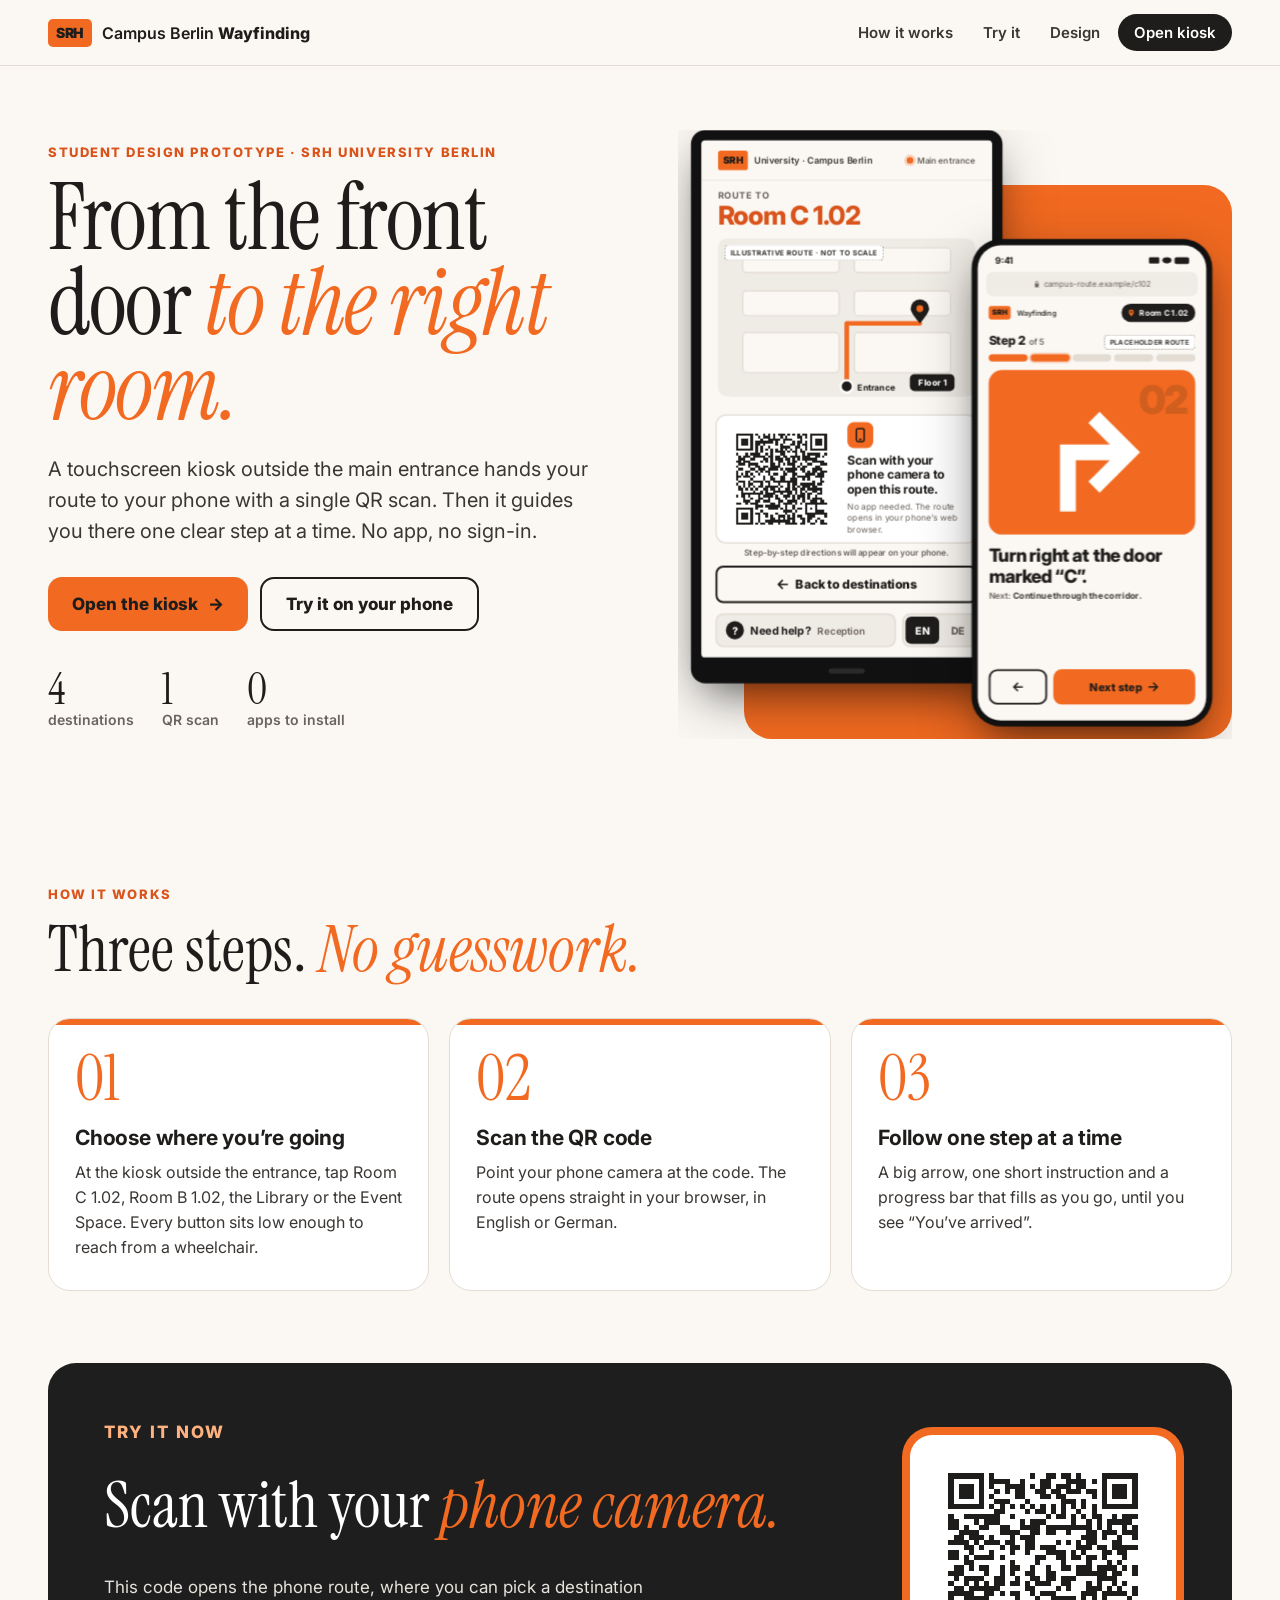
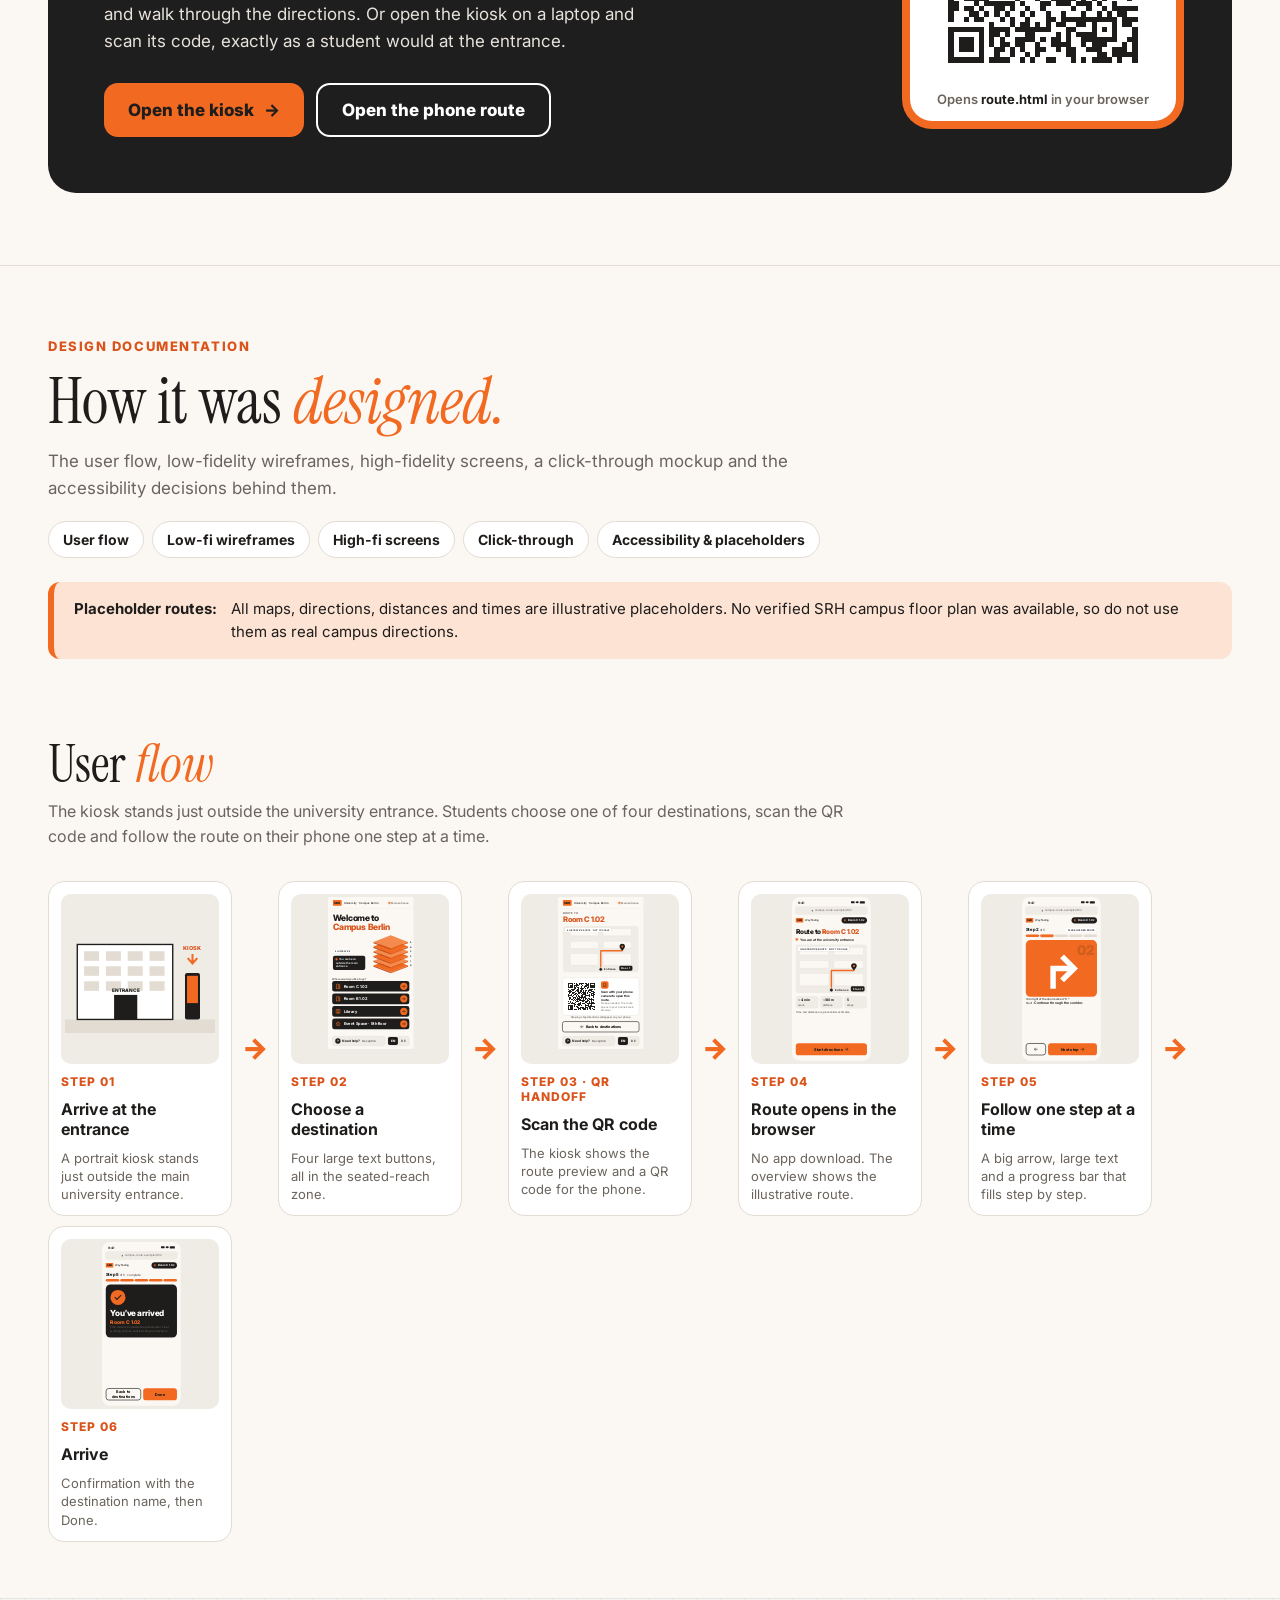
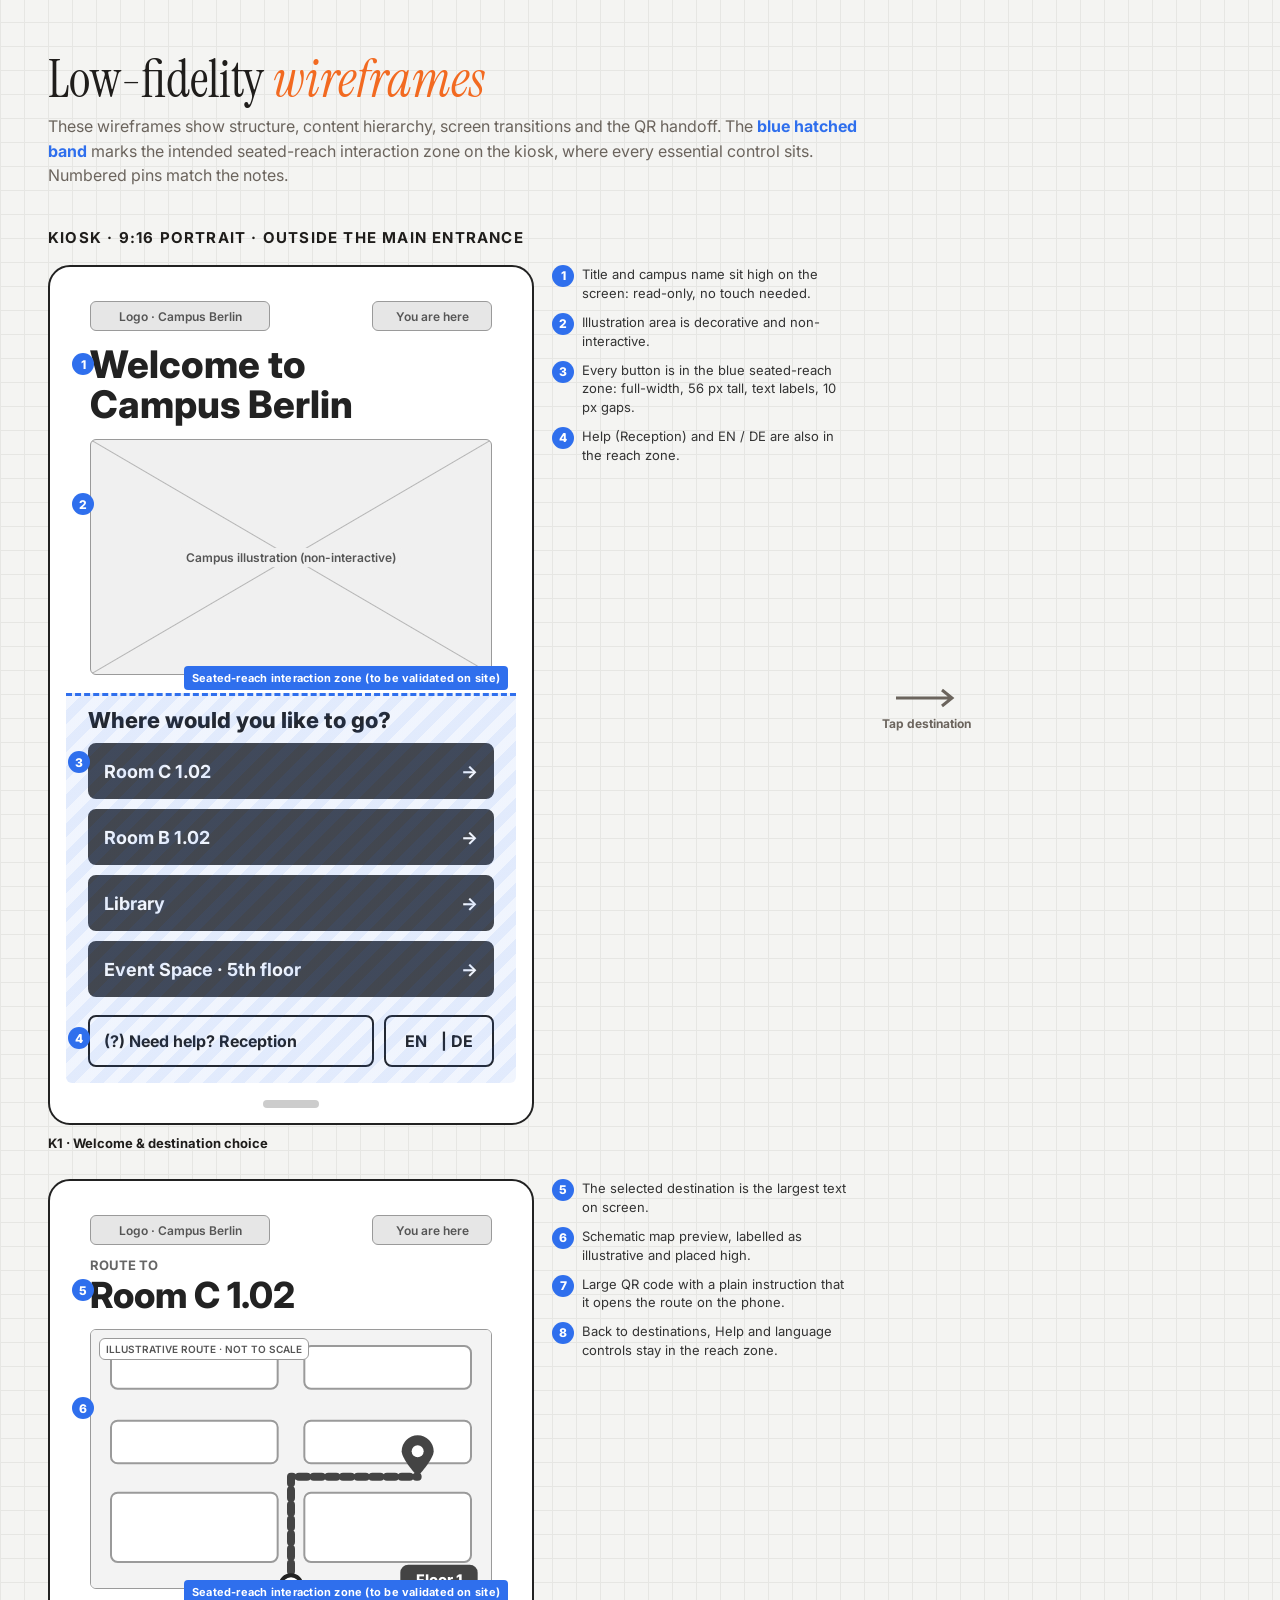
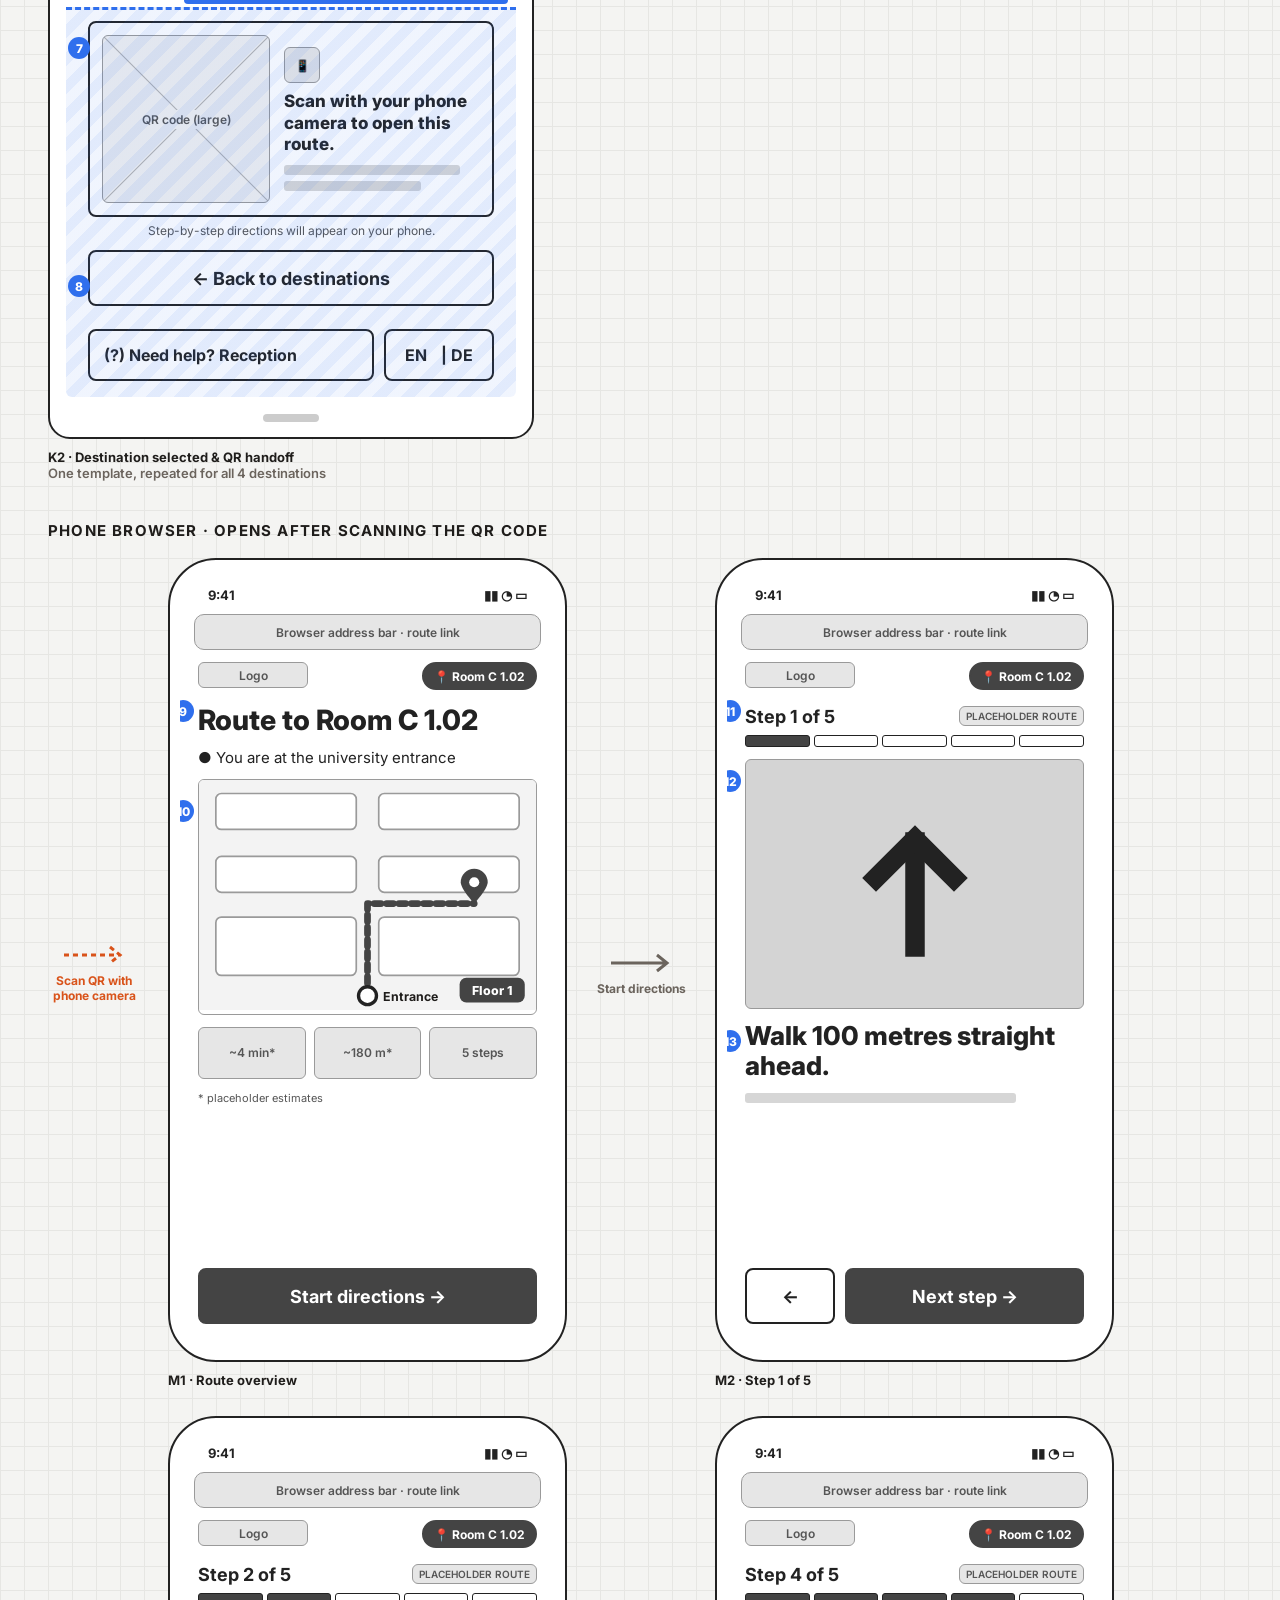
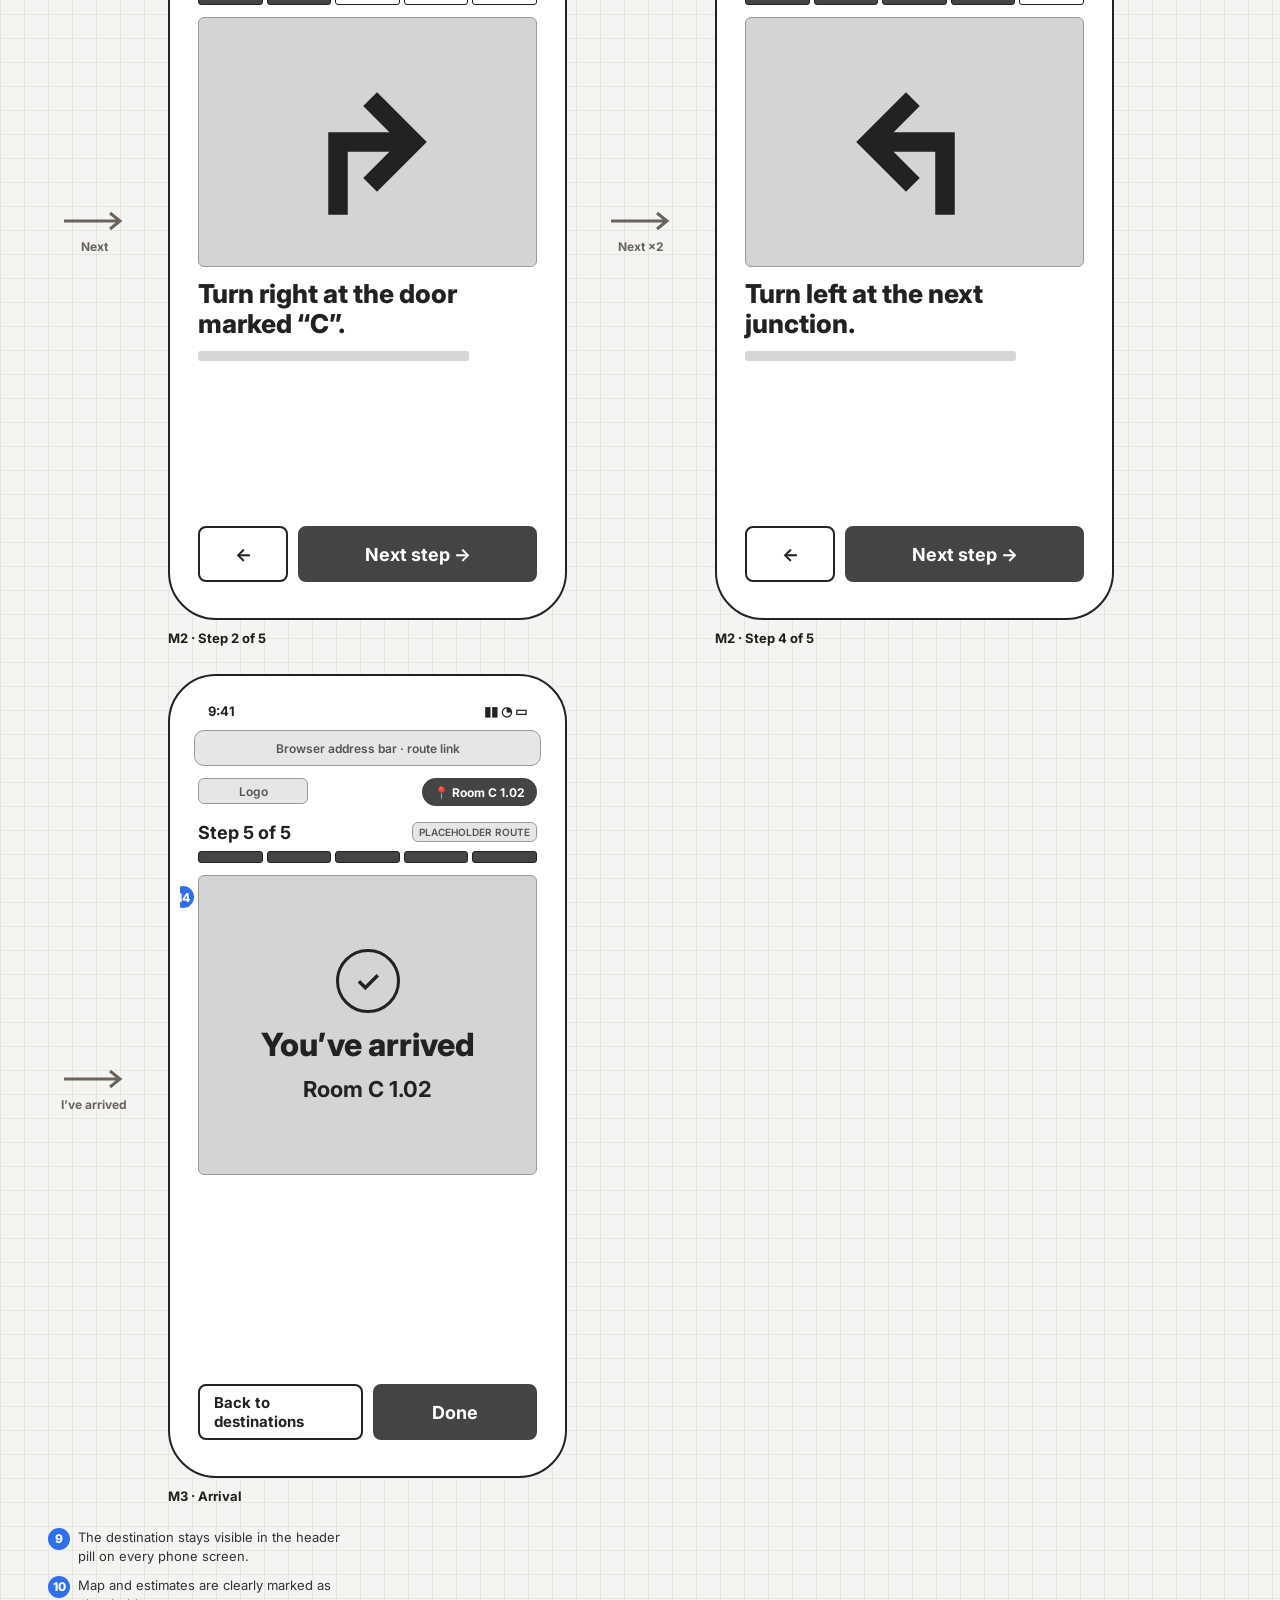
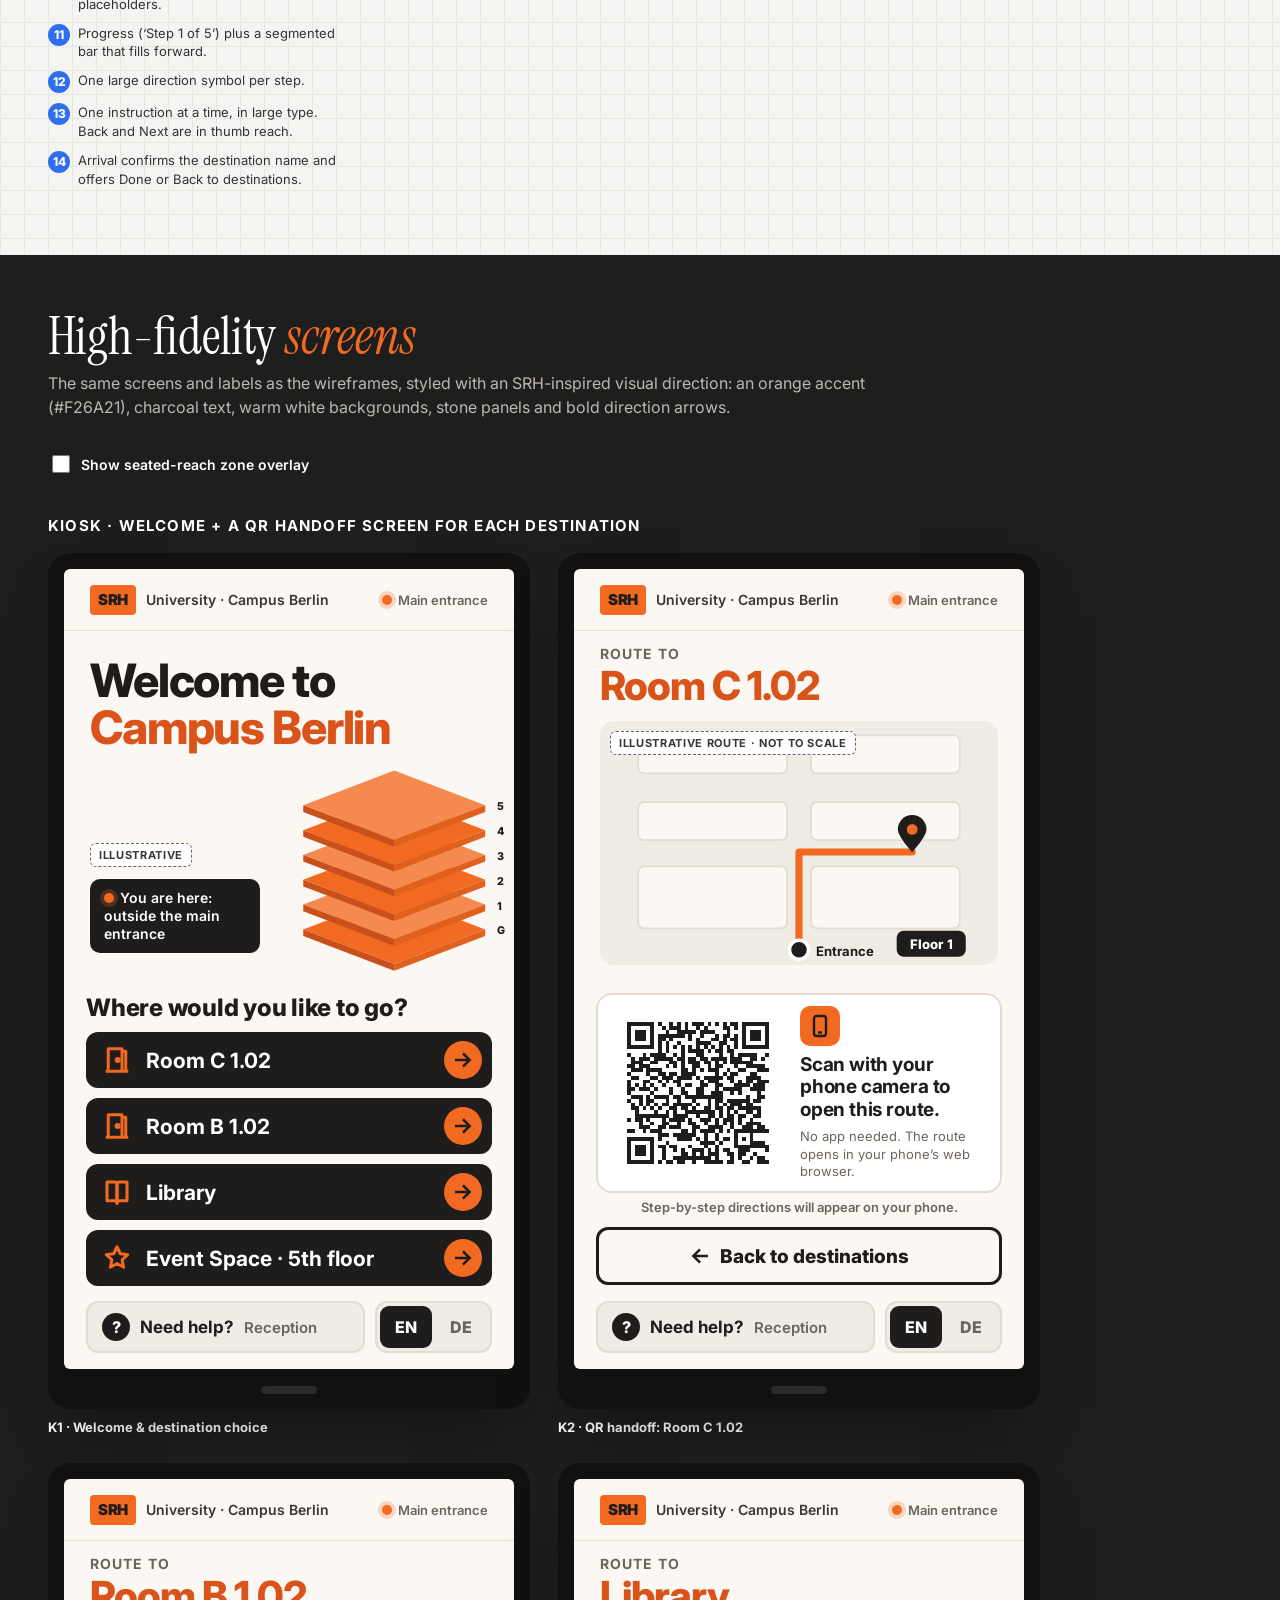
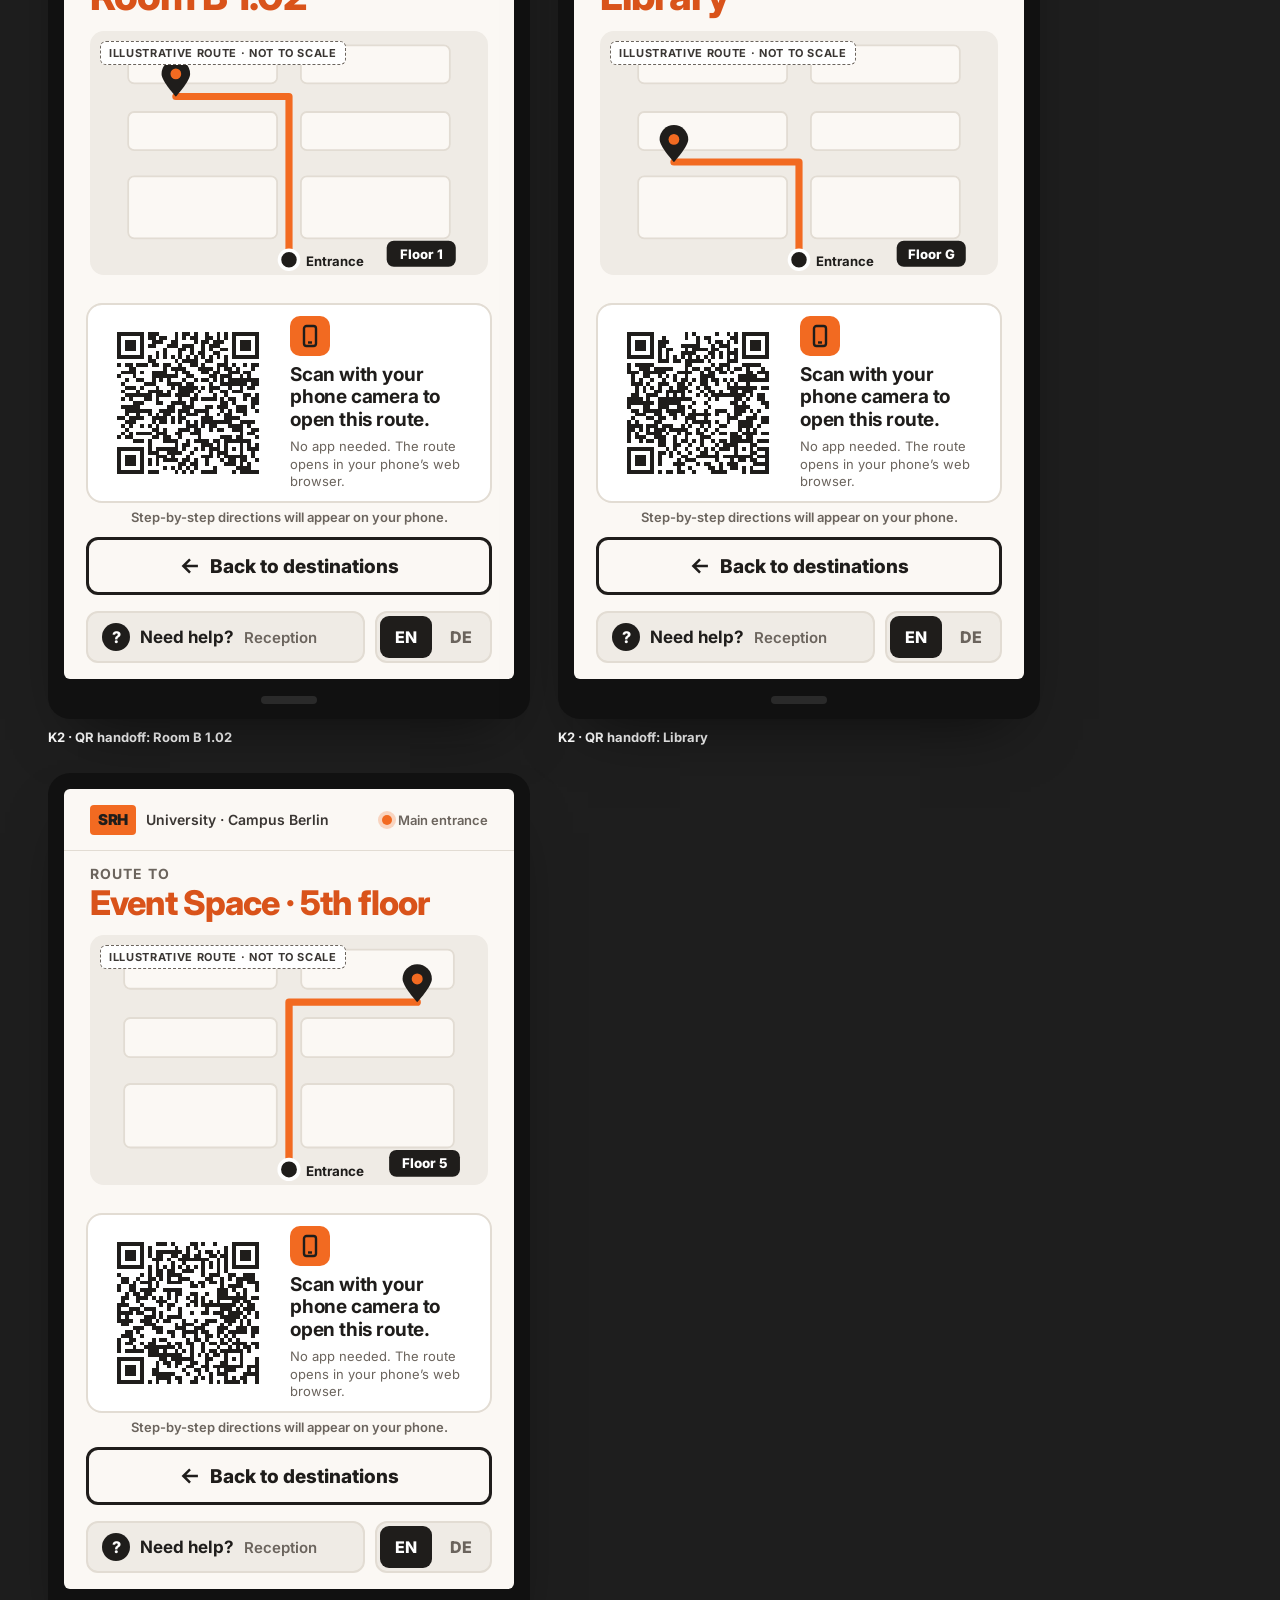
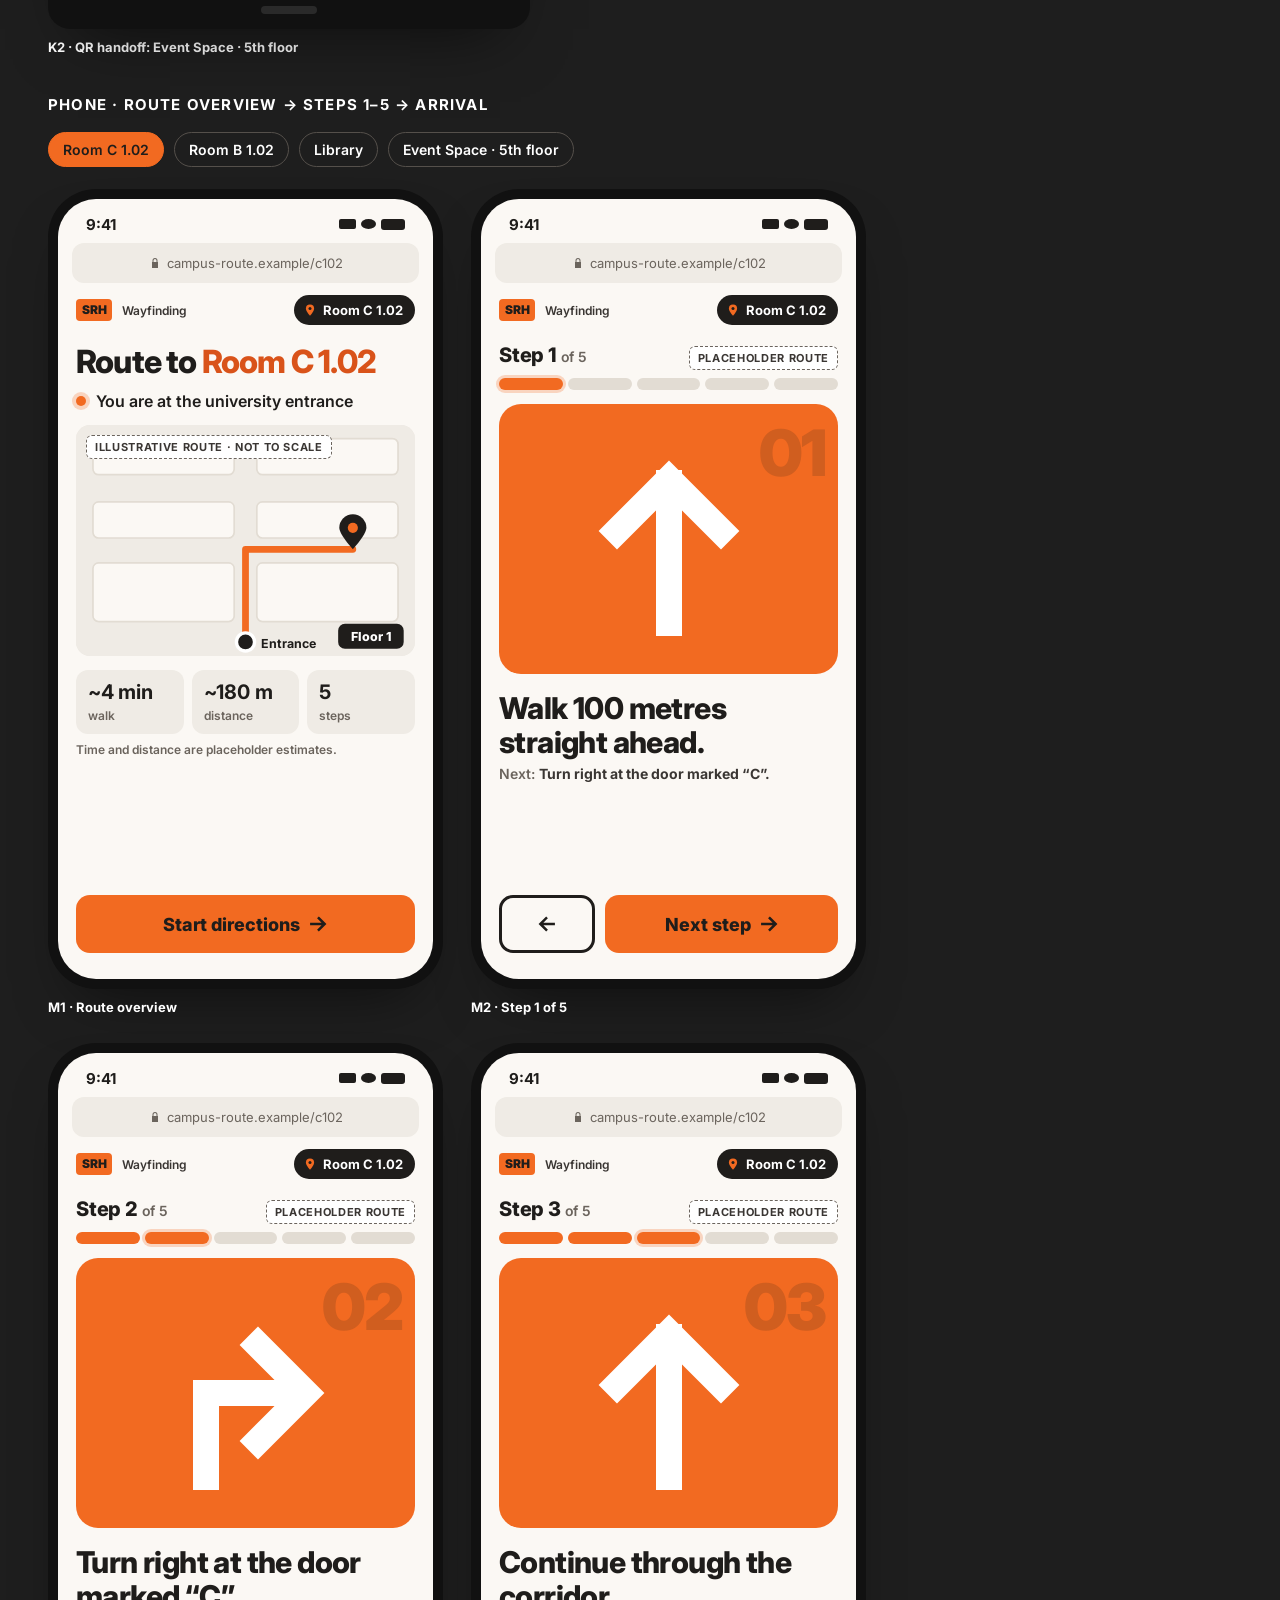
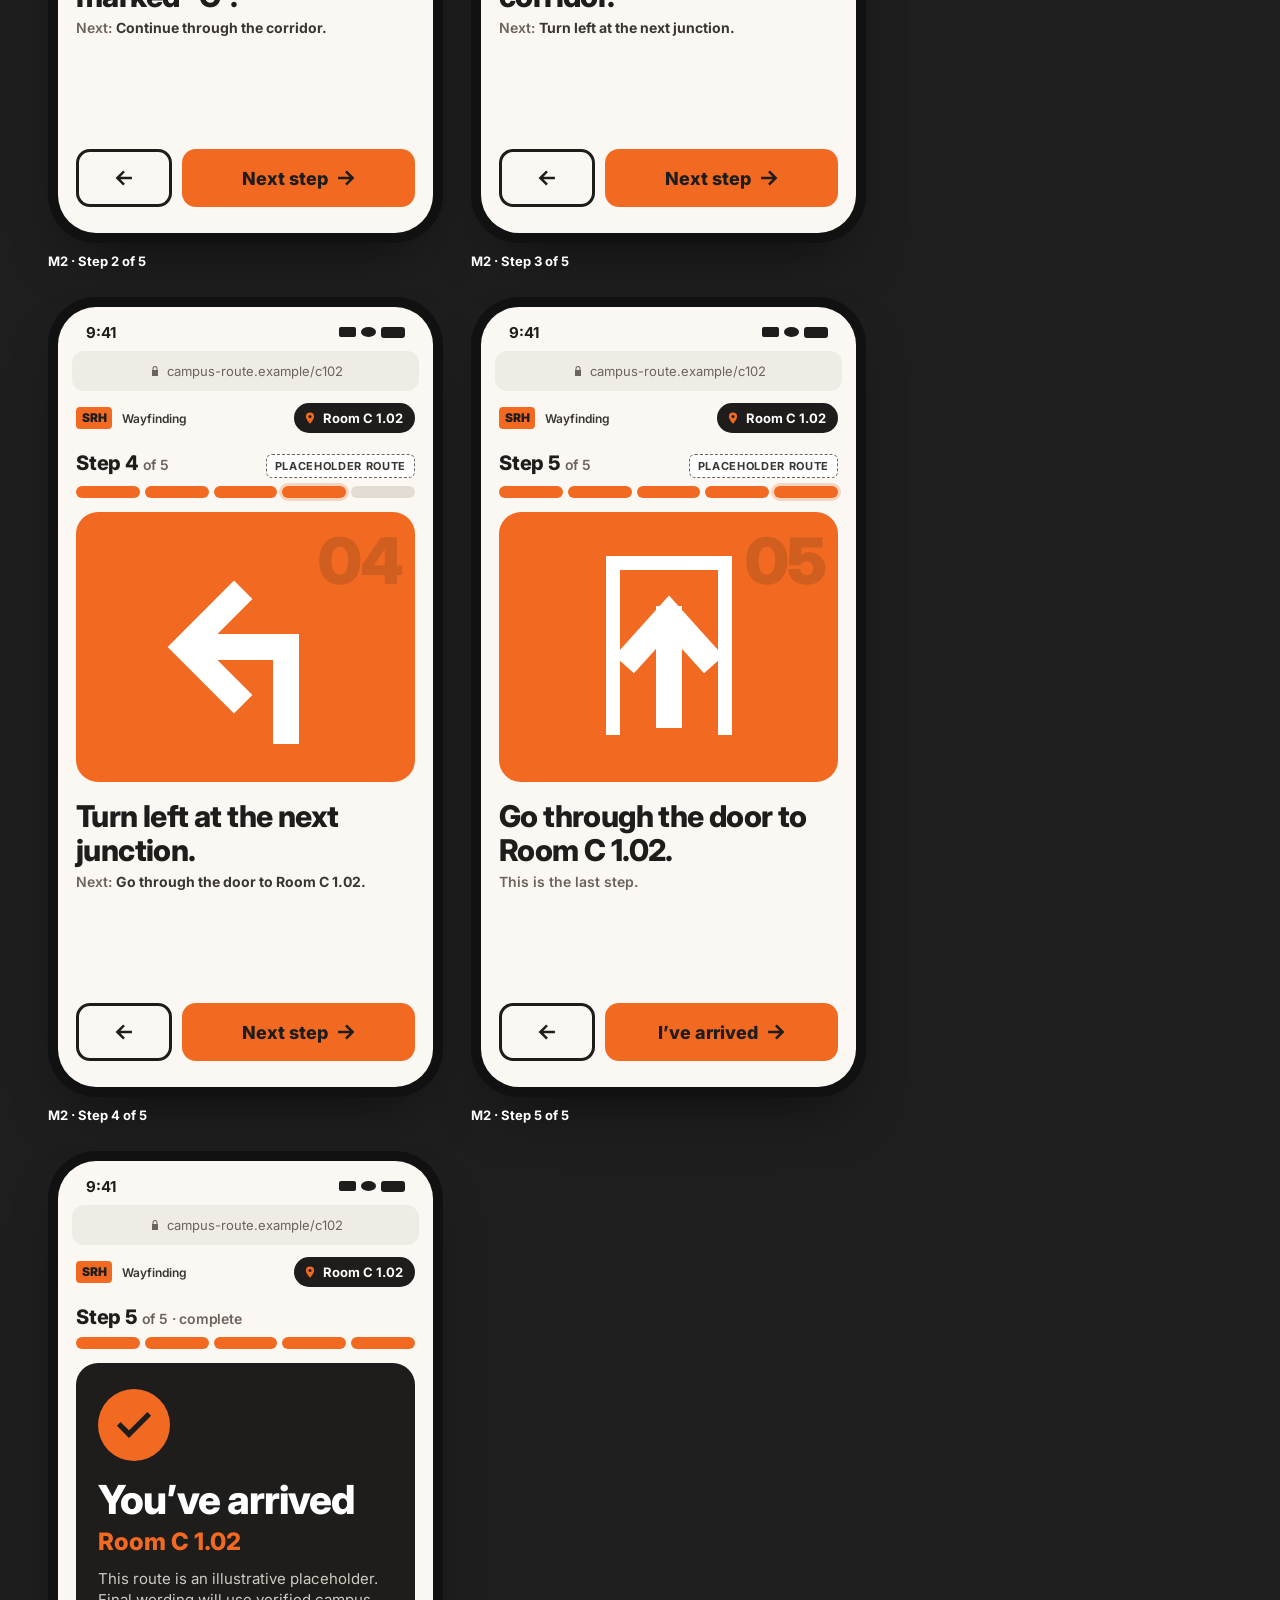
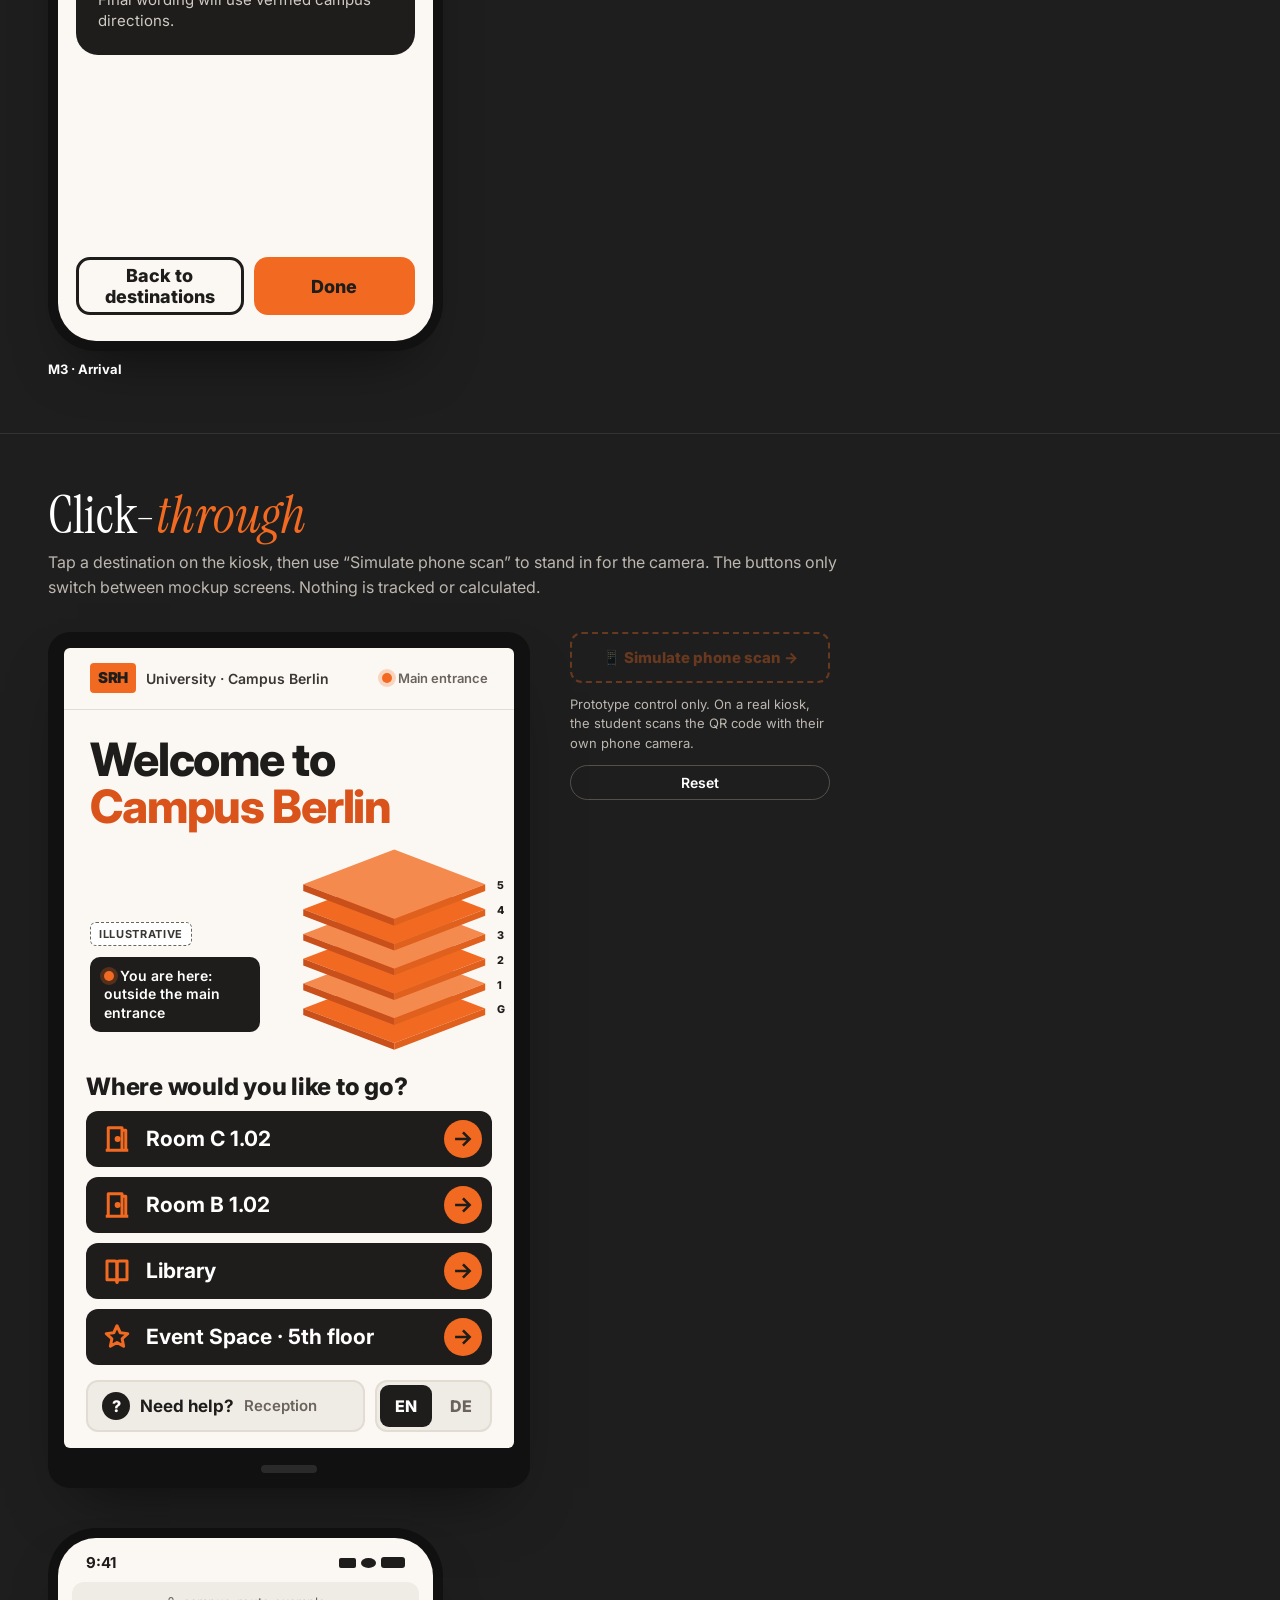
==== index.html @ 875d016d "Bump asset versions Co-Authored-By: Claude Opus 5.5 <noreply@anthropic.com>" ====
<!doctype html>
<html lang="en">
<head>
  <meta charset="utf-8">
  <meta name="viewport" content="width=device-width, initial-scale=1">
  <title>Campus Berlin Wayfinding</title>
  <link rel="preconnect" href="https://fonts.googleapis.com">
  <link rel="preconnect" href="https://fonts.gstatic.com" crossorigin>
  <link href="https://fonts.googleapis.com/css2?family=Inter:wght@400;600;700;800;900&family=Instrument+Serif:ital@0;1&display=swap" rel="stylesheet">
  <link rel="stylesheet" href="styles.css?v=2107972">
</head>
<body>

<header class="topbar">
  <a class="brand" href="./"><span class="mark">SRH</span><span><span class="brand-long">Campus Berlin </span><b>Wayfinding</b></span></a>
  <nav class="topnav" aria-label="Main">
    <a href="#how">How it works</a>
    <a href="#try">Try it</a>
    <a href="#design">Design</a>
    <a class="topnav-cta" href="kiosk.html">Open kiosk</a>
  </nav>
</header>

<section class="hero">
  <div class="hero-copy">
    <span class="kicker">Student design prototype · SRH University Berlin</span>
    <h1>From the front door <em>to the right room.</em></h1>
    <p class="hero-lede">A touchscreen kiosk outside the main entrance hands your route to your phone with a single QR scan. Then it guides you there one clear step at a time. No app, no sign-in.</p>
    <div class="cta-row">
      <a class="cta cta-primary" href="kiosk.html">Open the kiosk <span aria-hidden="true">→</span></a>
      <a class="cta cta-ghost" href="#try">Try it on your phone</a>
    </div>
    <ul class="hero-facts">
      <li><b>4</b> destinations</li>
      <li><b>1</b> QR scan</li>
      <li><b>0</b> apps to install</li>
    </ul>
  </div>
  <div class="hero-visual" aria-hidden="true">
    <div class="hero-block"></div>
    <div class="hero-stage" id="heroStage"></div>
  </div>
</section>

<section class="how" id="how">
  <p class="section-kicker">How it works</p>
  <h2 class="section-title">Three steps. <em>No guesswork.</em></h2>
  <ol class="how-steps">
    <li>
      <span class="how-num">01</span>
      <h3>Choose where you’re going</h3>
      <p>At the kiosk outside the entrance, tap Room C 1.02, Room B 1.02, the Library or the Event Space. Every button sits low enough to reach from a wheelchair.</p>
    </li>
    <li>
      <span class="how-num">02</span>
      <h3>Scan the QR code</h3>
      <p>Point your phone camera at the code. The route opens straight in your browser, in English or German.</p>
    </li>
    <li>
      <span class="how-num">03</span>
      <h3>Follow one step at a time</h3>
      <p>A big arrow, one short instruction and a progress bar that fills as you go, until you see “You’ve arrived”.</p>
    </li>
  </ol>
</section>

<section class="try" id="try">
  <div class="try-copy">
    <p class="section-kicker on-dark">Try it now</p>
    <h2 class="section-title on-dark">Scan with your <em>phone camera.</em></h2>
    <p>This code opens the phone route, where you can pick a destination and walk through the directions. Or open the kiosk on a laptop and scan its code, exactly as a student would at the entrance.</p>
    <div class="cta-row">
      <a class="cta cta-primary" href="kiosk.html">Open the kiosk <span aria-hidden="true">→</span></a>
      <a class="cta cta-ghost on-dark" href="route.html">Open the phone route</a>
    </div>
  </div>
  <figure class="try-qr">
    <div class="try-qr-box" id="homeQR"></div>
    <figcaption>Opens <b>route.html</b> in your browser</figcaption>
  </figure>
</section>

<section class="design-intro" id="design">
  <p class="section-kicker">Design documentation</p>
  <h2 class="section-title">How it was <em>designed.</em></h2>
  <p class="lede">The user flow, low-fidelity wireframes, high-fidelity screens, a click-through mockup and the accessibility decisions behind them.</p>
  <nav class="doc-nav" aria-label="Design sections">
    <a href="#flow-sec">User flow</a>
    <a href="#wireframes">Low-fi wireframes</a>
    <a href="#hifi">High-fi screens</a>
    <a href="#clickthrough">Click-through</a>
    <a href="#notes">Accessibility &amp; placeholders</a>
  </nav>
  <p class="disclaimer"><strong>Placeholder routes:</strong> <span>All maps, directions, distances and times are illustrative placeholders. No verified SRH campus floor plan was available, so do not use them as real campus directions.</span></p>
</section>

<section class="block" id="flow-sec">
  <h2>User <em>flow</em></h2>
  <p class="lede">The kiosk stands just outside the university entrance. Students choose one of four destinations, scan the QR code and follow the route on their phone one step at a time.</p>
  <div class="flow" id="flow"></div>
</section>

<section class="block grid-paper wf" id="wireframes">
  <h2>Low-fidelity <em>wireframes</em></h2>
  <p class="lede">These wireframes show structure, content hierarchy, screen transitions and the QR handoff. The <b style="color:#2F6FED">blue hatched band</b> marks the intended seated-reach interaction zone on the kiosk, where every essential control sits. Numbered pins match the notes.</p>
  <h3>Kiosk · 9:16 portrait · outside the main entrance</h3>
  <div class="row" id="wf-kiosk"></div>
  <h3>Phone browser · opens after scanning the QR code</h3>
  <div class="row" id="wf-phone"></div>
  <div style="margin-top:24px" id="wf-phone-notes"></div>
</section>

<section class="block dark" id="hifi">
  <h2>High-fidelity <em>screens</em></h2>
  <p class="lede">The same screens and labels as the wireframes, styled with an SRH-inspired visual direction: an orange accent (#F26A21), charcoal text, warm white backgrounds, stone panels and bold direction arrows.</p>
  <div class="toolbar">
    <label class="toggle"><input type="checkbox" id="reach-toggle"> Show seated-reach zone overlay</label>
  </div>
  <h3>Kiosk · welcome + a QR handoff screen for each destination</h3>
  <div class="row gallery" id="hf-kiosk"></div>
  <h3>Phone · route overview → steps 1–5 → arrival</h3>
  <div class="toolbar">
    <button class="chip-btn" data-hfdest="c102">Room C 1.02</button>
    <button class="chip-btn" data-hfdest="b102">Room B 1.02</button>
    <button class="chip-btn" data-hfdest="lib">Library</button>
    <button class="chip-btn" data-hfdest="event">Event Space · 5th floor</button>
  </div>
  <div class="row gallery" id="hf-phone"></div>
</section>

<section class="block dark" id="clickthrough" style="border-top:1px solid #333">
  <h2>Click-<em>through</em></h2>
  <p class="lede">Tap a destination on the kiosk, then use “Simulate phone scan” to stand in for the camera. The buttons only switch between mockup screens. Nothing is tracked or calculated.</p>
  <div class="demo" id="demo">
    <div id="demo-kiosk"></div>
    <div class="demo-ctrl">
      <button class="sim" id="sim-scan">📱 Simulate phone scan →</button>
      <p>Prototype control only. On a real kiosk, the student scans the QR code with their own phone camera.</p>
      <button class="chip-btn" id="demo-reset">Reset</button>
    </div>
    <div id="demo-phone"></div>
  </div>
</section>

<section class="block" id="notes">
  <h2>Accessibility <em>&amp;</em> placeholders</h2>
  <p class="lede">Design decisions and open items to check before this moves to build.</p>
  <div class="cards">
    <div class="note-card warn">
      <h4>Must be validated on site</h4>
      <p>The final kiosk mounting height and the reachable touch area must be checked on site with wheelchair users. The seated-reach zone shown here is a design intent (roughly the lower half of the screen), not a measured specification.</p>
    </div>
    <div class="note-card">
      <h4>Kiosk reach & touch</h4>
      <ul>
        <li>All essential controls (the 4 destinations, Back, Help and EN/DE) sit in the lower seated-reach zone.</li>
        <li>The title, illustration and map preview are placed higher because they are read-only.</li>
        <li>Buttons are full width and 56–58 px tall with 10 px gaps. Every button has a text label, never an icon alone.</li>
        <li>The QR code sits at mid-height so it can be scanned standing or seated.</li>
      </ul>
    </div>
    <div class="note-card">
      <h4>Readability</h4>
      <ul>
        <li>Charcoal on warm white for body text. Charcoal text on orange buttons, for higher contrast than white on orange.</li>
        <li>Large type: 46 px kiosk title, 21 px buttons, 30 px phone instructions.</li>
        <li>One instruction per phone screen, written in plain language.</li>
        <li>English is the default, with German available on the kiosk.</li>
      </ul>
    </div>
    <div class="note-card">
      <h4>Placeholder content</h4>
      <ul>
        <li>Maps are schematic blocks and corridors, labelled “Illustrative route · not to scale”.</li>
        <li>Step texts, times and distances are invented examples, including the lift and stair wording.</li>
        <li>The QR codes are real: each opens <code>route.html#&lt;destination&gt;</code> in the phone’s browser. They are generated by <code>tools/make-qr.swift</code>.</li>
        <li>All route content lives in <code>routes.js</code>, so it can be replaced once verified directions exist.</li>
      </ul>
    </div>
  </div>
</section>

<footer class="site-foot">
  <div class="brand"><span class="mark">SRH</span><span>Campus Berlin <b>Wayfinding</b></span></div>
  <nav aria-label="Footer">
    <a href="kiosk.html">Kiosk</a>
    <a href="route.html">Phone route</a>
    <a href="#design">Design</a>
    <a href="https://github.com/Yashkumar024/srh-wayfinding-prototype">Source on GitHub</a>
  </nav>
  <p>Student design prototype with SRH-inspired styling. Routes are illustrative placeholders. This is not an official SRH service.</p>
</footer>

<script src="routes.js?v=2107972"></script>
<script src="qr-codes.js?v=2107972"></script>
<script src="screens.js?v=2107972"></script>
<script src="app.js?v=2107972"></script>
</body>
</html>
---- styles.css ----
/* SRH Campus Berlin — wayfinding UX prototype (visual mockups only) */
:root {
  --orange: #F26A21;
  --orange-deep: #D9531A;
  --orange-soft: #FCE3D4;
  --char: #1F1D1B;
  --char-2: #3A3633;
  --warm: #FBF8F4;
  --stone: #EFEBE5;
  --stone-2: #E2DCD3;
  --muted: #6B645D;
  --board: #1E1E1E;
  --wf-ink: #222;
  --wf-line: #9a9a9a;
  --wf-fill: #e6e6e6;
  --wf-note: #2F6FED;
  --sans: "Inter", "Helvetica Neue", Arial, sans-serif;
  --serif: "Instrument Serif", Georgia, serif;
}

* { box-sizing: border-box; }
html, body { margin: 0; }
body {
  font-family: var(--sans);
  color: var(--char);
  background: var(--warm);
  -webkit-font-smoothing: antialiased;
}
button { font-family: inherit; }

/* ---------- Presentation page ---------- */
.page-head {
  background: var(--board);
  color: #fff;
  padding: 56px 48px 40px;
}
.page-head h1 {
  font-family: var(--serif);
  font-weight: 400;
  font-size: clamp(44px, 7vw, 96px);
  line-height: .95;
  margin: 0 0 18px;
  letter-spacing: -0.01em;
}
.page-head h1 em { color: var(--orange); }
.page-head p { max-width: 760px; color: #cfcac4; font-size: 17px; line-height: 1.55; margin: 0 0 10px; }
.nav { display: flex; flex-wrap: wrap; gap: 8px; margin-top: 22px; }
.nav a {
  color: #fff; text-decoration: none; font-size: 14px; font-weight: 600;
  border: 1px solid #4a4642; border-radius: 999px; padding: 8px 14px;
}
.nav a:hover { border-color: var(--orange); color: var(--orange); }

.disclaimer {
  display: flex; gap: 14px; align-items: flex-start;
  background: var(--orange-soft); color: var(--char);
  border-left: 6px solid var(--orange);
  padding: 16px 20px; margin: 0; font-size: 15px; line-height: 1.5;
}
.disclaimer strong { white-space: nowrap; }

section.block { padding: 56px 48px; }
section.block.dark { background: var(--board); color: #fff; }
section.block.grid-paper {
  background-color: #f4f4f2;
  background-image: linear-gradient(#e6e6e3 1px, transparent 1px), linear-gradient(90deg, #e6e6e3 1px, transparent 1px);
  background-size: 24px 24px;
}
.block h2 {
  font-family: var(--serif); font-weight: 400; font-size: 52px; line-height: 1; margin: 0 0 8px;
}
.block h2 em { color: var(--orange); }
.block .lede { max-width: 820px; font-size: 16px; line-height: 1.55; color: var(--muted); margin: 0 0 32px; }
.block.dark .lede { color: #bdb7b0; }
.block h3 { font-size: 15px; letter-spacing: .08em; text-transform: uppercase; margin: 40px 0 18px; }
.block.dark h3 { color: #fff; }

.row { display: flex; flex-wrap: wrap; gap: 28px; align-items: flex-start; }
.screen-col { display: flex; flex-direction: column; gap: 10px; }
.caption { font-size: 13px; font-weight: 600; color: var(--muted); max-width: 480px; }
.block.dark .caption { color: #bdb7b0; }
.caption b { color: var(--char); }
.block.dark .caption b { color: #fff; }

.connector {
  align-self: center; display: flex; flex-direction: column; align-items: center; gap: 6px;
  font-size: 12px; font-weight: 700; color: var(--muted); text-align: center; width: 92px;
}
.connector svg { width: 64px; height: 24px; }
.connector.handoff { color: var(--orange-deep); }

.toolbar { display: flex; flex-wrap: wrap; gap: 10px; align-items: center; margin-bottom: 22px; }
.chip-btn {
  border: 1px solid #55504b; background: transparent; color: #fff;
  border-radius: 999px; padding: 8px 14px; font-size: 14px; font-weight: 600; cursor: pointer;
}
.chip-btn[aria-pressed="true"] { background: var(--orange); border-color: var(--orange); color: var(--char); }
.toggle { display: inline-flex; align-items: center; gap: 8px; font-size: 14px; font-weight: 600; cursor: pointer; }
.toggle input { width: 18px; height: 18px; accent-color: var(--orange); }

/* ---------- Device frames ---------- */
.kiosk-device {
  background: #111; padding: 16px 16px 40px; border-radius: 22px; position: relative;
  box-shadow: 0 30px 60px -30px rgba(0,0,0,.6);
}
.kiosk-device::after {
  content: ""; position: absolute; left: 50%; bottom: 15px; width: 56px; height: 8px;
  transform: translateX(-50%); background: #2a2a2a; border-radius: 4px;
}
.phone-device {
  background: #111; padding: 10px; border-radius: 48px;
  box-shadow: 0 30px 60px -30px rgba(0,0,0,.6);
}
.wf .kiosk-device, .kiosk-device.wf-frame { background: #fff; border: 2px solid var(--wf-ink); box-shadow: none; }
.kiosk-device.wf-frame::after { background: #ccc; }
.phone-device.wf-frame { background: #fff; border: 2px solid var(--wf-ink); box-shadow: none; }

/* ---------- Kiosk screen (9:16, 450 × 800) ---------- */
.kiosk {
  width: 450px; height: 800px; position: relative; overflow: hidden;
  background: var(--warm); color: var(--char); border-radius: 6px; display: flex; flex-direction: column;
}
.k-top { height: 410px; position: relative; padding: 0 26px; flex: none; }
.k-reach { height: 390px; padding: 14px 22px 16px; display: flex; flex-direction: column; flex: none; position: relative; }
.k-bar {
  height: 62px; display: flex; align-items: center; justify-content: space-between;
  border-bottom: 1px solid var(--stone-2); margin: 0 -26px; padding: 0 26px;
}
.wordmark { display: flex; align-items: center; gap: 10px; font-size: 14px; font-weight: 600; color: var(--char-2); }
.wordmark .mark {
  background: var(--orange); color: var(--char); font-weight: 900; font-size: 15px;
  padding: 5px 8px 6px; border-radius: 4px; letter-spacing: -0.02em;
}
.k-bar .loc { font-size: 13px; font-weight: 600; color: var(--muted); display: flex; align-items: center; gap: 6px; }
.dot { width: 10px; height: 10px; border-radius: 50%; background: var(--orange); box-shadow: 0 0 0 4px rgba(242,106,33,.25); display: inline-block; }

.k-hero h1 { font-size: 46px; line-height: 1.02; letter-spacing: -0.025em; margin: 26px 0 0; font-weight: 800; }
.k-hero h1 span { color: var(--orange-deep); }
.k-hero .floors { position: absolute; right: 4px; bottom: 0; width: 215px; }
.k-hero .here {
  position: absolute; left: 26px; bottom: 26px; background: var(--char); color: #fff;
  font-size: 14px; font-weight: 600; padding: 10px 14px; border-radius: 10px; max-width: 170px; line-height: 1.3;
}
.k-hero .here .dot { margin-right: 6px; }
.illus-tag {
  display: inline-flex; align-items: center; gap: 6px;
  font-size: 11px; font-weight: 700; letter-spacing: .06em; text-transform: uppercase;
  background: #fff; color: var(--char-2); border: 1px dashed var(--muted); border-radius: 6px; padding: 4px 8px;
}
.k-hero .illus-tag { position: absolute; left: 26px; bottom: 112px; }

.k-prompt { font-size: 24px; font-weight: 800; margin: 0 0 10px; letter-spacing: -0.01em; }
.dest-list { display: flex; flex-direction: column; gap: 10px; }
.dest-btn {
  height: 56px; width: 100%; display: flex; align-items: center; gap: 14px;
  background: var(--char); color: #fff; border: 0; border-radius: 12px; padding: 0 10px 0 16px;
  font-size: 21px; font-weight: 700; text-align: left; cursor: pointer;
}
.dest-btn .ic { width: 30px; height: 30px; flex: none; color: var(--orange); }
.dest-btn .lbl { flex: 1; }
.dest-btn .go {
  width: 38px; height: 38px; border-radius: 50%; background: var(--orange); color: var(--char);
  display: grid; place-items: center; flex: none;
}
.dest-btn:active, .dest-btn.pressed { background: var(--orange); color: var(--char); }
.dest-btn.pressed .ic { color: var(--char); }
.dest-btn.pressed .go { background: var(--char); color: var(--orange); }

.k-bottom { margin-top: auto; display: flex; gap: 10px; height: 52px; }
.help-btn {
  flex: 1; display: flex; align-items: center; gap: 10px; border-radius: 12px; cursor: pointer;
  background: var(--stone); border: 2px solid var(--stone-2); color: var(--char); font-size: 17px; font-weight: 700; padding: 0 14px;
}
.help-btn .q {
  width: 28px; height: 28px; border-radius: 50%; background: var(--char); color: #fff;
  display: grid; place-items: center; font-size: 16px; font-weight: 800; flex: none;
}
.help-btn small { font-weight: 600; color: var(--muted); font-size: 15px; }
.lang {
  display: flex; background: var(--stone); border: 2px solid var(--stone-2); border-radius: 12px; padding: 3px; gap: 3px;
}
.lang button {
  width: 52px; border: 0; border-radius: 9px; background: transparent; font-size: 16px; font-weight: 800; color: var(--muted); cursor: pointer;
}
.lang button[aria-pressed="true"] { background: var(--char); color: #fff; }

/* Kiosk QR screen */
.k-route { padding-top: 16px; }
.k-route .eyebrow { font-size: 14px; font-weight: 700; color: var(--muted); text-transform: uppercase; letter-spacing: .08em; }
.k-route h1 { font-size: 40px; line-height: 1.02; margin: 4px 0 14px; letter-spacing: -0.025em; font-weight: 800; }
.k-route h1 .accent { color: var(--orange-deep); }
.map-wrap { position: relative; border-radius: 14px; overflow: hidden; background: var(--stone); }
.map-wrap svg { display: block; width: 100%; height: auto; }
.map-wrap .illus-tag { position: absolute; left: 10px; top: 10px; }
.qr-card {
  height: 200px; flex: none; display: flex; gap: 16px; align-items: center;
  background: #fff; border: 2px solid var(--stone-2); border-radius: 16px; padding: 14px;
}
.qr-box { width: 172px; height: 172px; flex: none; position: relative; }
.qr-box svg { width: 100%; height: 100%; display: block; }
.qr-box .mock { position: absolute; bottom: -2px; left: 50%; transform: translate(-50%, 100%); font-size: 9px; color: var(--muted); white-space: nowrap; }
.qr-text .scan-ic { width: 40px; height: 40px; border-radius: 10px; background: var(--orange); color: var(--char); display: grid; place-items: center; margin-bottom: 8px; }
.qr-text b { display: block; font-size: 19px; line-height: 1.2; letter-spacing: -0.01em; }
.qr-text p { font-size: 13px; line-height: 1.35; color: var(--muted); margin: 6px 0 0; }
.back-btn {
  margin-top: 12px; height: 58px; flex: none; width: 100%; display: flex; align-items: center; justify-content: center; gap: 10px;
  border-radius: 12px; border: 3px solid var(--char); background: transparent; font-size: 19px; font-weight: 800; color: var(--char); cursor: pointer;
}
.phone-note { font-size: 13px; color: var(--muted); font-weight: 600; text-align: center; margin: 6px 0 0; }
.k-route .k-bottom { margin-top: 10px; }

/* Help overlay (click-through only) */
.help-sheet {
  position: absolute; left: 0; right: 0; bottom: 0; height: 390px; background: var(--char); color: #fff;
  padding: 24px 22px; display: flex; flex-direction: column; gap: 12px; border-radius: 20px 20px 0 0;
}
.help-sheet h2 { margin: 0; font-size: 28px; }
.help-sheet p { margin: 0; font-size: 18px; line-height: 1.4; color: #ddd; }
.help-sheet .back-btn { margin-top: auto; border-color: #fff; color: #fff; }

/* Seated-reach zone overlay */
.reach-overlay {
  position: absolute; left: 0; right: 0; bottom: 0; height: 390px; pointer-events: none; display: none;
  border-top: 3px dashed var(--wf-note);
  background: repeating-linear-gradient(135deg, rgba(47,111,237,.07) 0 10px, rgba(47,111,237,.14) 10px 20px);
}
.reach-overlay span {
  position: absolute; right: 8px; top: -30px; background: var(--wf-note); color: #fff; font-size: 11px; font-weight: 700;
  padding: 5px 8px; border-radius: 4px; letter-spacing: .02em;
}
.show-reach .reach-overlay, .wf .reach-overlay { display: block; }

/* ---------- Phone screen (375 × 780) ---------- */
.phone {
  width: 375px; height: 780px; border-radius: 38px; overflow: hidden; position: relative;
  background: var(--warm); color: var(--char); display: flex; flex-direction: column;
}
.p-status { height: 44px; flex: none; display: flex; align-items: center; justify-content: space-between; padding: 6px 28px 0; font-size: 15px; font-weight: 700; }
.p-status .icons { display: flex; gap: 5px; align-items: center; }
.p-status .icons i { display: block; background: var(--char); border-radius: 2px; }
.p-url {
  height: 40px; flex: none; margin: 0 14px; border-radius: 12px; background: var(--stone);
  display: flex; align-items: center; justify-content: center; gap: 6px; font-size: 13px; color: var(--muted);
}
.p-head {
  flex: none; display: flex; align-items: center; justify-content: space-between; padding: 12px 18px 10px;
}
.p-head .wordmark { font-size: 12px; }
.p-head .wordmark .mark { font-size: 12px; padding: 3px 6px 4px; }
.dest-pill {
  display: inline-flex; align-items: center; gap: 6px; max-width: 200px;
  background: var(--char); color: #fff; font-size: 13px; font-weight: 700; border-radius: 999px; padding: 7px 12px 7px 9px;
  white-space: nowrap; overflow: hidden; text-overflow: ellipsis;
}
.dest-pill svg { flex: none; color: var(--orange); }
.p-body { flex: 1; padding: 6px 18px 0; display: flex; flex-direction: column; min-height: 0; }
.p-foot { flex: none; padding: 12px 18px 26px; display: flex; gap: 10px; }
.p-btn {
  height: 58px; flex: 1; border-radius: 14px; border: 0; font-size: 18px; font-weight: 800; cursor: pointer;
  display: flex; align-items: center; justify-content: center; gap: 8px;
}
.p-btn.primary { background: var(--orange); color: var(--char); }
.p-btn.dark { background: var(--char); color: #fff; }
.p-btn.ghost { background: transparent; border: 3px solid var(--char); color: var(--char); flex: 0 0 96px; }
.p-btn.ghost.wide { flex: 1; }

.p-body h1 { font-size: 32px; line-height: 1.05; letter-spacing: -0.025em; margin: 4px 0 12px; font-weight: 800; }
.p-body h1 .accent { color: var(--orange-deep); }
.start-row { display: flex; align-items: center; gap: 10px; font-size: 16px; font-weight: 600; margin-bottom: 14px; }
.stats { display: flex; gap: 8px; margin-top: 14px; }
.stat { flex: 1; background: var(--stone); border-radius: 12px; padding: 10px 12px; }
.stat b { display: block; font-size: 20px; letter-spacing: -0.01em; }
.stat span { font-size: 12px; color: var(--muted); font-weight: 600; }
.placeholder-note { font-size: 12px; color: var(--muted); margin-top: 8px; font-weight: 600; }

.progress { margin: 2px 0 14px; }
.progress .top { display: flex; justify-content: space-between; align-items: baseline; margin-bottom: 8px; }
.progress .count { font-size: 20px; font-weight: 800; letter-spacing: -0.01em; }
.progress .count small { font-size: 14px; color: var(--muted); font-weight: 600; }
.bar { display: flex; gap: 5px; }
.bar i { flex: 1; height: 12px; border-radius: 6px; background: var(--stone-2); position: relative; overflow: hidden; }
.bar i.done { background: var(--orange); }
.bar i.now { background: var(--orange); box-shadow: 0 0 0 3px rgba(242,106,33,.25); }

.arrow-card {
  height: 270px; flex: none; border-radius: 22px; background: var(--orange); position: relative;
  display: grid; place-items: center; overflow: hidden;
}
.arrow-card svg.big { width: 200px; height: 200px; color: #fff; }
.arrow-card .illus-tag { position: absolute; left: 12px; bottom: 12px; }
.arrow-card .stepno {
  position: absolute; right: 14px; top: 10px; font-size: 64px; font-weight: 900; color: rgba(31,29,27,.16); letter-spacing: -0.04em;
}
.instruction { font-size: 30px; line-height: 1.12; font-weight: 800; letter-spacing: -0.02em; margin: 18px 0 6px; }
.next-hint { font-size: 14px; color: var(--muted); font-weight: 600; }
.next-hint b { color: var(--char-2); }

.arrive-hero {
  border-radius: 22px; background: var(--char); color: #fff; padding: 26px 22px 24px; position: relative; overflow: hidden;
}
.arrive-hero .check {
  width: 72px; height: 72px; border-radius: 50%; background: var(--orange); color: var(--char);
  display: grid; place-items: center; margin-bottom: 18px;
}
.arrive-hero h1 { font-size: 40px; margin: 0 0 6px; color: #fff; }
.arrive-hero .dname { font-size: 24px; font-weight: 800; color: var(--orange); }
.arrive-hero p { color: #cfcac4; font-size: 15px; margin: 12px 0 0; line-height: 1.4; }

.waiting { flex: 1; display: flex; flex-direction: column; align-items: center; justify-content: center; text-align: center; padding: 30px; gap: 16px; color: var(--muted); }
.waiting .cam { width: 120px; height: 120px; border-radius: 28px; border: 4px dashed var(--stone-2); display: grid; place-items: center; color: var(--muted); }
.waiting b { color: var(--char); font-size: 20px; }

/* ---------- Wireframe style ---------- */
.wf .kiosk, .wf .phone { background: #fff; color: var(--wf-ink); font-family: var(--sans); }
.wf * { box-shadow: none !important; }
.wfbox {
  border: 1.5px solid var(--wf-line); background: var(--wf-fill); border-radius: 6px; position: relative;
  display: flex; align-items: center; justify-content: center; text-align: center;
  font-size: 12px; font-weight: 600; color: #555; padding: 6px;
}
.wfbox.x {
  background:
    linear-gradient(to top right, transparent calc(50% - 1px), #b5b5b5, transparent calc(50% + 1px)),
    linear-gradient(to bottom right, transparent calc(50% - 1px), #b5b5b5, transparent calc(50% + 1px)),
    #f0f0f0;
}
.wfbox.x span { background: #f0f0f0; padding: 2px 6px; border-radius: 3px; }
.wfbtn {
  border: 2px solid var(--wf-ink); border-radius: 8px; background: #fff; display: flex; align-items: center;
  padding: 0 14px; font-size: 18px; font-weight: 700; color: var(--wf-ink); gap: 10px;
}
.wfbtn.fill { background: #444; color: #fff; border-color: #444; }
.wfline { height: 10px; background: #d6d6d6; border-radius: 3px; }
.wftext { font-weight: 800; color: var(--wf-ink); }
.pin {
  position: absolute; width: 22px; height: 22px; border-radius: 50%; background: var(--wf-note); color: #fff;
  font-size: 12px; font-weight: 800; display: grid; place-items: center; z-index: 5;
}
.notes { max-width: 300px; font-size: 13px; line-height: 1.45; color: #333; margin: 0; padding: 0; list-style: none; }
.notes li { display: flex; gap: 8px; margin-bottom: 10px; }
.notes li .pin { position: static; flex: none; }
.wf-pair { display: flex; gap: 18px; align-items: flex-start; }
.wf-bar { display: flex; gap: 4px; }
.wf-bar i { flex: 1; height: 12px; border: 1.5px solid var(--wf-ink); border-radius: 3px; background: #fff; }
.wf-bar i.on { background: #444; }

/* ---------- Flow strip ---------- */
.flow { display: flex; flex-wrap: wrap; gap: 10px; align-items: stretch; }
.flow-card {
  width: 184px; background: #fff; border: 1px solid var(--stone-2); border-radius: 16px; padding: 12px;
  display: flex; flex-direction: column; gap: 10px;
}
.flow-card .n { font-size: 12px; font-weight: 800; color: var(--orange-deep); letter-spacing: .08em; }
.flow-card b { font-size: 16px; line-height: 1.25; }
.flow-card p { font-size: 13px; color: var(--muted); margin: 0; line-height: 1.4; }
.flow-card .thumb { height: 170px; border-radius: 10px; background: var(--stone); display: grid; place-items: center; overflow: hidden; position: relative; }
.mini { transform-origin: top left; position: absolute; pointer-events: none; }
.mini .reach-overlay { display: none; }
.flow-arrow { align-self: center; color: var(--orange); font-size: 28px; font-weight: 900; }

/* Click-through */
.demo { display: flex; flex-wrap: wrap; gap: 40px; align-items: flex-start; }
.demo-ctrl { display: flex; flex-direction: column; gap: 12px; max-width: 260px; }
.demo-ctrl .sim {
  background: transparent; border: 2px dashed var(--orange); color: var(--orange); font-weight: 800; font-size: 15px;
  border-radius: 12px; padding: 14px; cursor: pointer;
}
.demo-ctrl .sim:disabled { opacity: .35; cursor: not-allowed; }
.demo-ctrl p { font-size: 13px; color: #bdb7b0; line-height: 1.5; margin: 0; }
#demo .dest-btn, #demo .help-btn, #demo .lang button, #demo .back-btn, #demo .p-btn { cursor: pointer; }
.gallery button { cursor: default; }

/* Notes */
.cards { display: grid; grid-template-columns: repeat(auto-fit, minmax(280px, 1fr)); gap: 18px; }
.note-card { background: #fff; border: 1px solid var(--stone-2); border-radius: 16px; padding: 20px 22px; }
.note-card h4 { margin: 0 0 8px; font-size: 17px; }
.note-card p, .note-card li { font-size: 14px; line-height: 1.55; color: var(--char-2); }
.note-card ul { padding-left: 18px; margin: 0; }
.note-card.warn { border: 2px solid var(--orange); }
code { background: var(--stone); padding: 1px 6px; border-radius: 4px; font-size: 13px; }

footer { padding: 28px 48px 48px; font-size: 13px; color: var(--muted); }

@media (max-width: 700px) {
  section.block, .page-head { padding-left: 16px; padding-right: 16px; }
  .block h2 { font-size: 40px; }
}

/* Keep the kiosk map inside the top zone when the destination name wraps */
.k-route { display: flex; flex-direction: column; }
.k-route .map-wrap { flex: 1; min-height: 0; margin-bottom: 14px; }
.k-route .map-wrap svg { height: 100%; }
.k-route h1.long { font-size: 34px; }

/* ---------- Live kiosk app (kiosk.html) ---------- */
.kiosk-page { background: #111; min-height: 100vh; margin: 0; display: flex; flex-direction: column; align-items: center; justify-content: center; overflow: hidden; }
.kiosk-page #stage { position: relative; }
.kiosk-page #stage .kiosk { position: absolute; left: 0; top: 0; transform-origin: top left; border-radius: 0; }
.kiosk-page .dest-btn:focus-visible, .kiosk-page button:focus-visible { outline: 4px solid #FFD24D; outline-offset: 2px; }
.kiosk-foot { margin: 6px 0 0; font: 600 11px/1.4 var(--sans); color: #9a948d; text-align: center; }
.kiosk-foot a { color: #c9c3bc; }

/* ---------- Live phone route (route.html) ---------- */
.route-page { background: var(--warm); margin: 0; }
.phone.real { width: 100%; max-width: 520px; height: auto; min-height: 100vh; min-height: 100dvh; margin: 0 auto; border-radius: 0; padding-top: env(safe-area-inset-top); }
.phone.real .p-head { padding-top: 16px; }
.phone.real .p-body { flex: 1 0 auto; padding-bottom: 8px; }
.phone.real .p-foot { position: sticky; bottom: 0; background: var(--warm); padding-bottom: calc(18px + env(safe-area-inset-bottom)); box-shadow: 0 -8px 16px -12px rgba(0,0,0,.25); }
.phone.real .arrow-card { height: min(270px, 34vh); }
.phone.real .arrow-card svg.big { width: min(200px, 26vh); height: min(200px, 26vh); }
.phone.real .p-btn:focus-visible, .phone.real a:focus-visible { outline: 3px solid var(--char); outline-offset: 2px; }
.phone-dest-list { display: flex; flex-direction: column; gap: 10px; margin-top: 6px; }
a.dest-btn { text-decoration: none; }
.real-note { margin-top: 18px; }
.nav a.nav-live { background: var(--orange); border-color: var(--orange); color: var(--char); }
.nav a.nav-live:hover { color: var(--char); filter: brightness(1.05); }
.p-head { gap: 10px; }
.p-head .wordmark { flex: none; }
.dest-pill { min-width: 0; }
.dest-pill .pill-txt { overflow: hidden; text-overflow: ellipsis; white-space: nowrap; min-width: 0; }

/* =========================================================
   Home page (landing) — hero, how it works, try it
   ========================================================= */
html { scroll-behavior: smooth; }
.topbar {
  position: sticky; top: 0; z-index: 50; display: flex; align-items: center; justify-content: space-between; gap: 16px;
  padding: 14px 48px; background: rgba(251,248,244,.88); backdrop-filter: saturate(1.4) blur(10px); -webkit-backdrop-filter: saturate(1.4) blur(10px);
  border-bottom: 1px solid var(--stone-2);
}
.brand { display: inline-flex; align-items: center; gap: 10px; color: var(--char); text-decoration: none; font-size: 16px; font-weight: 600; white-space: nowrap; }
.brand .mark { background: var(--orange); color: var(--char); font-weight: 900; font-size: 14px; padding: 5px 8px 6px; border-radius: 5px; letter-spacing: -0.02em; }
.brand b { font-weight: 800; }
.topnav { display: flex; align-items: center; gap: 6px; }
.topnav a { color: var(--char-2); text-decoration: none; font-size: 15px; font-weight: 600; padding: 8px 12px; border-radius: 999px; }
.topnav a:hover { background: var(--stone); }
.topnav a.topnav-cta { background: var(--char); color: #fff; padding: 9px 16px; }
.topnav a.topnav-cta:hover { background: #000; }

.hero {
  display: grid; grid-template-columns: minmax(0, 1.05fr) minmax(0, 1fr); gap: 48px; align-items: center;
  padding: 64px 48px 72px; max-width: 1320px; margin: 0 auto;
}
.kicker, .section-kicker {
  display: inline-block; font-size: 13px; font-weight: 800; letter-spacing: .12em; text-transform: uppercase; color: var(--orange-deep); margin: 0 0 16px;
}
.hero-copy h1 {
  font-family: var(--serif); font-weight: 400; font-size: clamp(52px, 7.2vw, 104px); line-height: .92; letter-spacing: -0.015em; margin: 0 0 24px; color: var(--char);
}
.hero-copy h1 em, .section-title em { color: var(--orange); }
.hero-lede { font-size: clamp(17px, 1.6vw, 20px); line-height: 1.55; color: var(--char-2); max-width: 560px; margin: 0 0 30px; }
.cta-row { display: flex; flex-wrap: wrap; gap: 12px; }
.cta {
  display: inline-flex; align-items: center; gap: 10px; min-height: 54px; padding: 0 24px; border-radius: 14px;
  font-size: 17px; font-weight: 800; text-decoration: none; transition: transform .15s ease, background .15s ease;
}
.cta:hover { transform: translateY(-1px); }
.cta-primary { background: var(--orange); color: var(--char); }
.cta-primary:hover { background: #F57D3A; }
.cta-ghost { border: 2.5px solid var(--char); color: var(--char); }
.cta-ghost:hover { background: var(--char); color: #fff; }
.cta-ghost.on-dark { border-color: #fff; color: #fff; }
.cta-ghost.on-dark:hover { background: #fff; color: var(--char); }
.cta:focus-visible, .topnav a:focus-visible, .doc-nav a:focus-visible { outline: 3px solid var(--orange-deep); outline-offset: 3px; }
.hero-facts { list-style: none; display: flex; gap: 28px; padding: 0; margin: 36px 0 0; color: var(--muted); font-size: 14px; font-weight: 600; }
.hero-facts b { display: block; font-family: var(--serif); font-weight: 400; font-size: 44px; line-height: 1; color: var(--char); }

.hero-visual { position: relative; width: 100%; max-width: 600px; justify-self: end; }
.hero-block { position: absolute; left: 12%; right: 0; top: 9%; bottom: 0; background: var(--orange); border-radius: 28px; }
.hero-stage { position: absolute; left: 0; top: 0; width: 600px; height: 660px; transform-origin: top left; }
.hero-kiosk { position: absolute; left: 14px; top: 0; transform: scale(.7); transform-origin: top left; filter: drop-shadow(0 24px 40px rgba(0,0,0,.25)); }
.hero-phone { position: absolute; left: 318px; top: 118px; transform: scale(.66); transform-origin: top left; filter: drop-shadow(0 28px 44px rgba(0,0,0,.3)); }
.hero-stage button, .hero-stage a { pointer-events: none; }

.how { padding: 72px 48px; max-width: 1320px; margin: 0 auto; }
.section-title { font-family: var(--serif); font-weight: 400; font-size: clamp(40px, 5vw, 64px); line-height: 1; margin: 0 0 36px; color: var(--char); }
.section-title.on-dark, .section-kicker.on-dark { color: #fff; }
.section-kicker.on-dark { color: #FFB27F; }
.how-steps { list-style: none; padding: 0; margin: 0; display: grid; grid-template-columns: repeat(3, minmax(0, 1fr)); gap: 20px; }
.how-steps li { background: #fff; border: 1px solid var(--stone-2); border-radius: 22px; padding: 28px 26px 30px; position: relative; overflow: hidden; }
.how-steps li::after { content: ""; position: absolute; left: 0; top: 0; height: 6px; width: 100%; background: var(--orange); }
.how-num { display: block; font-family: var(--serif); font-size: 64px; line-height: 1; color: var(--orange); margin-bottom: 14px; }
.how-steps h3 { font-size: 21px; margin: 0 0 10px; letter-spacing: -0.01em; text-transform: none; }
.how-steps p { margin: 0; font-size: 16px; line-height: 1.55; color: var(--char-2); }

.try {
  display: grid; grid-template-columns: minmax(0, 1.2fr) auto; gap: 48px; align-items: center;
  margin: 0 48px 72px; padding: 56px; border-radius: 28px; background: var(--board); color: #e7e2dc;
  max-width: 1224px;
}
@media (min-width: 1321px) { .try { margin-left: auto; margin-right: auto; } }
.try p { font-size: 17px; line-height: 1.6; max-width: 560px; margin: 0 0 28px; }
.try-qr { margin: 0; background: #fff; border-radius: 22px; padding: 18px 18px 14px; text-align: center; box-shadow: 0 0 0 8px var(--orange); }
.try-qr-box { width: 230px; height: 230px; }
.try-qr-box svg { width: 100%; height: 100%; display: block; }
.try-qr figcaption { color: var(--muted); font-size: 13px; font-weight: 600; margin-top: 8px; }
.try-qr figcaption b { color: var(--char); }

.design-intro { padding: 24px 48px 8px; max-width: 1320px; margin: 0 auto; border-top: 1px solid var(--stone-2); }
.design-intro .section-kicker { margin-top: 48px; }
.design-intro .section-title { margin-bottom: 14px; }
.design-intro .lede { color: var(--muted); font-size: 17px; line-height: 1.55; max-width: 760px; margin: 0 0 20px; }
.doc-nav { display: flex; flex-wrap: wrap; gap: 8px; margin-bottom: 24px; }
.doc-nav a { text-decoration: none; color: var(--char); font-weight: 700; font-size: 14px; padding: 9px 14px; border-radius: 999px; background: #fff; border: 1px solid var(--stone-2); }
.doc-nav a:hover { border-color: var(--orange); color: var(--orange-deep); }
.design-intro .disclaimer { border-radius: 12px; margin-bottom: 16px; }
section.block { scroll-margin-top: 72px; }
.how, .try, .design-intro { scroll-margin-top: 72px; }

.site-foot { display: grid; gap: 14px; padding: 40px 48px 48px; background: var(--board); color: #bdb7b0; font-size: 14px; }
.site-foot .brand { color: #fff; }
.site-foot nav { display: flex; flex-wrap: wrap; gap: 18px; }
.site-foot nav a { color: #fff; font-weight: 600; text-decoration: none; }
.site-foot nav a:hover { color: var(--orange); }
.site-foot p { margin: 0; max-width: 720px; line-height: 1.5; }

@media (max-width: 960px) {
  .hero { grid-template-columns: 1fr; padding: 40px 24px 56px; gap: 36px; }
  .hero-visual { justify-self: center; }
  .how { padding: 56px 24px; }
  .how-steps { grid-template-columns: 1fr; }
  .try { grid-template-columns: 1fr; margin: 0 16px 56px; padding: 36px 24px; justify-items: start; }
  .design-intro { padding: 8px 24px 0; }
}
@media (max-width: 620px) {
  .topbar { padding: 10px 16px; }
  .topnav a:not(.topnav-cta) { display: none; }
  .brand { font-size: 15px; }
  .hero { padding: 28px 16px 44px; }
  .hero-facts { gap: 20px; }
  .hero-facts b { font-size: 36px; }
  .how { padding: 44px 16px; }
  .try { margin: 0 12px 44px; padding: 28px 18px; }
  .try-qr-box { width: 200px; height: 200px; }
  .cta { width: 100%; justify-content: center; }
  .design-intro { padding: 0 16px; }
  .site-foot { padding: 32px 16px 40px; }
}
.hero-visual { overflow: hidden; padding-bottom: 4px; }
.topnav a { white-space: nowrap; }
@media (max-width: 620px) { .topnav a.topnav-cta { padding: 8px 14px; font-size: 14px; } .brand { gap: 8px; } }
@media (max-width: 360px) { .brand span:last-child { font-size: 14px; } }
/* Phones: wide design galleries scroll sideways inside their section instead of widening the page */
@media (max-width: 620px) {
  section.block .row, .demo { flex-wrap: nowrap; overflow-x: auto; -webkit-overflow-scrolling: touch; padding-bottom: 14px; scroll-snap-type: x proximity; }
  section.block .row > *, .demo > * { flex: none; scroll-snap-align: start; }
  .wf-pair { flex-wrap: nowrap; }
  .notes { min-width: 260px; }
  .block h2 { font-size: 38px; }
}
@media (max-width: 420px) {
  .topbar { gap: 10px; }
  .topbar .brand { font-size: 14px; min-width: 0; }
  .topbar .brand .mark { font-size: 12px; padding: 4px 6px 5px; }
  .topnav a.topnav-cta { padding: 8px 12px; font-size: 13.5px; }
}
.topbar .brand { min-width: 0; }
.topbar .brand > span:last-child { overflow: hidden; text-overflow: ellipsis; white-space: nowrap; min-width: 0; }
.topnav { flex: none; }
@media (max-width: 860px) { .topnav a:not(.topnav-cta) { display: none; } .topbar { padding-left: 20px; padding-right: 20px; } }
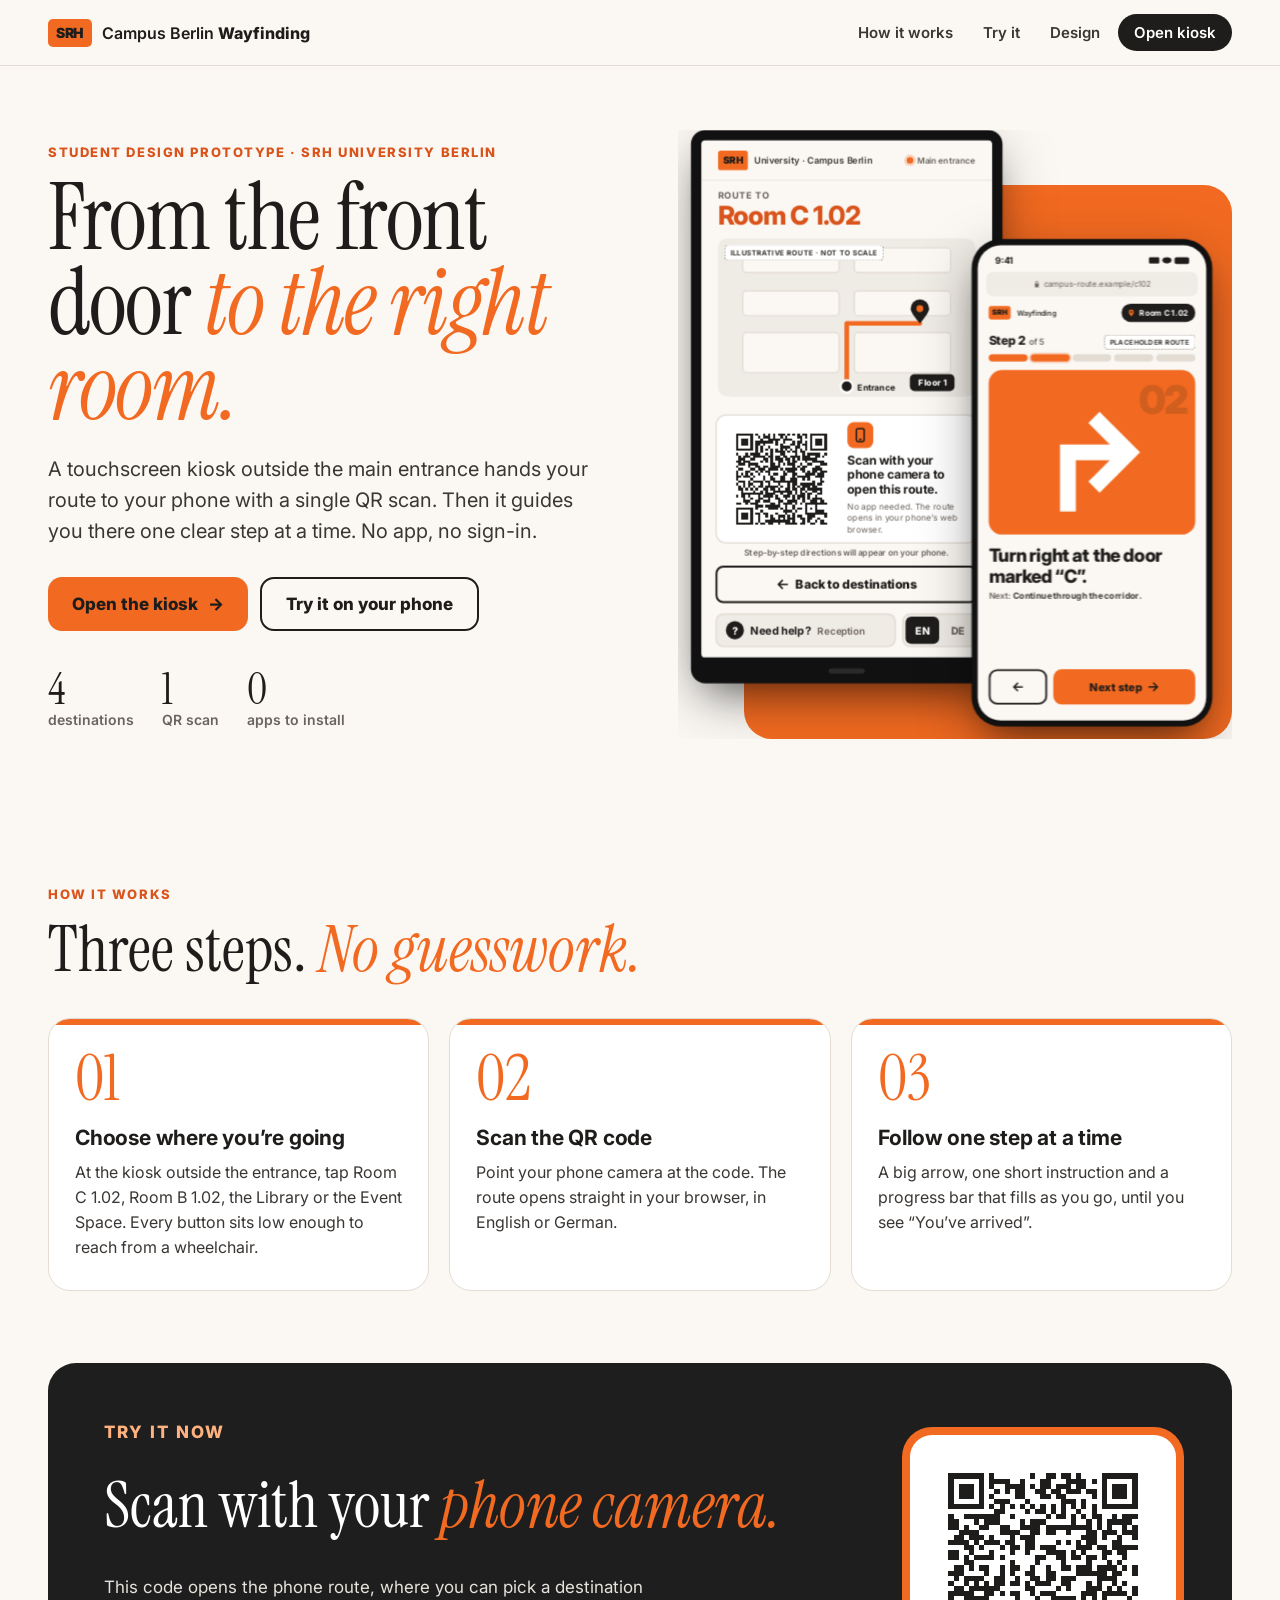
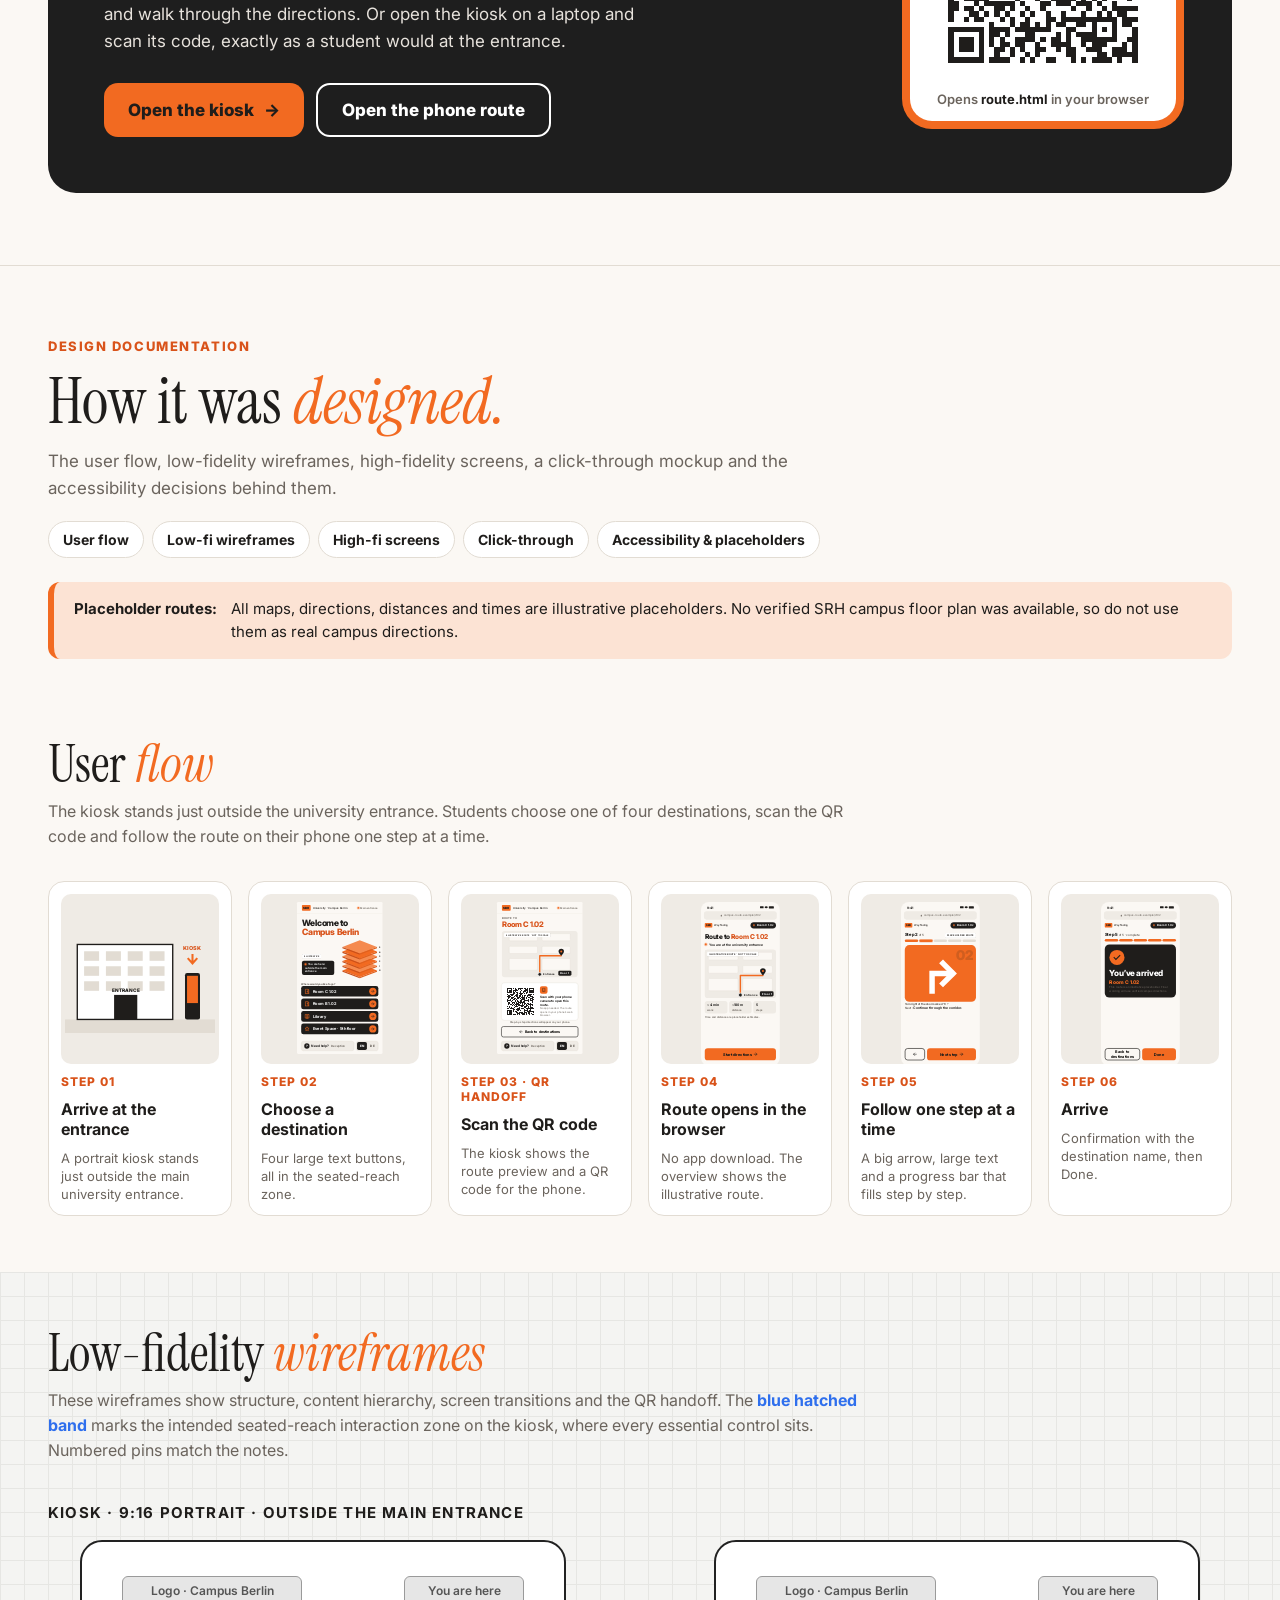
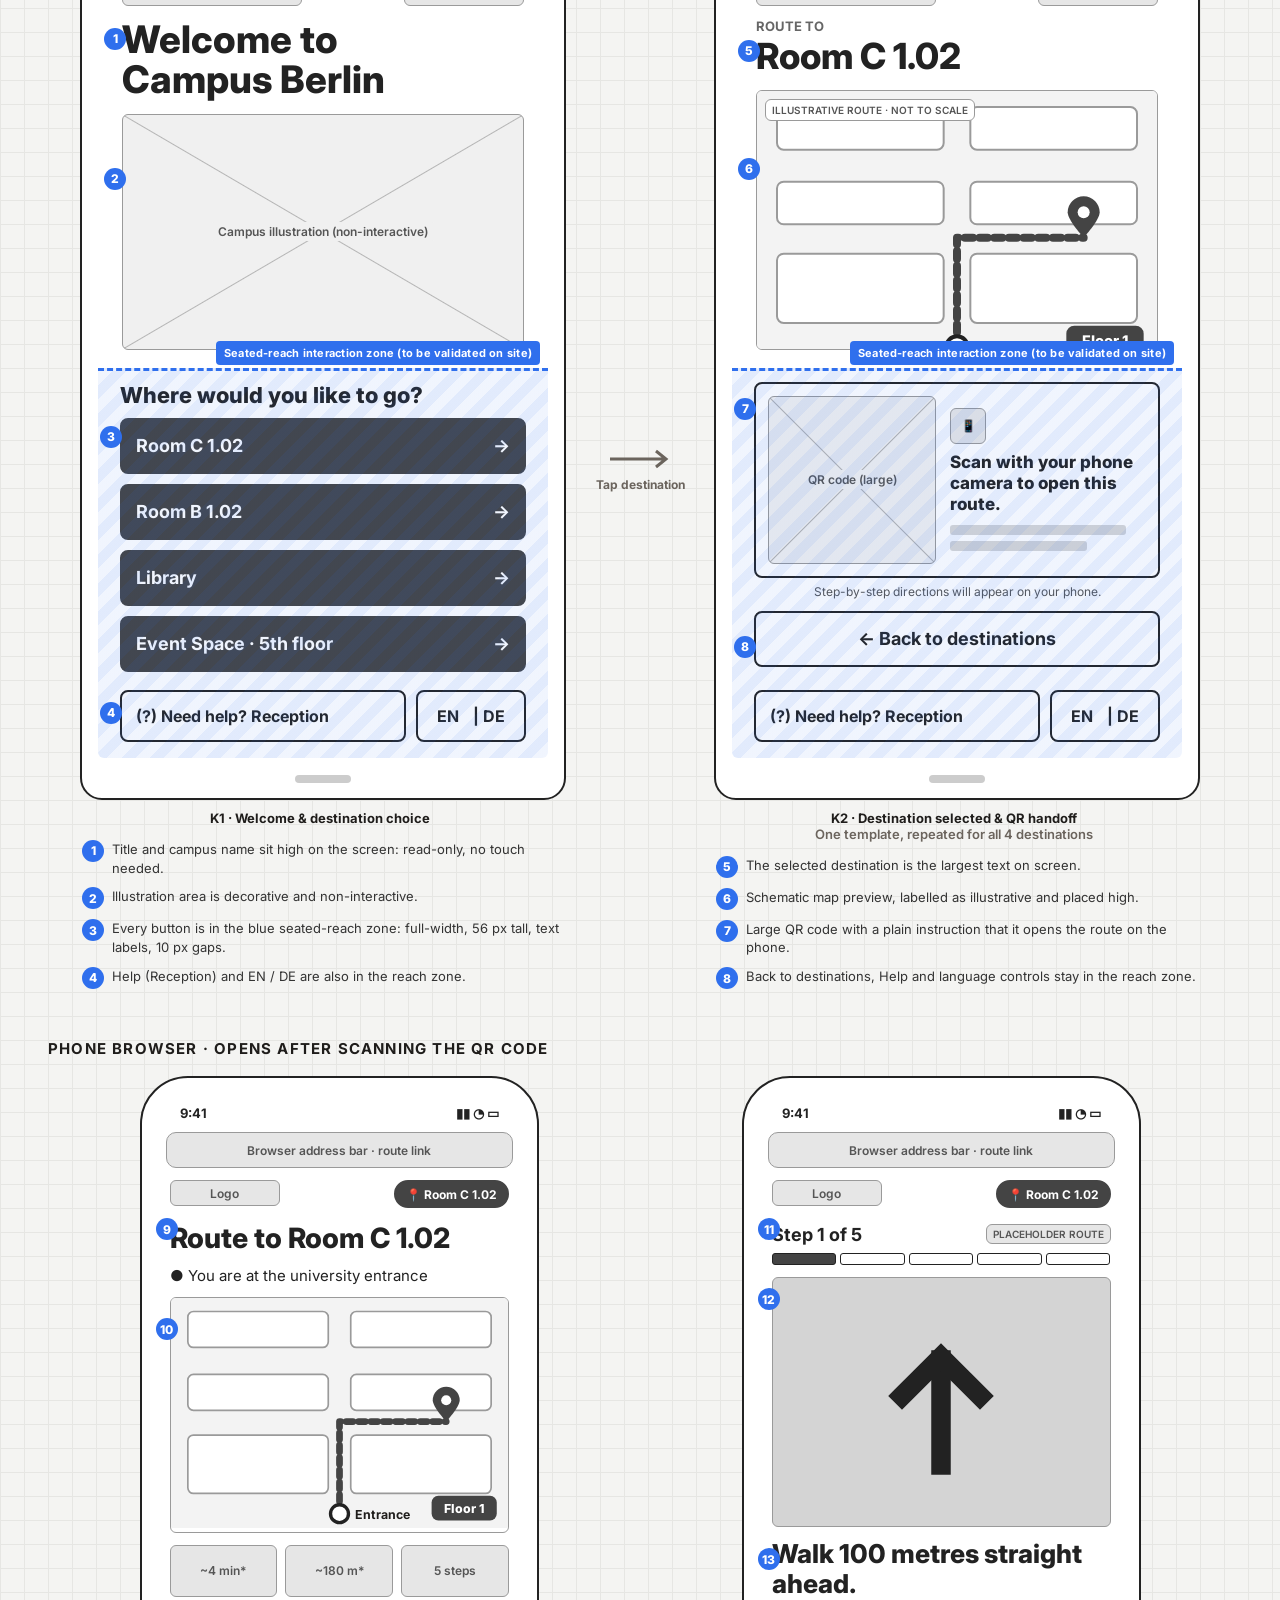
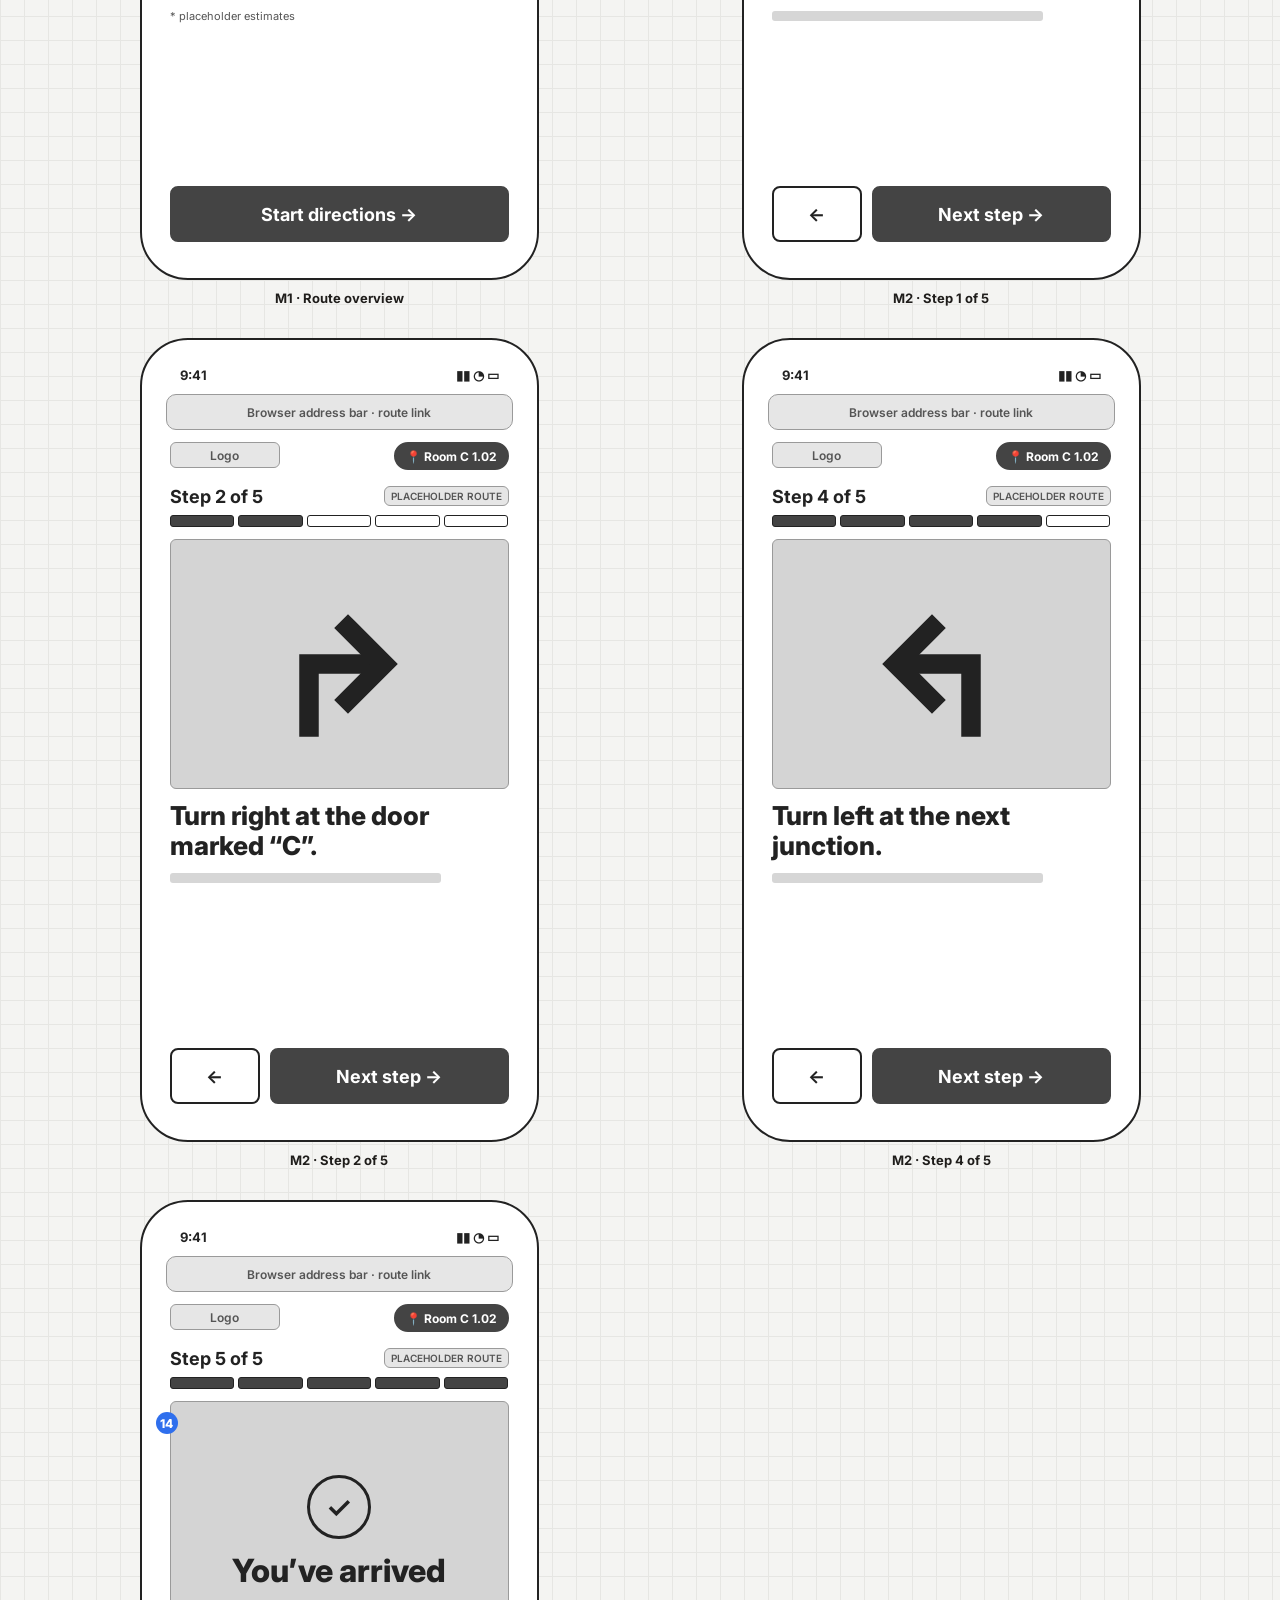
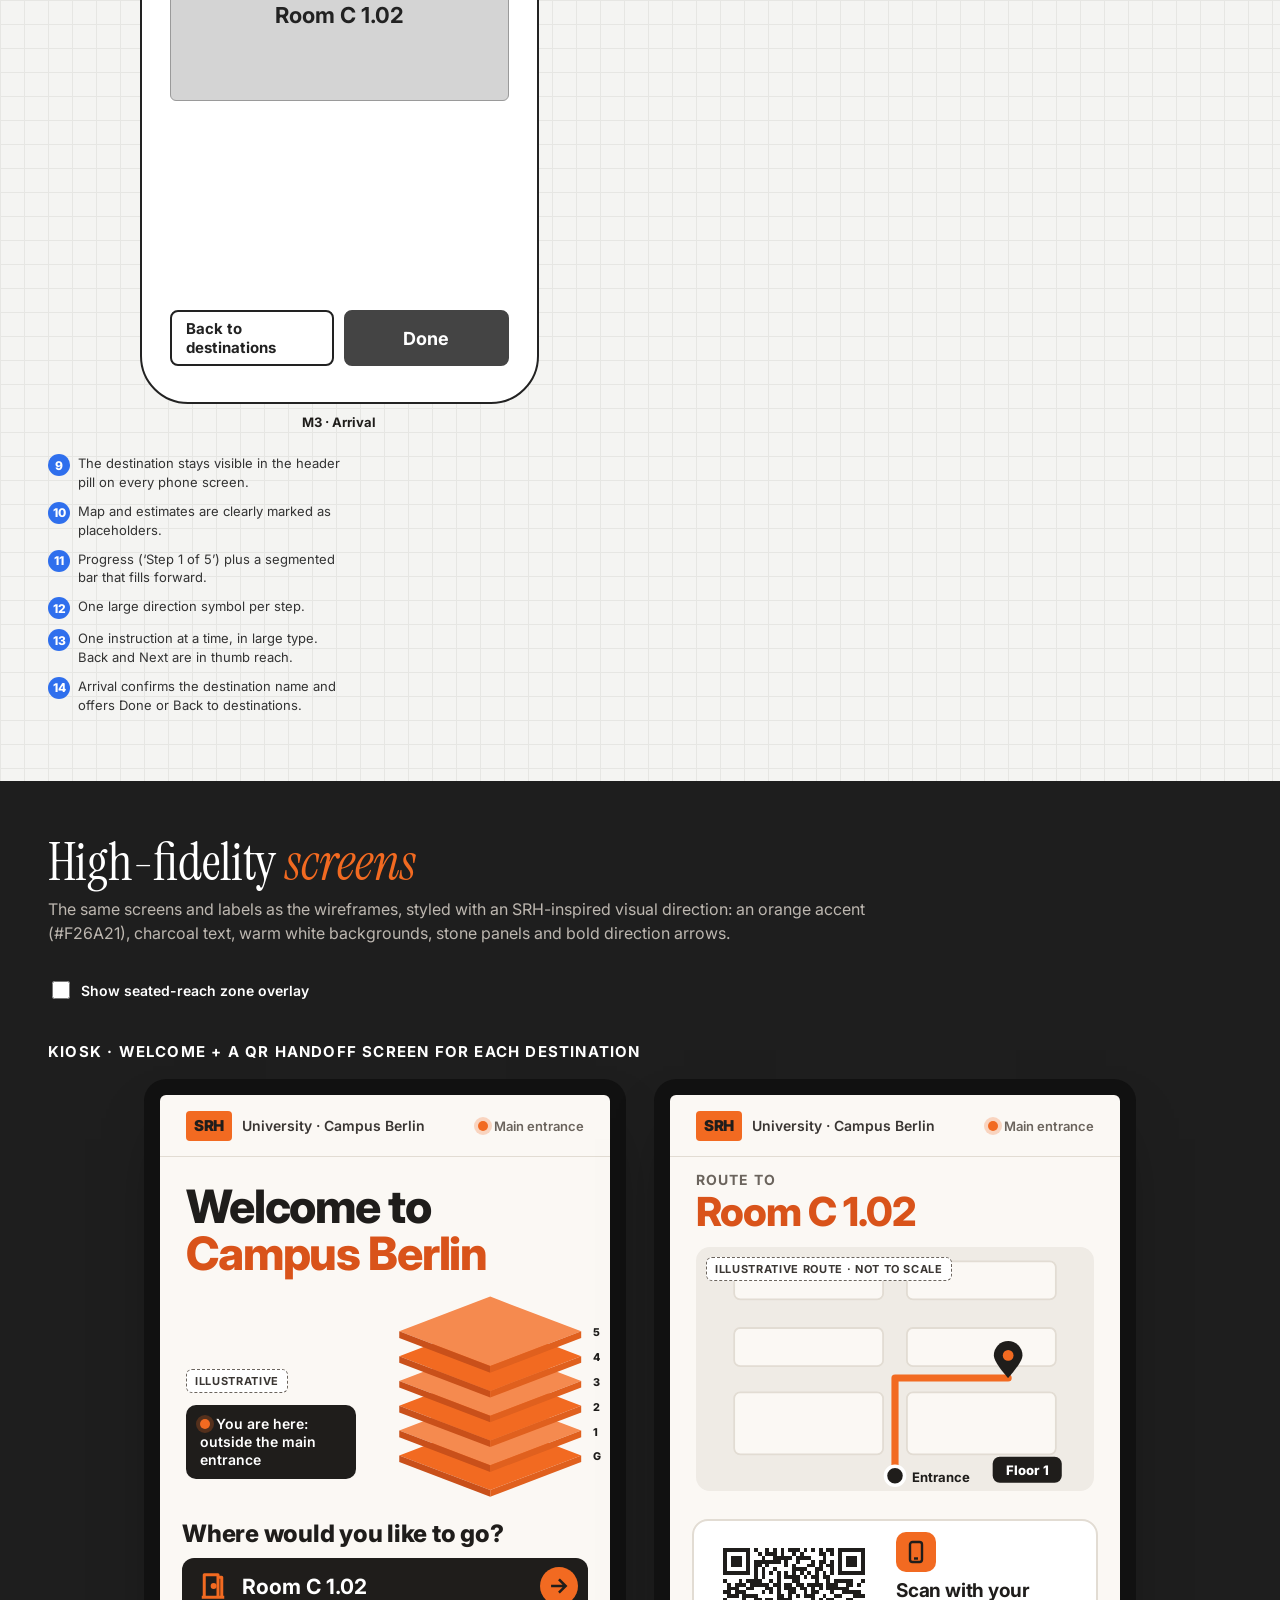
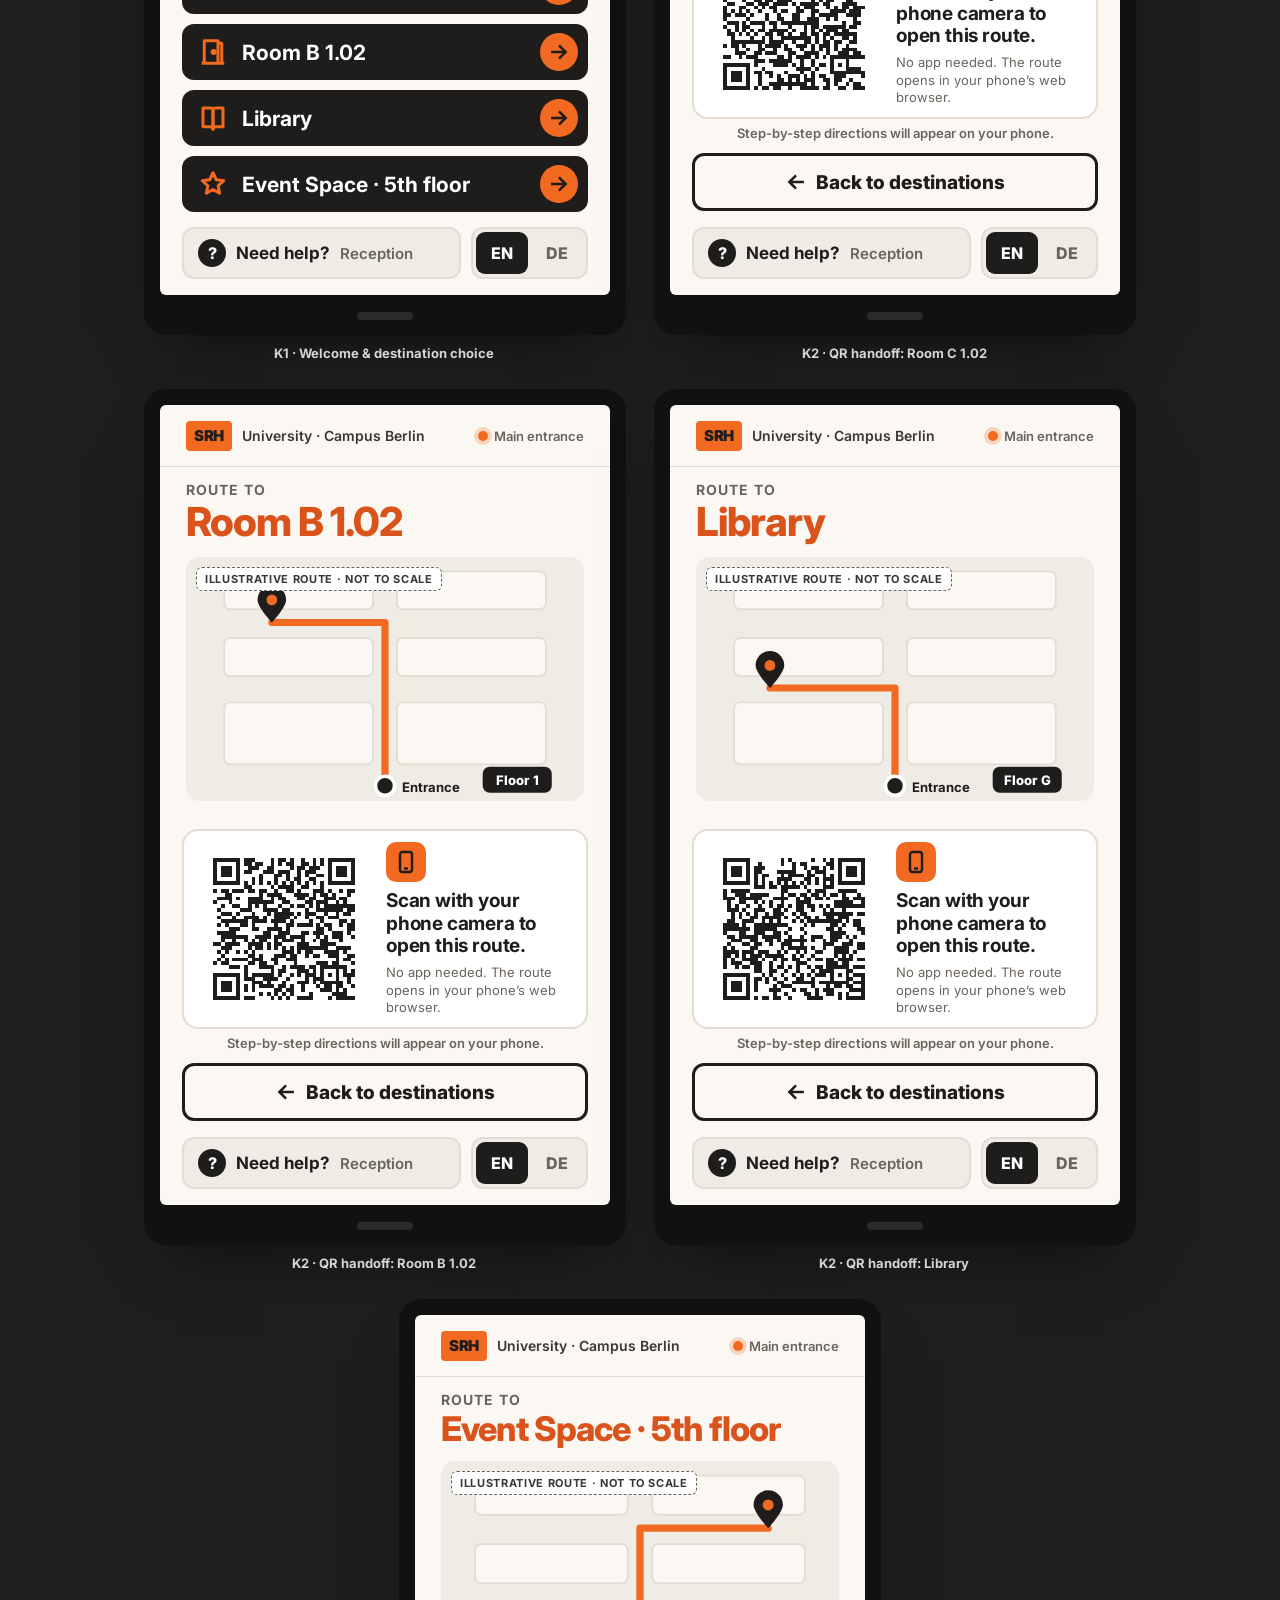
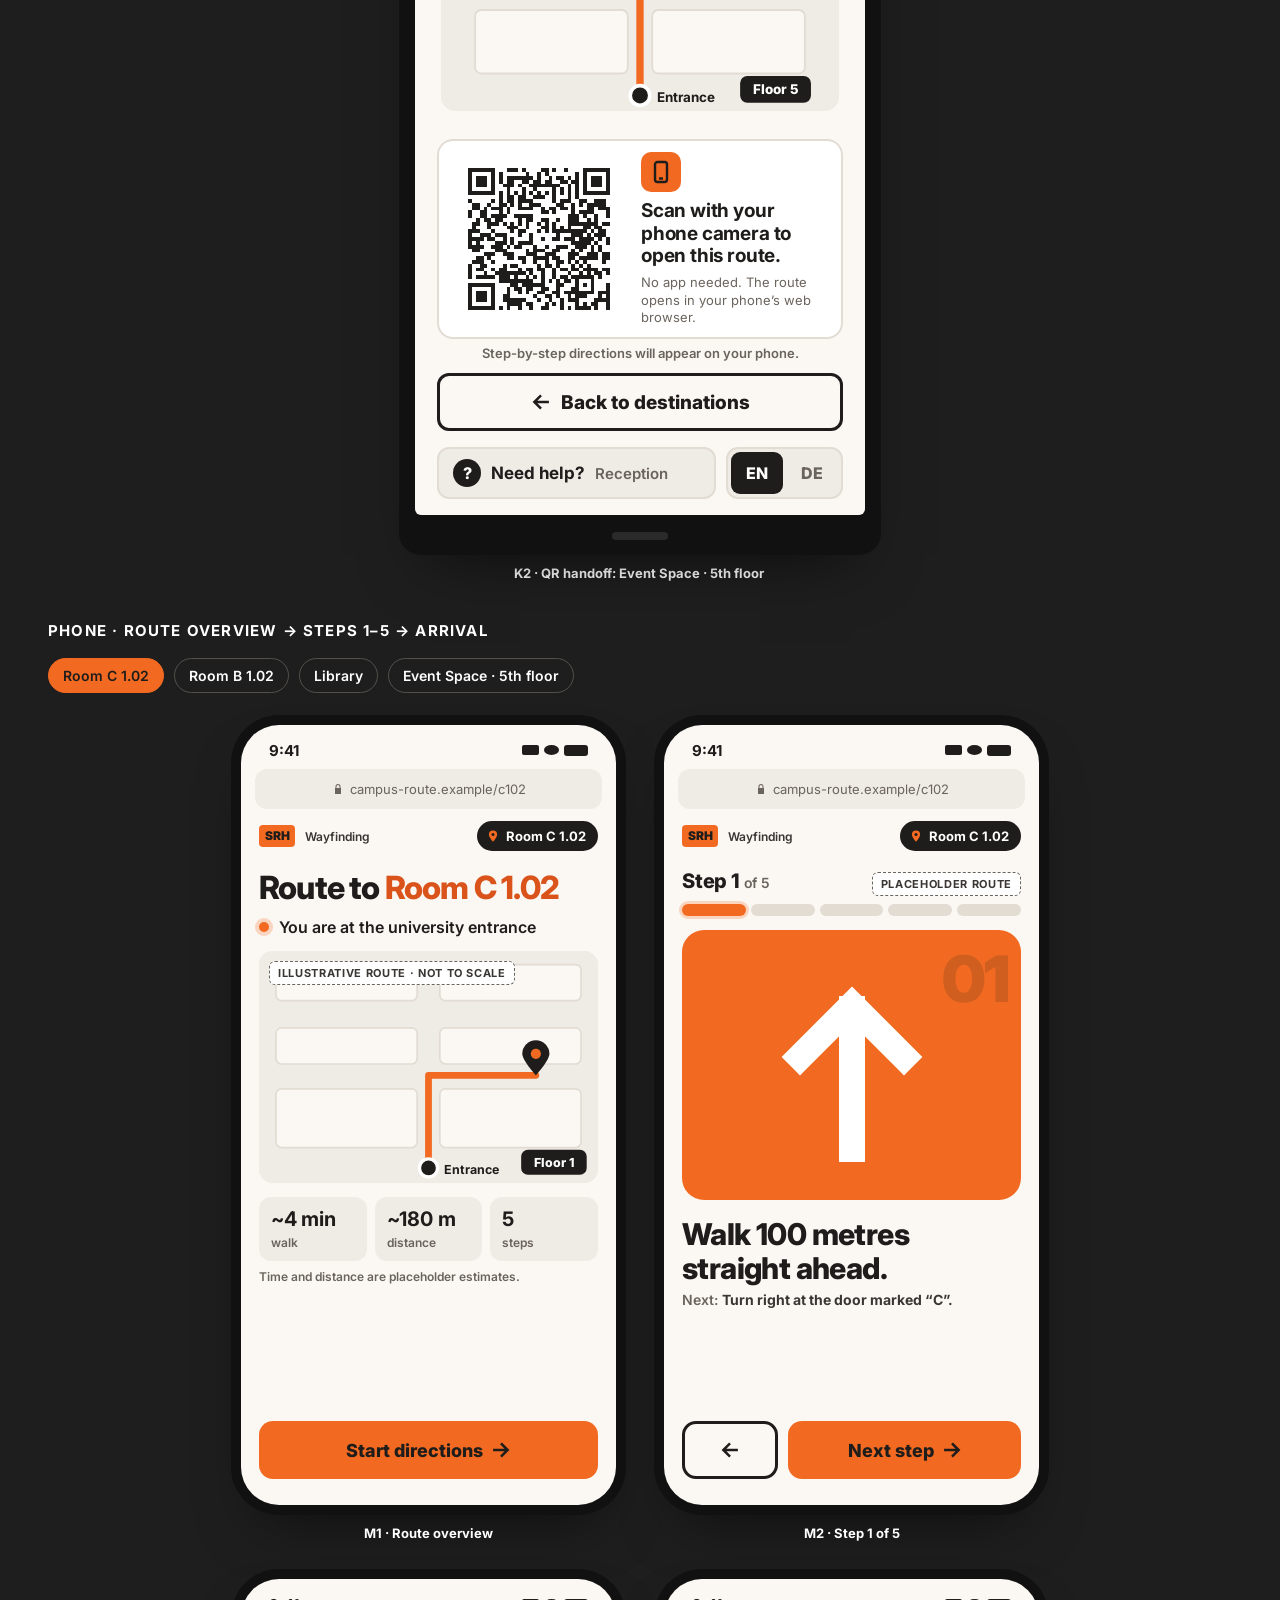
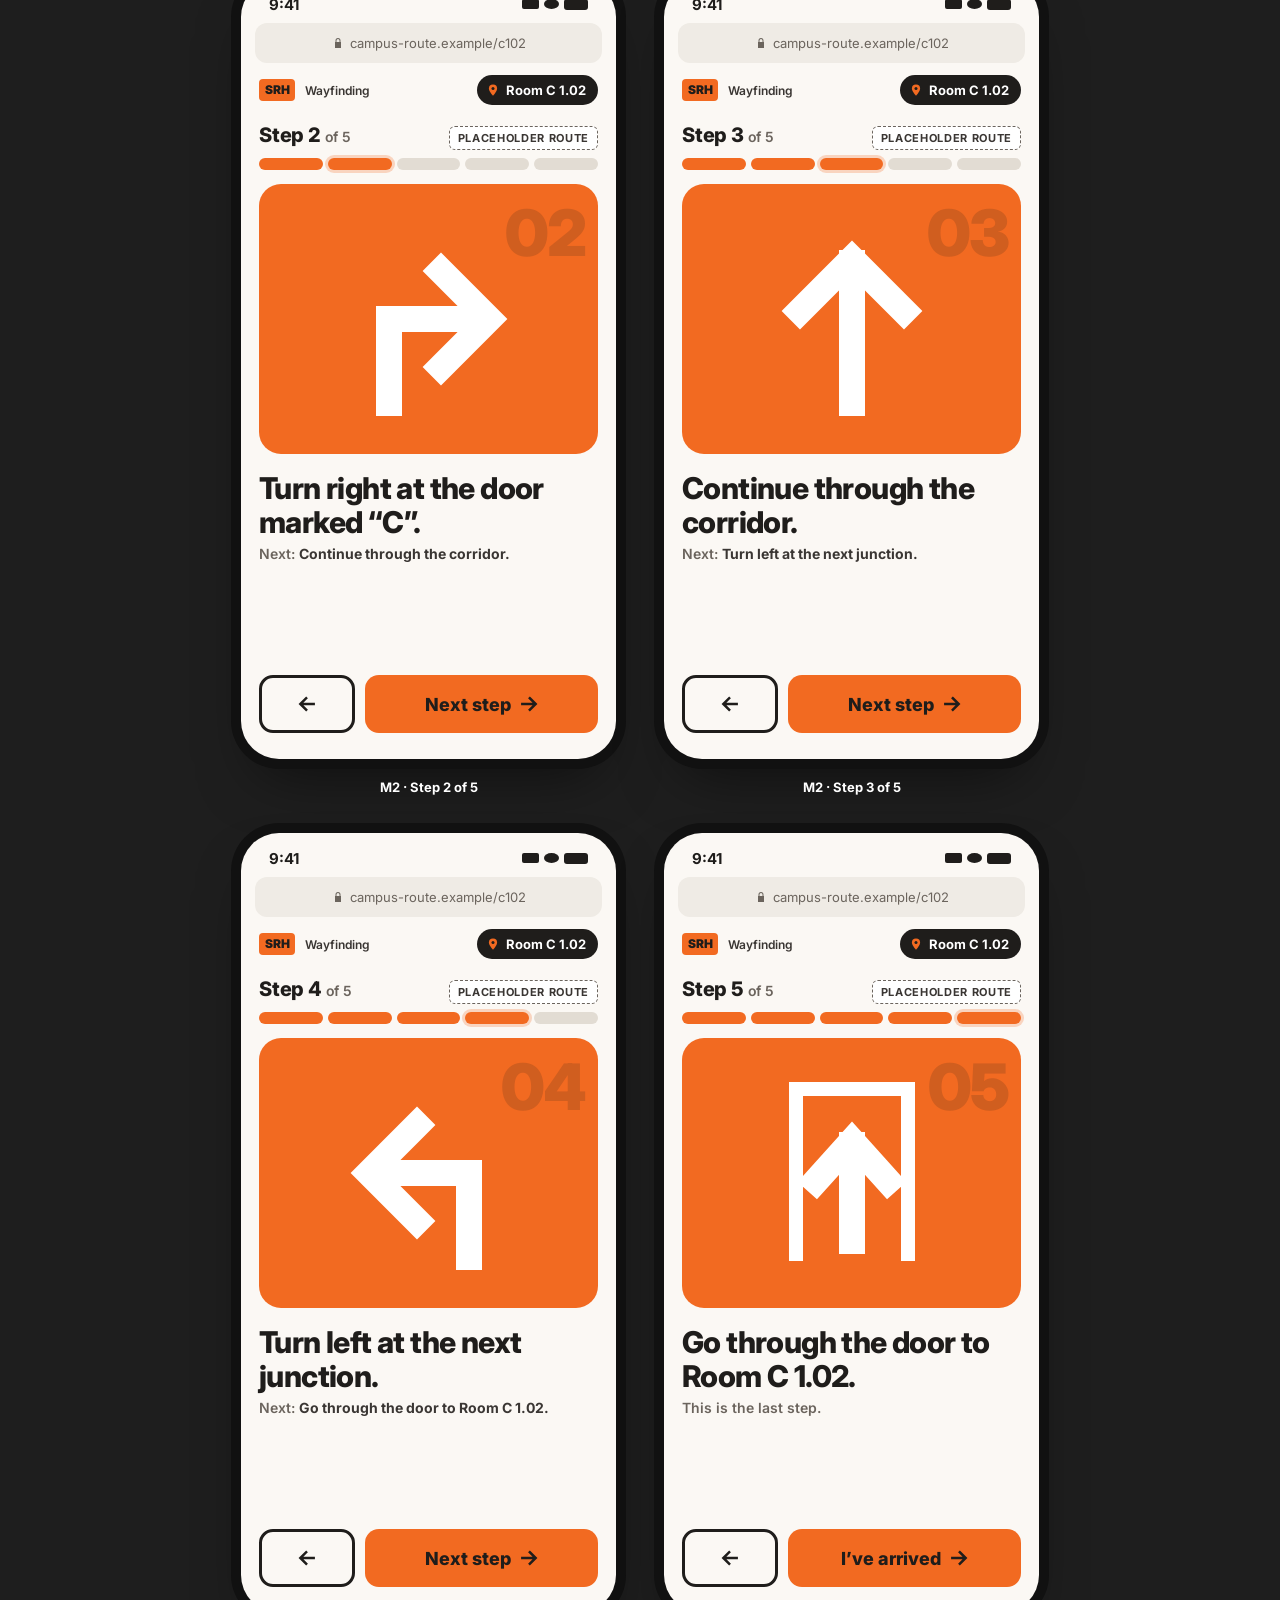
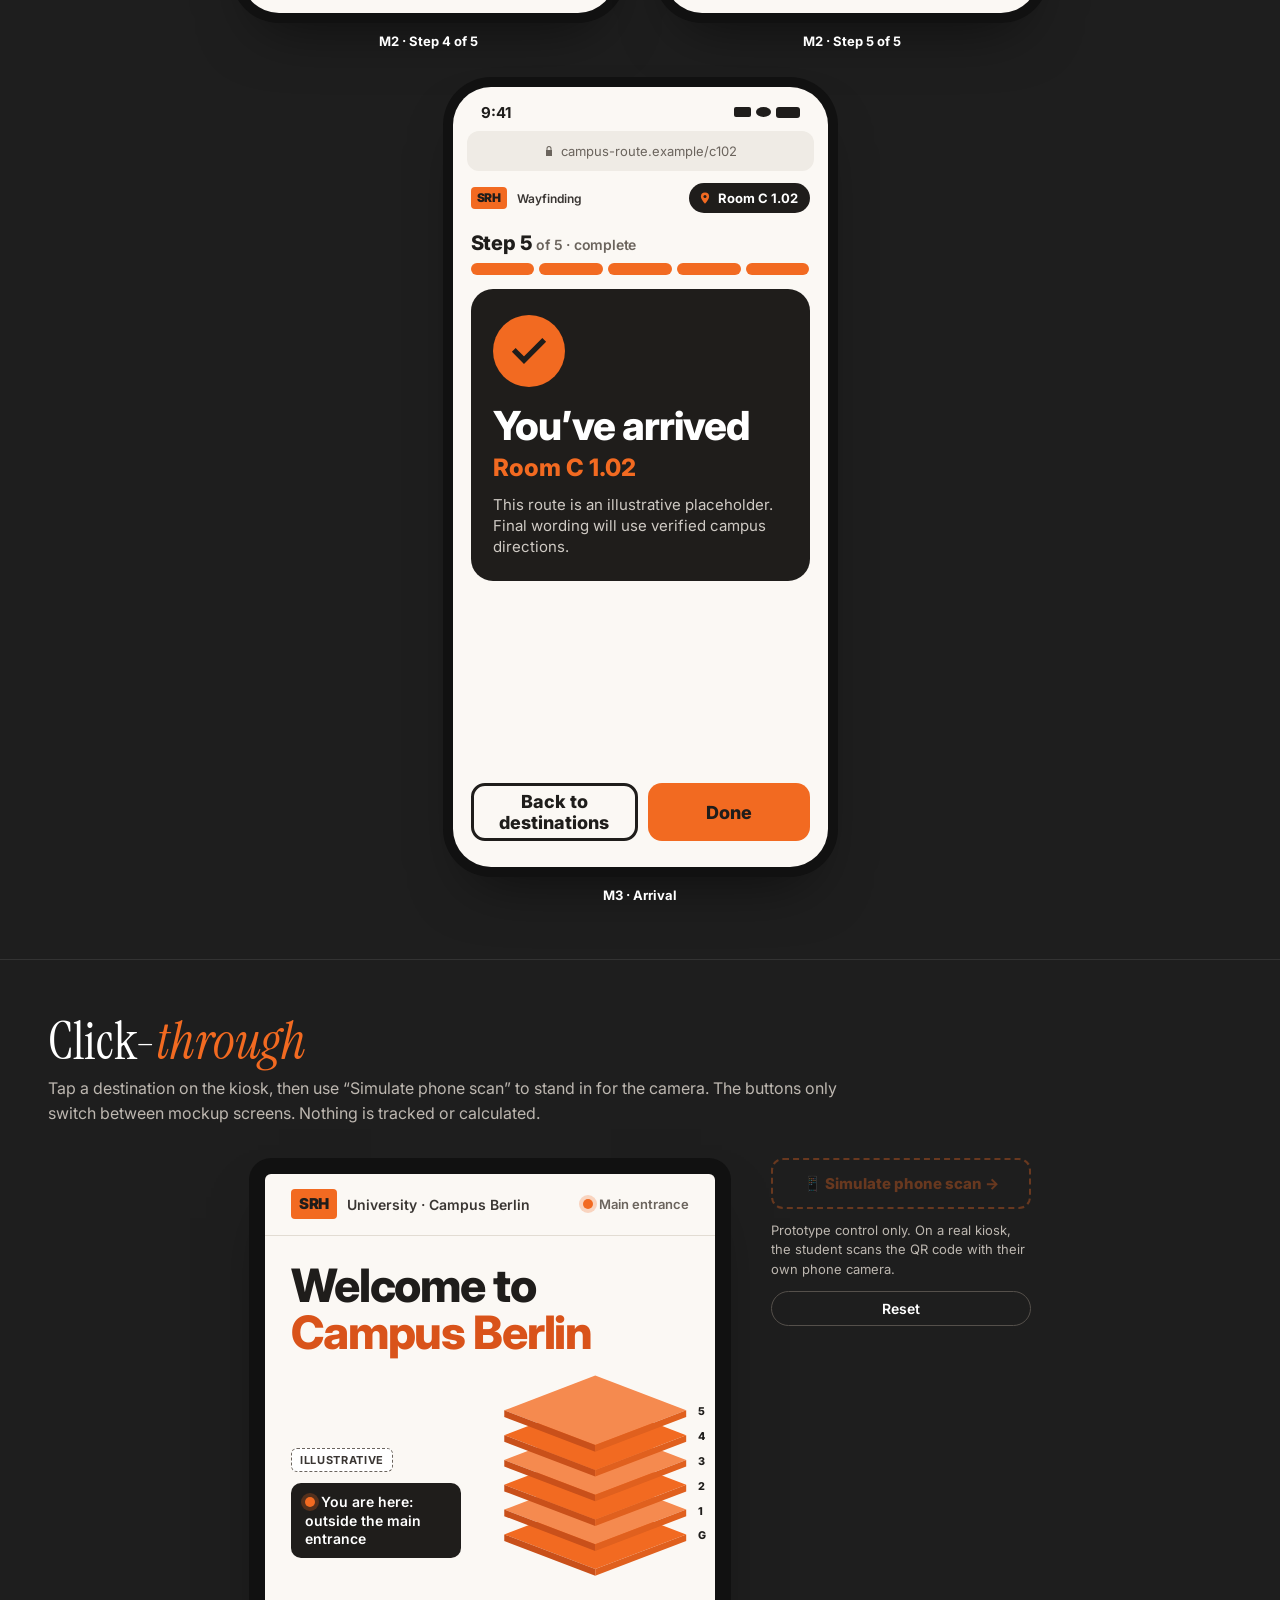
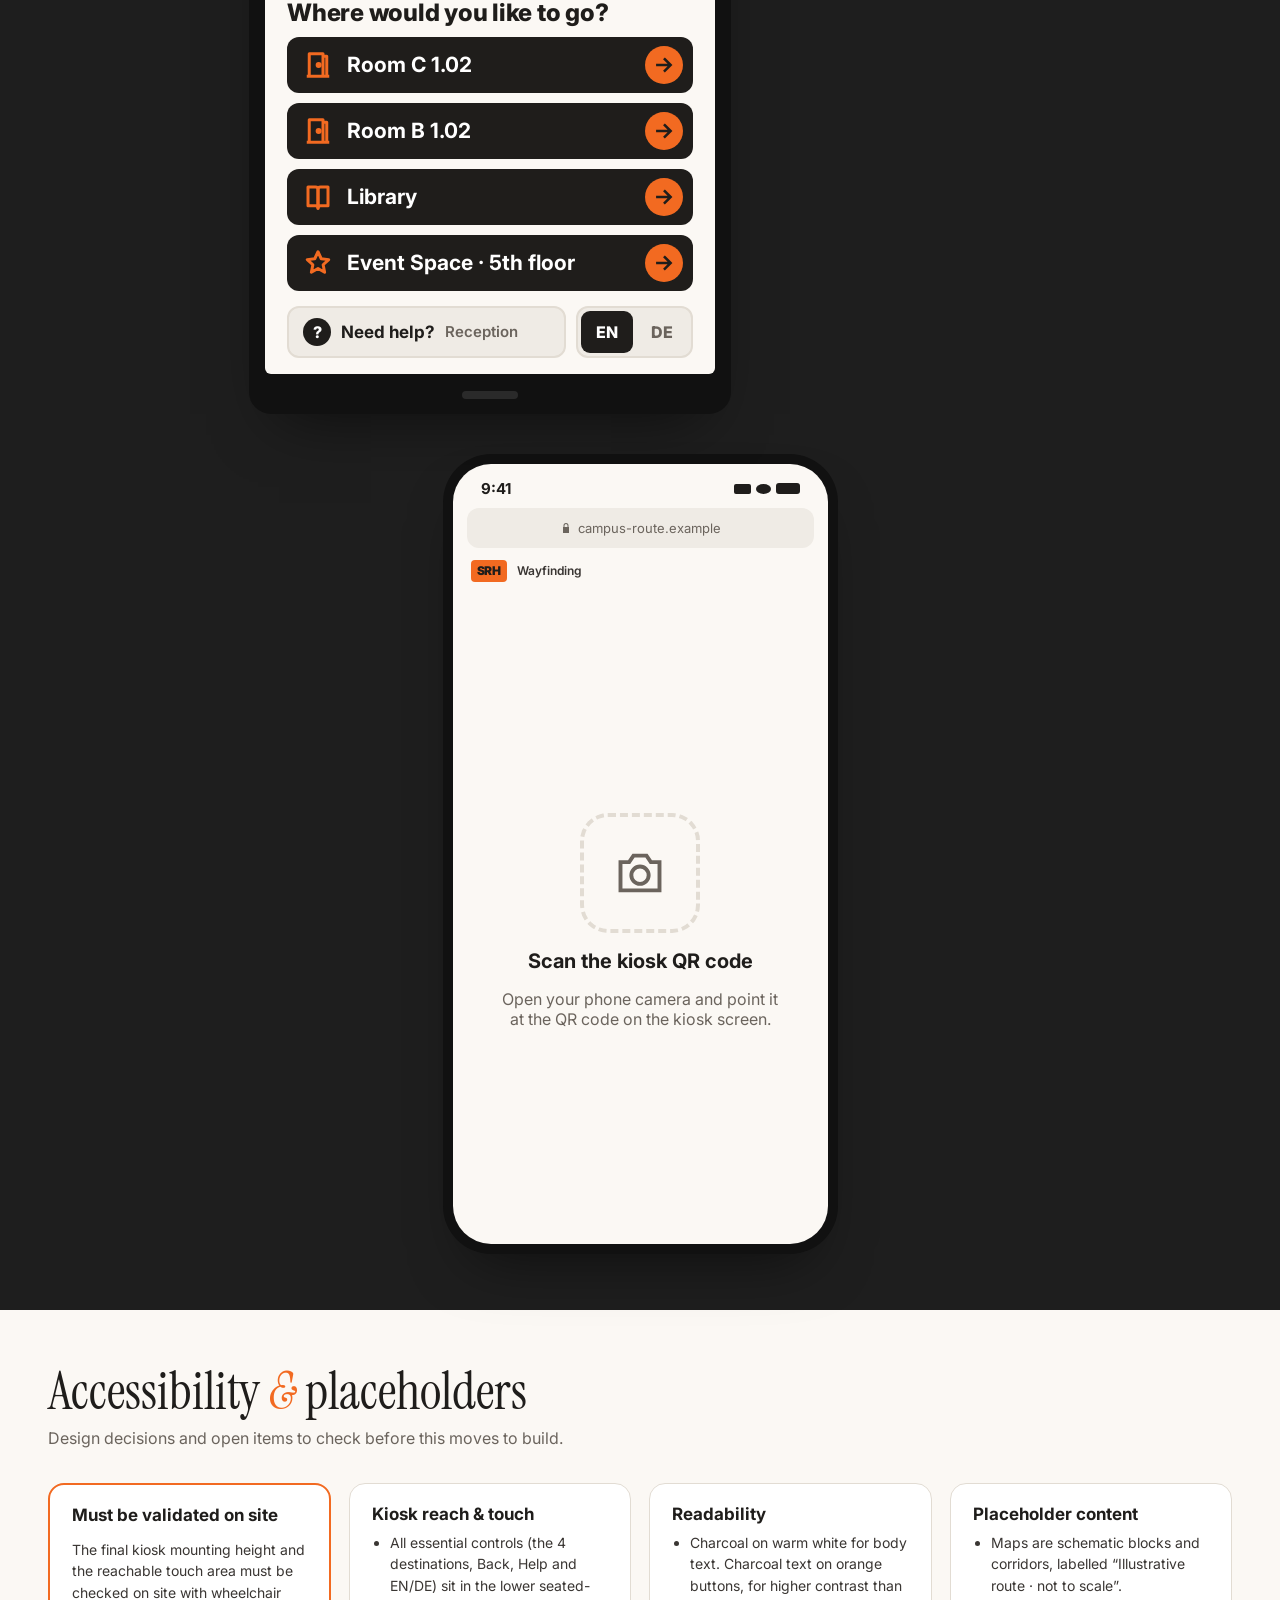
==== commit 21079720: "Fix home page alignment on phones and tablets - Phones: design screens scale down to fit and sit in " ====
--- a/index.html
+++ b/index.html
@@ -7,7 +7,7 @@
   <link rel="preconnect" href="https://fonts.googleapis.com">
   <link rel="preconnect" href="https://fonts.gstatic.com" crossorigin>
   <link href="https://fonts.googleapis.com/css2?family=Inter:wght@400;600;700;800;900&family=Instrument+Serif:ital@0;1&display=swap" rel="stylesheet">
-  <link rel="stylesheet" href="styles.css?v=2107972">
+  <link rel="stylesheet" href="styles.css?v=ae79c67">
 </head>
 <body>
 
@@ -191,9 +191,9 @@
   <p>Student design prototype with SRH-inspired styling. Routes are illustrative placeholders. This is not an official SRH service.</p>
 </footer>
 
-<script src="routes.js?v=2107972"></script>
-<script src="qr-codes.js?v=2107972"></script>
-<script src="screens.js?v=2107972"></script>
-<script src="app.js?v=2107972"></script>
+<script src="routes.js?v=ae79c67"></script>
+<script src="qr-codes.js?v=ae79c67"></script>
+<script src="screens.js?v=ae79c67"></script>
+<script src="app.js?v=ae79c67"></script>
 </body>
 </html>
--- a/styles.css
+++ b/styles.css
@@ -540,12 +540,22 @@
 .topnav a { white-space: nowrap; }
 @media (max-width: 620px) { .topnav a.topnav-cta { padding: 8px 14px; font-size: 14px; } .brand { gap: 8px; } }
 @media (max-width: 360px) { .brand span:last-child { font-size: 14px; } }
-/* Phones: wide design galleries scroll sideways inside their section instead of widening the page */
-@media (max-width: 620px) {
-  section.block .row, .demo { flex-wrap: nowrap; overflow-x: auto; -webkit-overflow-scrolling: touch; padding-bottom: 14px; scroll-snap-type: x proximity; }
-  section.block .row > *, .demo > * { flex: none; scroll-snap-align: start; }
-  .wf-pair { flex-wrap: nowrap; }
-  .notes { min-width: 260px; }
+/* Phones & small tablets: one centred column; screens are scaled to fit (see fitScreens in app.js) */
+@media (max-width: 700px) {
+  section.block .row, .demo { flex-direction: column; align-items: center; flex-wrap: nowrap; gap: 18px; }
+  .wf-pair { flex-direction: column; align-items: center; gap: 14px; width: 100%; }
+  .screen-col { align-items: center; max-width: 100%; }
+  .screen-col .caption { text-align: center; }
+  .notes { max-width: 420px; width: 100%; }
+  .connector { width: auto; flex-direction: row; gap: 10px; }
+  .connector svg { transform: rotate(90deg); width: 40px; height: 24px; }
+  .toolbar { justify-content: center; }
+  .demo-ctrl { max-width: 420px; width: 100%; align-items: stretch; text-align: center; }
+  #wf-phone-notes { display: flex; justify-content: center; }
+  .flow { flex-direction: column; align-items: center; gap: 8px; }
+  .flow-card { width: min(100%, 340px); }
+  .flow-card .thumb { height: 190px; }
+  .flow-arrow { transform: rotate(90deg); line-height: 1; }
   .block h2 { font-size: 38px; }
 }
 @media (max-width: 420px) {
@@ -558,3 +568,29 @@
 .topbar .brand > span:last-child { overflow: hidden; text-overflow: ellipsis; white-space: nowrap; min-width: 0; }
 .topnav { flex: none; }
 @media (max-width: 860px) { .topnav a:not(.topnav-cta) { display: none; } .topbar { padding-left: 20px; padding-right: 20px; } }
+@media (max-width: 400px) { .topbar .brand-long { display: none; } .topbar .brand { font-size: 16px; } }
+/* Centre design galleries and the flow at every width */
+section.block .row, .flow, .demo { justify-content: center; }
+section.block .row .caption { text-align: center; }
+/* User flow: tidy grid above phone size (step numbers show the order), column with down-arrows on phones */
+@media (min-width: 701px) {
+  .flow { display: grid; grid-template-columns: repeat(3, minmax(0, 1fr)); gap: 16px; max-width: 900px; margin: 0 auto; }
+  .flow .flow-arrow { display: none; }
+  .flow-card { width: auto; }
+}
+@media (min-width: 1200px) {
+  .flow { grid-template-columns: repeat(6, minmax(0, 1fr)); max-width: none; }
+}
+/* Wireframe rows: notes under each screen; no dangling connectors when rows wrap */
+.wf-pair { flex-direction: column; align-items: center; gap: 14px; }
+.wf-pair .notes { max-width: 482px; width: 100%; }
+@media (min-width: 701px) {
+  #wf-phone { display: grid; grid-template-columns: repeat(auto-fit, minmax(400px, 1fr)); justify-items: center; gap: 32px 20px; }
+  #wf-phone .connector { display: none; }
+  #wf-kiosk { align-items: center; }
+}
+@media (min-width: 701px) and (max-width: 1199px) {
+  #wf-kiosk { flex-direction: column; }
+  #wf-kiosk .connector { flex-direction: row; gap: 10px; width: auto; }
+  #wf-kiosk .connector svg { transform: rotate(90deg); width: 40px; }
+}
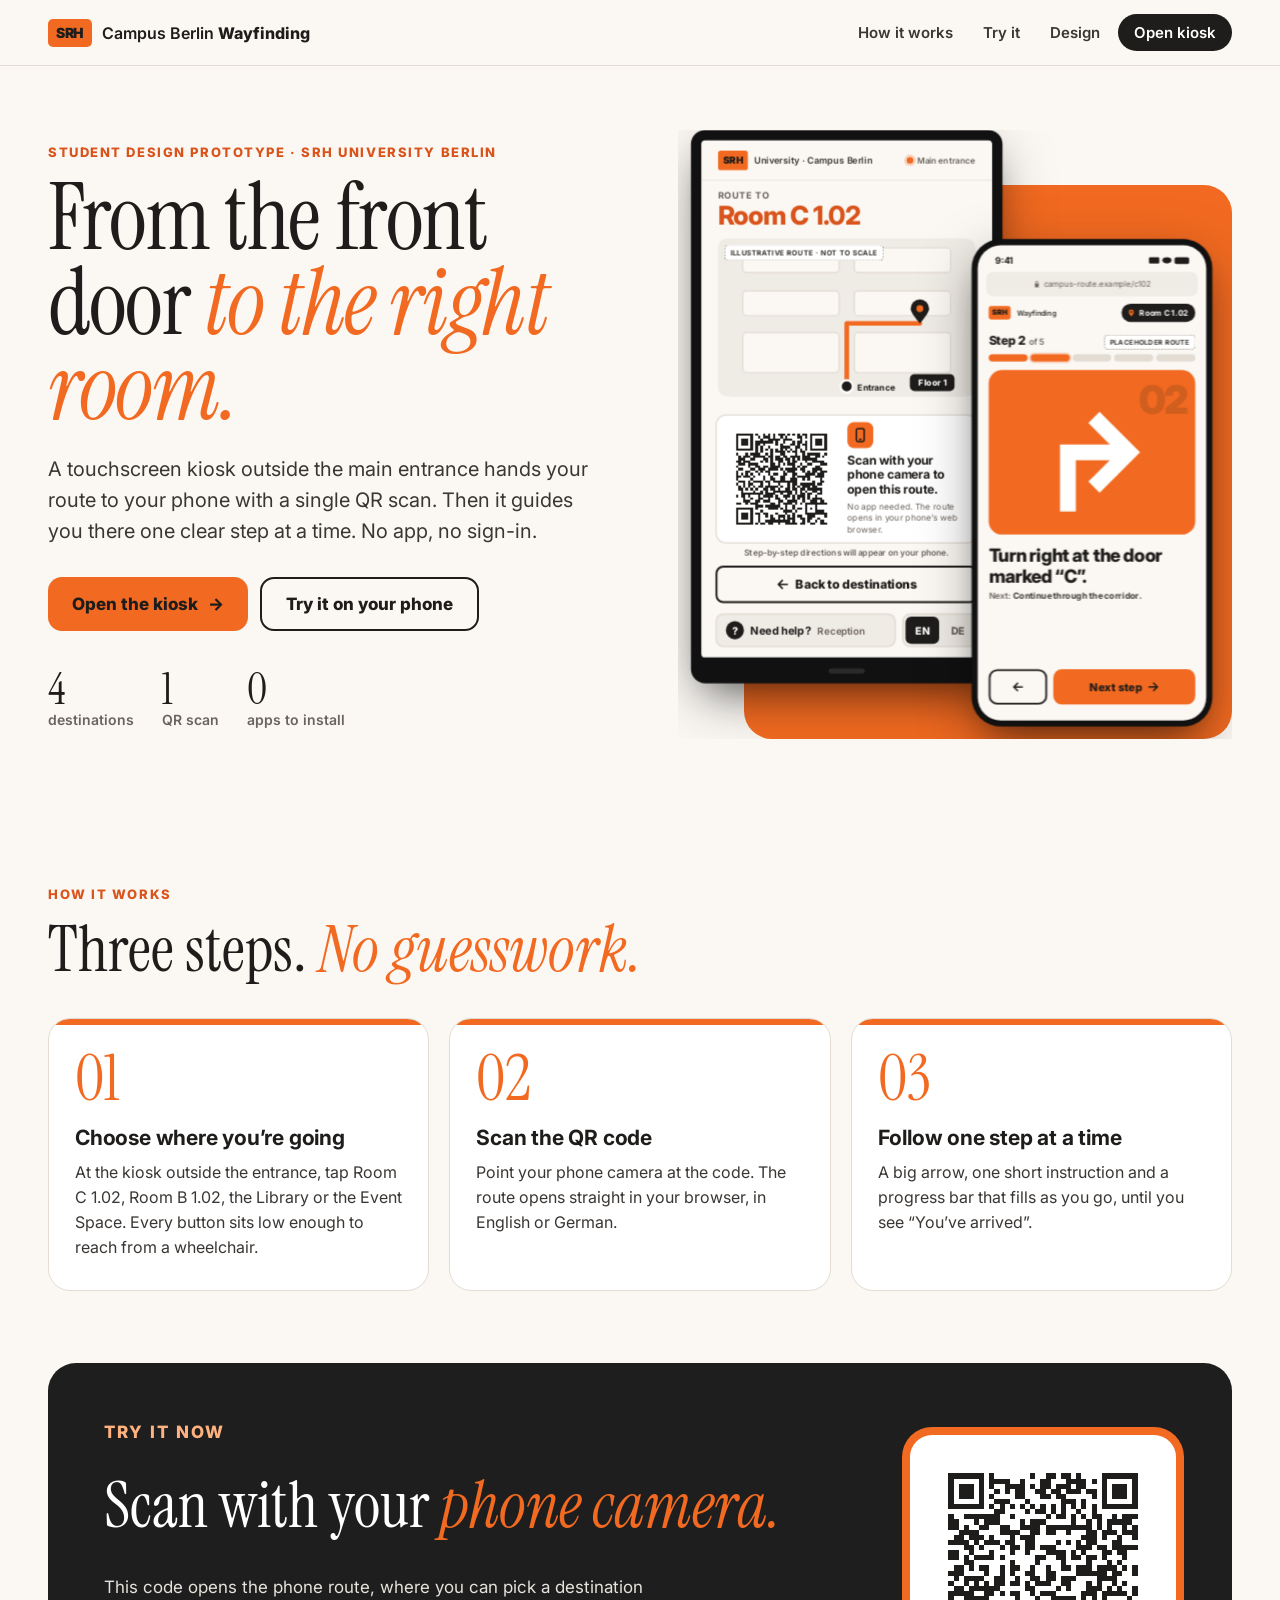
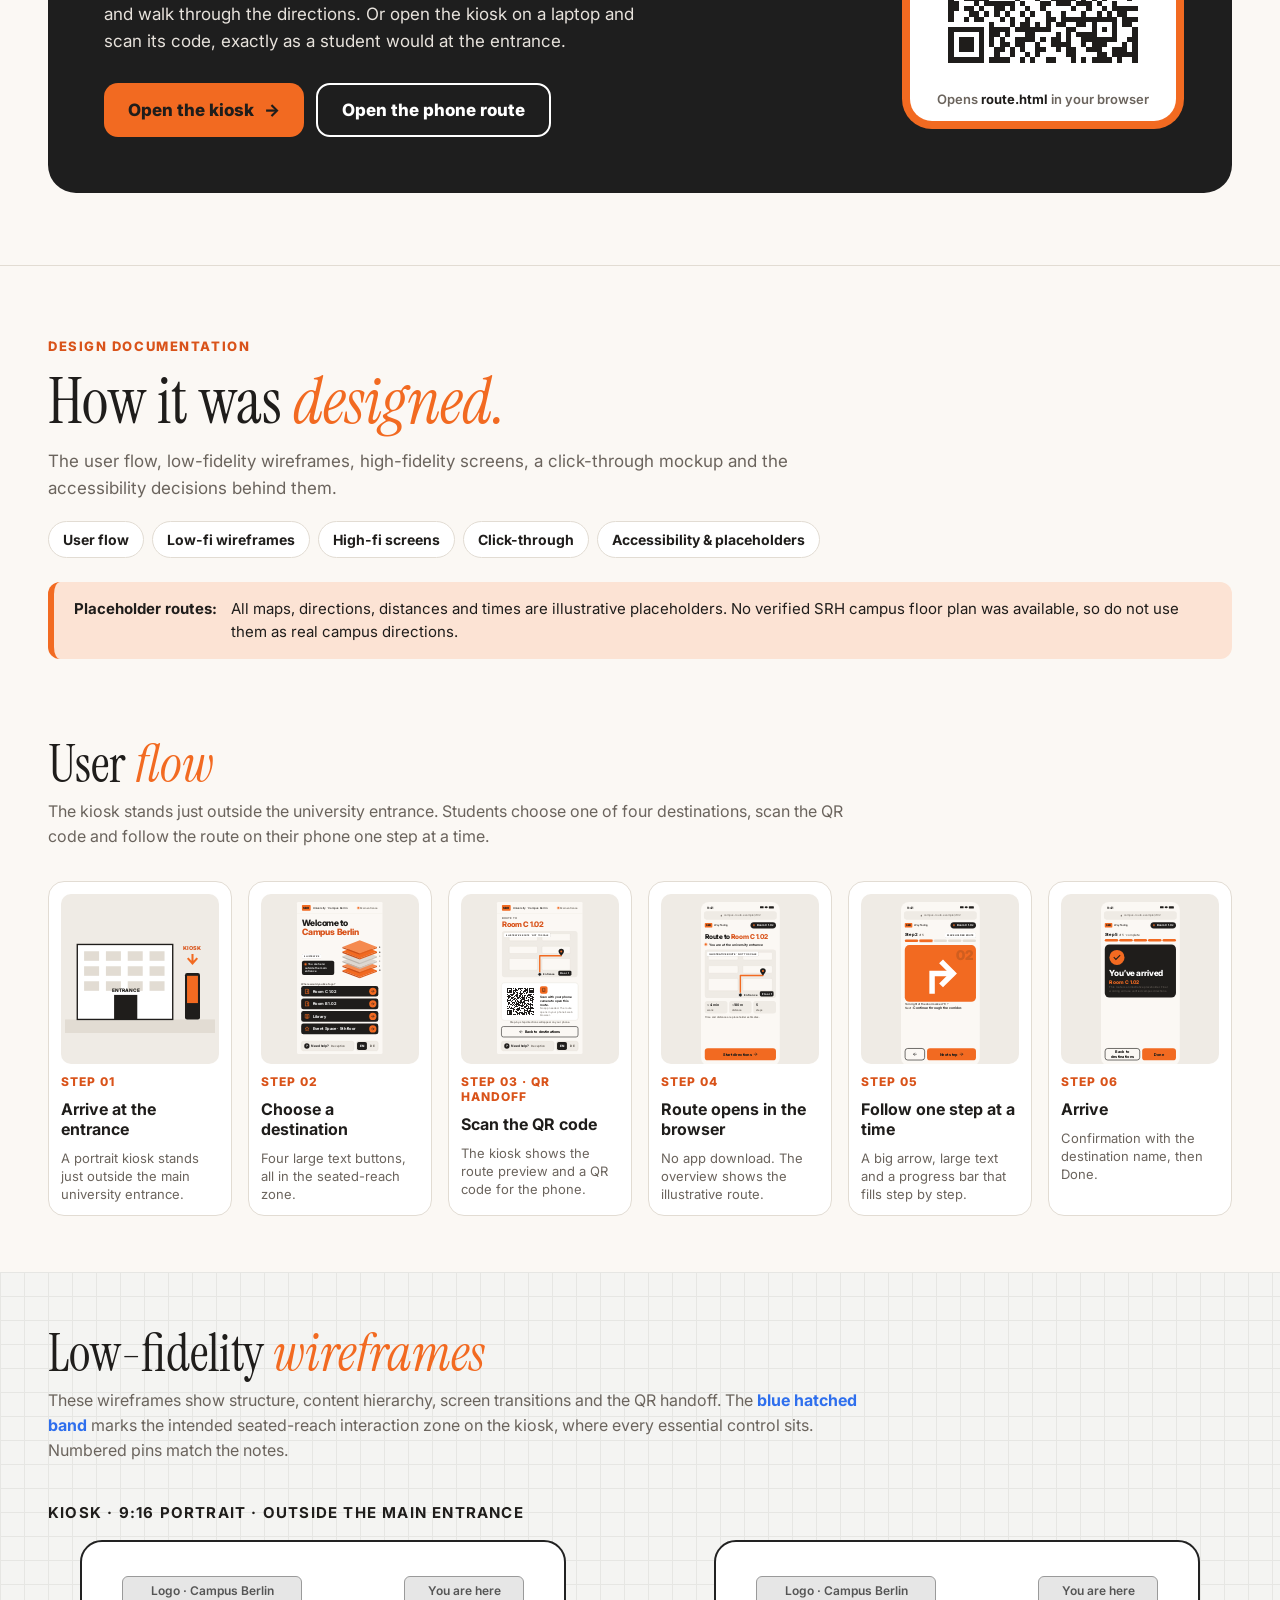
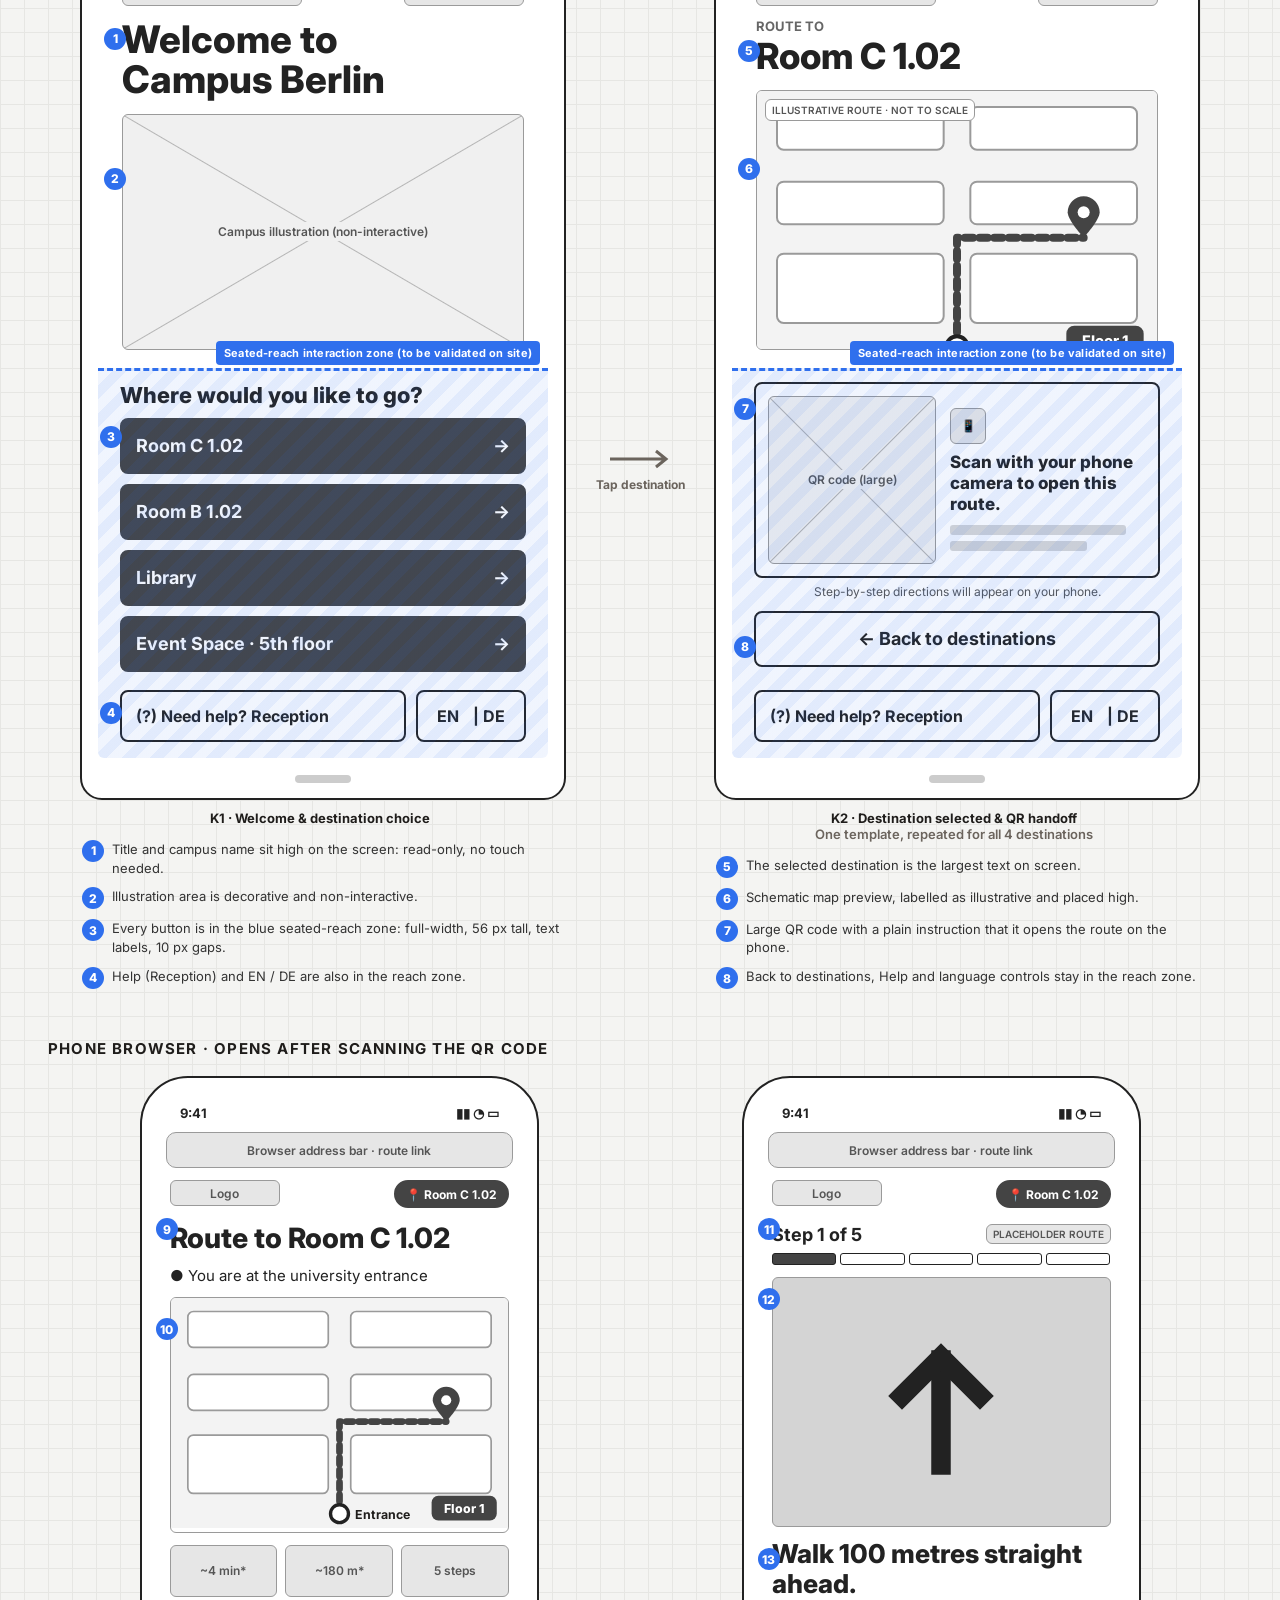
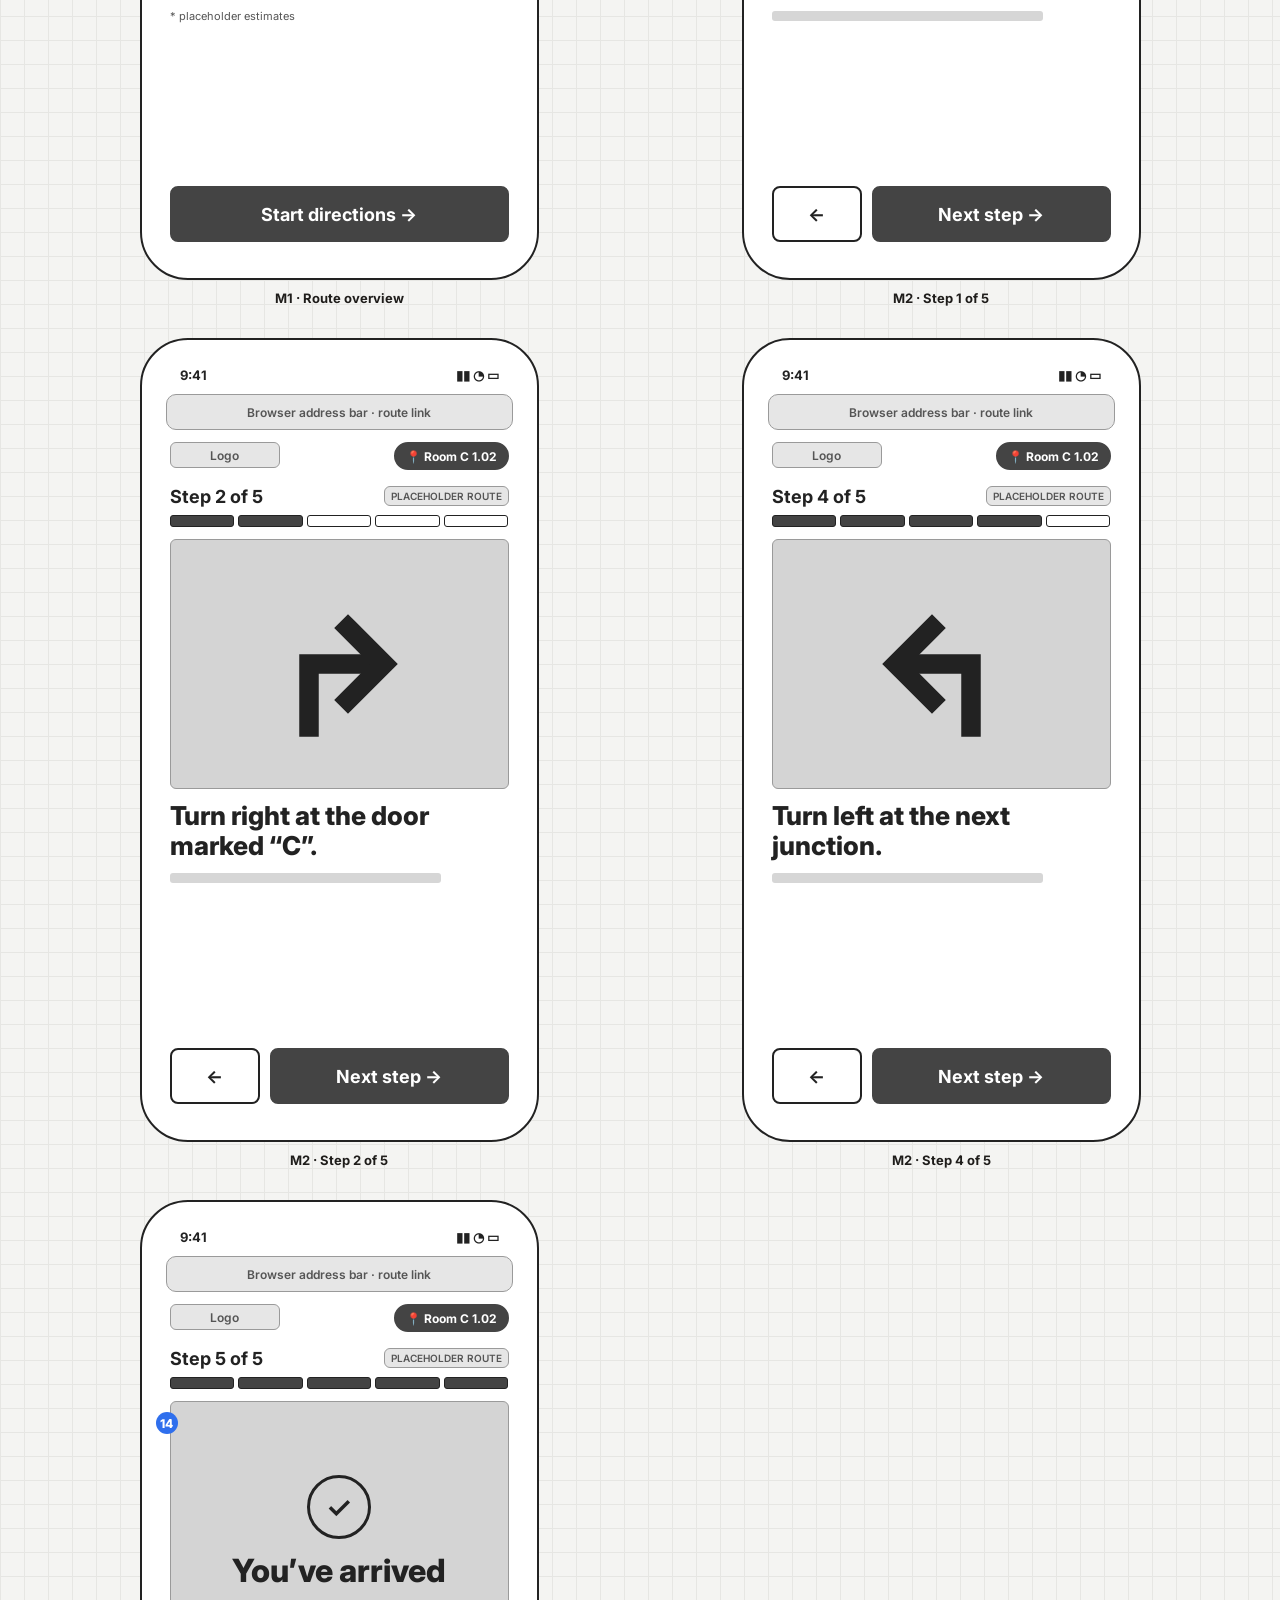
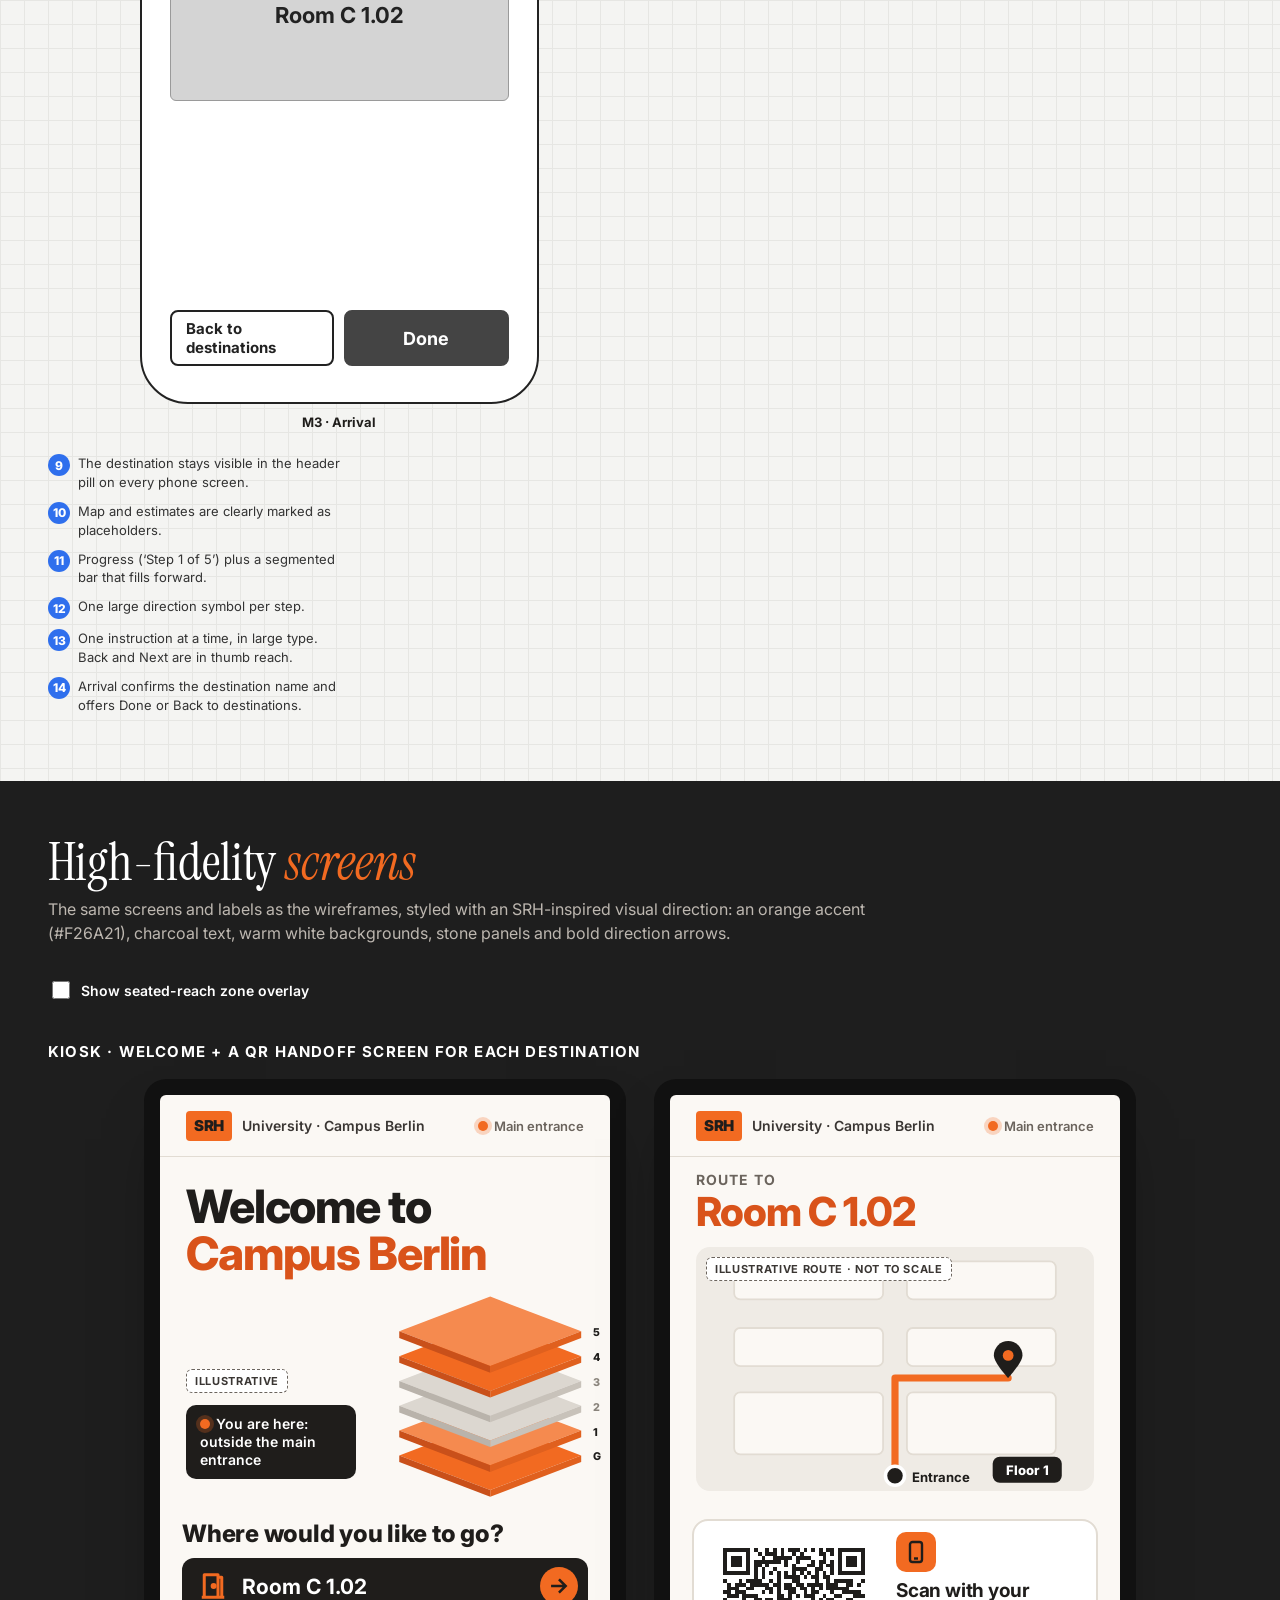
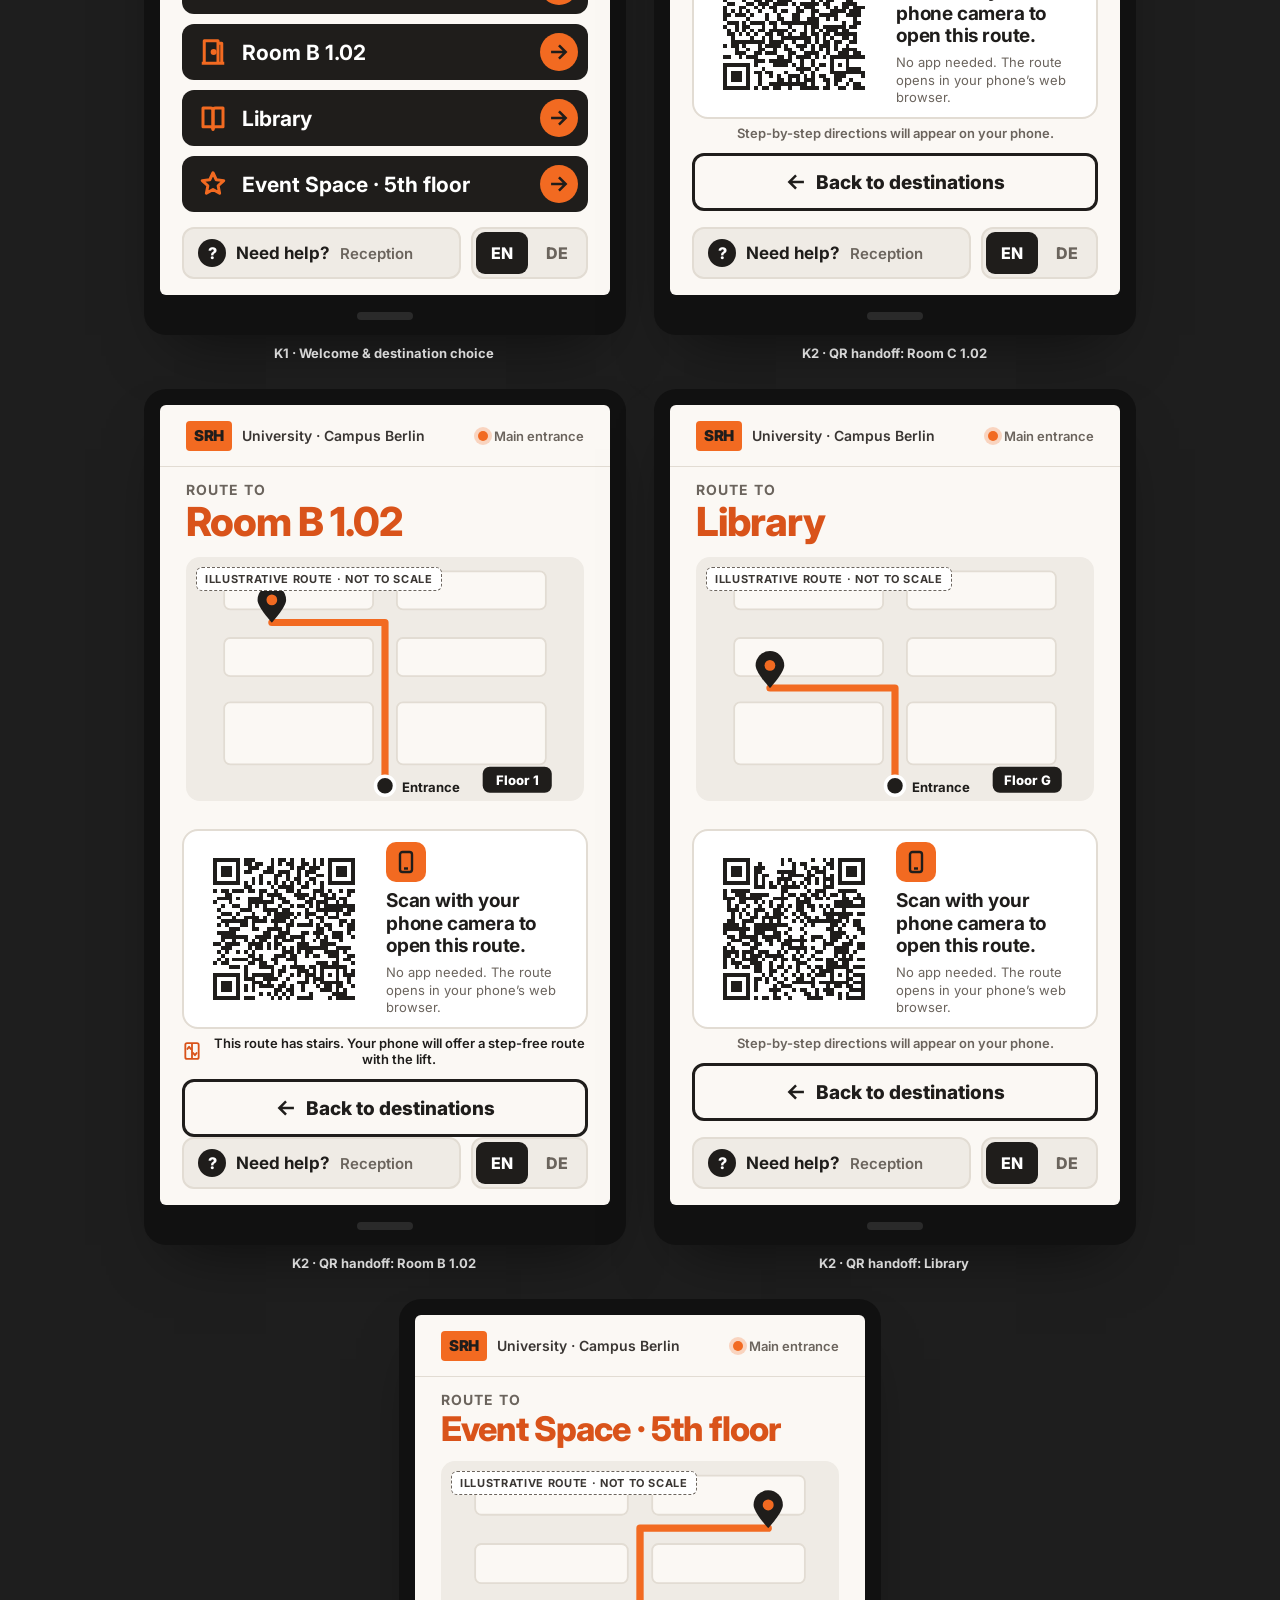
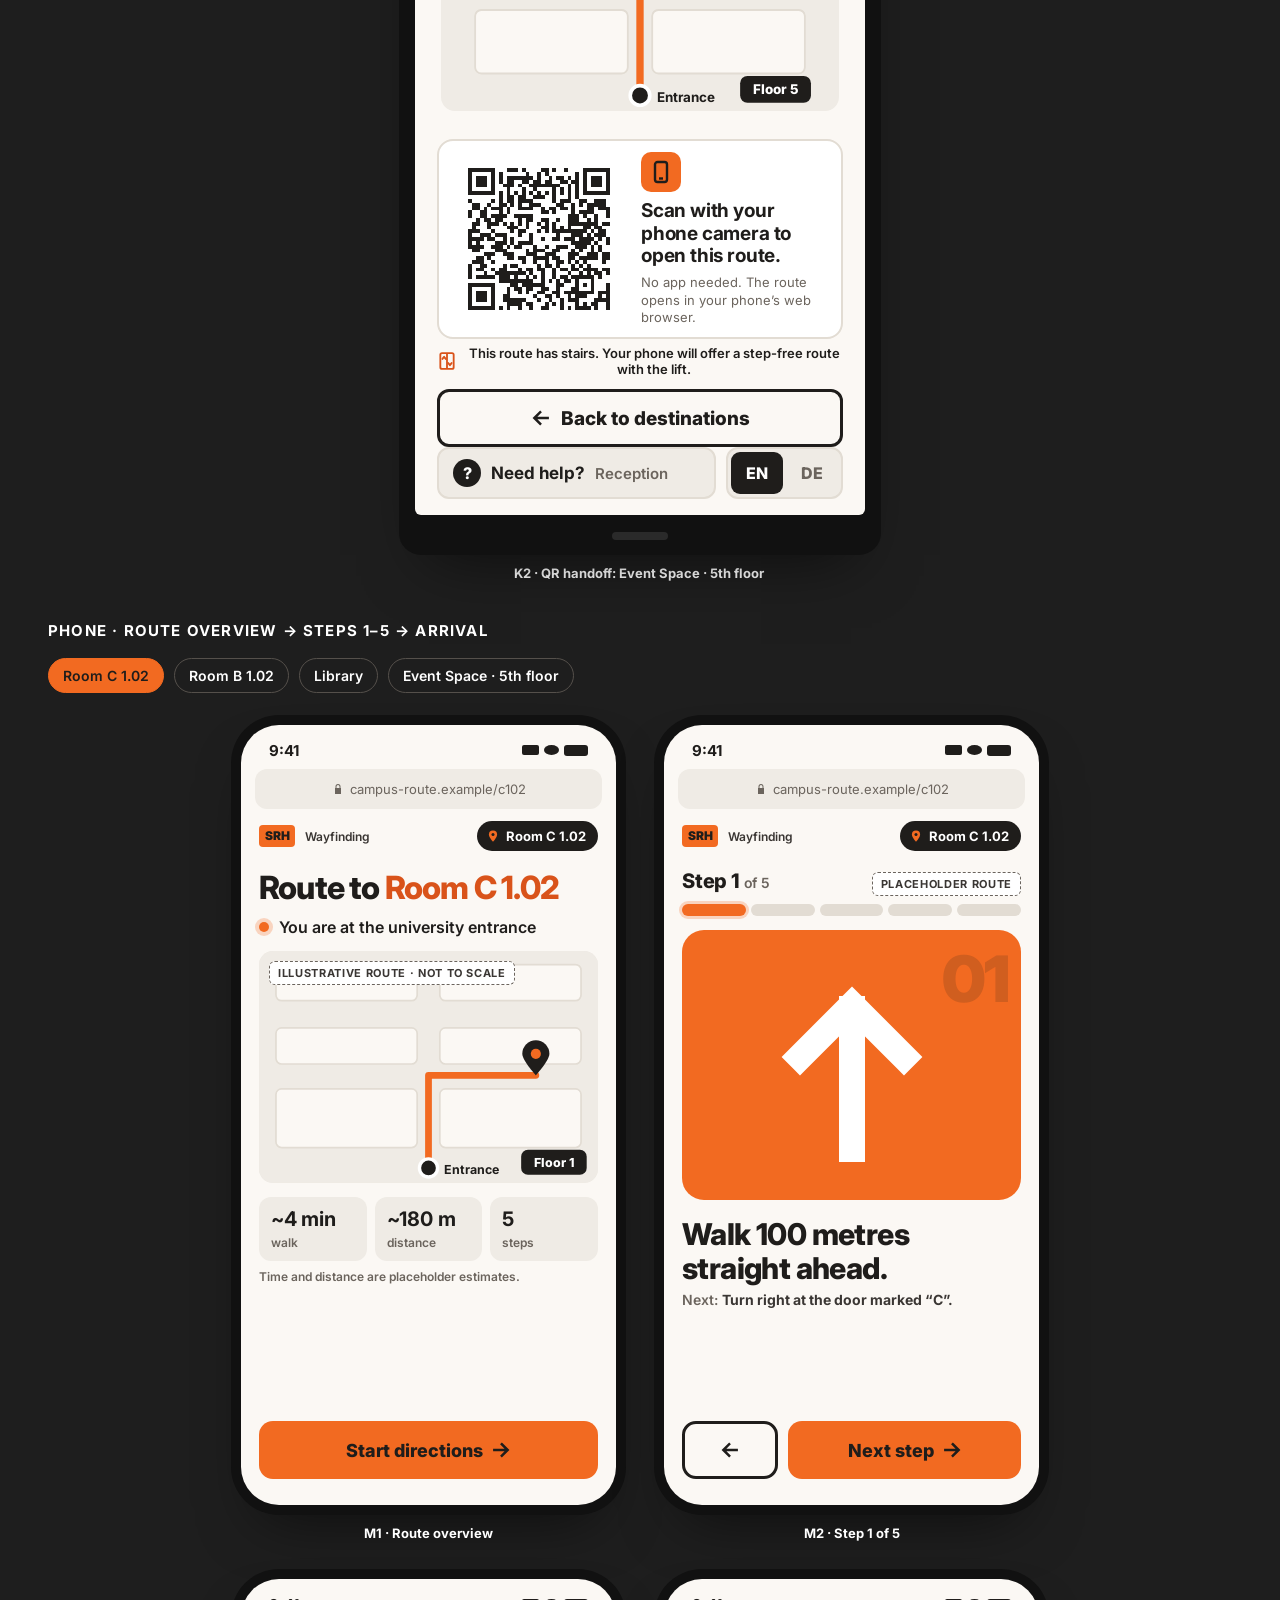
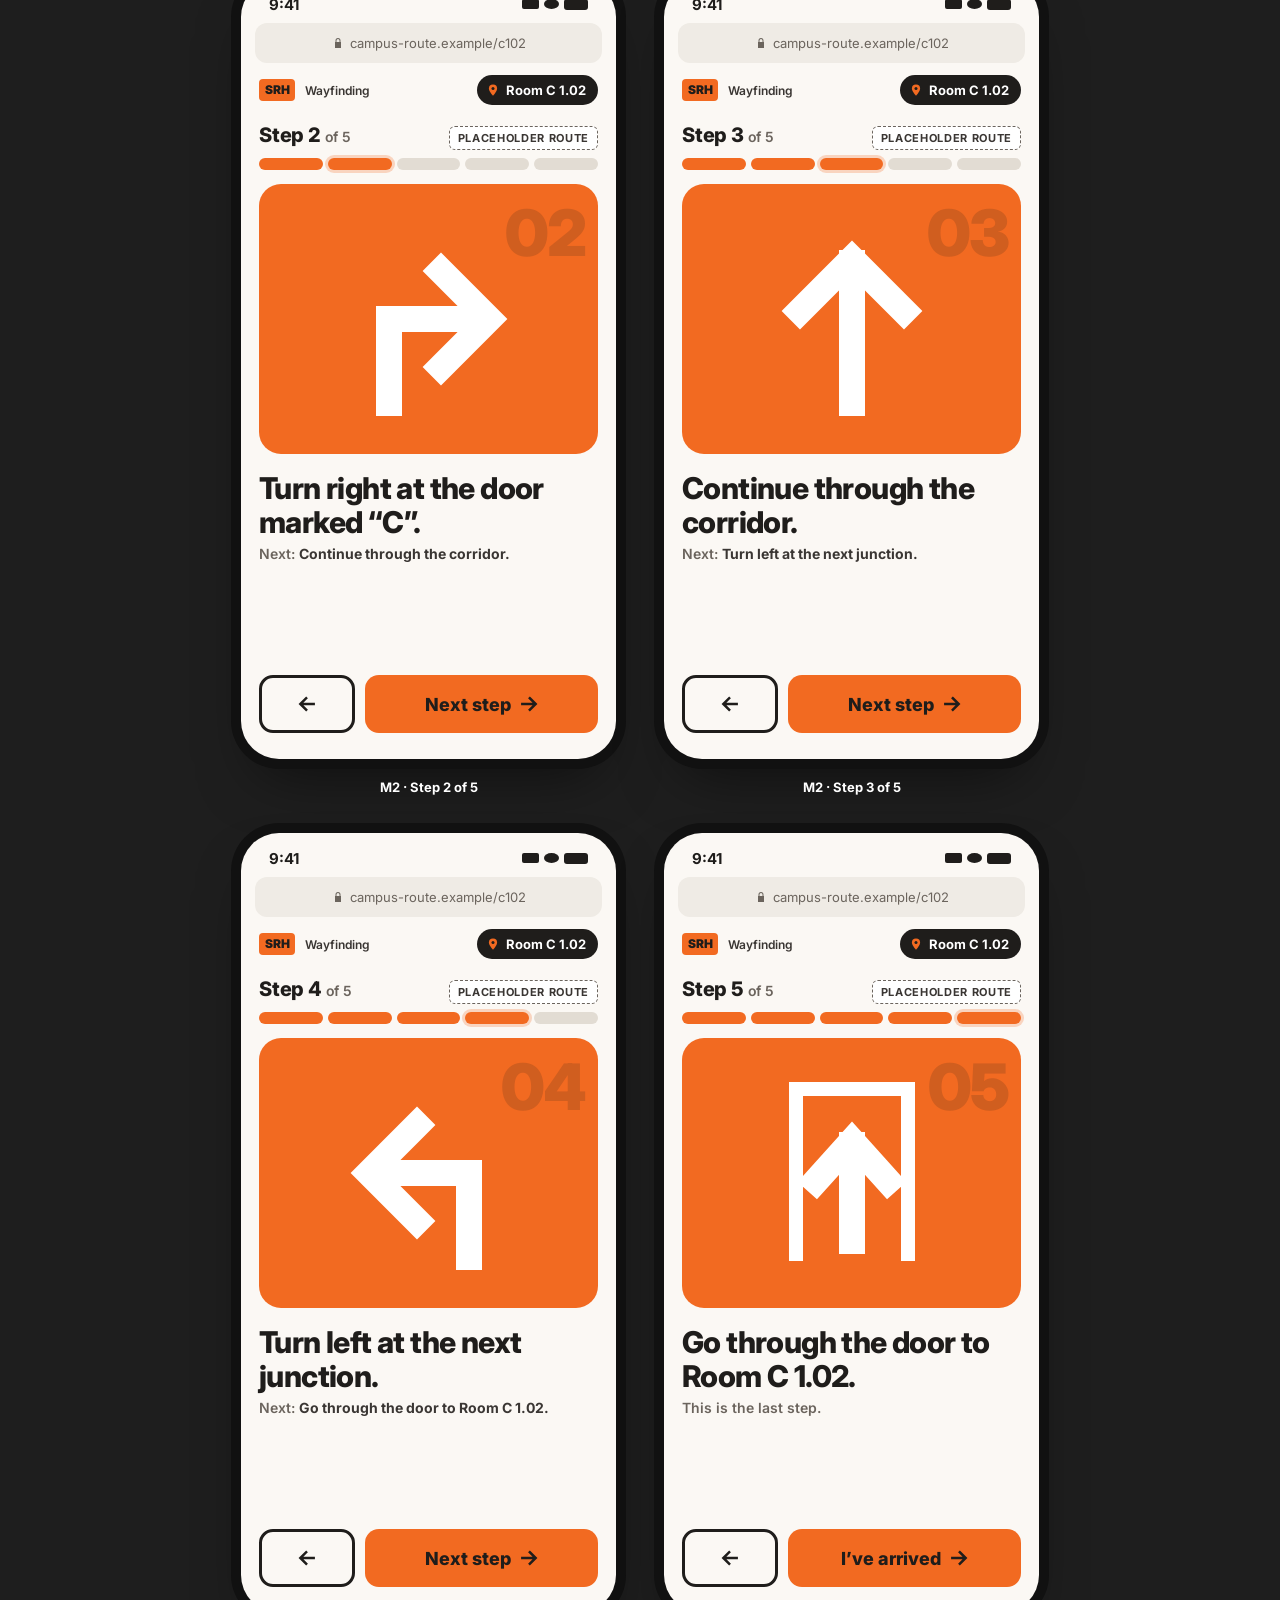
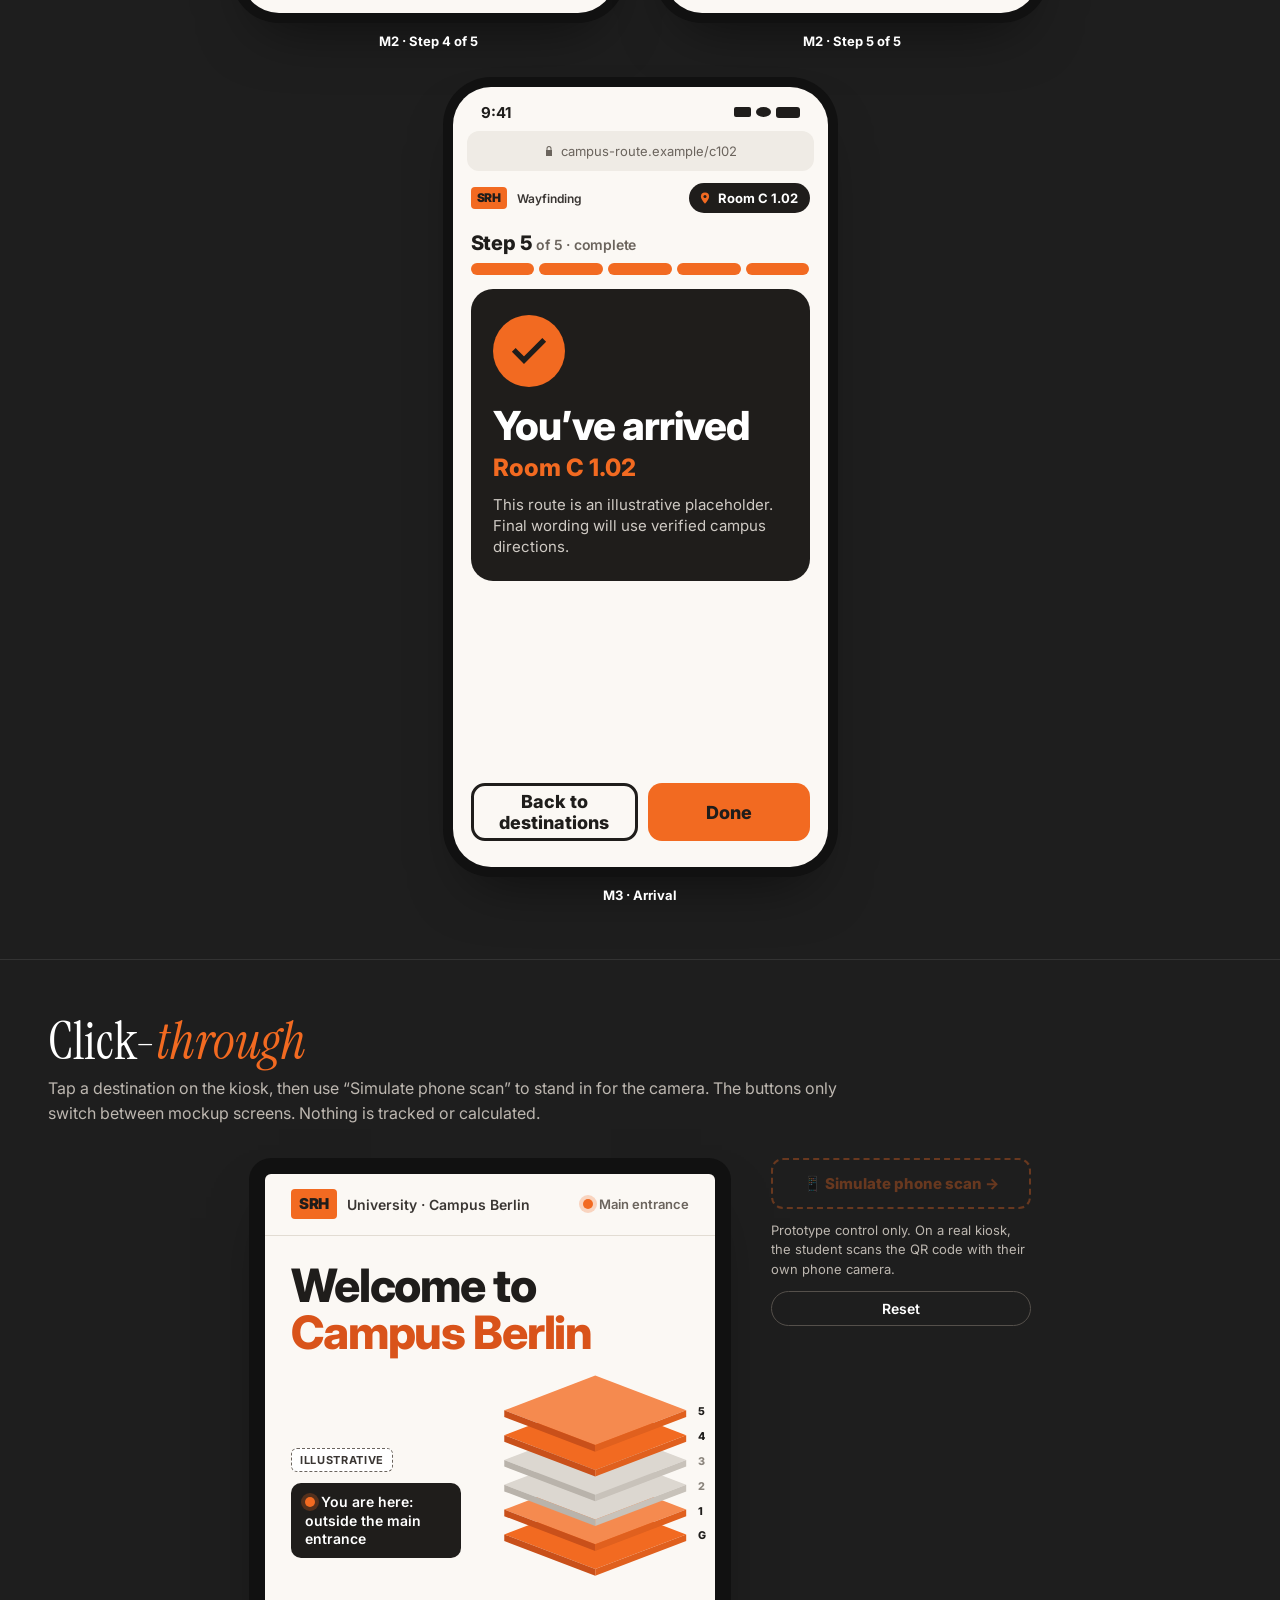
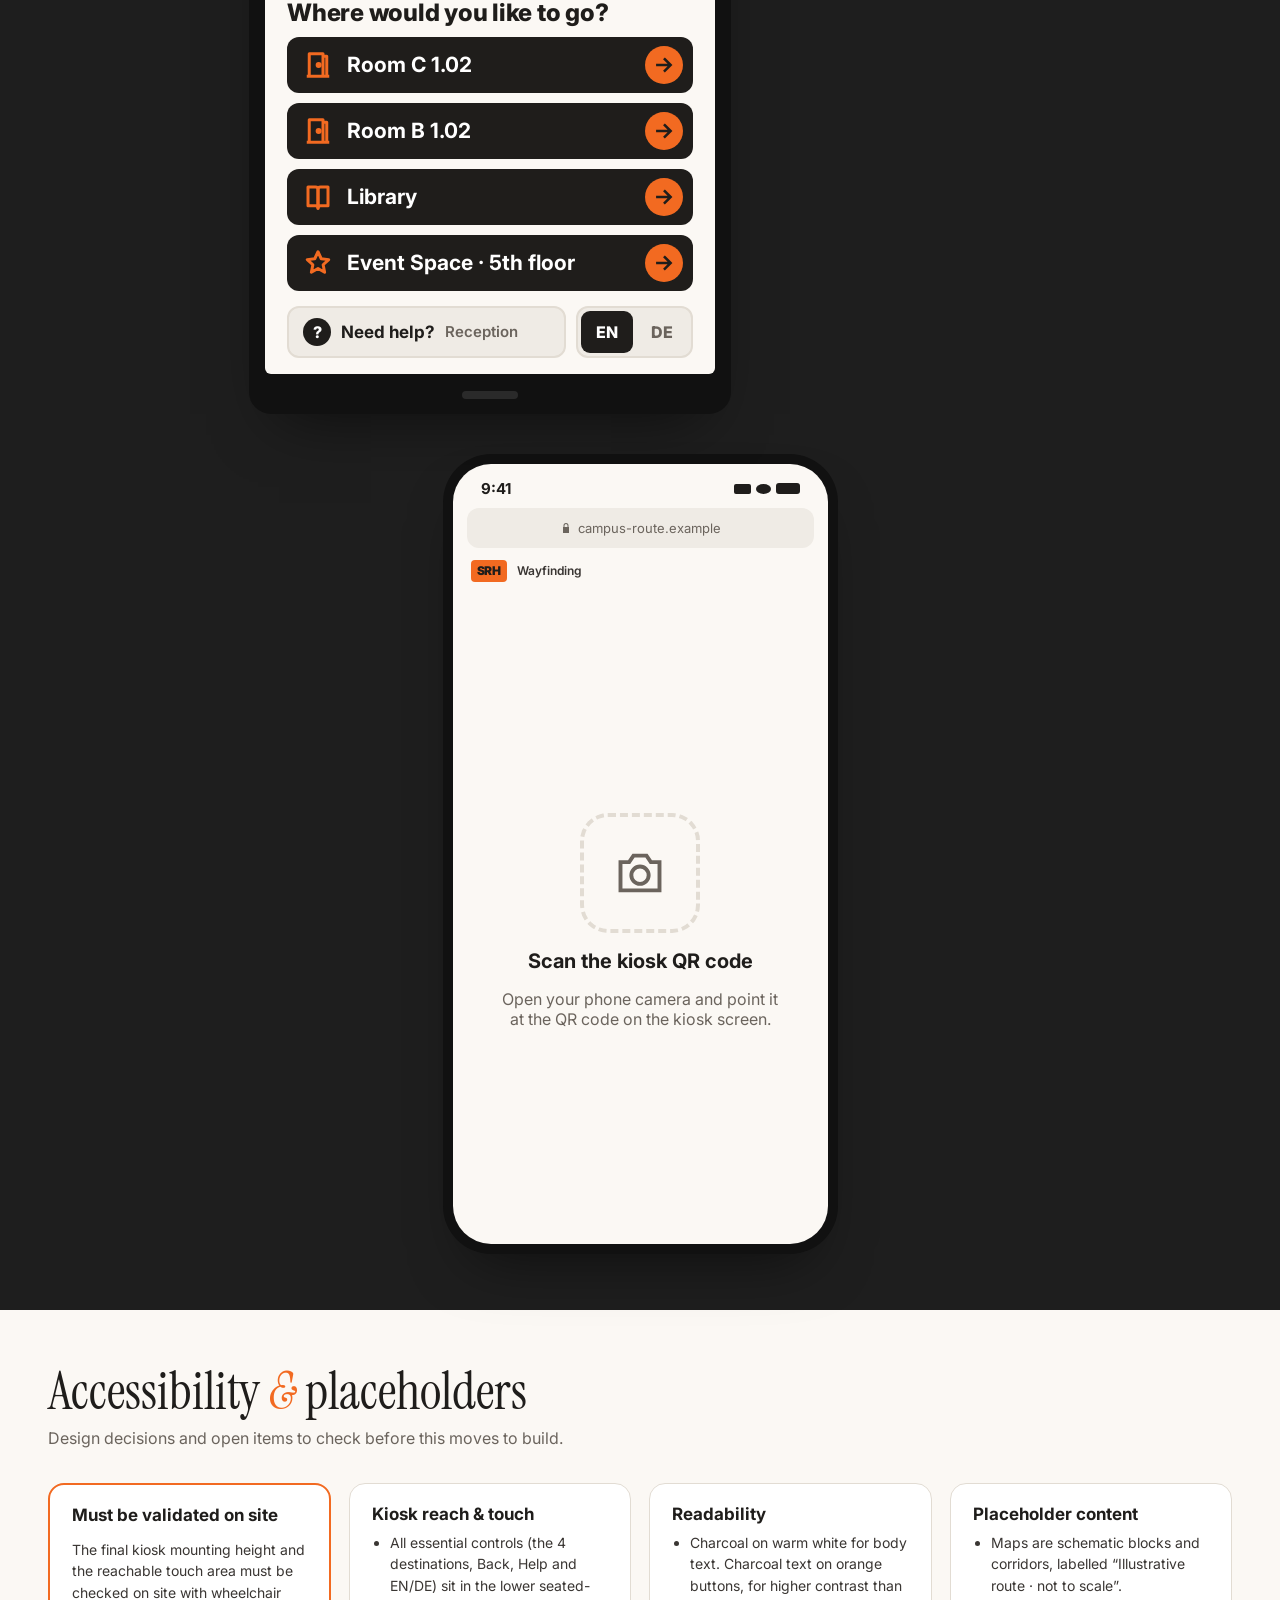
==== commit 3624c4cb: "Ask for a step-free route on routes with stairs; grey out floors 2-3 Routes for Room B 1.02 and the " ====
--- a/index.html
+++ b/index.html
@@ -7,7 +7,7 @@
   <link rel="preconnect" href="https://fonts.googleapis.com">
   <link rel="preconnect" href="https://fonts.gstatic.com" crossorigin>
   <link href="https://fonts.googleapis.com/css2?family=Inter:wght@400;600;700;800;900&family=Instrument+Serif:ital@0;1&display=swap" rel="stylesheet">
-  <link rel="stylesheet" href="styles.css?v=ae79c67">
+  <link rel="stylesheet" href="styles.css?v=20261126a">
 </head>
 <body>
 
@@ -125,6 +125,11 @@
     <button class="chip-btn" data-hfdest="lib">Library</button>
     <button class="chip-btn" data-hfdest="event">Event Space · 5th floor</button>
   </div>
+  <div class="toolbar" id="hf-mode" hidden>
+    <span class="toolbar-label">This route has stairs. Show:</span>
+    <button class="chip-btn" data-hfmode="lift">Step-free route (lift)</button>
+    <button class="chip-btn" data-hfmode="stairs">Route with stairs</button>
+  </div>
   <div class="row gallery" id="hf-phone"></div>
 </section>
 
@@ -156,6 +161,7 @@
         <li>All essential controls (the 4 destinations, Back, Help and EN/DE) sit in the lower seated-reach zone.</li>
         <li>The title, illustration and map preview are placed higher because they are read-only.</li>
         <li>Buttons are full width and 56–58 px tall with 10 px gaps. Every button has a text label, never an icon alone.</li>
+        <li>Routes that use stairs (Room B 1.02, Event Space) first ask on the phone: step-free route with the lift, or the route with stairs. The choice can be changed from the route overview.</li>
         <li>The QR code sits at mid-height so it can be scanned standing or seated.</li>
       </ul>
     </div>
@@ -172,6 +178,7 @@
       <h4>Placeholder content</h4>
       <ul>
         <li>Maps are schematic blocks and corridors, labelled “Illustrative route · not to scale”.</li>
+        <li>Floors 2 and 3 are not used by the university, so they are greyed out in the building illustration.</li>
         <li>Step texts, times and distances are invented examples, including the lift and stair wording.</li>
         <li>The QR codes are real: each opens <code>route.html#&lt;destination&gt;</code> in the phone’s browser. They are generated by <code>tools/make-qr.swift</code>.</li>
         <li>All route content lives in <code>routes.js</code>, so it can be replaced once verified directions exist.</li>
@@ -191,9 +198,9 @@
   <p>Student design prototype with SRH-inspired styling. Routes are illustrative placeholders. This is not an official SRH service.</p>
 </footer>
 
-<script src="routes.js?v=ae79c67"></script>
-<script src="qr-codes.js?v=ae79c67"></script>
-<script src="screens.js?v=ae79c67"></script>
-<script src="app.js?v=ae79c67"></script>
+<script src="routes.js?v=20261126a"></script>
+<script src="qr-codes.js?v=20261126a"></script>
+<script src="screens.js?v=20261126a"></script>
+<script src="app.js?v=20261126a"></script>
 </body>
 </html>
--- a/styles.css
+++ b/styles.css
@@ -594,3 +594,34 @@
   #wf-kiosk .connector { flex-direction: row; gap: 10px; width: auto; }
   #wf-kiosk .connector svg { transform: rotate(90deg); width: 40px; }
 }
+
+/* ---------- Step-free route choice (routes with stairs) ---------- */
+.choice-lede { font-size: 16px; line-height: 1.45; color: var(--muted); font-weight: 600; margin: 0 0 16px; }
+.choice-list { display: flex; flex-direction: column; gap: 12px; }
+.choice-btn {
+  display: flex; align-items: center; gap: 14px; width: 100%; min-height: 76px; padding: 12px 12px 12px 16px;
+  background: var(--char); color: #fff; border: 0; border-radius: 14px; text-align: left; cursor: pointer; font: inherit;
+}
+.choice-btn .ic { width: 34px; height: 34px; flex: none; color: var(--orange); }
+.choice-btn .ic svg { width: 100%; height: 100%; }
+.choice-btn .lbl { flex: 1; display: flex; flex-direction: column; gap: 3px; }
+.choice-btn .lbl b { font-size: 20px; font-weight: 800; }
+.choice-btn .lbl small { font-size: 14px; font-weight: 600; color: #D8D2CA; }
+.choice-btn .go { width: 40px; height: 40px; border-radius: 10px; display: grid; place-items: center; background: var(--orange); color: var(--char); flex: none; }
+.choice-btn:active { background: var(--orange); color: var(--char); }
+.choice-btn:active .ic { color: var(--char); }
+.choice-btn:active small { color: var(--char); }
+.mode-badge { display: flex; align-items: center; gap: 10px; background: #fff; border: 2px solid var(--char); border-radius: 12px; padding: 8px 8px 8px 12px; font-size: 15px; margin-bottom: 12px; }
+.mode-badge .ic { width: 24px; height: 24px; flex: none; color: var(--orange-deep); }
+.mode-badge .ic svg { width: 100%; height: 100%; }
+.mode-badge > span:nth-child(2) { flex: 1; }
+.mode-change { border: 0; background: var(--stone, #EFEBE5); color: var(--char); font: inherit; font-weight: 700; font-size: 14px; padding: 8px 12px; border-radius: 8px; cursor: pointer; text-decoration: underline; }
+.phone-note .sf-note { display: inline-flex; align-items: center; gap: 8px; color: var(--char); }
+.phone-note .sf-note svg { width: 20px; height: 20px; flex: none; color: var(--orange-deep); }
+.building-card { display: flex; align-items: center; gap: 14px; margin-top: 18px; padding: 14px; background: #fff; border: 1px solid #E2DCD3; border-radius: 14px; }
+.building-card .floors { width: 150px; flex: none; }
+.building-card p { margin: 0; font-size: 14px; line-height: 1.45; color: var(--muted); font-weight: 600; }
+.building-card p b { display: block; color: var(--char); font-size: 16px; margin-bottom: 4px; }
+.phone.real .choice-btn:focus-visible, .phone.real .mode-change:focus-visible { outline: 3px solid var(--char); outline-offset: 2px; }
+.toolbar[hidden] { display: none; }
+.toolbar-label { font-size: 14px; font-weight: 700; opacity: .8; }
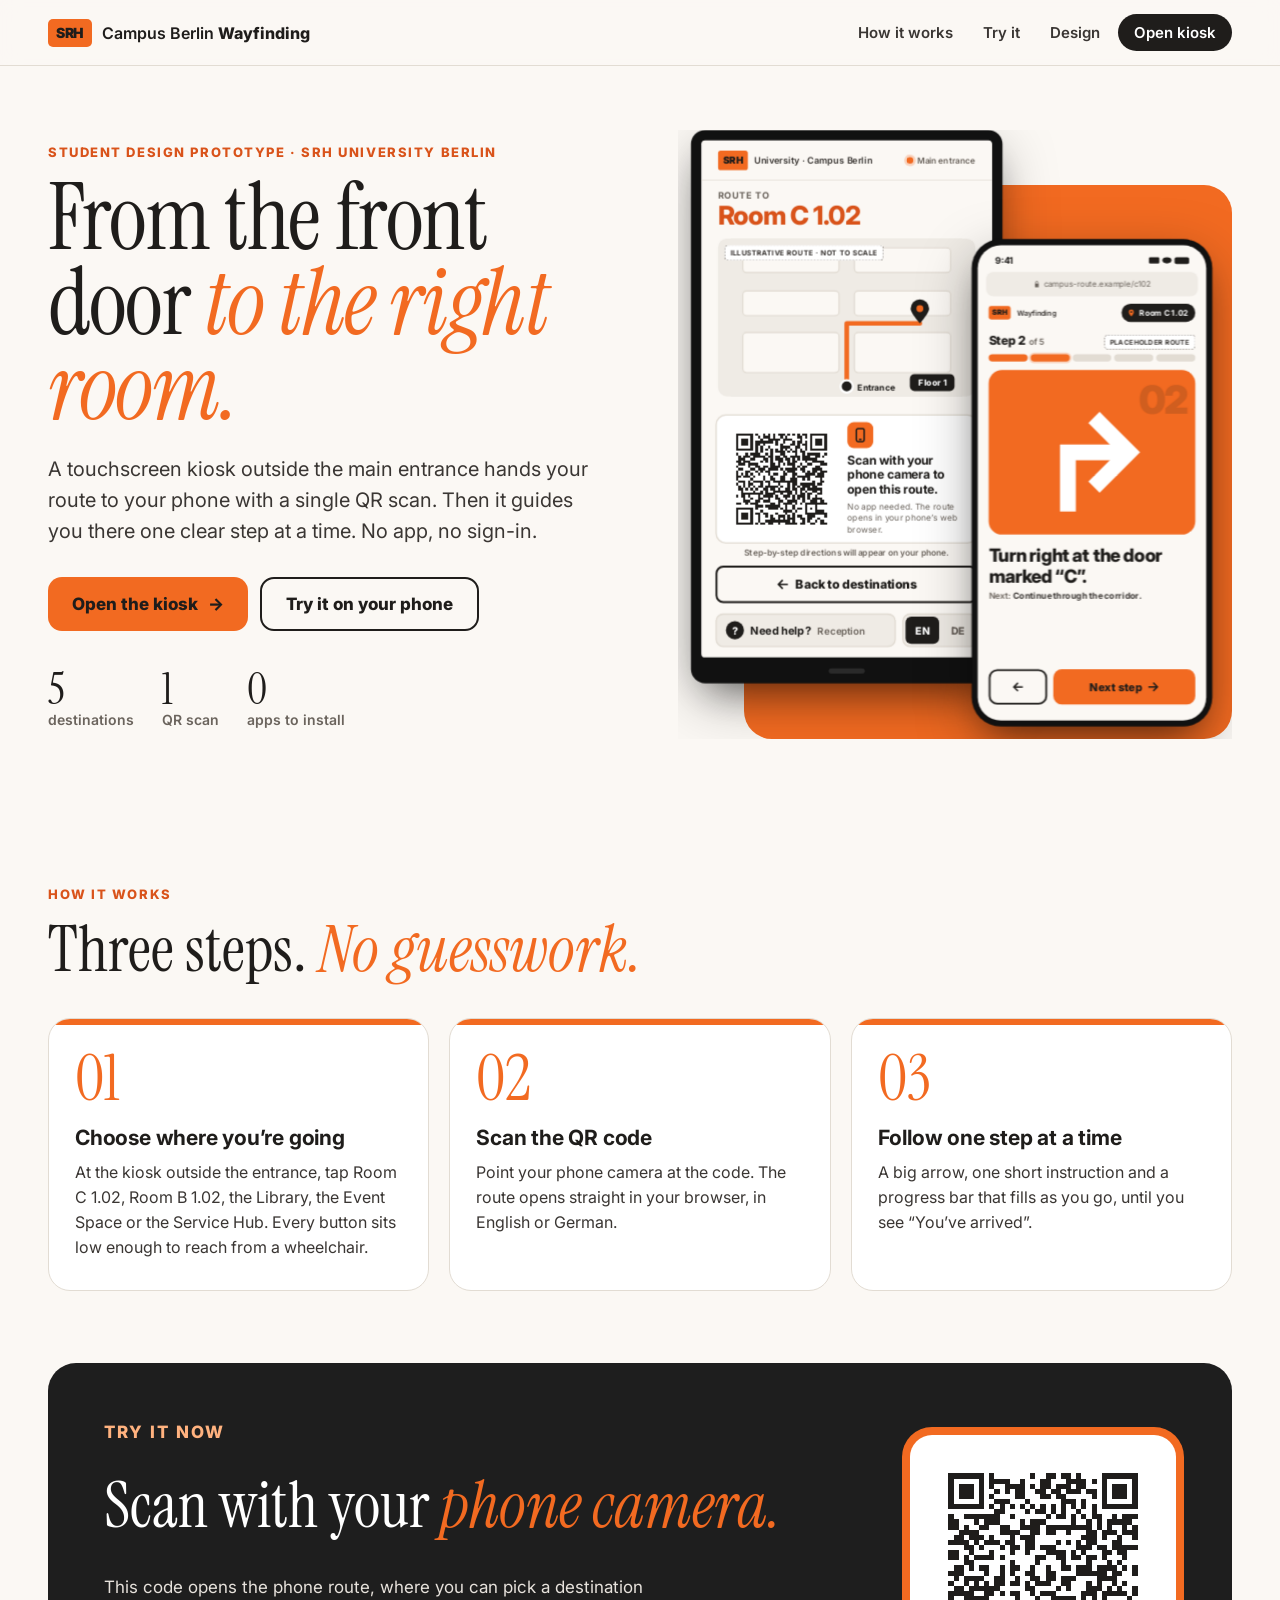
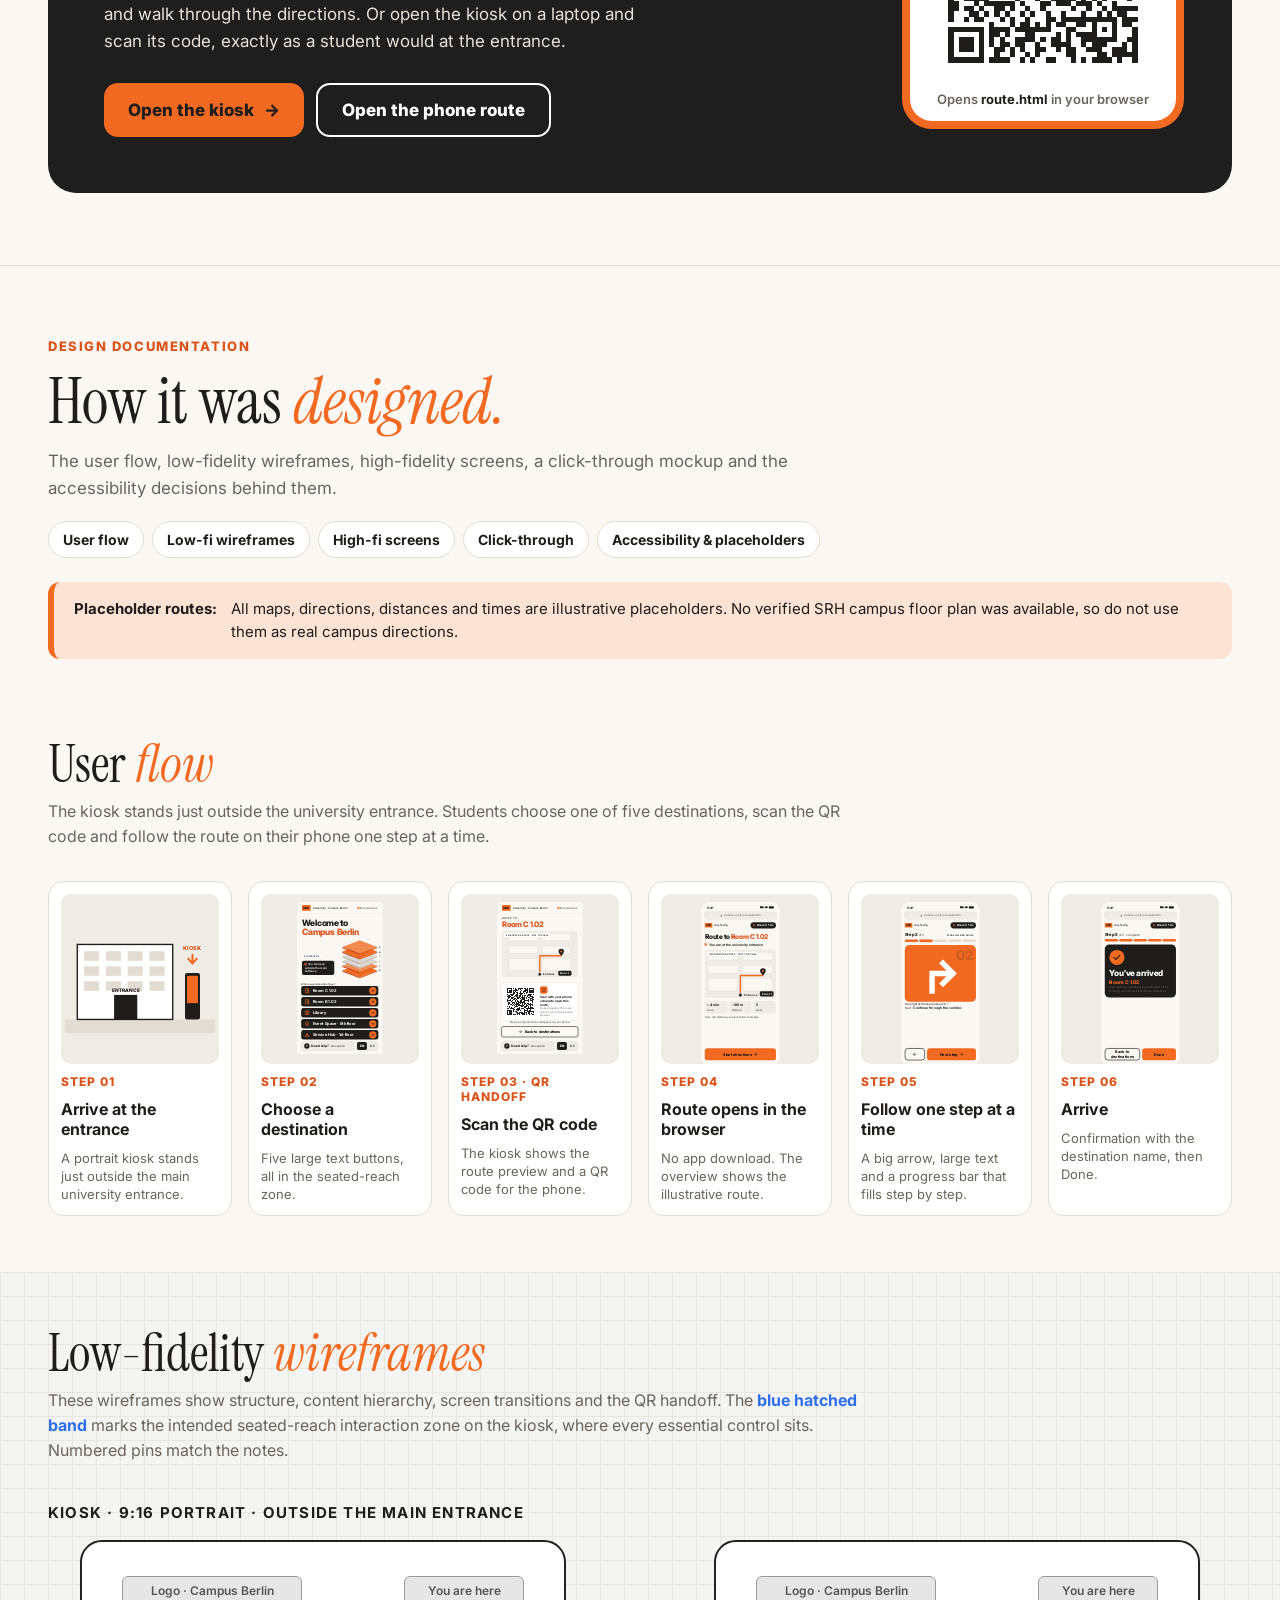
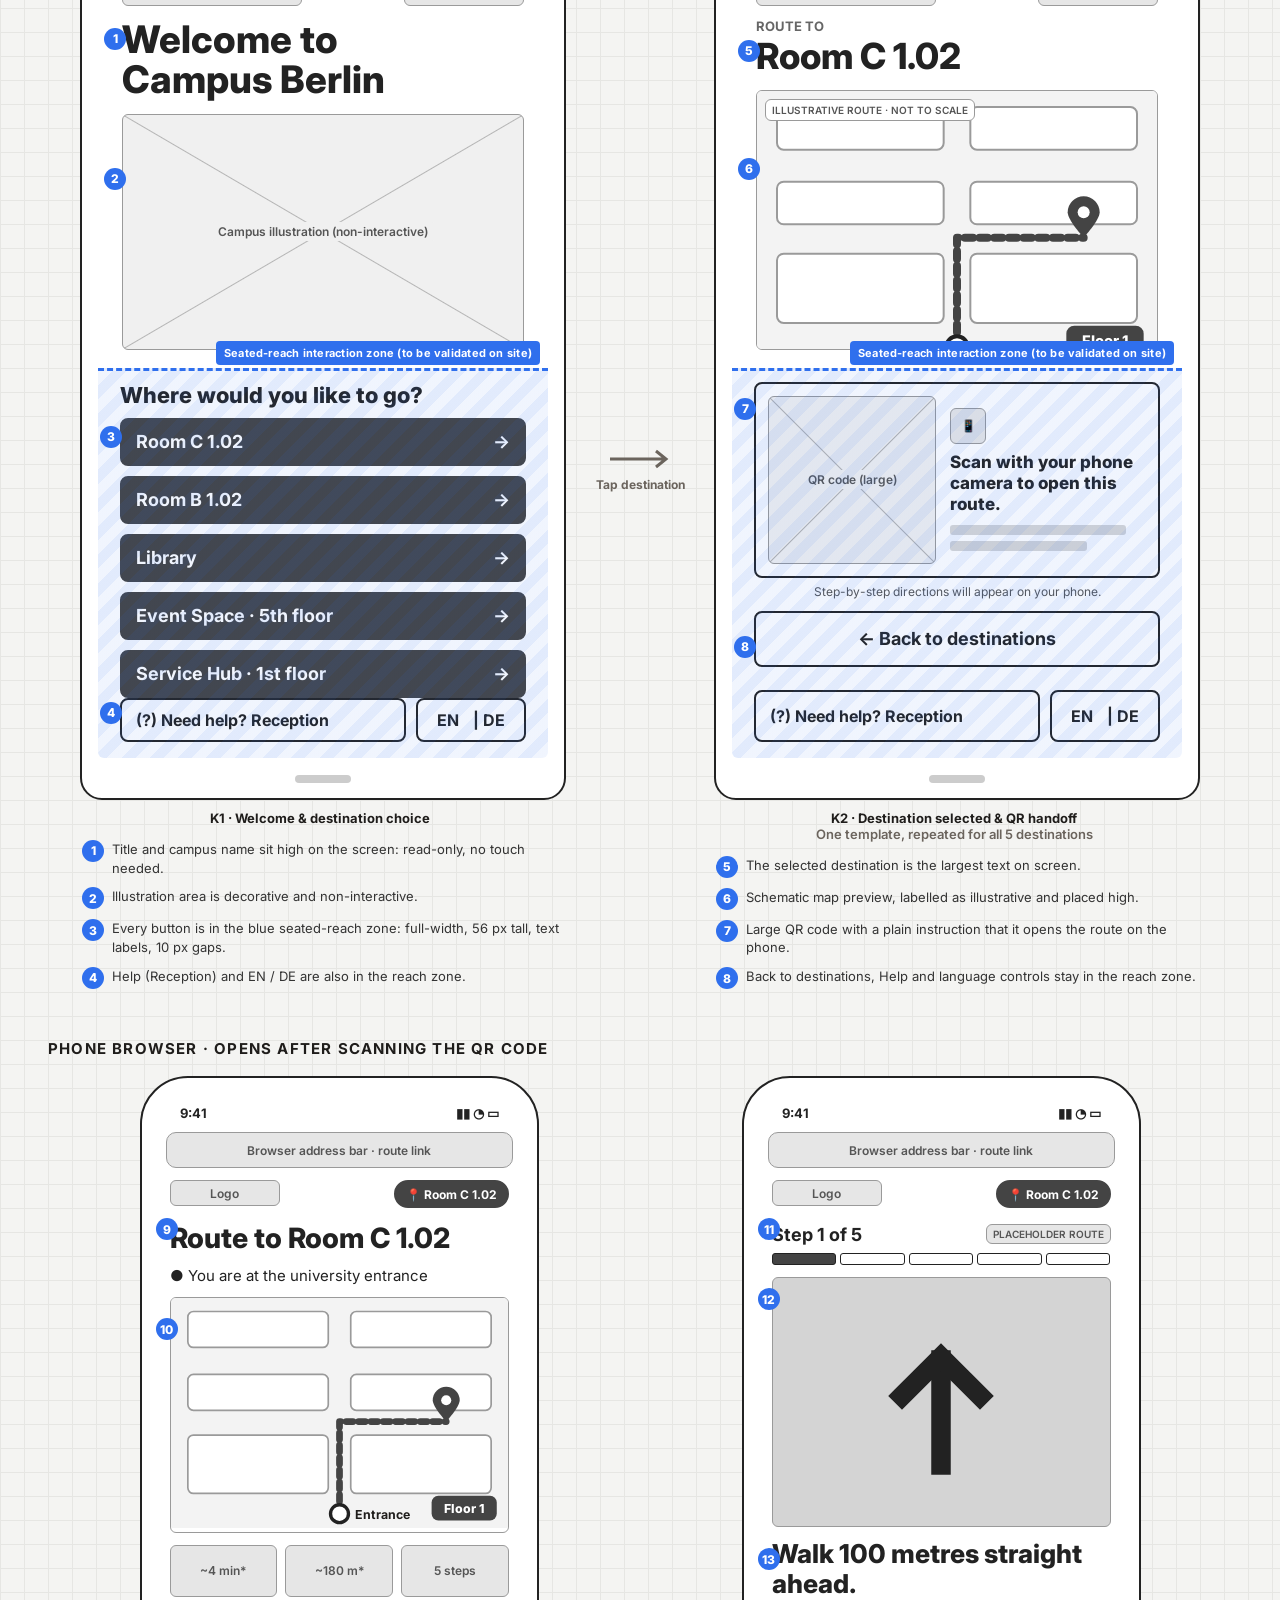
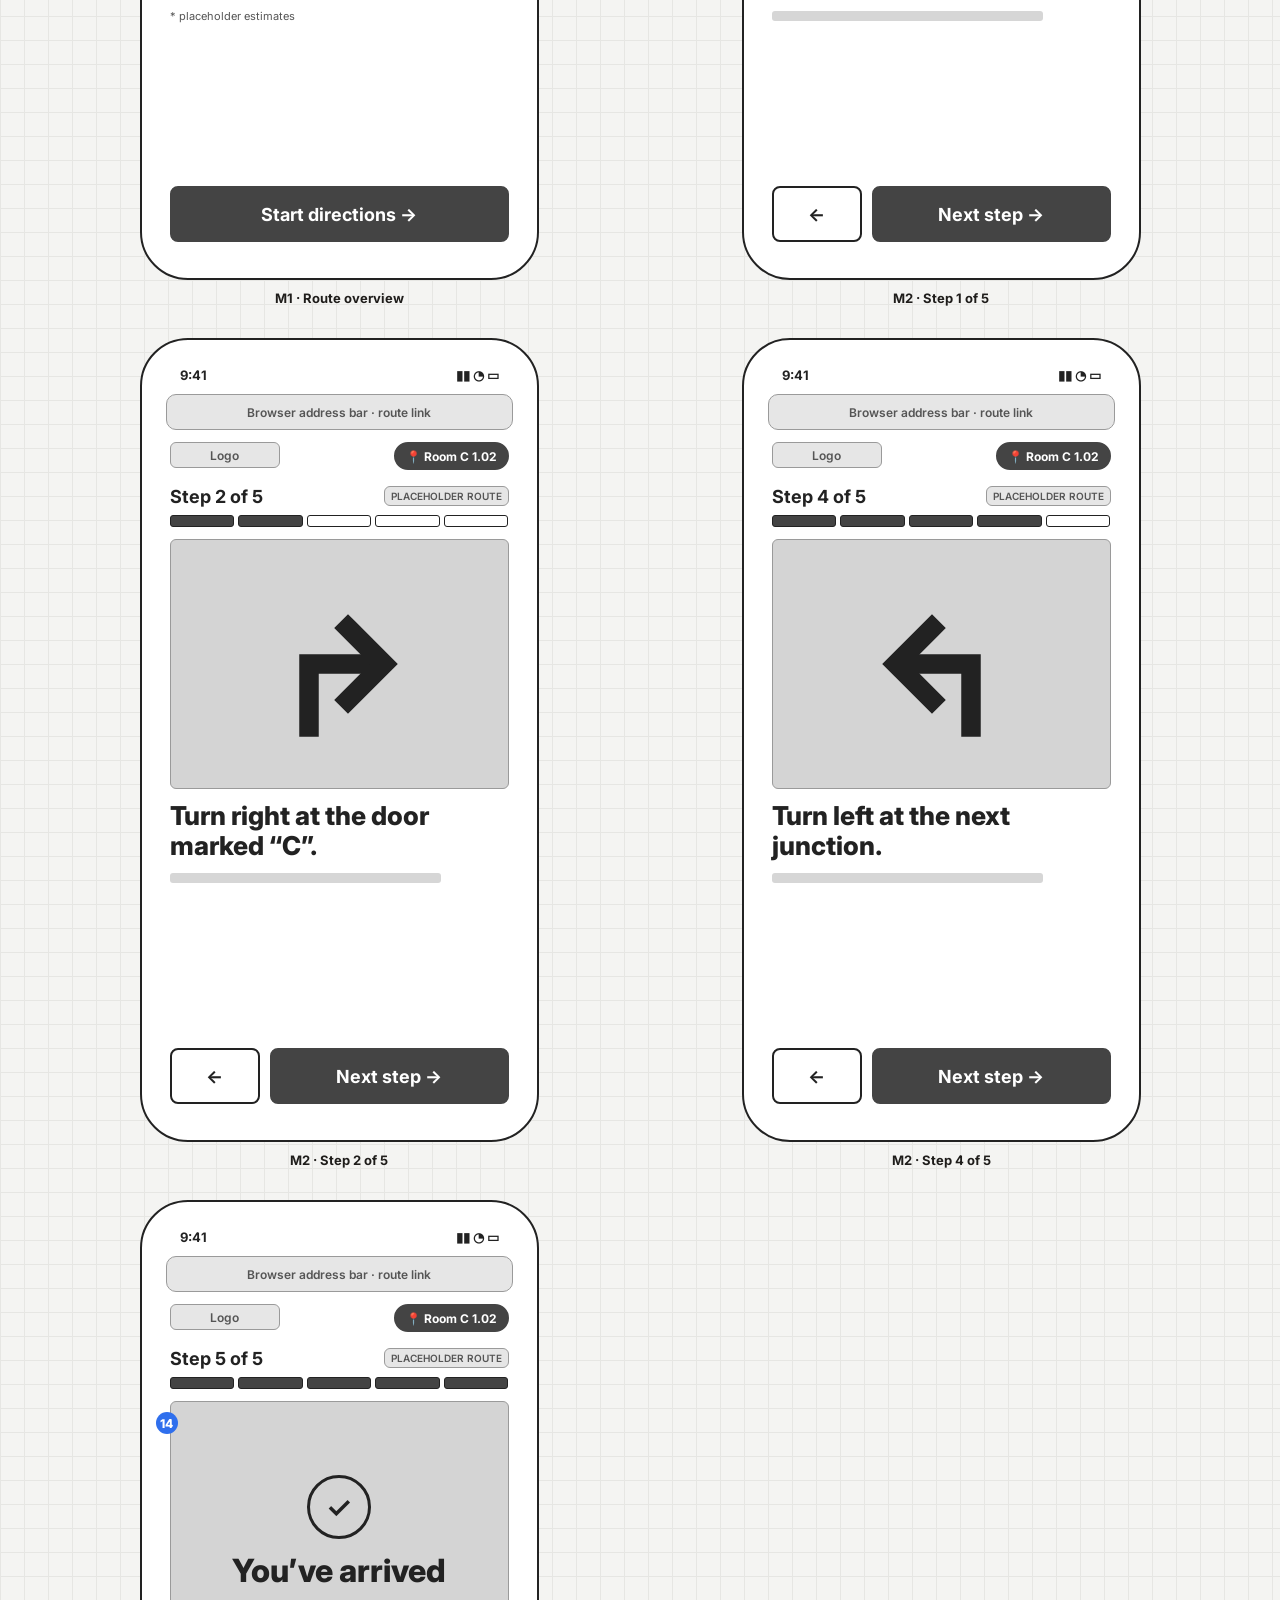
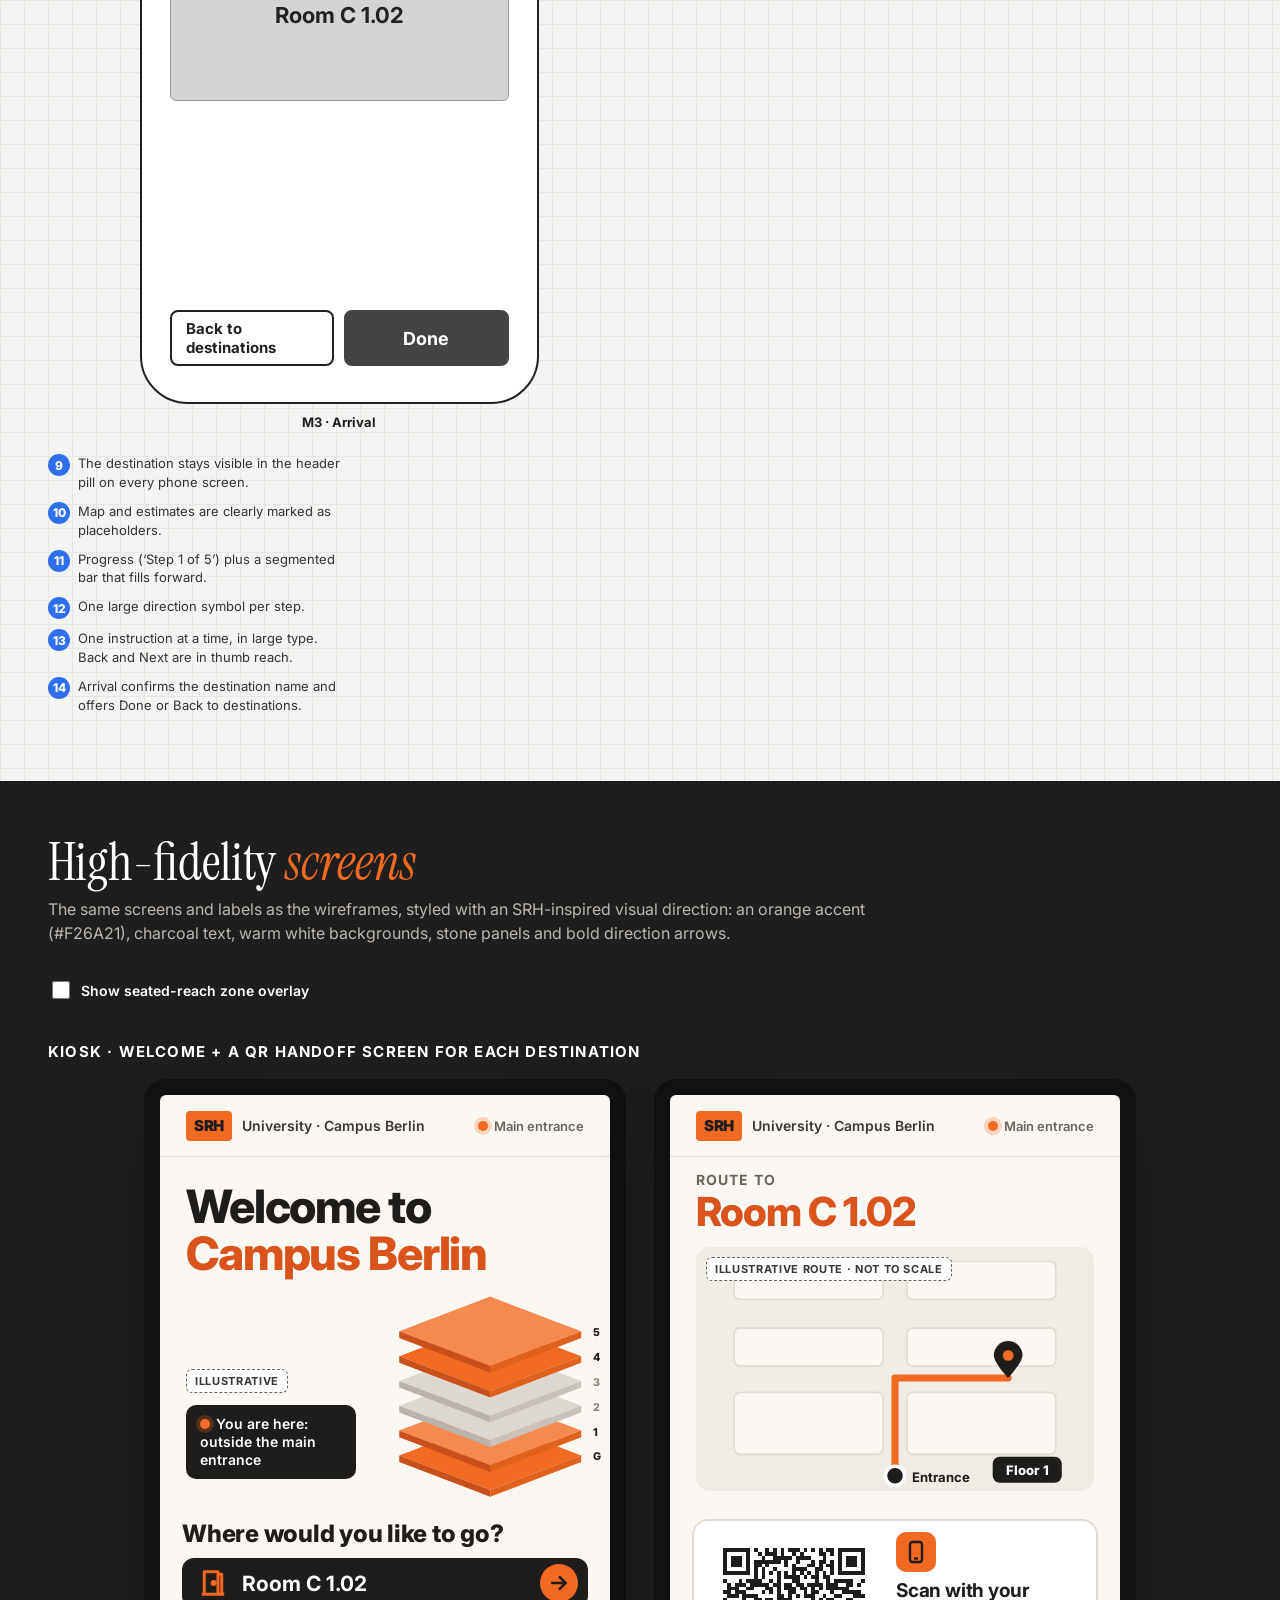
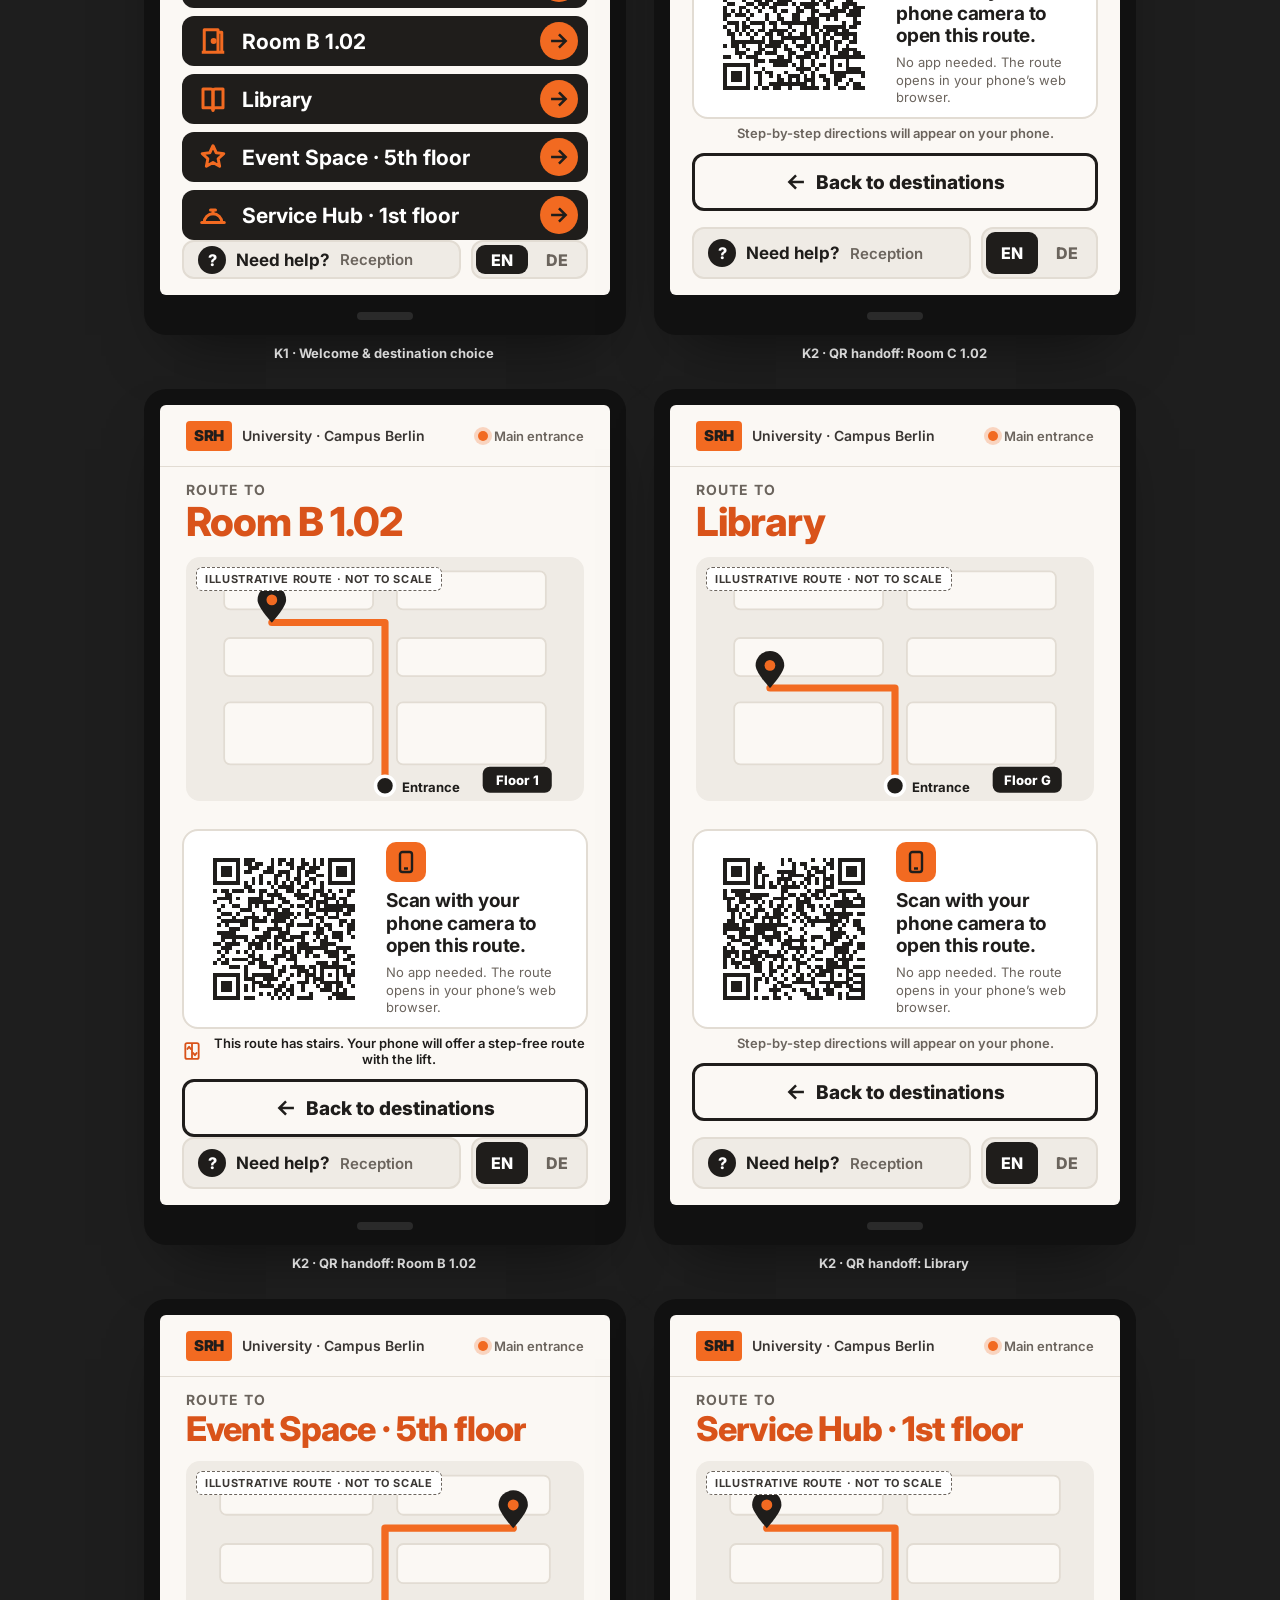
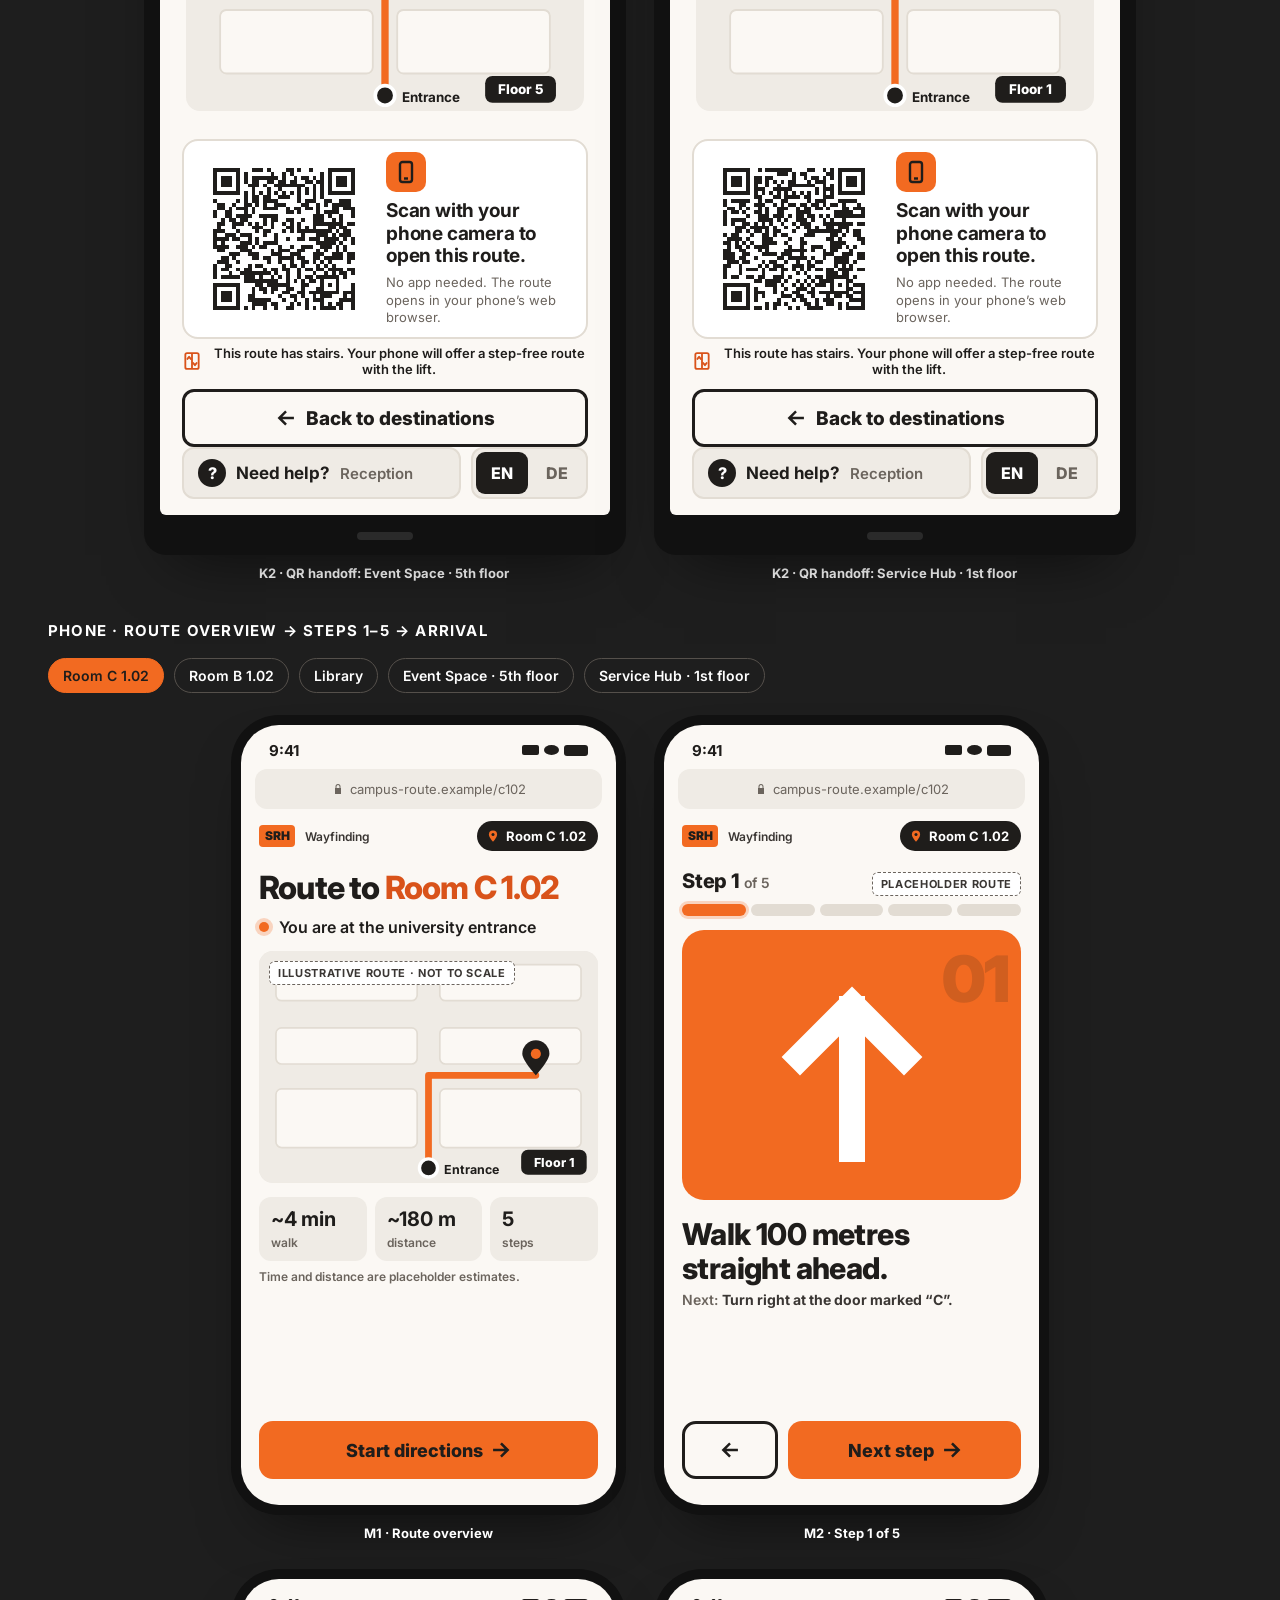
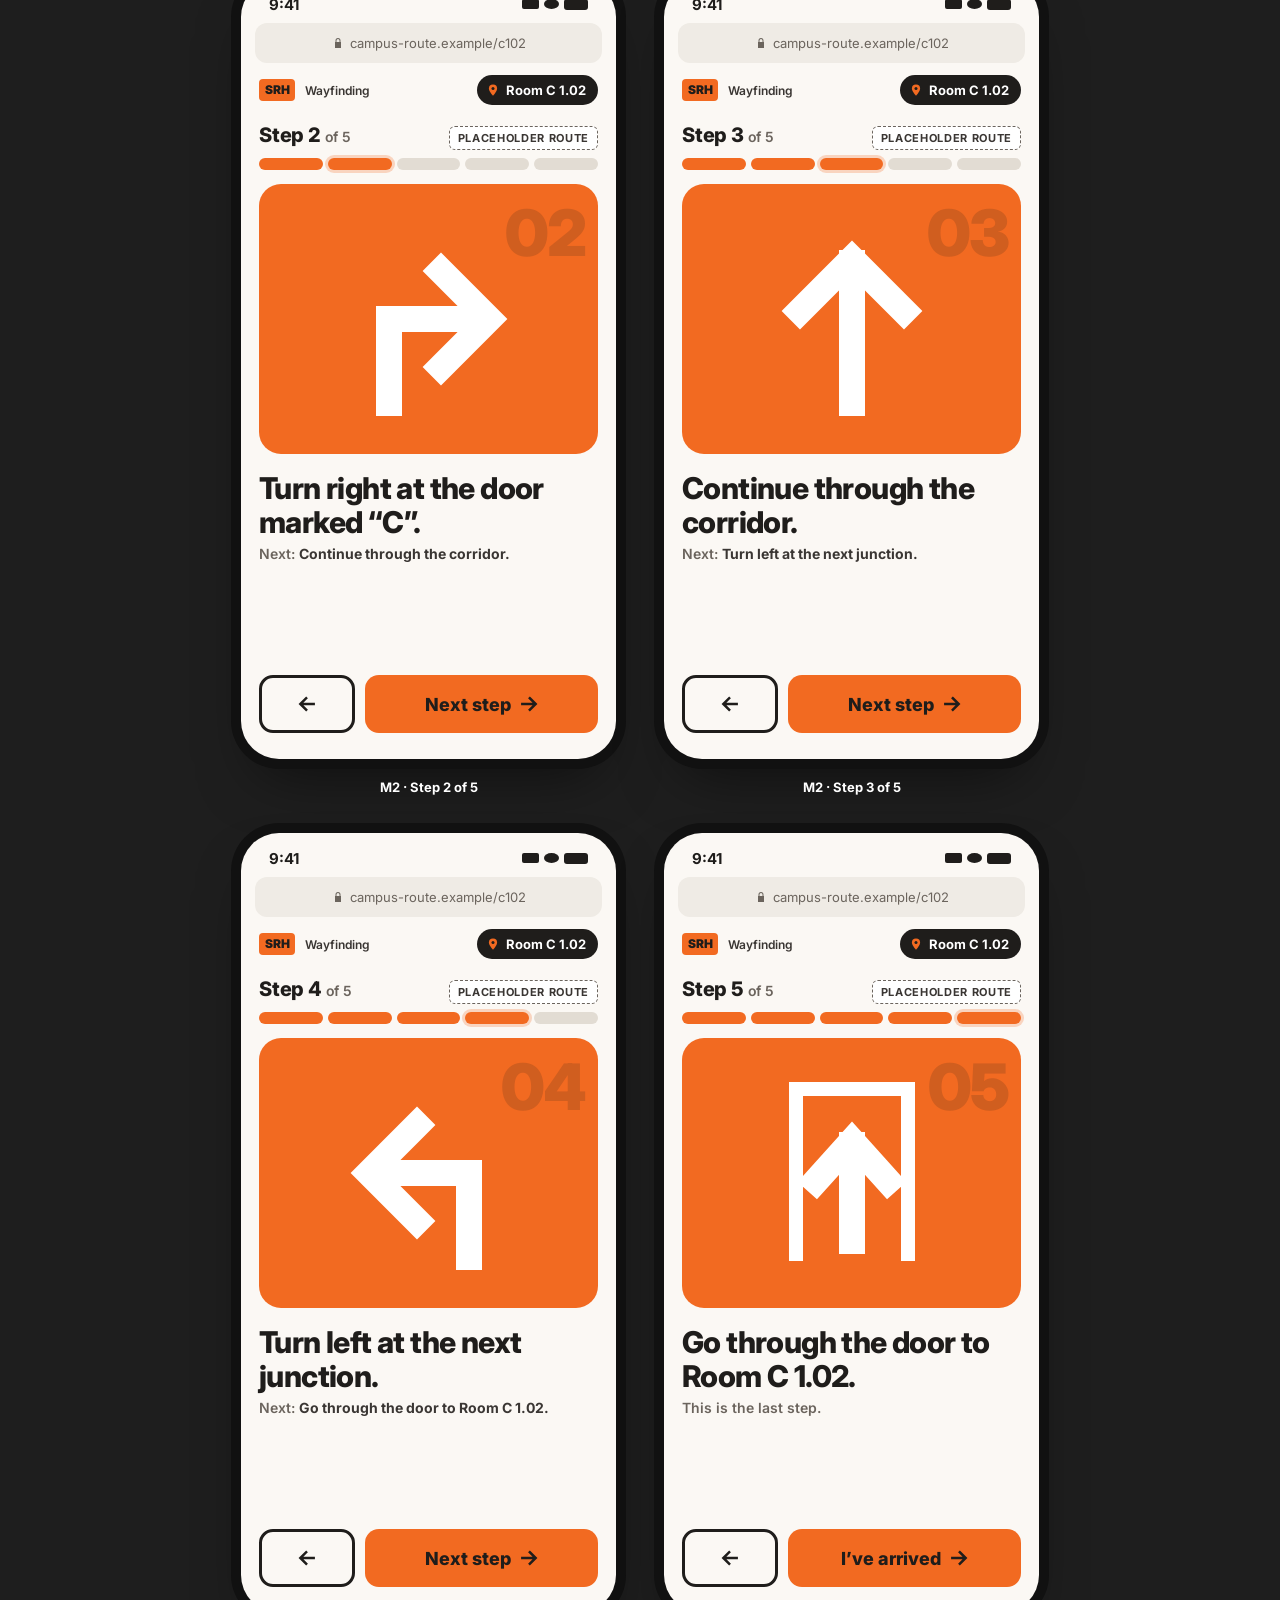
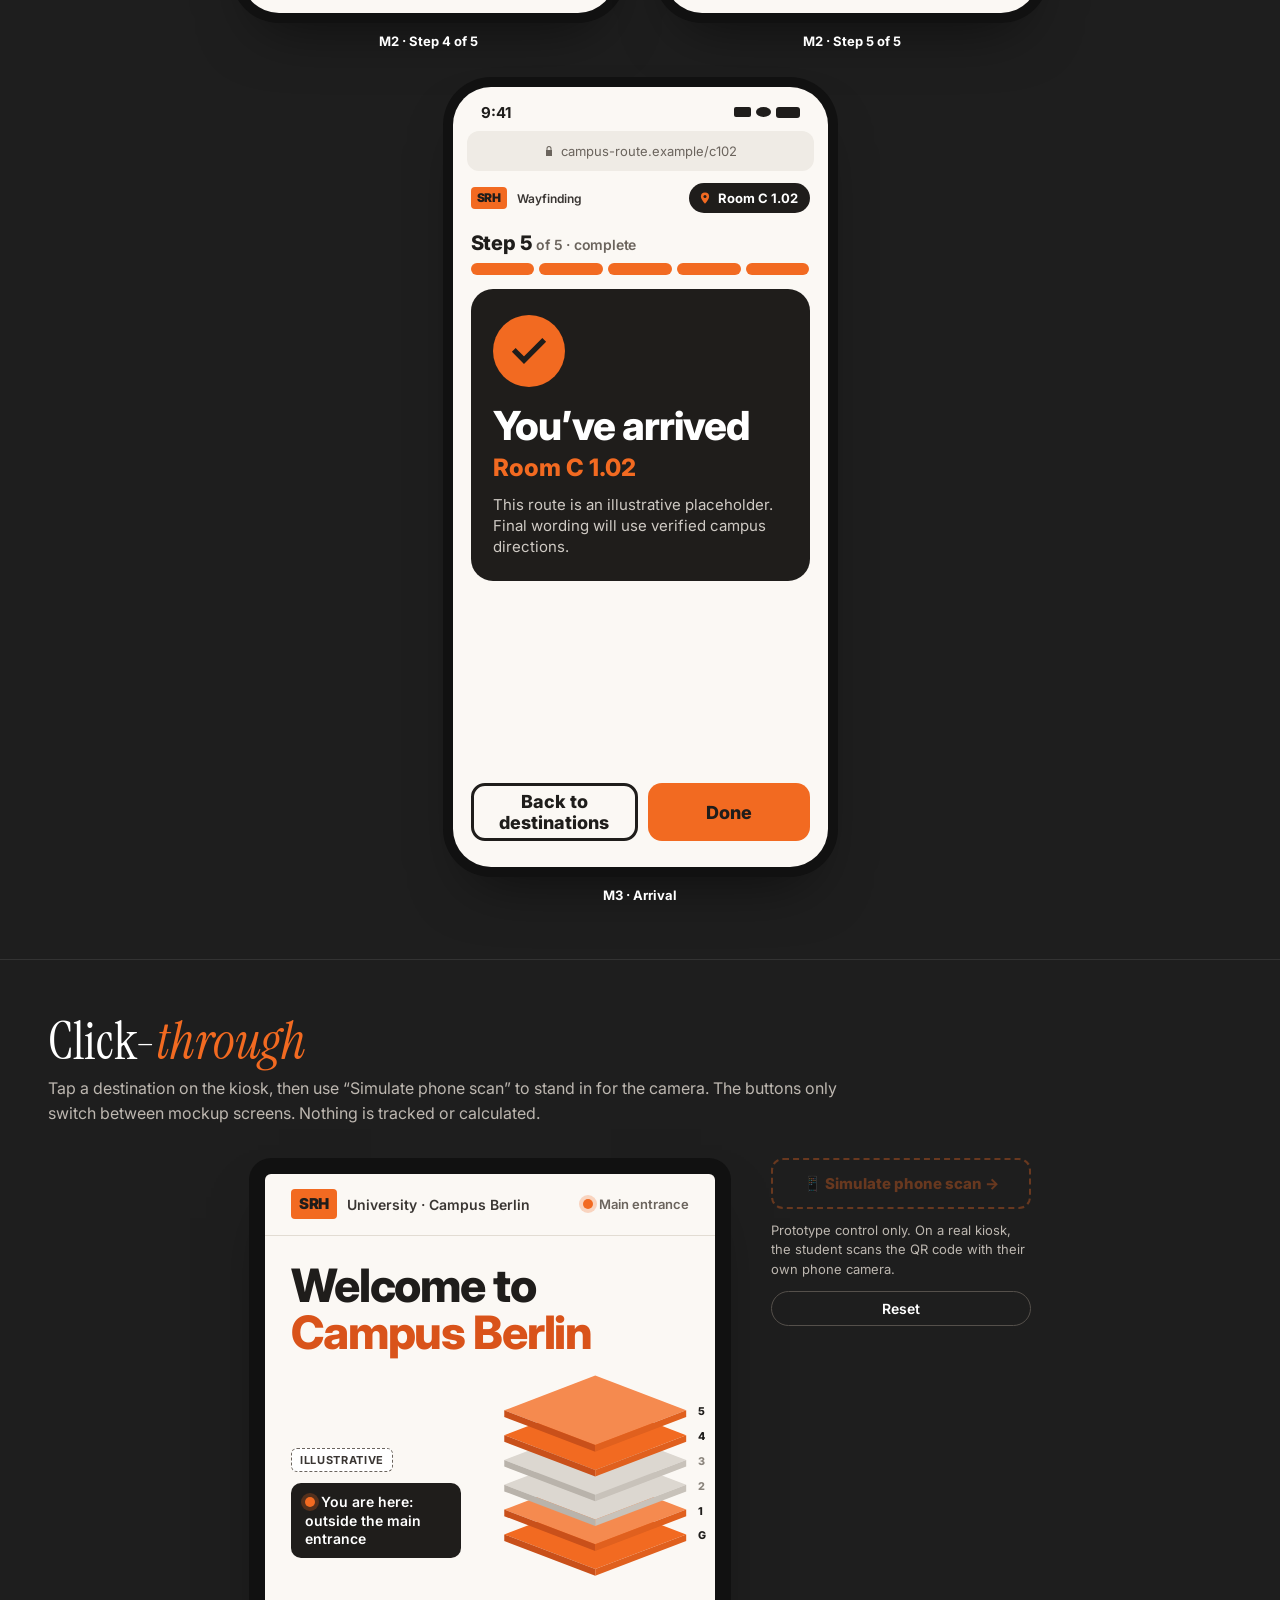
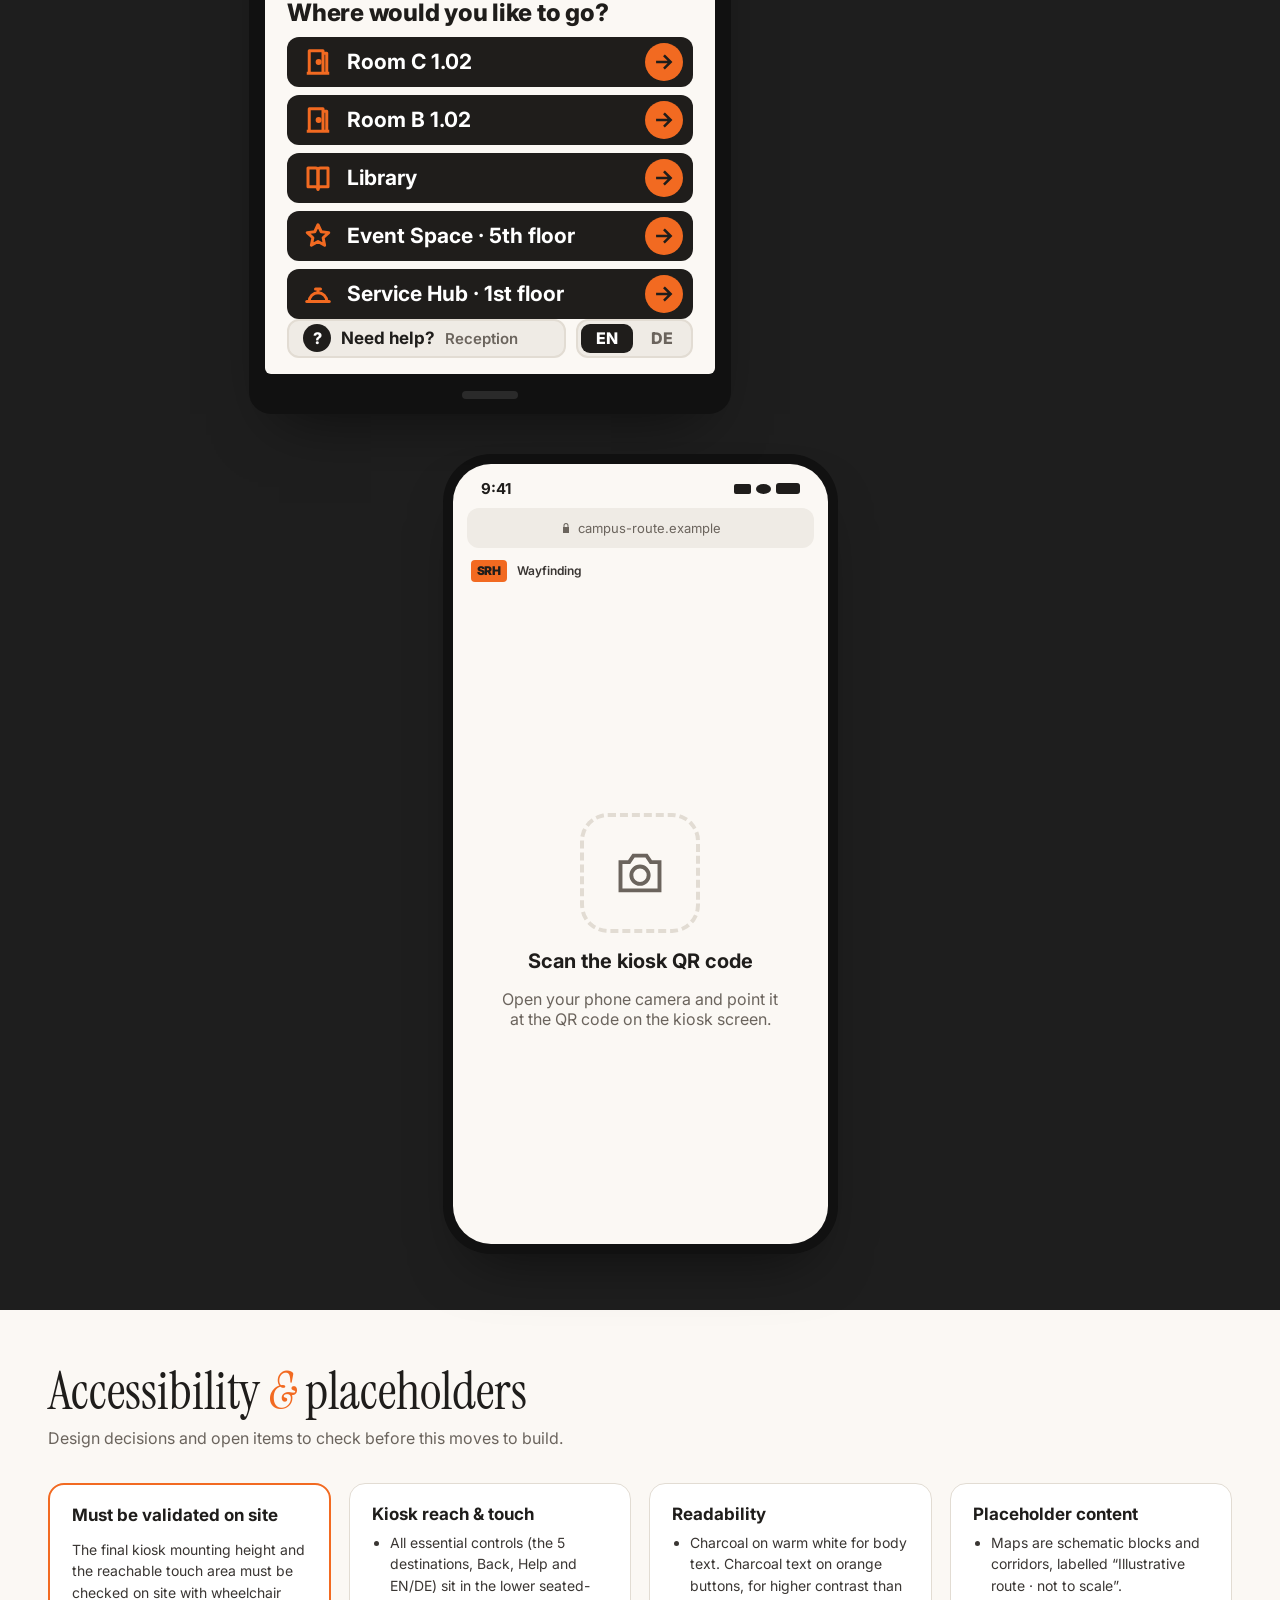
==== commit e87d49b0: "Add Service Hub as a fifth destination with a real photo route The Service Hub route (lift and stair" ====
--- a/index.html
+++ b/index.html
@@ -7,7 +7,7 @@
   <link rel="preconnect" href="https://fonts.googleapis.com">
   <link rel="preconnect" href="https://fonts.gstatic.com" crossorigin>
   <link href="https://fonts.googleapis.com/css2?family=Inter:wght@400;600;700;800;900&family=Instrument+Serif:ital@0;1&display=swap" rel="stylesheet">
-  <link rel="stylesheet" href="styles.css?v=20261126a">
+  <link rel="stylesheet" href="styles.css?v=20261126c">
 </head>
 <body>
 
@@ -31,7 +31,7 @@
       <a class="cta cta-ghost" href="#try">Try it on your phone</a>
     </div>
     <ul class="hero-facts">
-      <li><b>4</b> destinations</li>
+      <li><b>5</b> destinations</li>
       <li><b>1</b> QR scan</li>
       <li><b>0</b> apps to install</li>
     </ul>
@@ -49,7 +49,7 @@
     <li>
       <span class="how-num">01</span>
       <h3>Choose where you’re going</h3>
-      <p>At the kiosk outside the entrance, tap Room C 1.02, Room B 1.02, the Library or the Event Space. Every button sits low enough to reach from a wheelchair.</p>
+      <p>At the kiosk outside the entrance, tap Room C 1.02, Room B 1.02, the Library, the Event Space or the Service Hub. Every button sits low enough to reach from a wheelchair.</p>
     </li>
     <li>
       <span class="how-num">02</span>
@@ -96,7 +96,7 @@
 
 <section class="block" id="flow-sec">
   <h2>User <em>flow</em></h2>
-  <p class="lede">The kiosk stands just outside the university entrance. Students choose one of four destinations, scan the QR code and follow the route on their phone one step at a time.</p>
+  <p class="lede">The kiosk stands just outside the university entrance. Students choose one of five destinations, scan the QR code and follow the route on their phone one step at a time.</p>
   <div class="flow" id="flow"></div>
 </section>
 
@@ -124,6 +124,7 @@
     <button class="chip-btn" data-hfdest="b102">Room B 1.02</button>
     <button class="chip-btn" data-hfdest="lib">Library</button>
     <button class="chip-btn" data-hfdest="event">Event Space · 5th floor</button>
+    <button class="chip-btn" data-hfdest="service">Service Hub · 1st floor</button>
   </div>
   <div class="toolbar" id="hf-mode" hidden>
     <span class="toolbar-label">This route has stairs. Show:</span>
@@ -158,10 +159,10 @@
     <div class="note-card">
       <h4>Kiosk reach & touch</h4>
       <ul>
-        <li>All essential controls (the 4 destinations, Back, Help and EN/DE) sit in the lower seated-reach zone.</li>
+        <li>All essential controls (the 5 destinations, Back, Help and EN/DE) sit in the lower seated-reach zone.</li>
         <li>The title, illustration and map preview are placed higher because they are read-only.</li>
-        <li>Buttons are full width and 56–58 px tall with 10 px gaps. Every button has a text label, never an icon alone.</li>
-        <li>Routes that use stairs (Room B 1.02, Event Space) first ask on the phone: step-free route with the lift, or the route with stairs. The choice can be changed from the route overview.</li>
+        <li>Buttons are full width and 50–58 px tall with 8–10 px gaps. Every button has a text label, never an icon alone.</li>
+        <li>Routes that use stairs (Room B 1.02, Event Space, Service Hub) first ask on the phone: step-free route with the lift, or the route with stairs. The choice can be changed from the route overview.</li>
         <li>The QR code sits at mid-height so it can be scanned standing or seated.</li>
       </ul>
     </div>
@@ -179,7 +180,7 @@
       <ul>
         <li>Maps are schematic blocks and corridors, labelled “Illustrative route · not to scale”.</li>
         <li>Floors 2 and 3 are not used by the university, so they are greyed out in the building illustration.</li>
-        <li>Step texts, times and distances are invented examples, including the lift and stair wording.</li>
+        <li>Step texts, times and distances are invented examples, including the lift and stair wording. <b>Exception:</b> the Service Hub route is a real, walked route with a photo for each step, shared by classmates in the course group chat.</li>
         <li>The QR codes are real: each opens <code>route.html#&lt;destination&gt;</code> in the phone’s browser. They are generated by <code>tools/make-qr.swift</code>.</li>
         <li>All route content lives in <code>routes.js</code>, so it can be replaced once verified directions exist.</li>
       </ul>
@@ -198,9 +199,9 @@
   <p>Student design prototype with SRH-inspired styling. Routes are illustrative placeholders. This is not an official SRH service.</p>
 </footer>
 
-<script src="routes.js?v=20261126a"></script>
-<script src="qr-codes.js?v=20261126a"></script>
-<script src="screens.js?v=20261126a"></script>
-<script src="app.js?v=20261126a"></script>
+<script src="routes.js?v=20261126c"></script>
+<script src="qr-codes.js?v=20261126c"></script>
+<script src="screens.js?v=20261126c"></script>
+<script src="app.js?v=20261126c"></script>
 </body>
 </html>
--- a/styles.css
+++ b/styles.css
@@ -625,3 +625,20 @@
 .phone.real .choice-btn:focus-visible, .phone.real .mode-change:focus-visible { outline: 3px solid var(--char); outline-offset: 2px; }
 .toolbar[hidden] { display: none; }
 .toolbar-label { font-size: 14px; font-weight: 700; opacity: .8; }
+
+/* ---------- Step photos (optional, steps[].photo in routes.js) ---------- */
+.view-switch { display: flex; gap: 4px; background: var(--stone); border-radius: 10px; padding: 4px; margin: 0 0 12px; }
+.view-switch button { flex: 1; border: 0; background: transparent; font: inherit; font-size: 15px; font-weight: 700; color: var(--muted); padding: 9px 0; border-radius: 7px; cursor: pointer; }
+.view-switch button[aria-pressed="true"] { background: var(--char); color: #fff; }
+.photo-card { position: relative; flex: none; margin: 0; border-radius: 18px; overflow: hidden; background: var(--stone-2); aspect-ratio: 4 / 3; }
+.photo-card img { display: block; width: 100%; height: 100%; object-fit: cover; }
+.photo-card .photo-dir { position: absolute; right: 12px; bottom: 12px; width: 64px; height: 64px; border-radius: 14px; background: var(--orange); display: grid; place-items: center; box-shadow: 0 4px 12px rgba(0,0,0,.25); }
+.photo-card .photo-dir svg.small { width: 44px; height: 44px; color: #fff; }
+.photo-card .stepno { position: absolute; left: 12px; top: 10px; font-size: 22px; font-weight: 900; color: #fff; background: rgba(31,29,27,.75); padding: 2px 10px; border-radius: 8px; }
+.phone.real .photo-card { max-height: 42vh; }
+.phone.real .view-switch button:focus-visible { outline: 3px solid var(--char); outline-offset: 2px; }
+
+/* Five destinations: slightly shorter kiosk buttons so all fit in the reach zone */
+.dest-list { gap: 8px; }
+.dest-list .dest-btn { height: 50px; }
+.real-tag { font-size: 11px; font-weight: 800; letter-spacing: .06em; text-transform: uppercase; color: #fff; background: #2E7D4F; padding: 4px 8px; border-radius: 6px; }
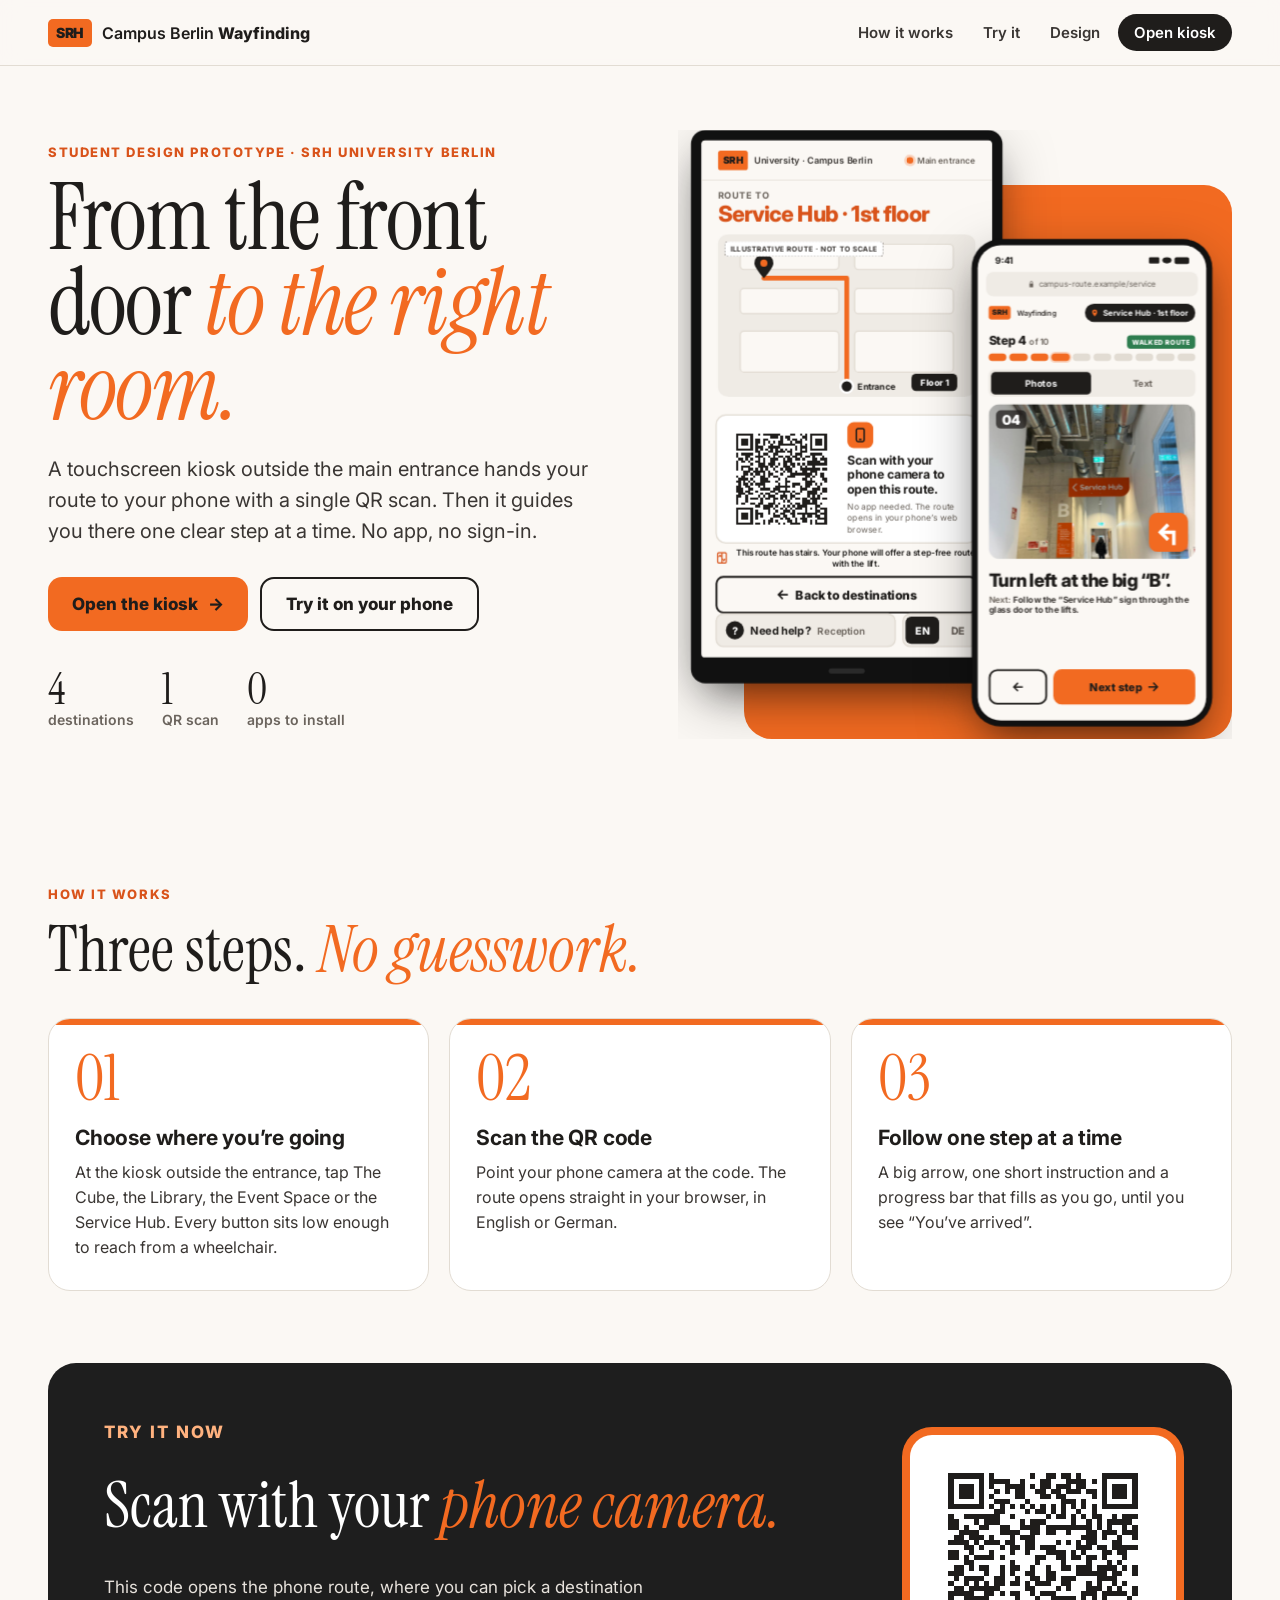
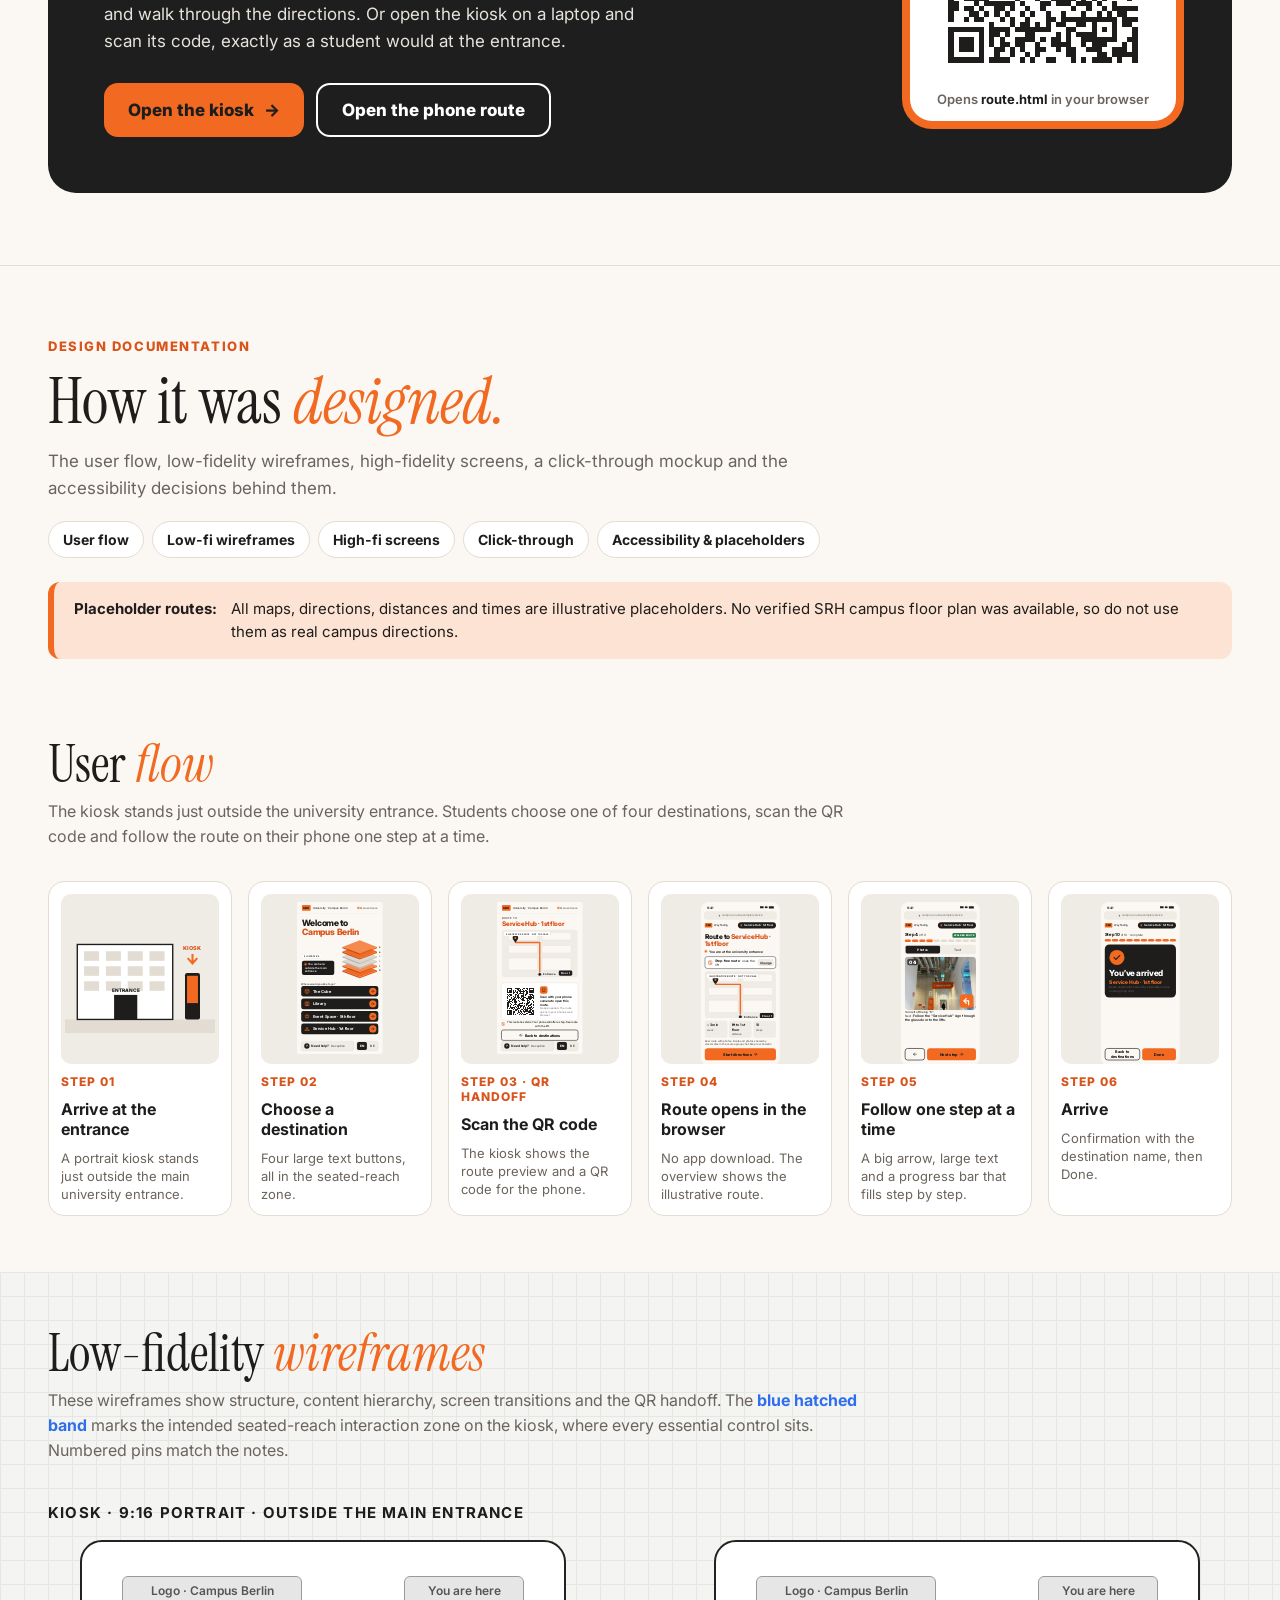
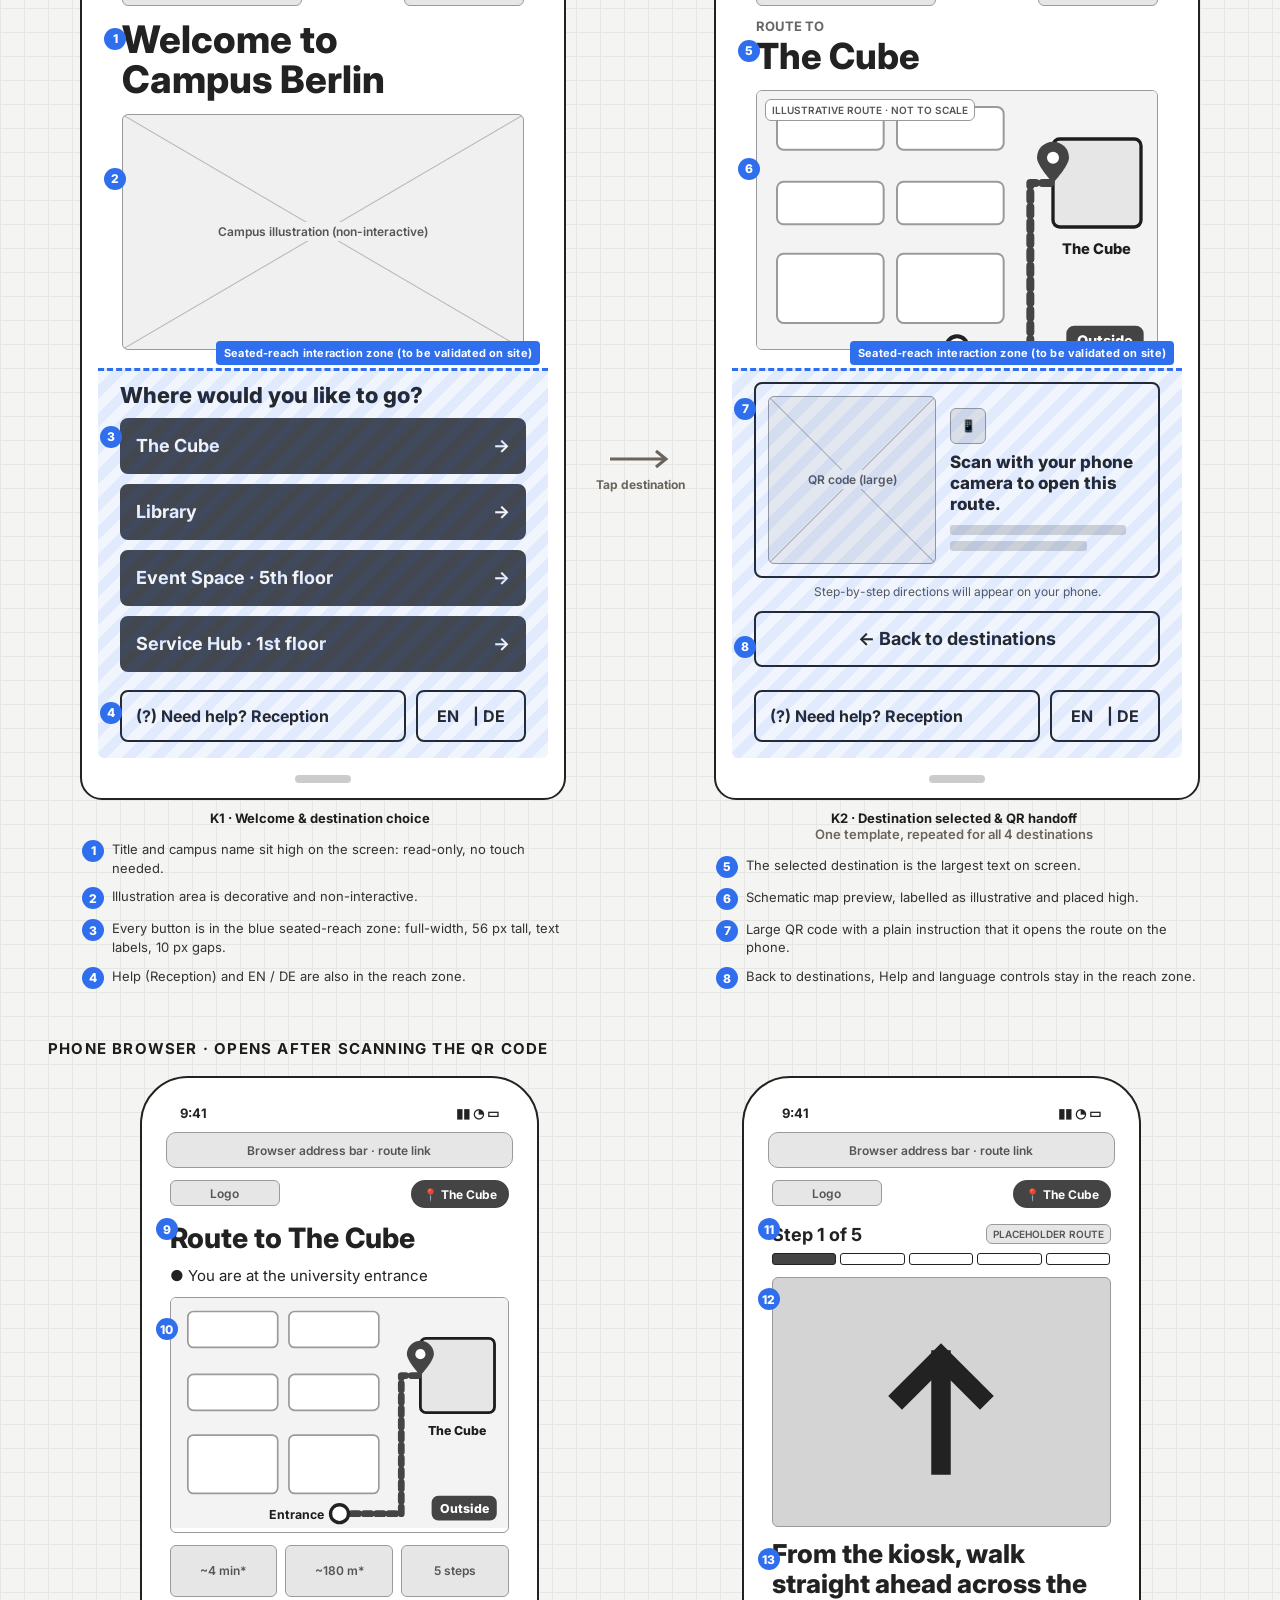
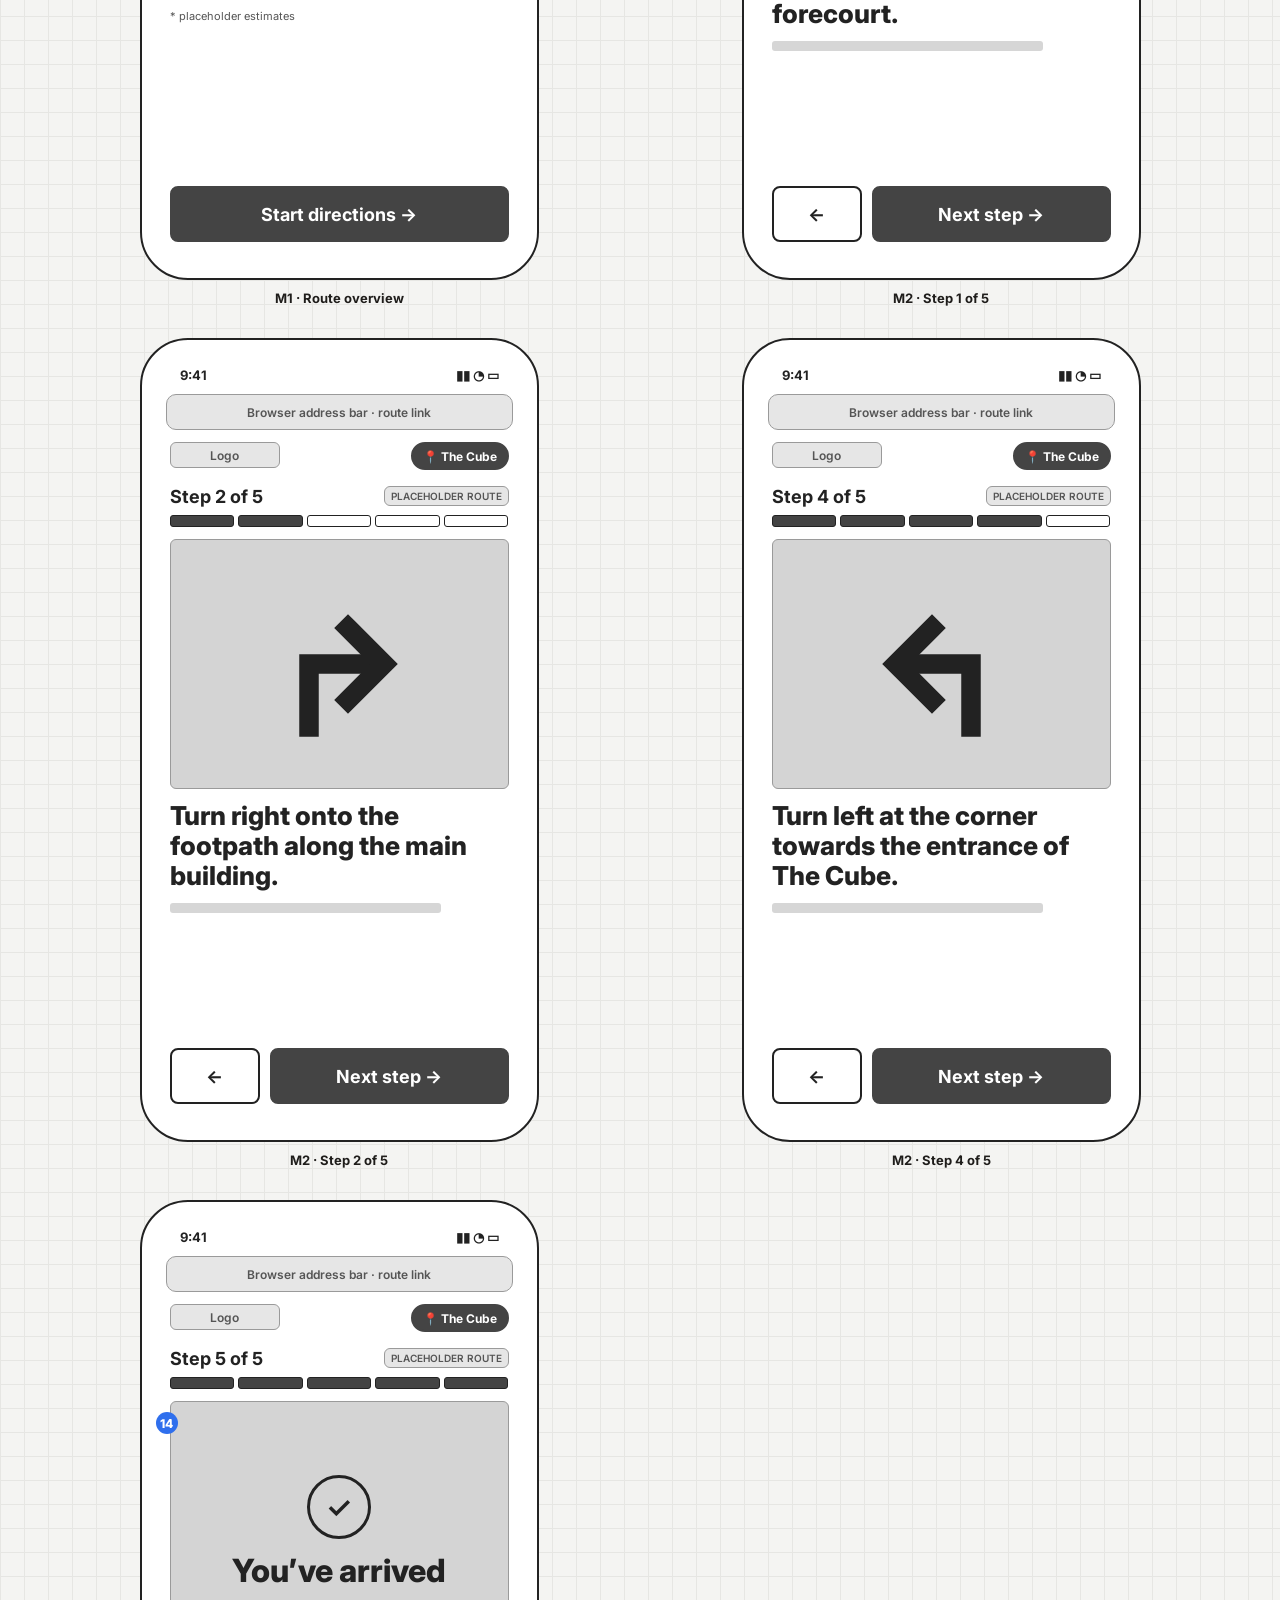
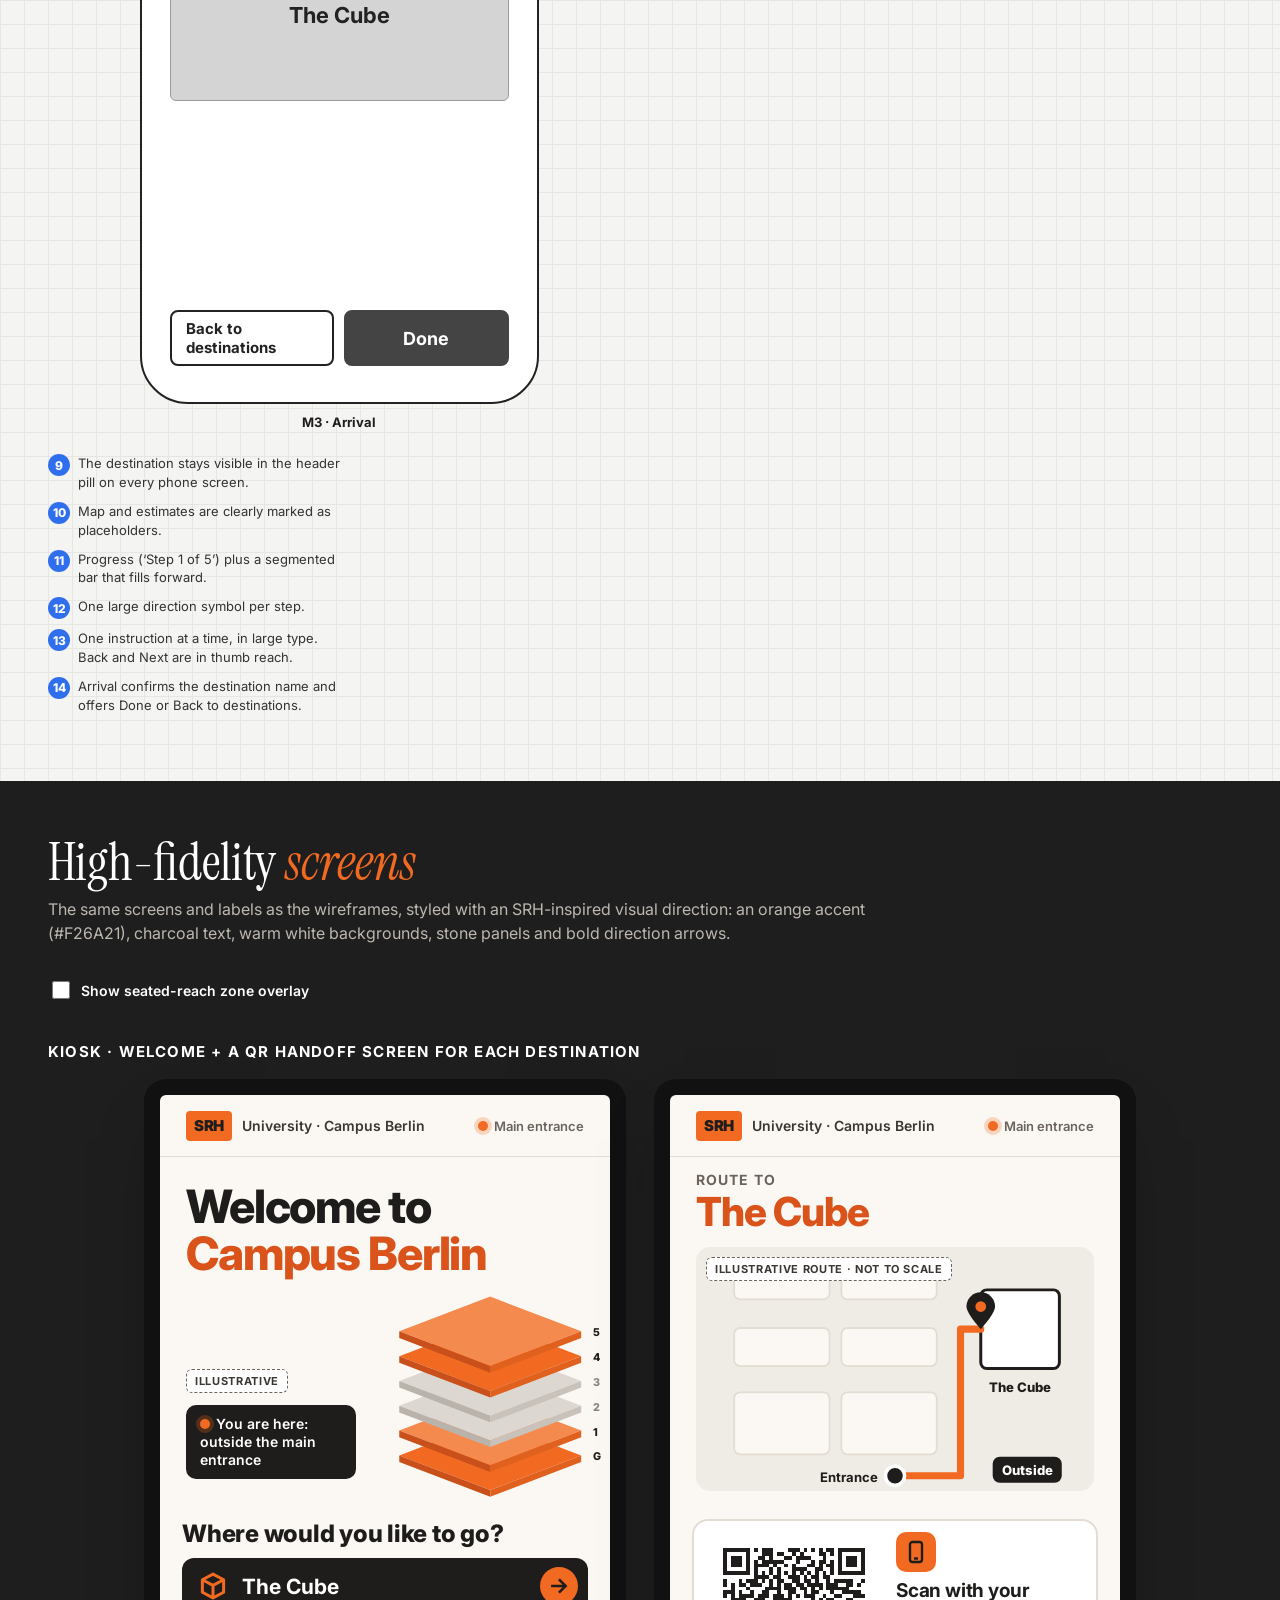
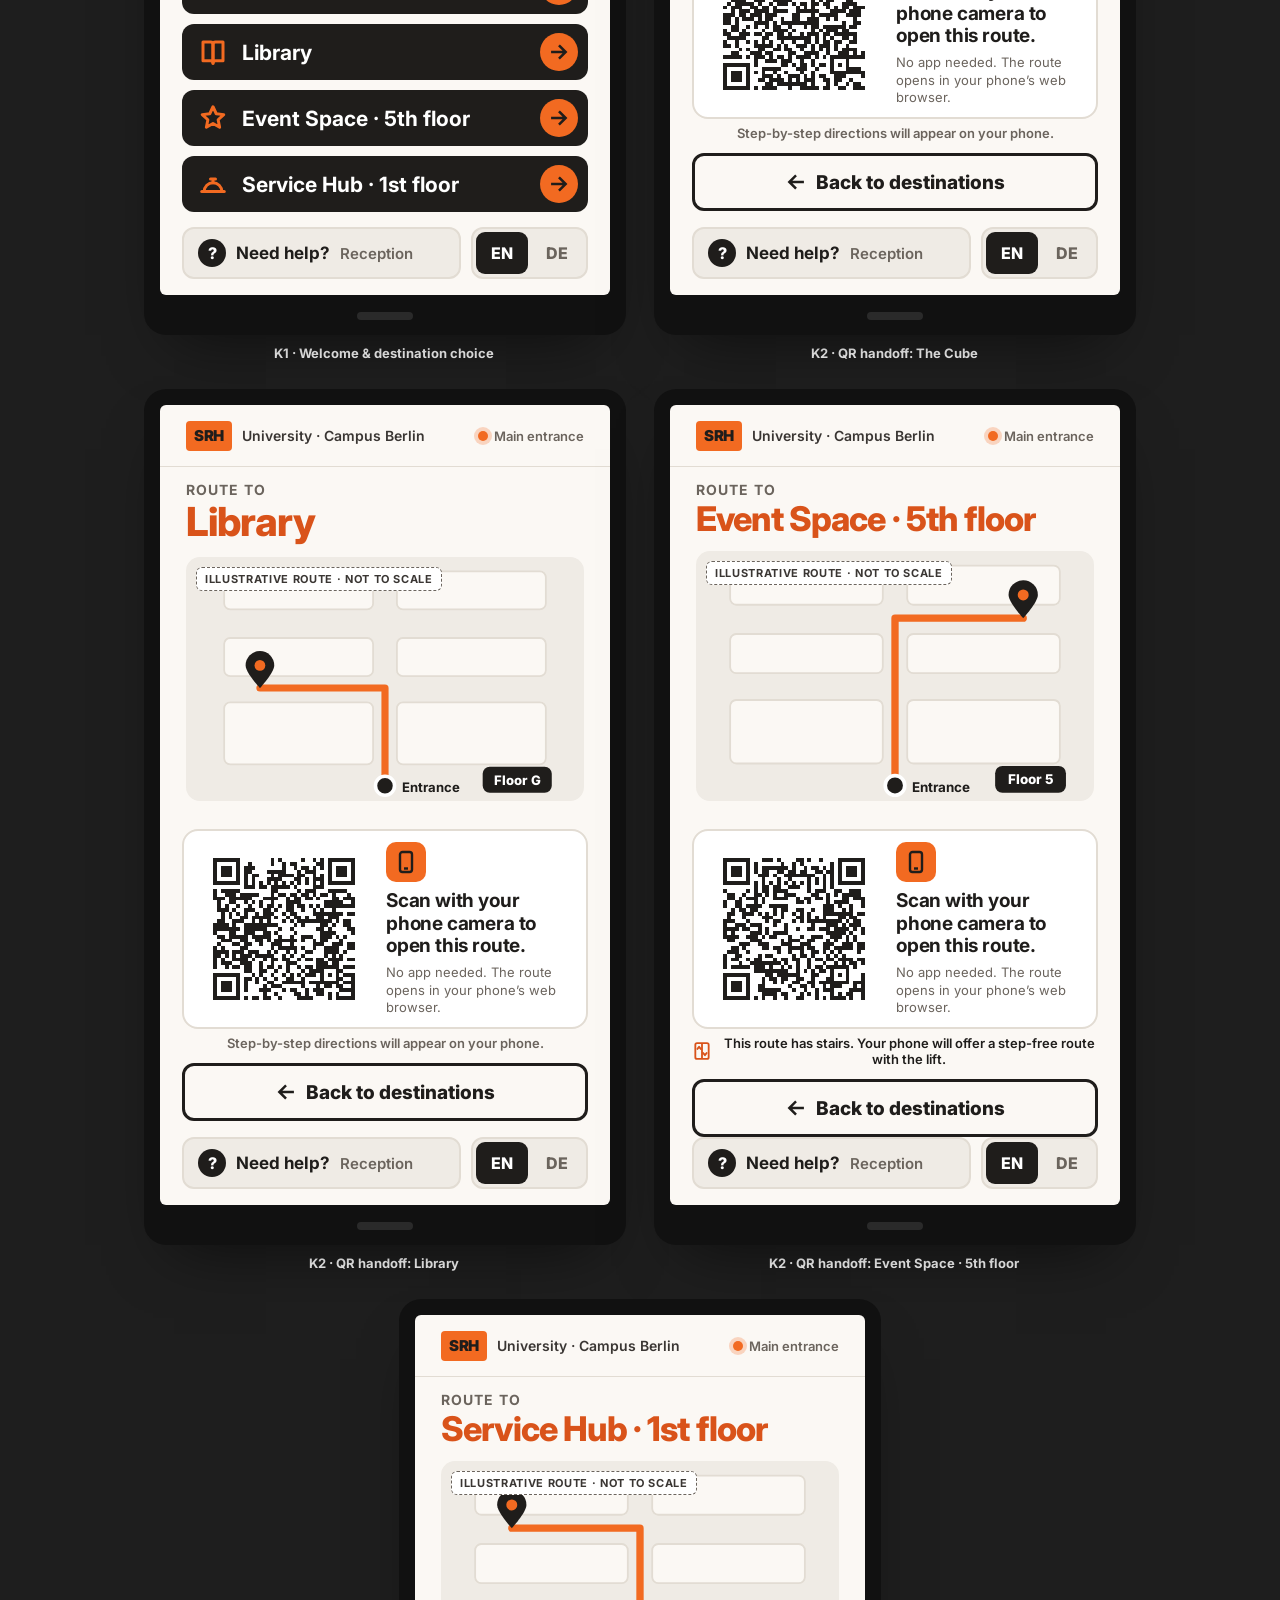
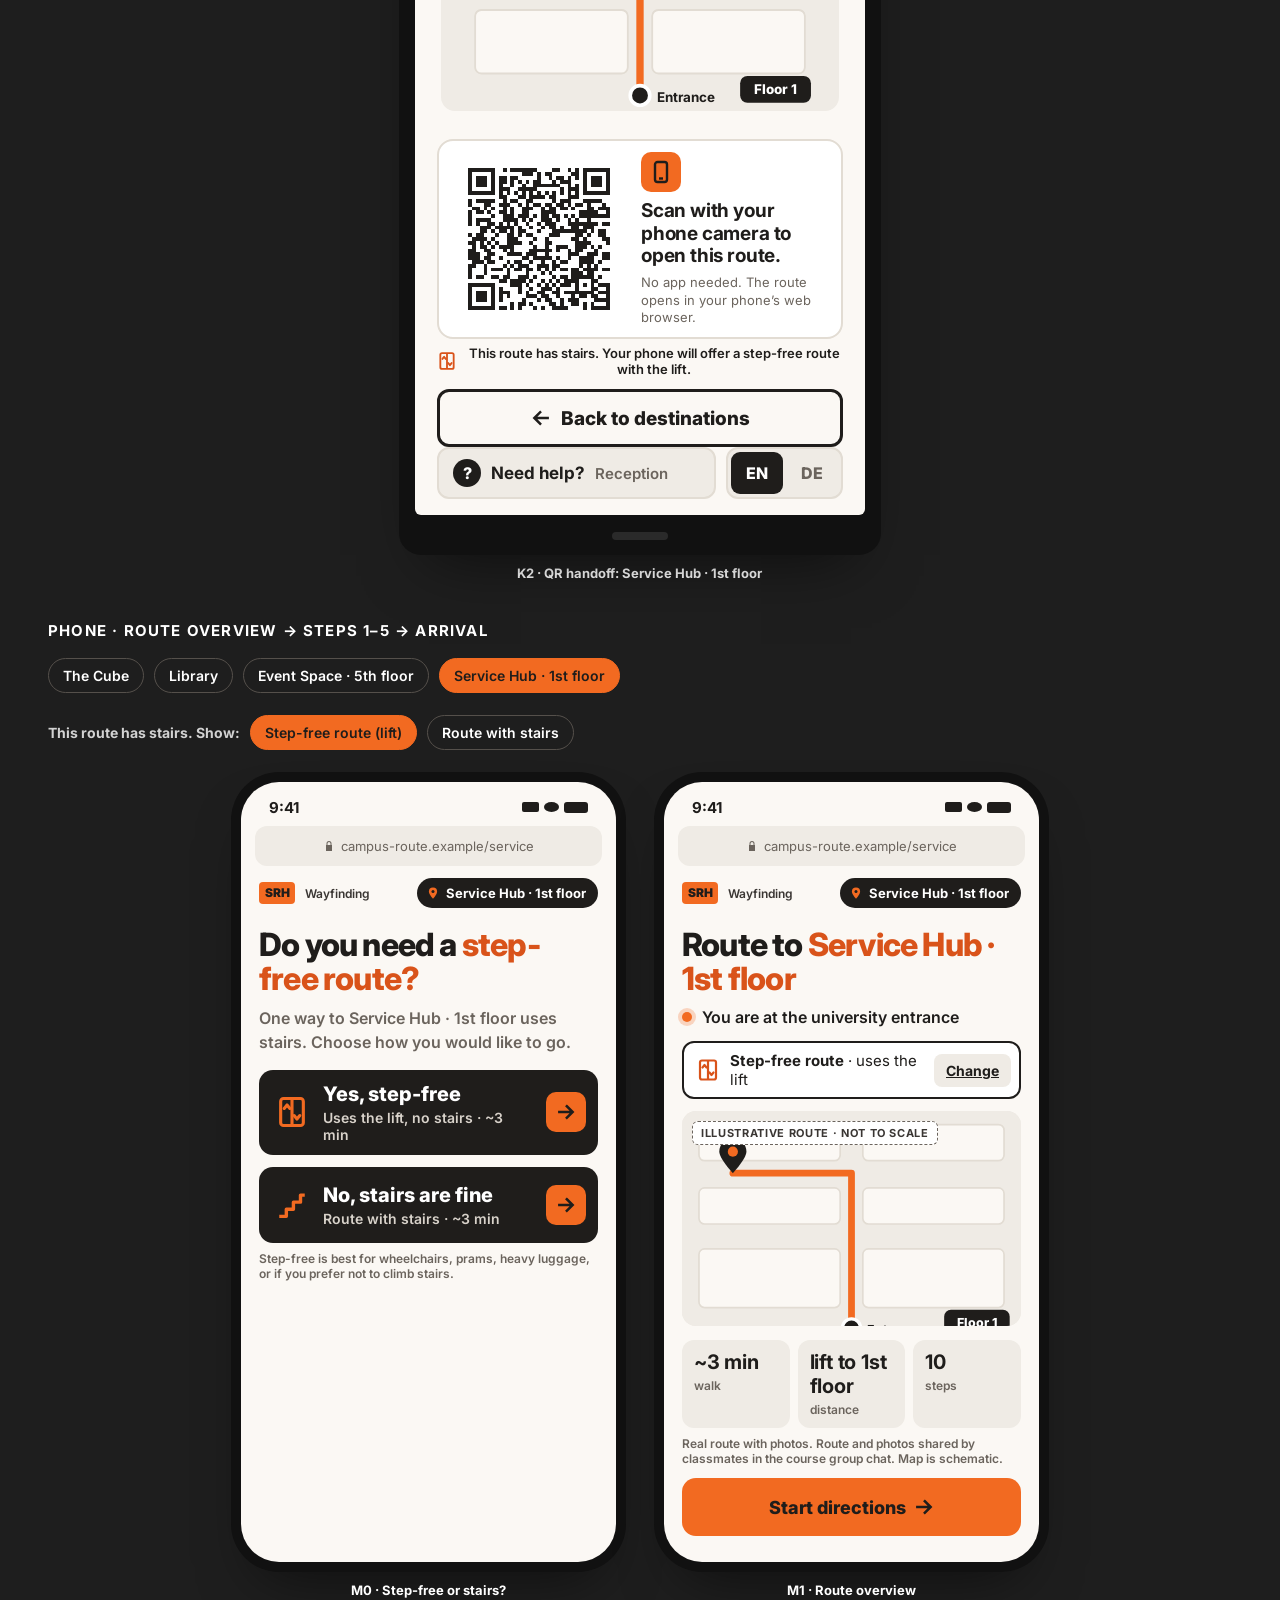
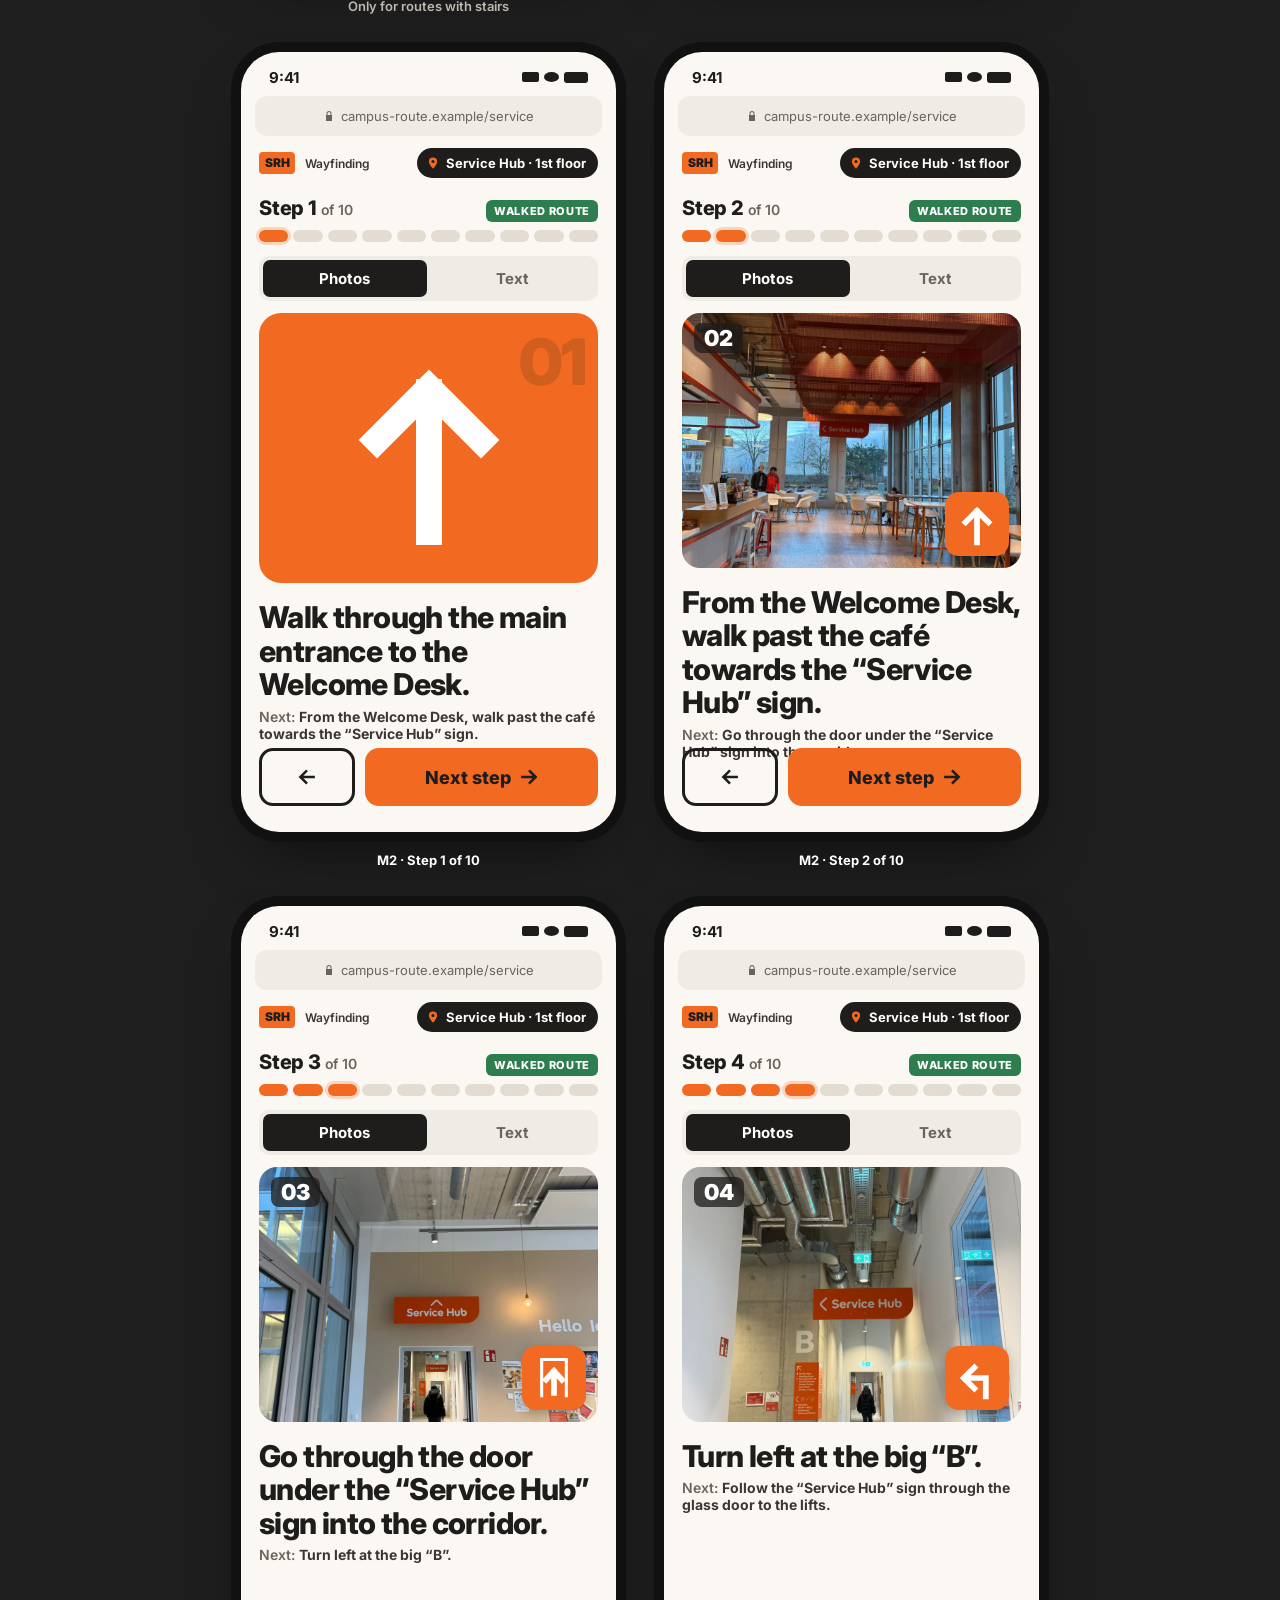
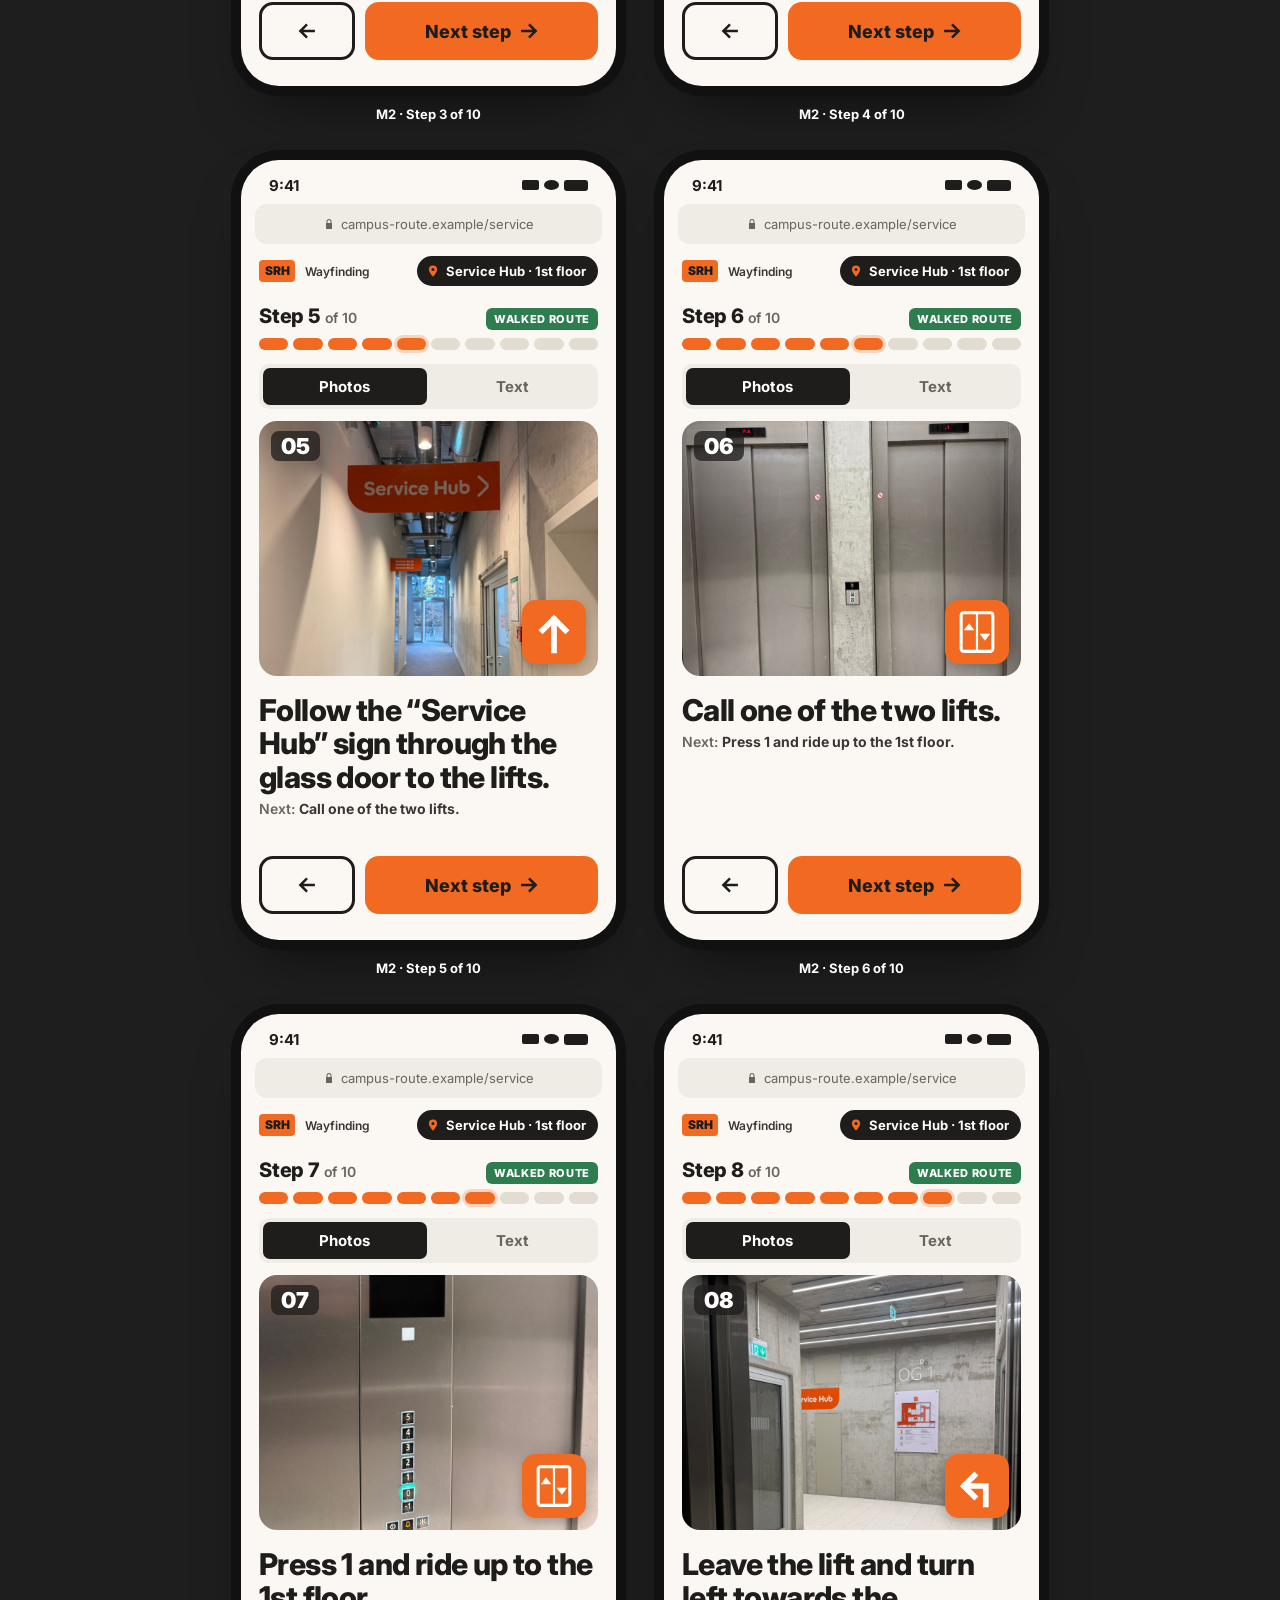
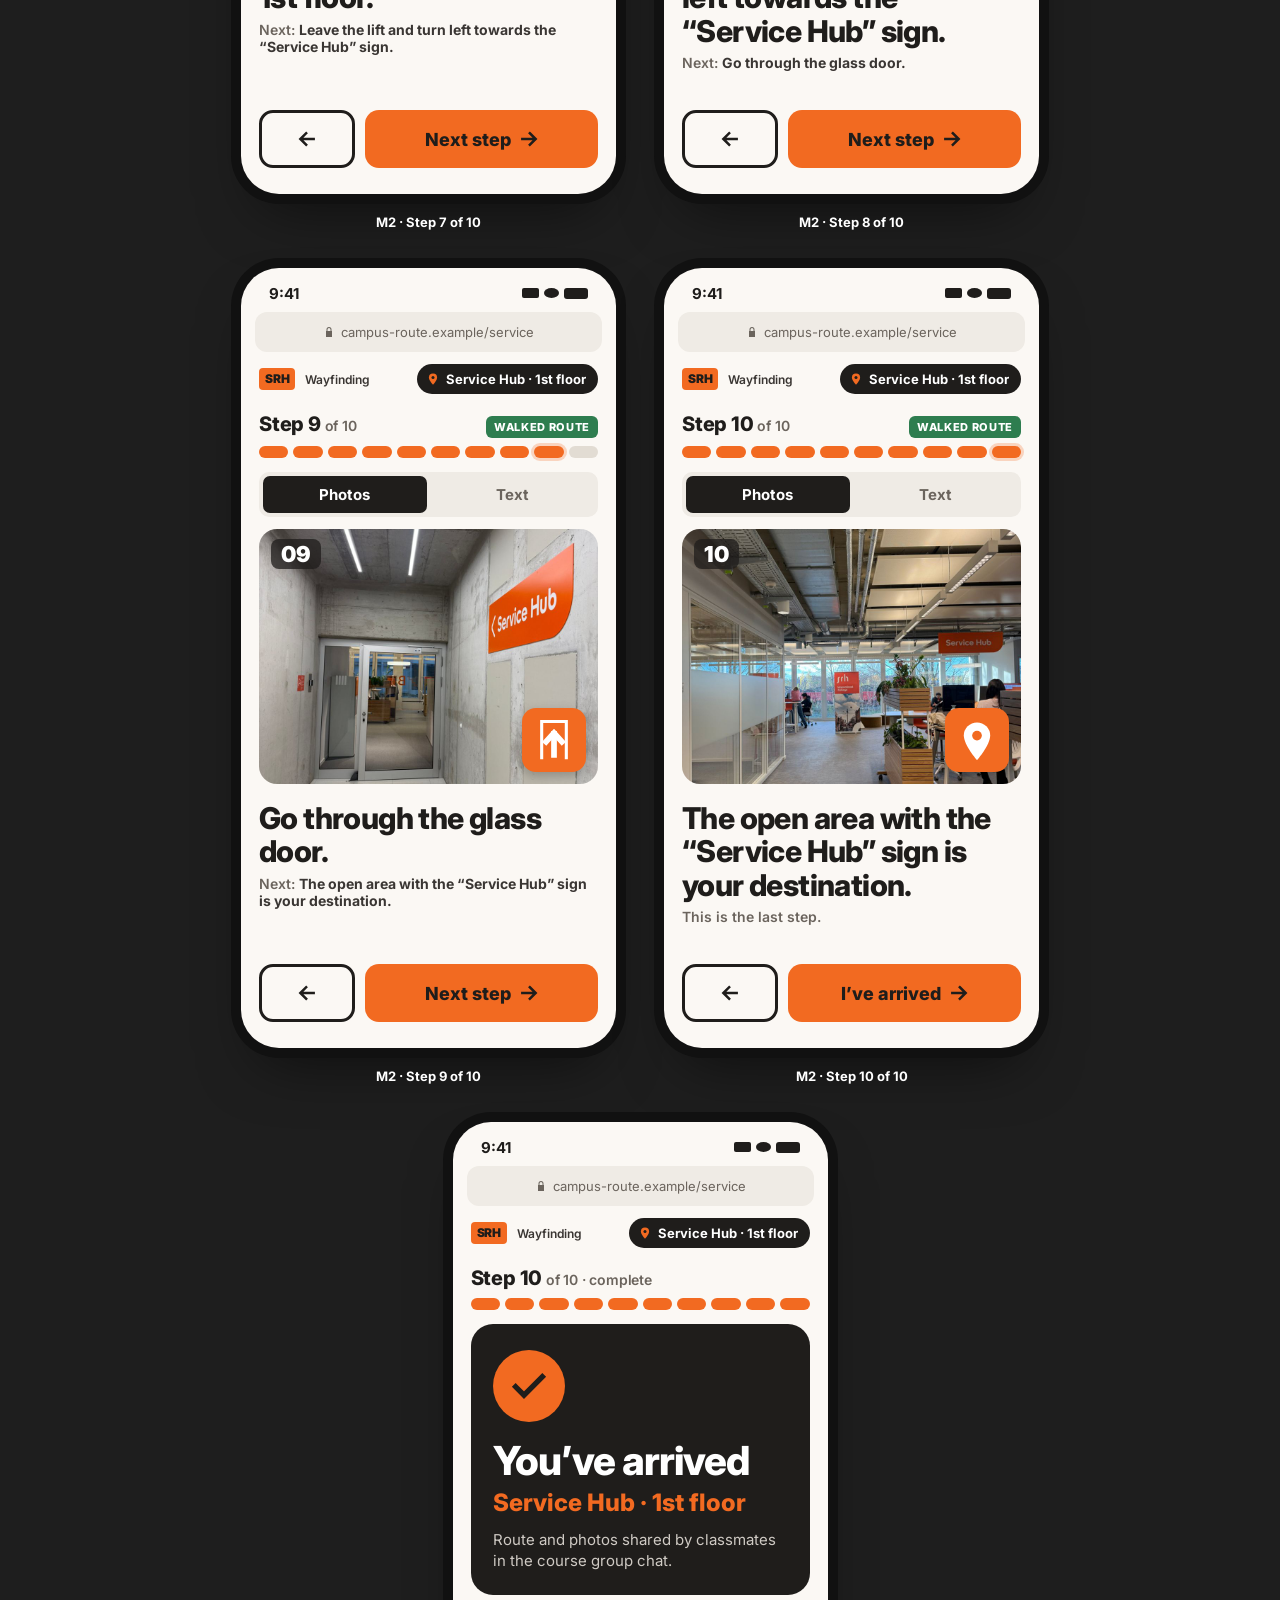
==== commit 7a46c0ba: "Replace Rooms C 1.02 and B 1.02 with The Cube The Cube is a separate building, so its placeholder ro" ====
--- a/index.html
+++ b/index.html
@@ -7,7 +7,7 @@
   <link rel="preconnect" href="https://fonts.googleapis.com">
   <link rel="preconnect" href="https://fonts.gstatic.com" crossorigin>
   <link href="https://fonts.googleapis.com/css2?family=Inter:wght@400;600;700;800;900&family=Instrument+Serif:ital@0;1&display=swap" rel="stylesheet">
-  <link rel="stylesheet" href="styles.css?v=20261126c">
+  <link rel="stylesheet" href="styles.css?v=20261126g">
 </head>
 <body>
 
@@ -31,7 +31,7 @@
       <a class="cta cta-ghost" href="#try">Try it on your phone</a>
     </div>
     <ul class="hero-facts">
-      <li><b>5</b> destinations</li>
+      <li><b>4</b> destinations</li>
       <li><b>1</b> QR scan</li>
       <li><b>0</b> apps to install</li>
     </ul>
@@ -49,7 +49,7 @@
     <li>
       <span class="how-num">01</span>
       <h3>Choose where you’re going</h3>
-      <p>At the kiosk outside the entrance, tap Room C 1.02, Room B 1.02, the Library, the Event Space or the Service Hub. Every button sits low enough to reach from a wheelchair.</p>
+      <p>At the kiosk outside the entrance, tap The Cube, the Library, the Event Space or the Service Hub. Every button sits low enough to reach from a wheelchair.</p>
     </li>
     <li>
       <span class="how-num">02</span>
@@ -96,7 +96,7 @@
 
 <section class="block" id="flow-sec">
   <h2>User <em>flow</em></h2>
-  <p class="lede">The kiosk stands just outside the university entrance. Students choose one of five destinations, scan the QR code and follow the route on their phone one step at a time.</p>
+  <p class="lede">The kiosk stands just outside the university entrance. Students choose one of four destinations, scan the QR code and follow the route on their phone one step at a time.</p>
   <div class="flow" id="flow"></div>
 </section>
 
@@ -120,8 +120,7 @@
   <div class="row gallery" id="hf-kiosk"></div>
   <h3>Phone · route overview → steps 1–5 → arrival</h3>
   <div class="toolbar">
-    <button class="chip-btn" data-hfdest="c102">Room C 1.02</button>
-    <button class="chip-btn" data-hfdest="b102">Room B 1.02</button>
+    <button class="chip-btn" data-hfdest="cube">The Cube</button>
     <button class="chip-btn" data-hfdest="lib">Library</button>
     <button class="chip-btn" data-hfdest="event">Event Space · 5th floor</button>
     <button class="chip-btn" data-hfdest="service">Service Hub · 1st floor</button>
@@ -159,10 +158,10 @@
     <div class="note-card">
       <h4>Kiosk reach & touch</h4>
       <ul>
-        <li>All essential controls (the 5 destinations, Back, Help and EN/DE) sit in the lower seated-reach zone.</li>
+        <li>All essential controls (the 4 destinations, Back, Help and EN/DE) sit in the lower seated-reach zone.</li>
         <li>The title, illustration and map preview are placed higher because they are read-only.</li>
-        <li>Buttons are full width and 50–58 px tall with 8–10 px gaps. Every button has a text label, never an icon alone.</li>
-        <li>Routes that use stairs (Room B 1.02, Event Space, Service Hub) first ask on the phone: step-free route with the lift, or the route with stairs. The choice can be changed from the route overview.</li>
+        <li>Buttons are full width and 56–58 px tall with 10 px gaps. Every button has a text label, never an icon alone.</li>
+        <li>Routes that use stairs (Event Space, Service Hub) first ask on the phone: step-free route with the lift, or the route with stairs. The choice can be changed from the route overview.</li>
         <li>The QR code sits at mid-height so it can be scanned standing or seated.</li>
       </ul>
     </div>
@@ -199,9 +198,9 @@
   <p>Student design prototype with SRH-inspired styling. Routes are illustrative placeholders. This is not an official SRH service.</p>
 </footer>
 
-<script src="routes.js?v=20261126c"></script>
-<script src="qr-codes.js?v=20261126c"></script>
-<script src="screens.js?v=20261126c"></script>
-<script src="app.js?v=20261126c"></script>
+<script src="routes.js?v=20261126g"></script>
+<script src="qr-codes.js?v=20261126g"></script>
+<script src="screens.js?v=20261126g"></script>
+<script src="app.js?v=20261126g"></script>
 </body>
 </html>
--- a/styles.css
+++ b/styles.css
@@ -638,7 +638,4 @@
 .phone.real .photo-card { max-height: 42vh; }
 .phone.real .view-switch button:focus-visible { outline: 3px solid var(--char); outline-offset: 2px; }
 
-/* Five destinations: slightly shorter kiosk buttons so all fit in the reach zone */
-.dest-list { gap: 8px; }
-.dest-list .dest-btn { height: 50px; }
 .real-tag { font-size: 11px; font-weight: 800; letter-spacing: .06em; text-transform: uppercase; color: #fff; background: #2E7D4F; padding: 4px 8px; border-radius: 6px; }
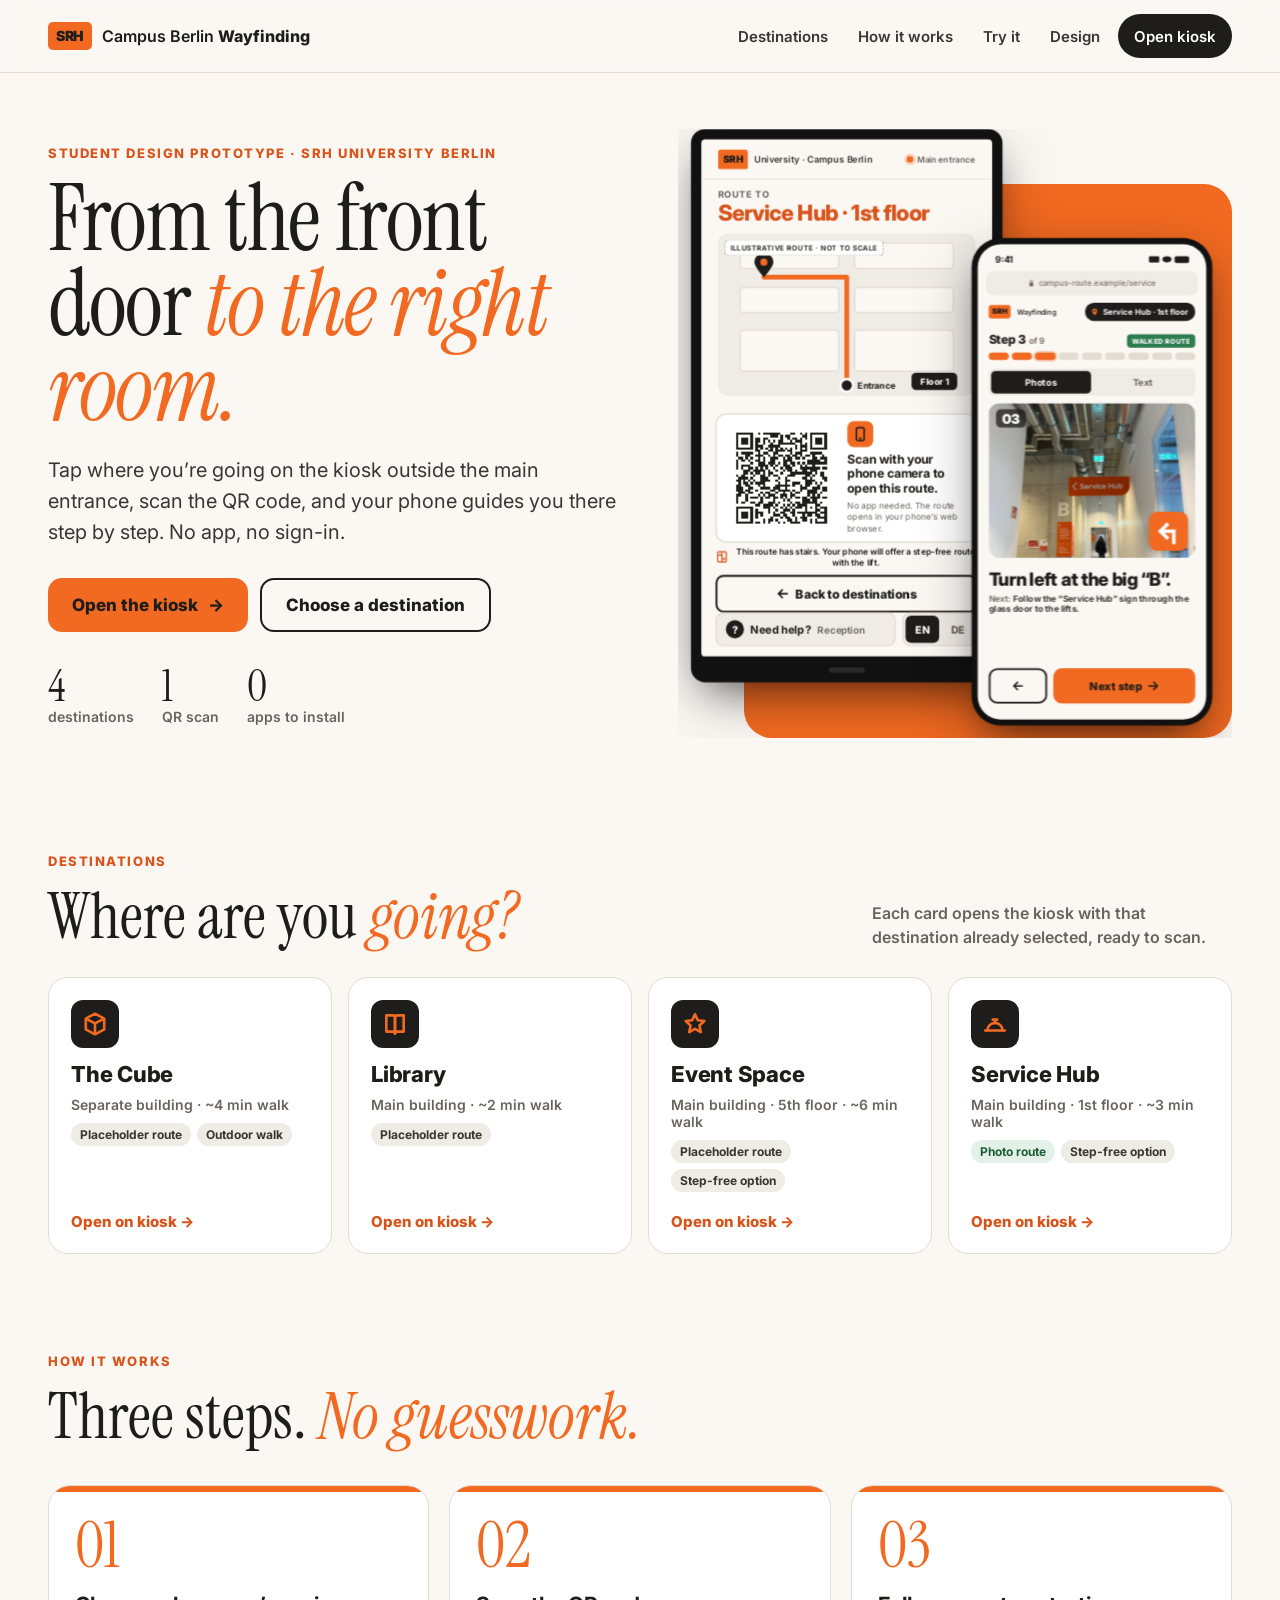
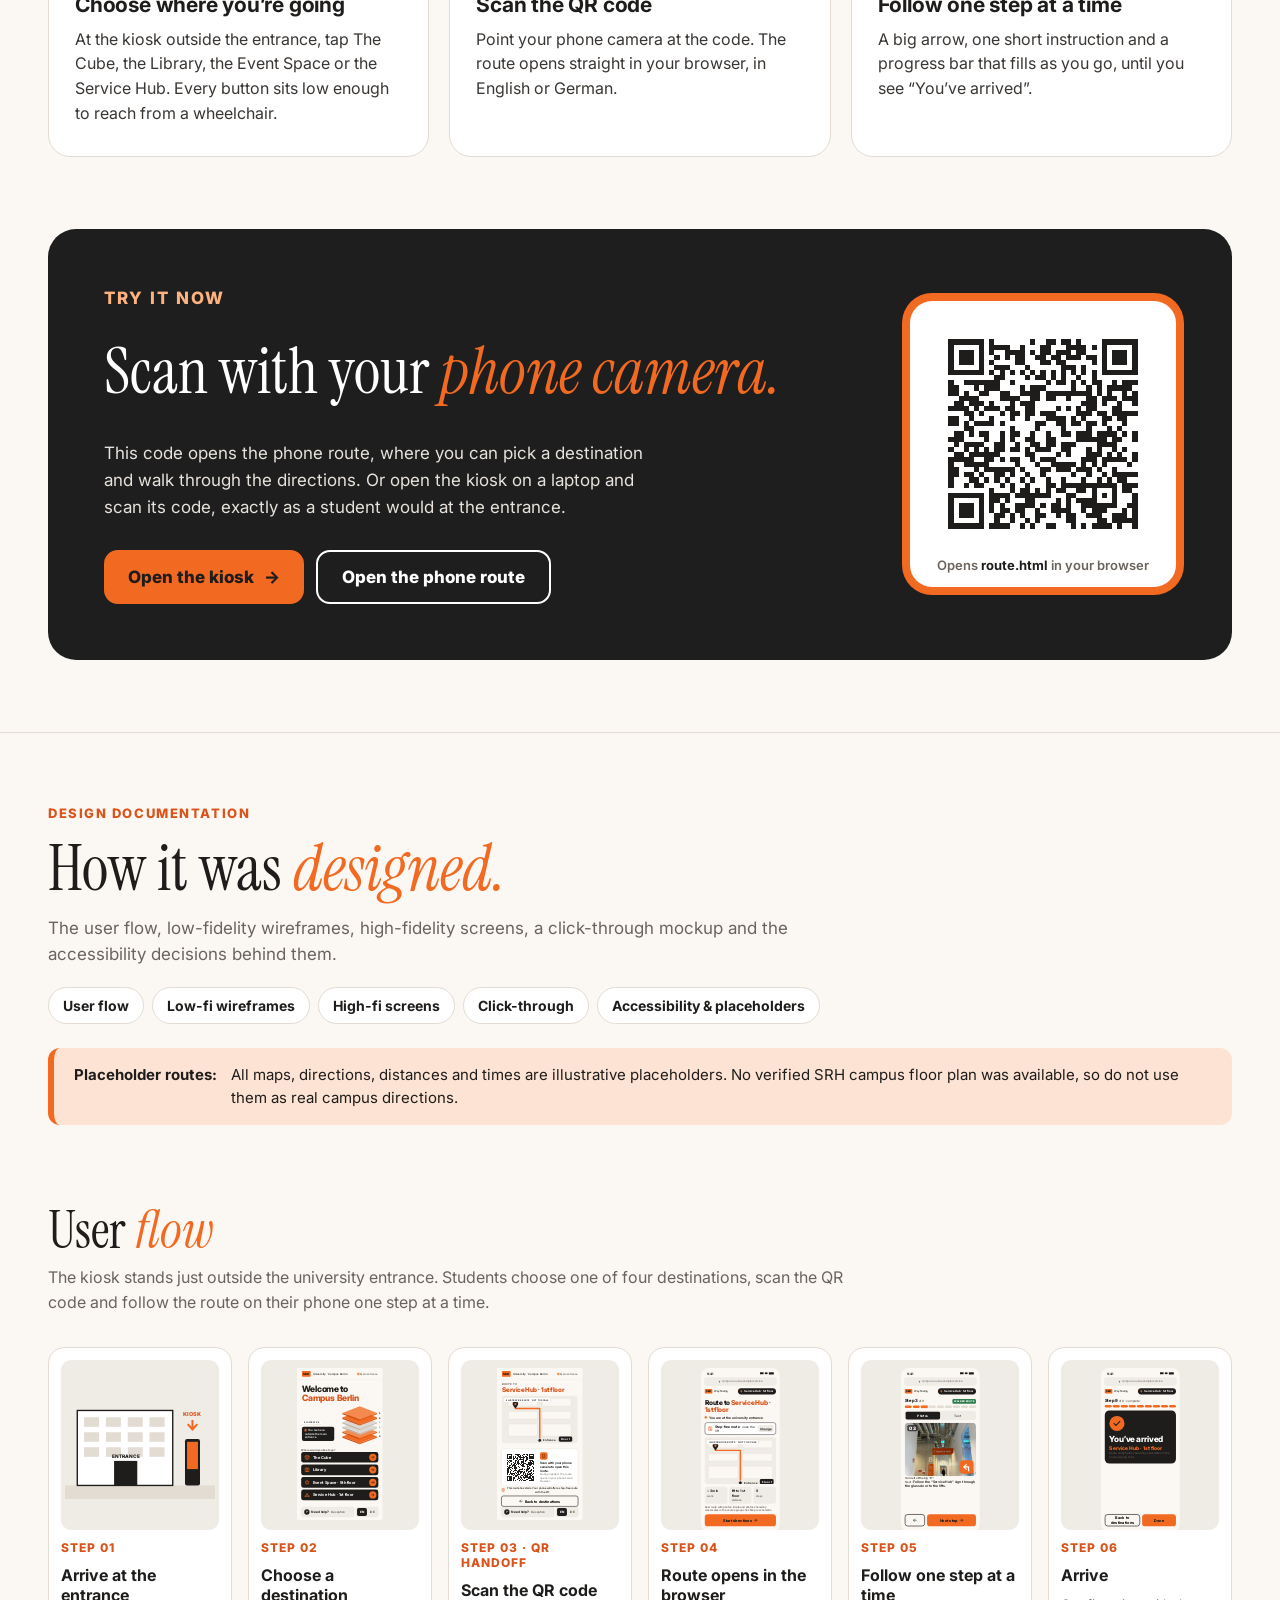
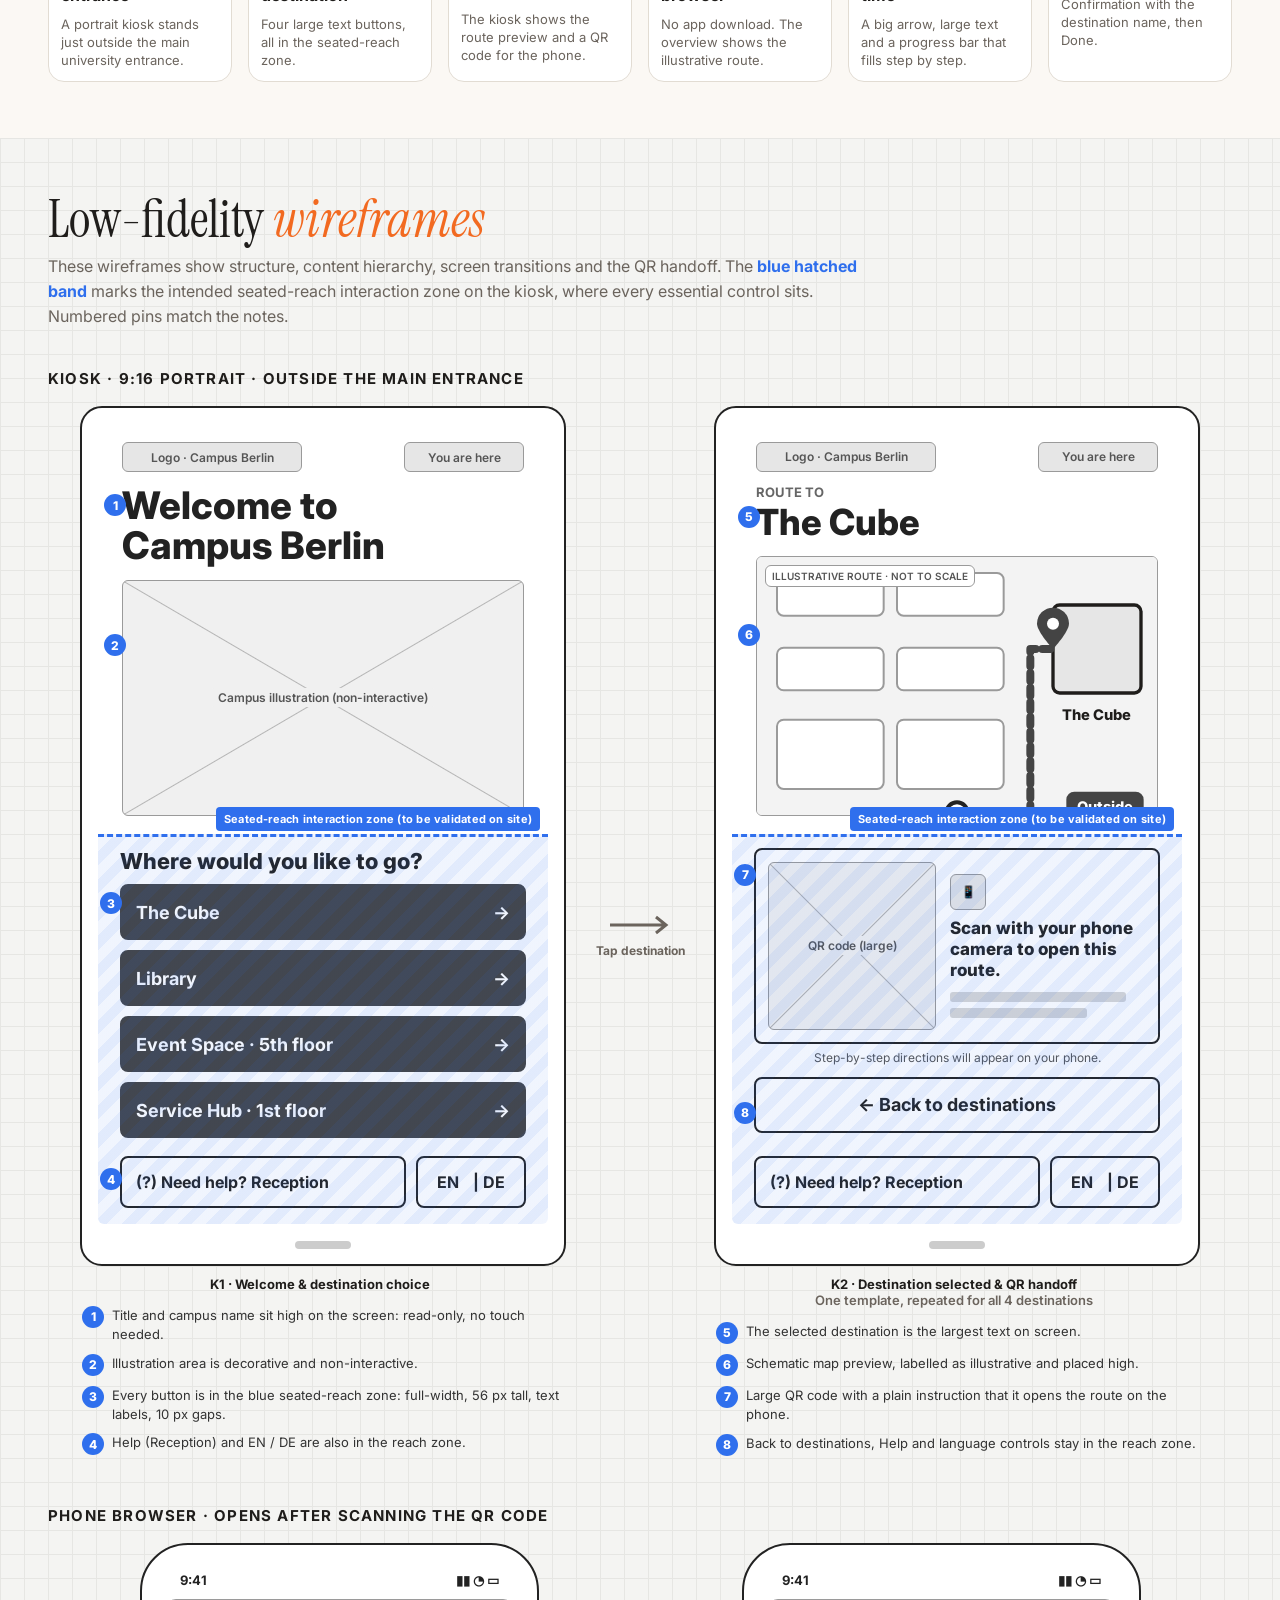
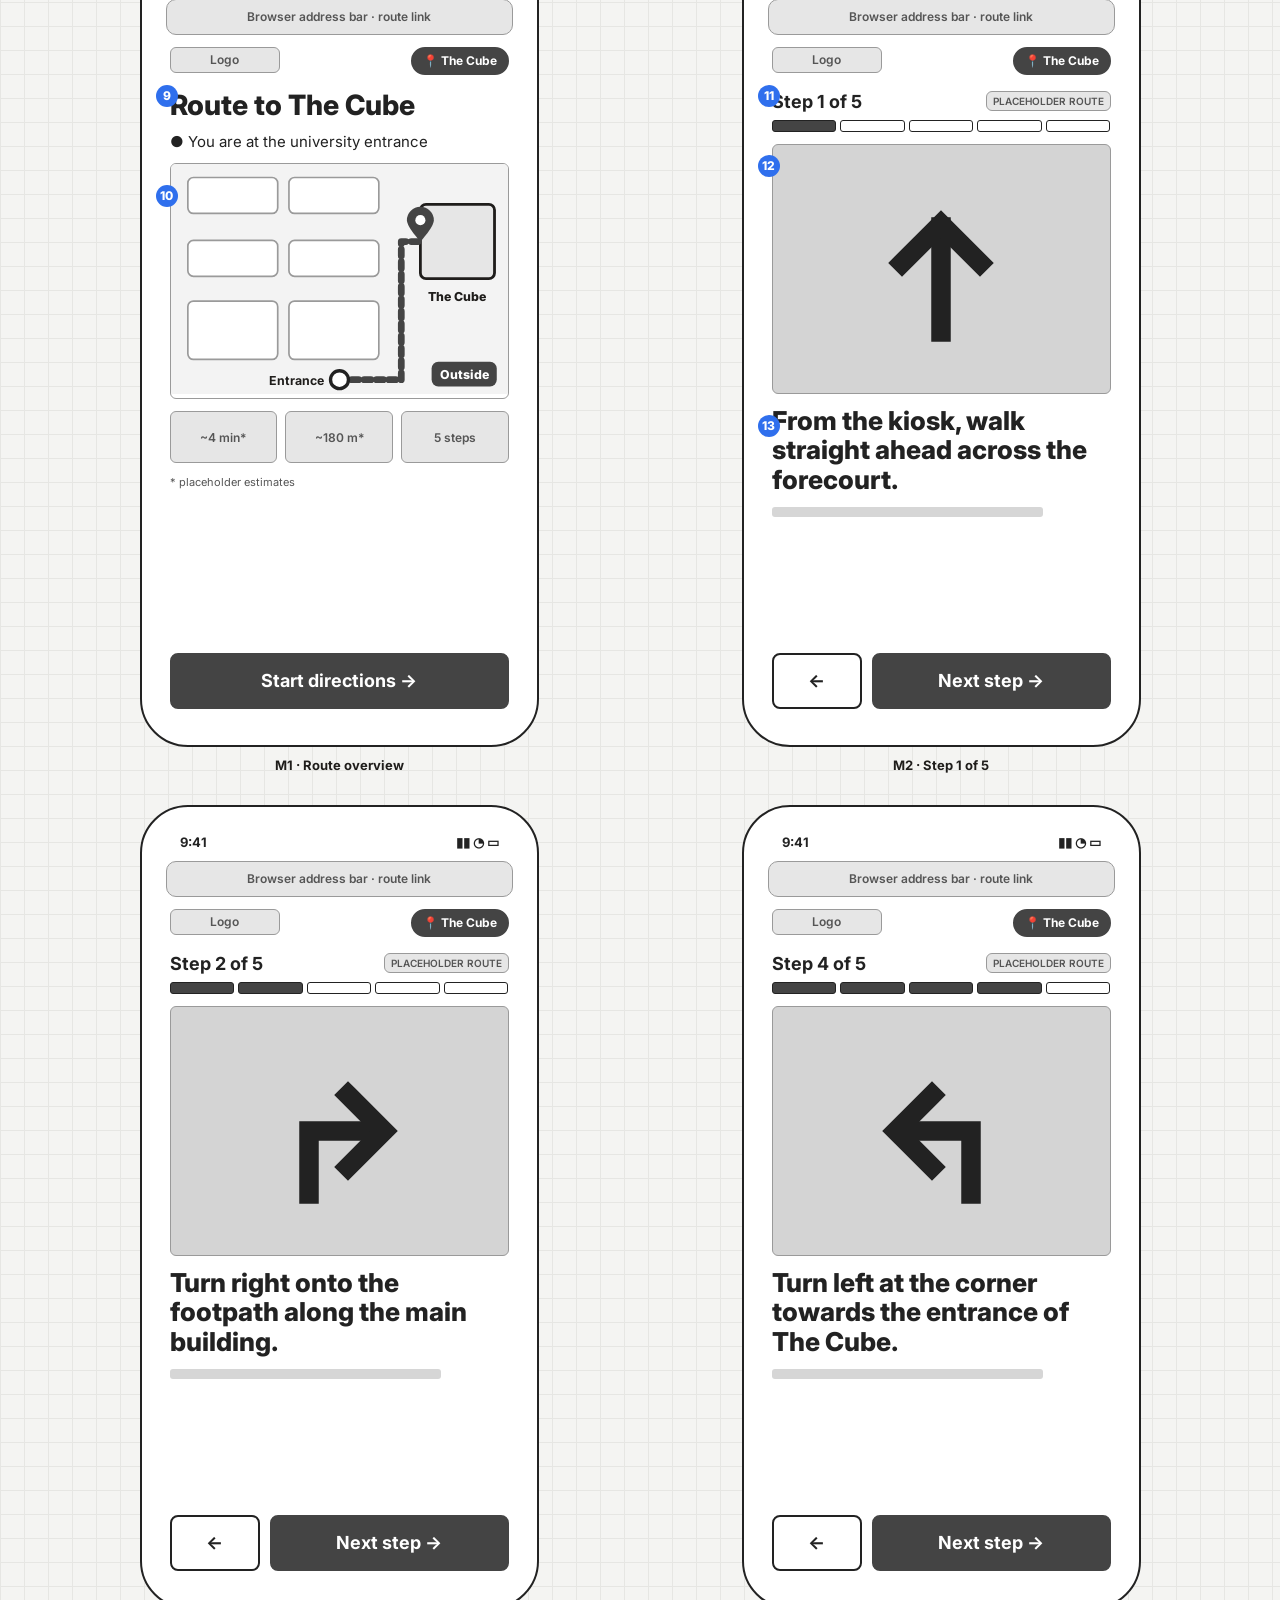
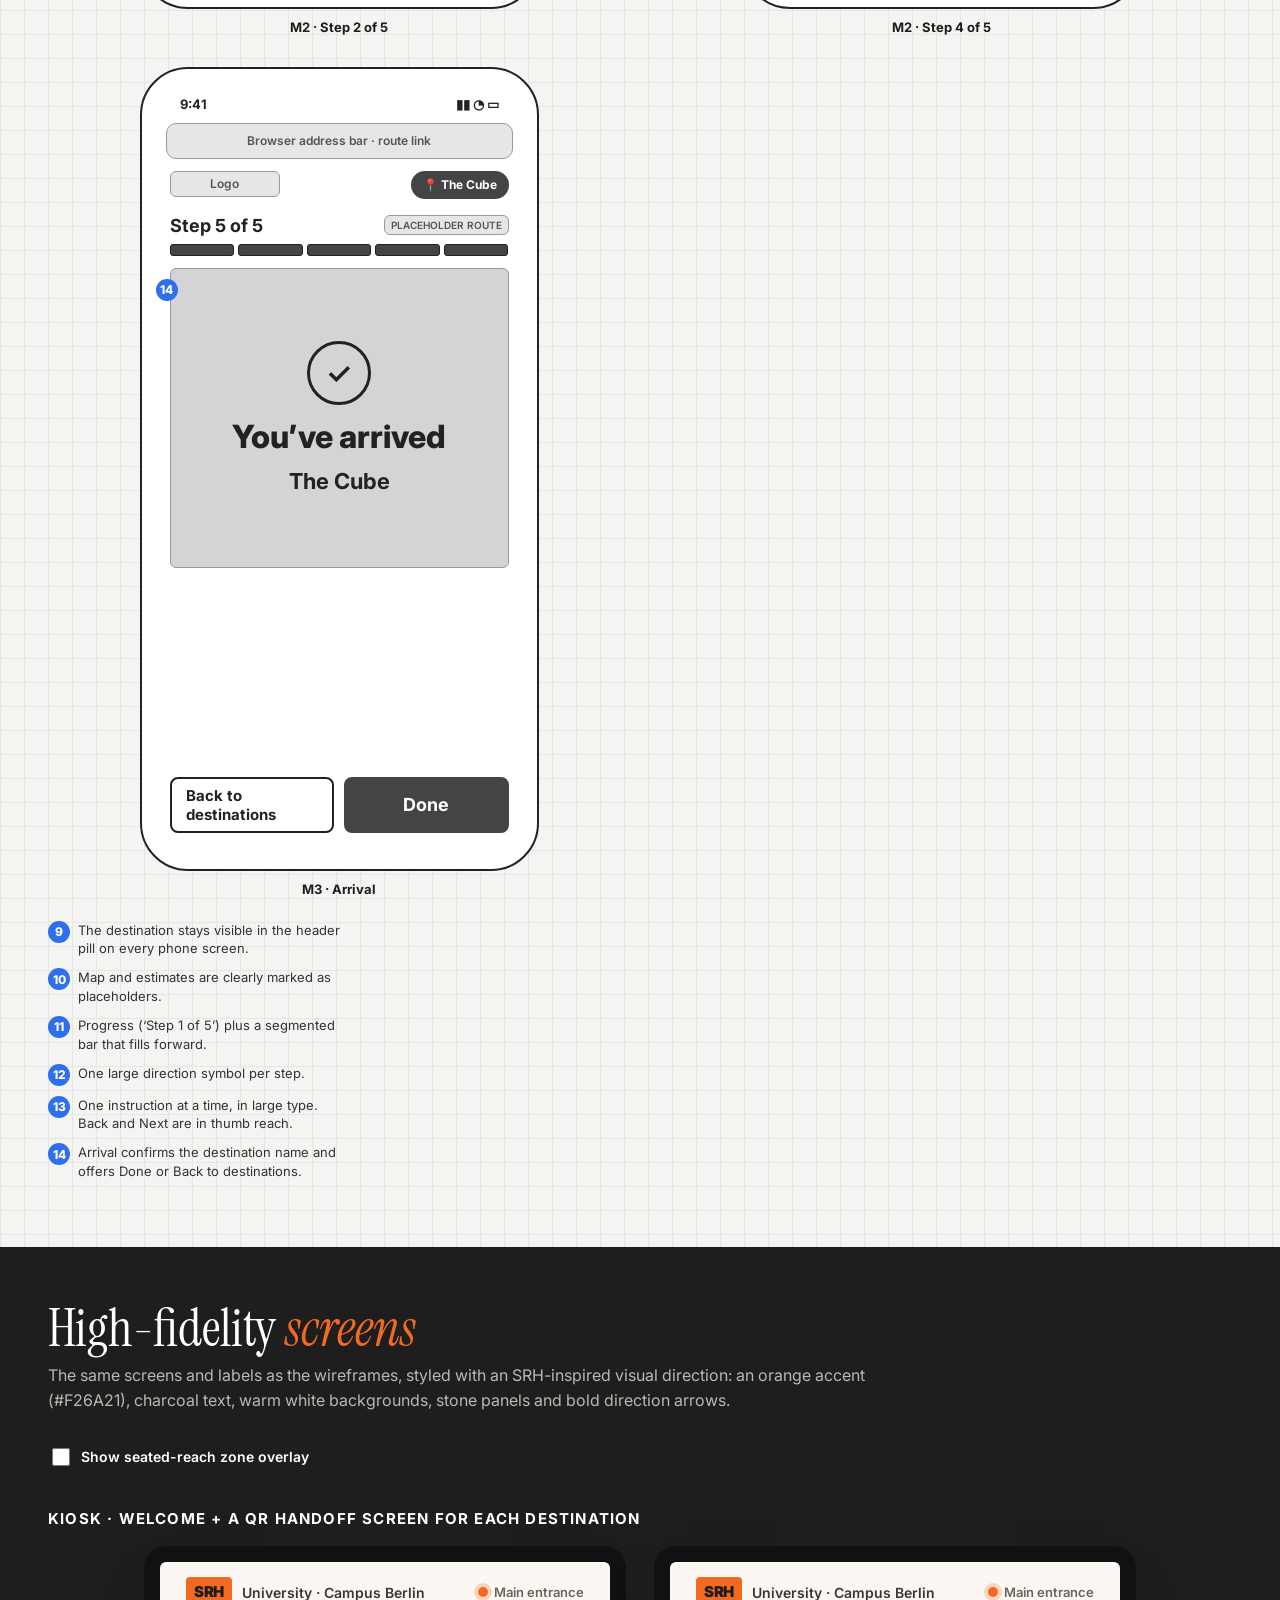
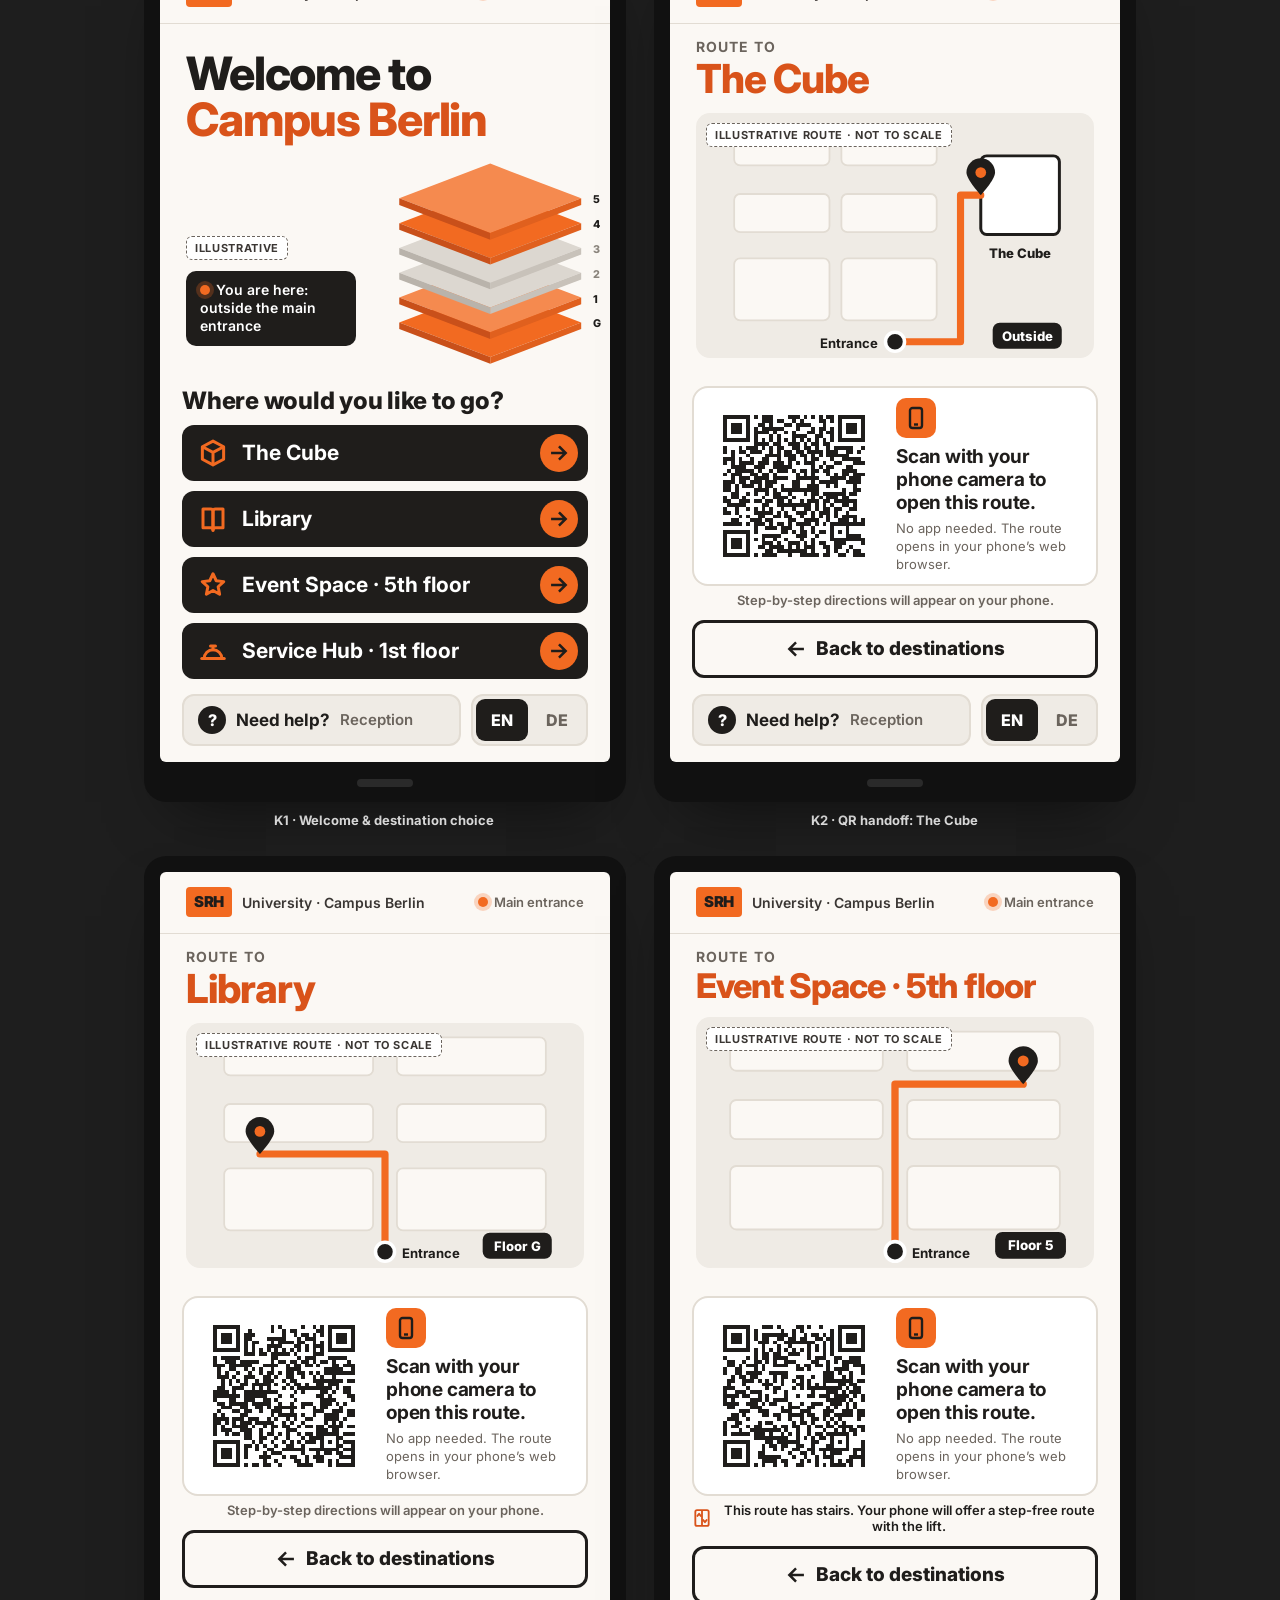
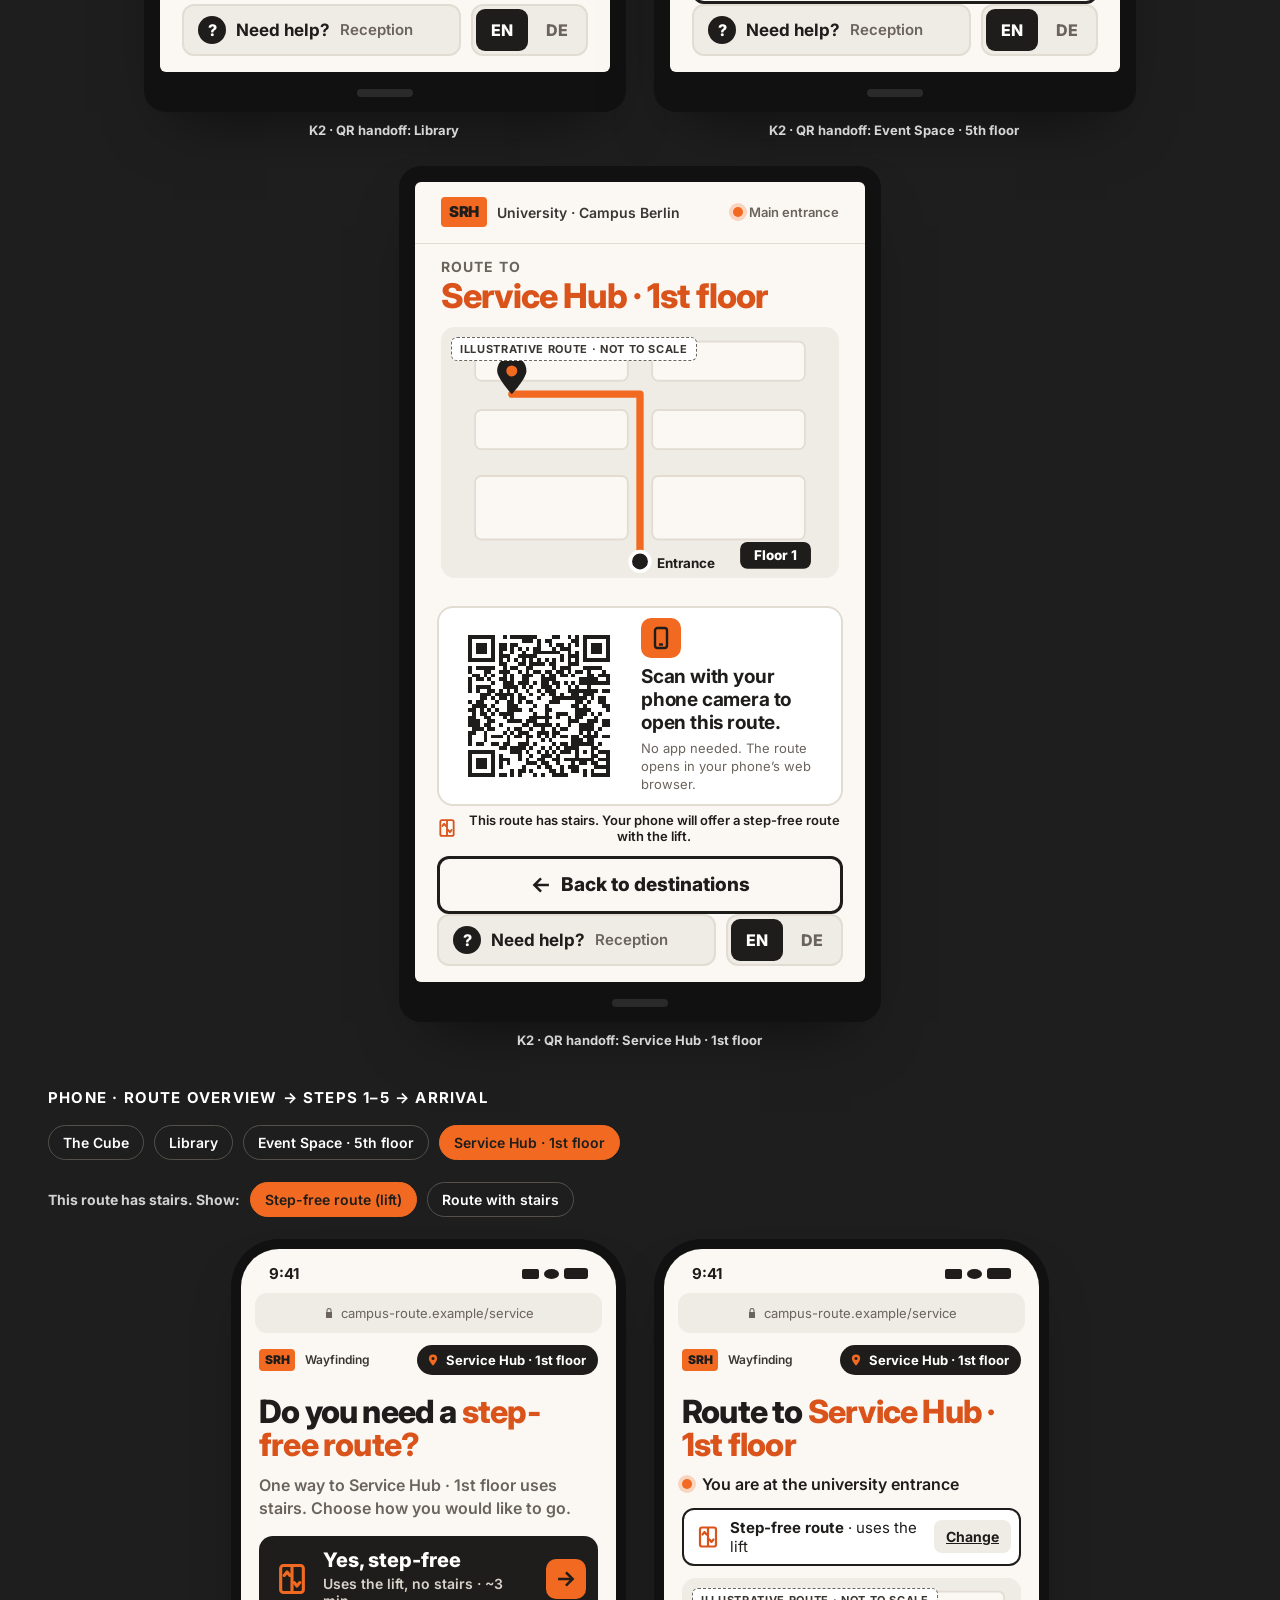
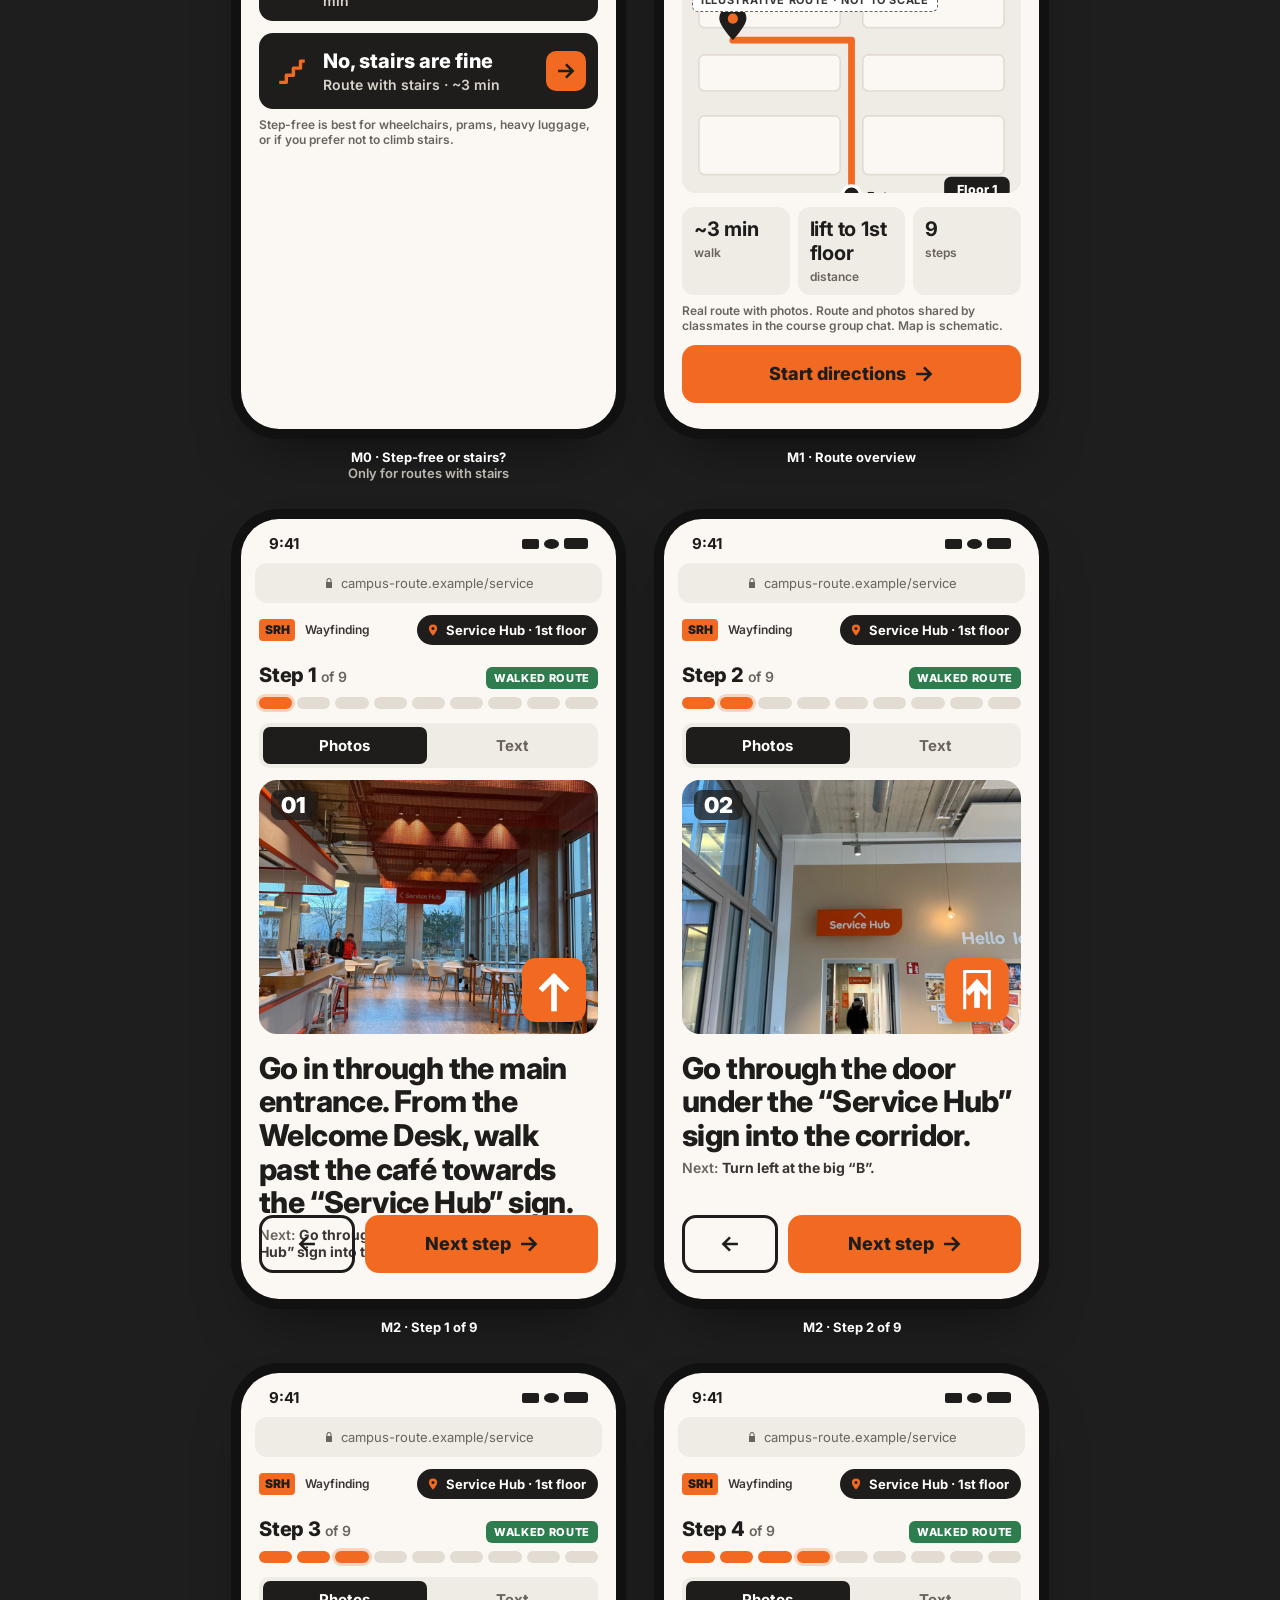
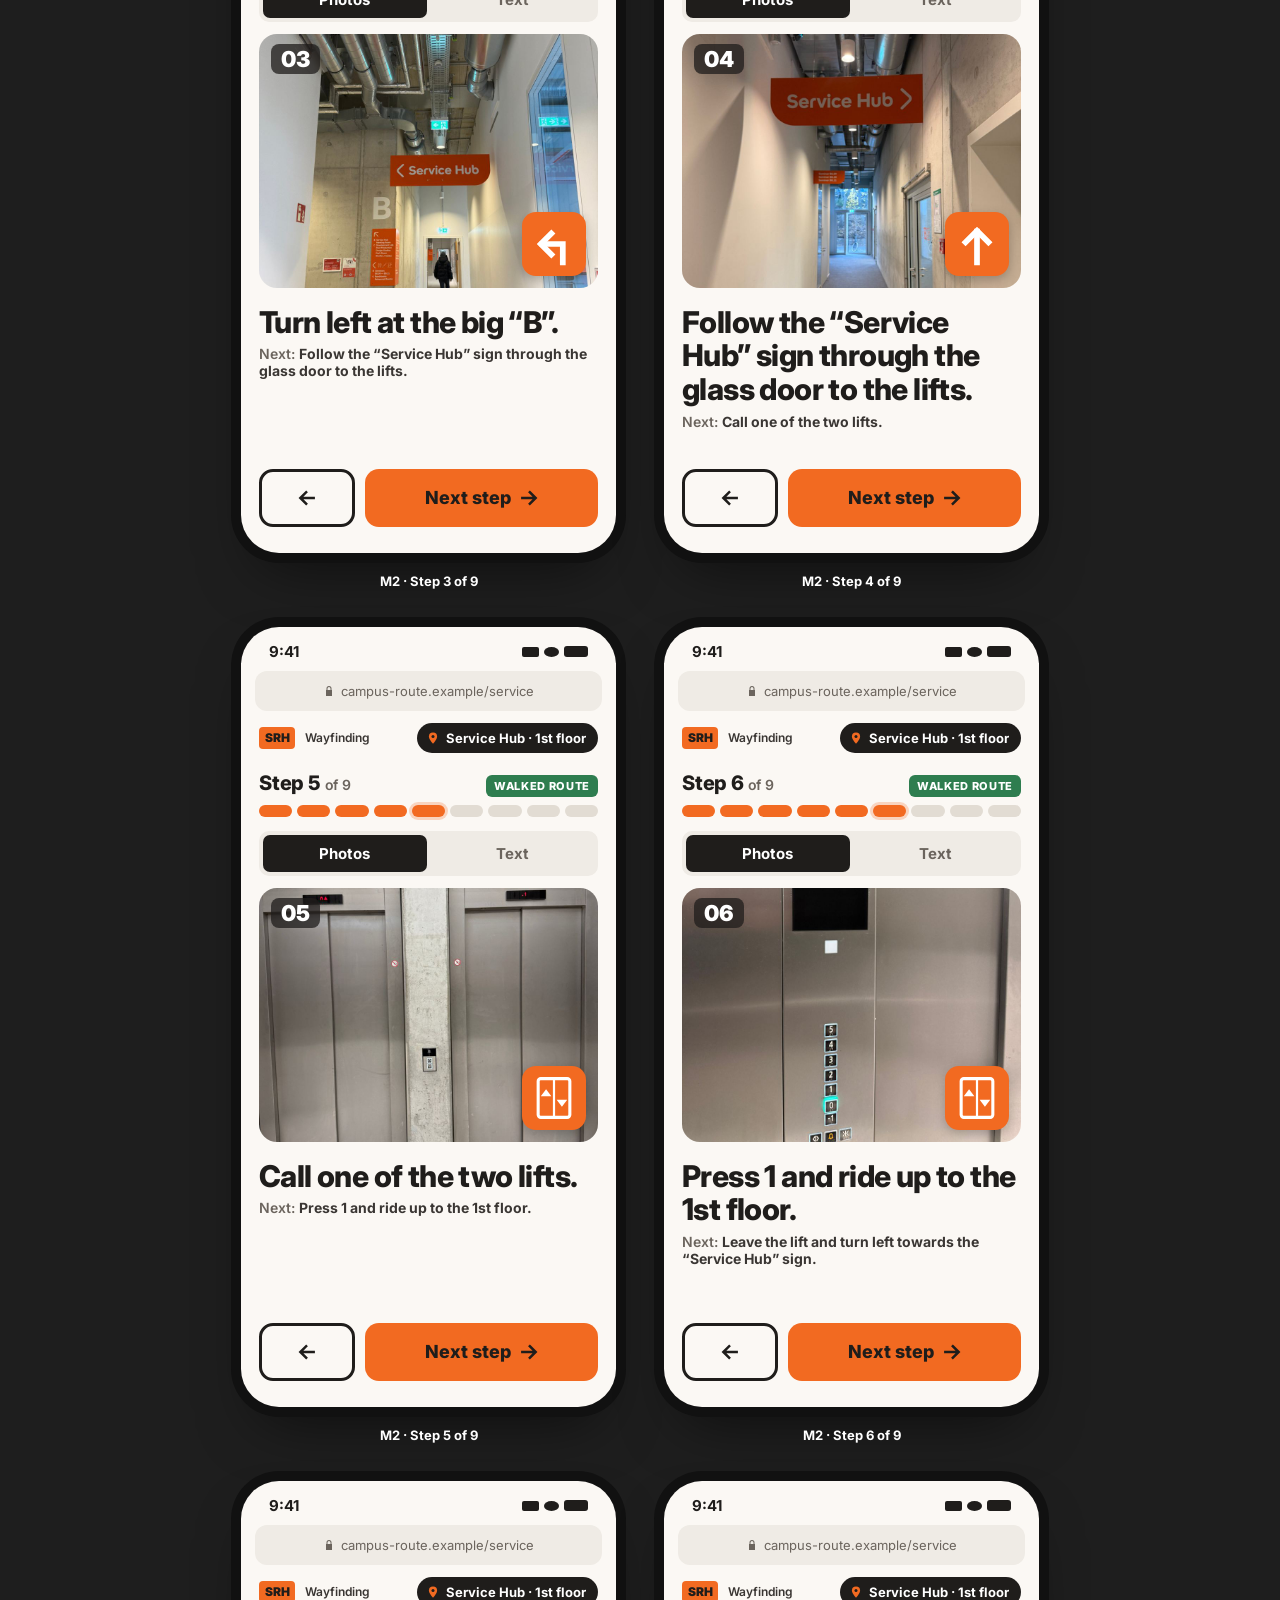
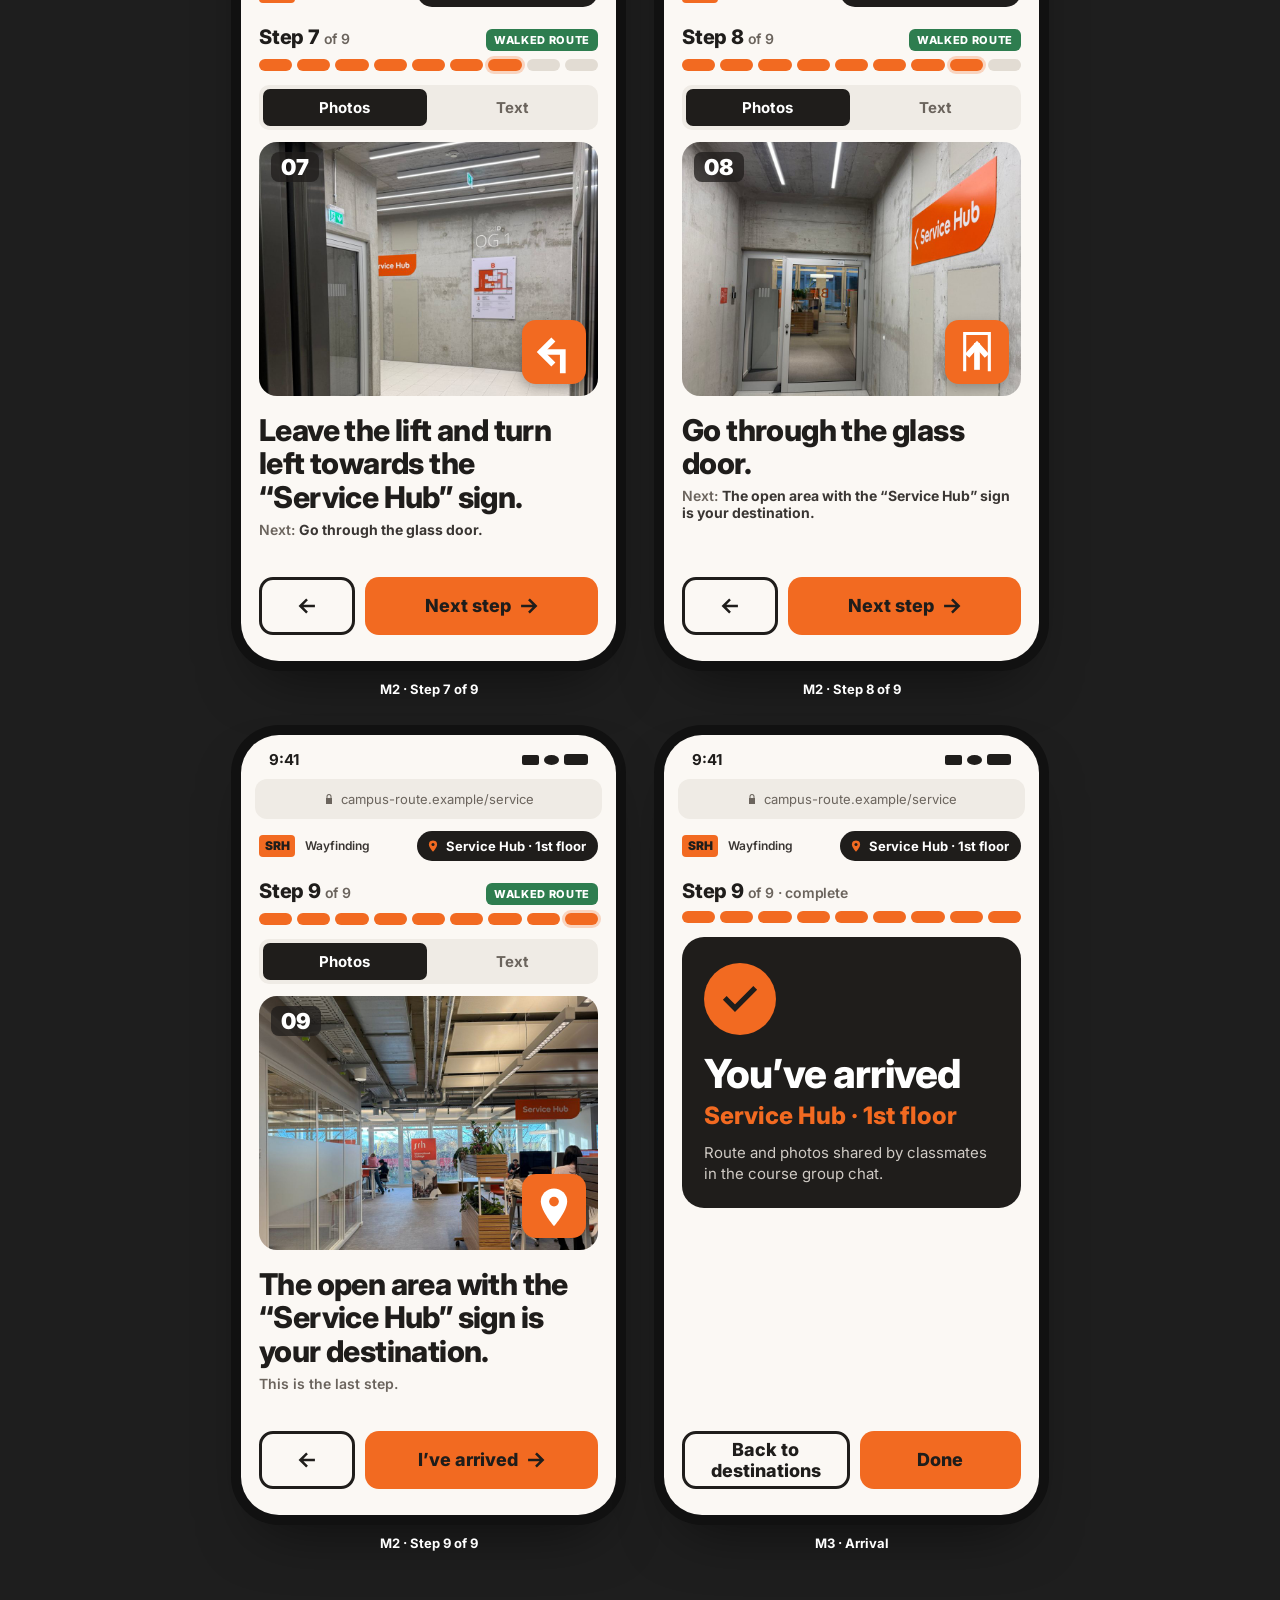
==== commit b452d370: "Give every Service Hub step a photo; tidy the home page - Merge the photo-less first Service Hub ste" ====
--- a/index.html
+++ b/index.html
@@ -7,13 +7,14 @@
   <link rel="preconnect" href="https://fonts.googleapis.com">
   <link rel="preconnect" href="https://fonts.gstatic.com" crossorigin>
   <link href="https://fonts.googleapis.com/css2?family=Inter:wght@400;600;700;800;900&family=Instrument+Serif:ital@0;1&display=swap" rel="stylesheet">
-  <link rel="stylesheet" href="styles.css?v=20261126g">
+  <link rel="stylesheet" href="styles.css?v=20261126i">
 </head>
 <body>
 
 <header class="topbar">
   <a class="brand" href="./"><span class="mark">SRH</span><span><span class="brand-long">Campus Berlin </span><b>Wayfinding</b></span></a>
   <nav class="topnav" aria-label="Main">
+    <a href="#destinations">Destinations</a>
     <a href="#how">How it works</a>
     <a href="#try">Try it</a>
     <a href="#design">Design</a>
@@ -25,12 +26,12 @@
   <div class="hero-copy">
     <span class="kicker">Student design prototype · SRH University Berlin</span>
     <h1>From the front door <em>to the right room.</em></h1>
-    <p class="hero-lede">A touchscreen kiosk outside the main entrance hands your route to your phone with a single QR scan. Then it guides you there one clear step at a time. No app, no sign-in.</p>
+    <p class="hero-lede">Tap where you’re going on the kiosk outside the main entrance, scan the QR code, and your phone guides you there step by step. No app, no sign-in.</p>
     <div class="cta-row">
       <a class="cta cta-primary" href="kiosk.html">Open the kiosk <span aria-hidden="true">→</span></a>
-      <a class="cta cta-ghost" href="#try">Try it on your phone</a>
-    </div>
-    <ul class="hero-facts">
+      <a class="cta cta-ghost" href="#destinations">Choose a destination</a>
+    </div>
+    <ul class="hero-facts" aria-label="At a glance">
       <li><b>4</b> destinations</li>
       <li><b>1</b> QR scan</li>
       <li><b>0</b> apps to install</li>
@@ -40,6 +41,17 @@
     <div class="hero-block"></div>
     <div class="hero-stage" id="heroStage"></div>
   </div>
+</section>
+
+<section class="dests" id="destinations">
+  <div class="dests-head">
+    <div>
+      <p class="section-kicker">Destinations</p>
+      <h2 class="section-title">Where are you <em>going?</em></h2>
+    </div>
+    <p class="dests-note">Each card opens the kiosk with that destination already selected, ready to scan.</p>
+  </div>
+  <div class="dest-cards" id="destCards"></div>
 </section>
 
 <section class="how" id="how">
@@ -198,9 +210,9 @@
   <p>Student design prototype with SRH-inspired styling. Routes are illustrative placeholders. This is not an official SRH service.</p>
 </footer>
 
-<script src="routes.js?v=20261126g"></script>
-<script src="qr-codes.js?v=20261126g"></script>
-<script src="screens.js?v=20261126g"></script>
-<script src="app.js?v=20261126g"></script>
+<script src="routes.js?v=20261126i"></script>
+<script src="qr-codes.js?v=20261126i"></script>
+<script src="screens.js?v=20261126i"></script>
+<script src="app.js?v=20261126i"></script>
 </body>
 </html>
--- a/styles.css
+++ b/styles.css
@@ -639,3 +639,40 @@
 .phone.real .view-switch button:focus-visible { outline: 3px solid var(--char); outline-offset: 2px; }
 
 .real-tag { font-size: 11px; font-weight: 800; letter-spacing: .06em; text-transform: uppercase; color: #fff; background: #2E7D4F; padding: 4px 8px; border-radius: 6px; }
+
+/* ---------- Home: destination cards ---------- */
+.dests { padding: 56px 48px 24px; max-width: 1320px; margin: 0 auto; scroll-margin-top: 72px; }
+.dests-head { display: flex; justify-content: space-between; align-items: flex-end; gap: 24px; flex-wrap: wrap; margin-bottom: 28px; }
+.dests-head .section-title { margin: 0; }
+.dests-note { margin: 0; max-width: 360px; color: var(--muted); font-size: 16px; line-height: 1.5; font-weight: 600; }
+.dest-cards { display: grid; grid-template-columns: repeat(4, minmax(0, 1fr)); gap: 16px; }
+.dest-card {
+  display: flex; flex-direction: column; gap: 8px; min-height: 220px; padding: 22px; border-radius: 20px;
+  background: #fff; border: 1px solid var(--stone-2); color: var(--char); text-decoration: none;
+  transition: transform .15s, box-shadow .15s, border-color .15s;
+}
+.dest-card:hover { transform: translateY(-3px); box-shadow: 0 14px 30px -14px rgba(31,29,27,.35); border-color: var(--orange); }
+.dest-card:focus-visible { outline: 3px solid var(--orange-deep); outline-offset: 3px; }
+.dc-ic { width: 48px; height: 48px; border-radius: 12px; background: var(--char); color: var(--orange); display: grid; place-items: center; margin-bottom: 6px; }
+.dc-ic svg { width: 26px; height: 26px; }
+.dc-name { font-size: 22px; font-weight: 800; letter-spacing: -0.01em; line-height: 1.15; }
+.dc-meta { font-size: 14px; color: var(--muted); font-weight: 600; }
+.dc-tags { display: flex; flex-wrap: wrap; gap: 6px; margin-top: 2px; }
+.tag { font-size: 12px; font-weight: 700; padding: 4px 9px; border-radius: 999px; background: var(--stone); color: var(--char-2); }
+.tag-real { background: #E3F1E8; color: #1F5E3A; }
+.dc-go { margin-top: auto; padding-top: 12px; font-weight: 800; font-size: 15px; color: var(--orange-deep); }
+.dest-card:hover .dc-go { color: var(--char); }
+@media (max-width: 1100px) { .dest-cards { grid-template-columns: repeat(2, minmax(0, 1fr)); } }
+@media (max-width: 620px) {
+  .dests { padding: 40px 20px 8px; }
+  .dest-cards { grid-template-columns: 1fr; gap: 12px; }
+  .dest-card { min-height: 0; padding: 18px; display: grid; grid-template-columns: 48px 1fr; column-gap: 14px; row-gap: 4px; }
+  .dc-ic { grid-row: span 2; margin: 0; }
+  .dc-tags, .dc-go { grid-column: 2; }
+  .dc-go { padding-top: 6px; }
+}
+/* Hero: tighter rhythm, readable line length */
+.hero { padding-top: 56px; padding-bottom: 56px; }
+.hero-lede { max-width: 34em; }
+.hero-facts { margin-top: 32px; }
+.topnav a.topnav-cta { min-height: 44px; display: inline-flex; align-items: center; }
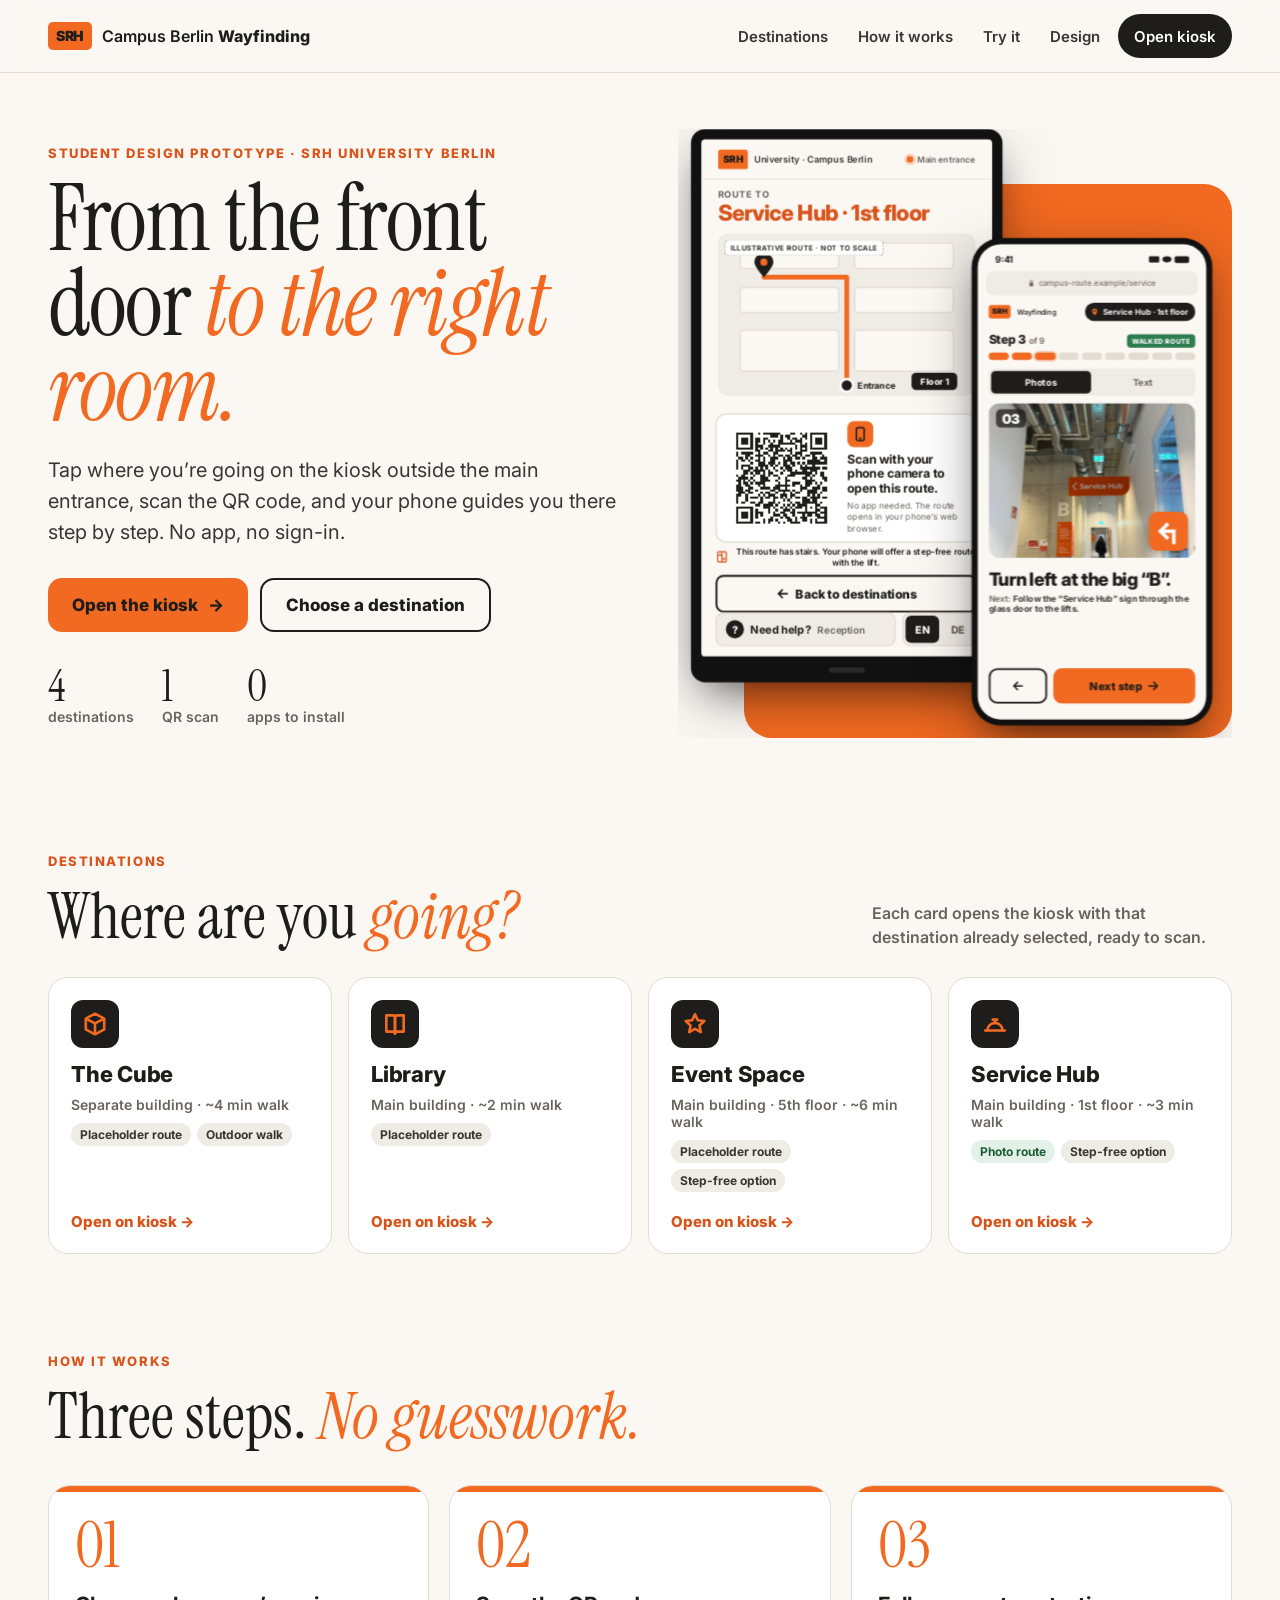
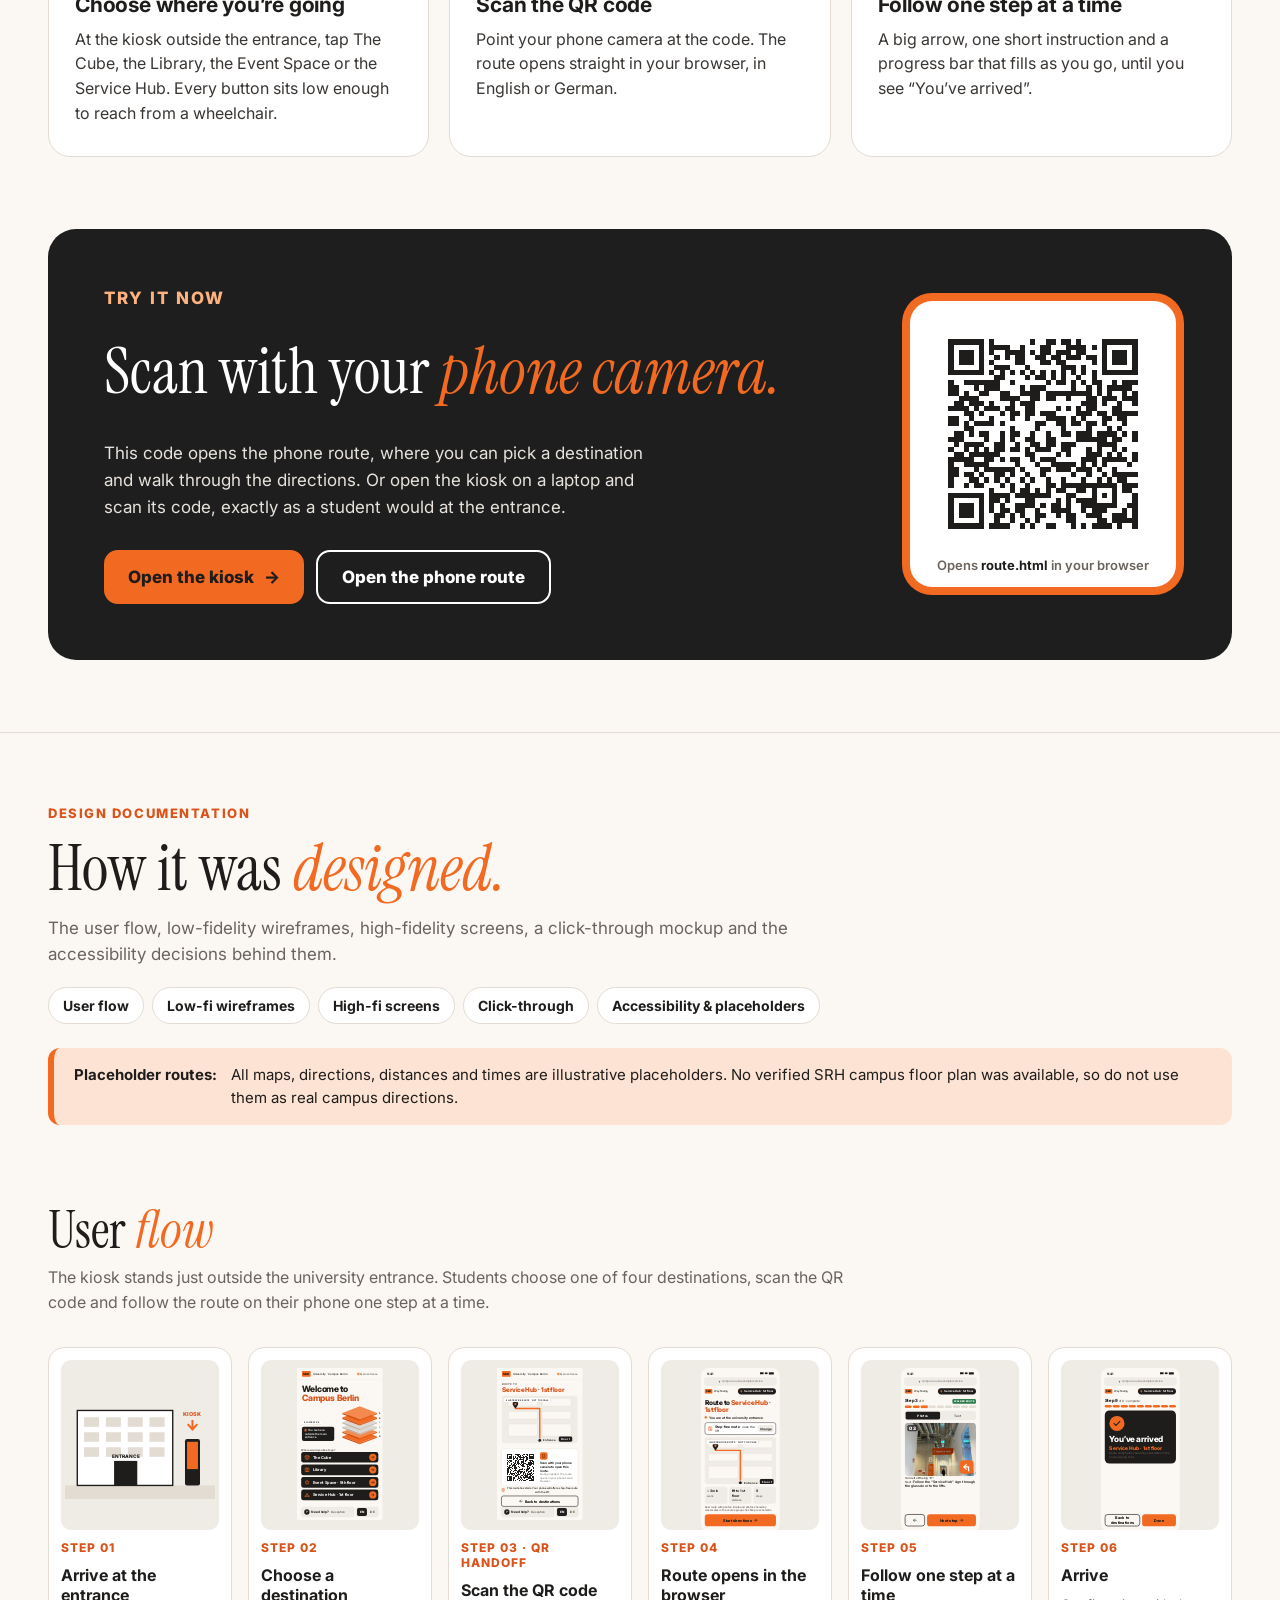
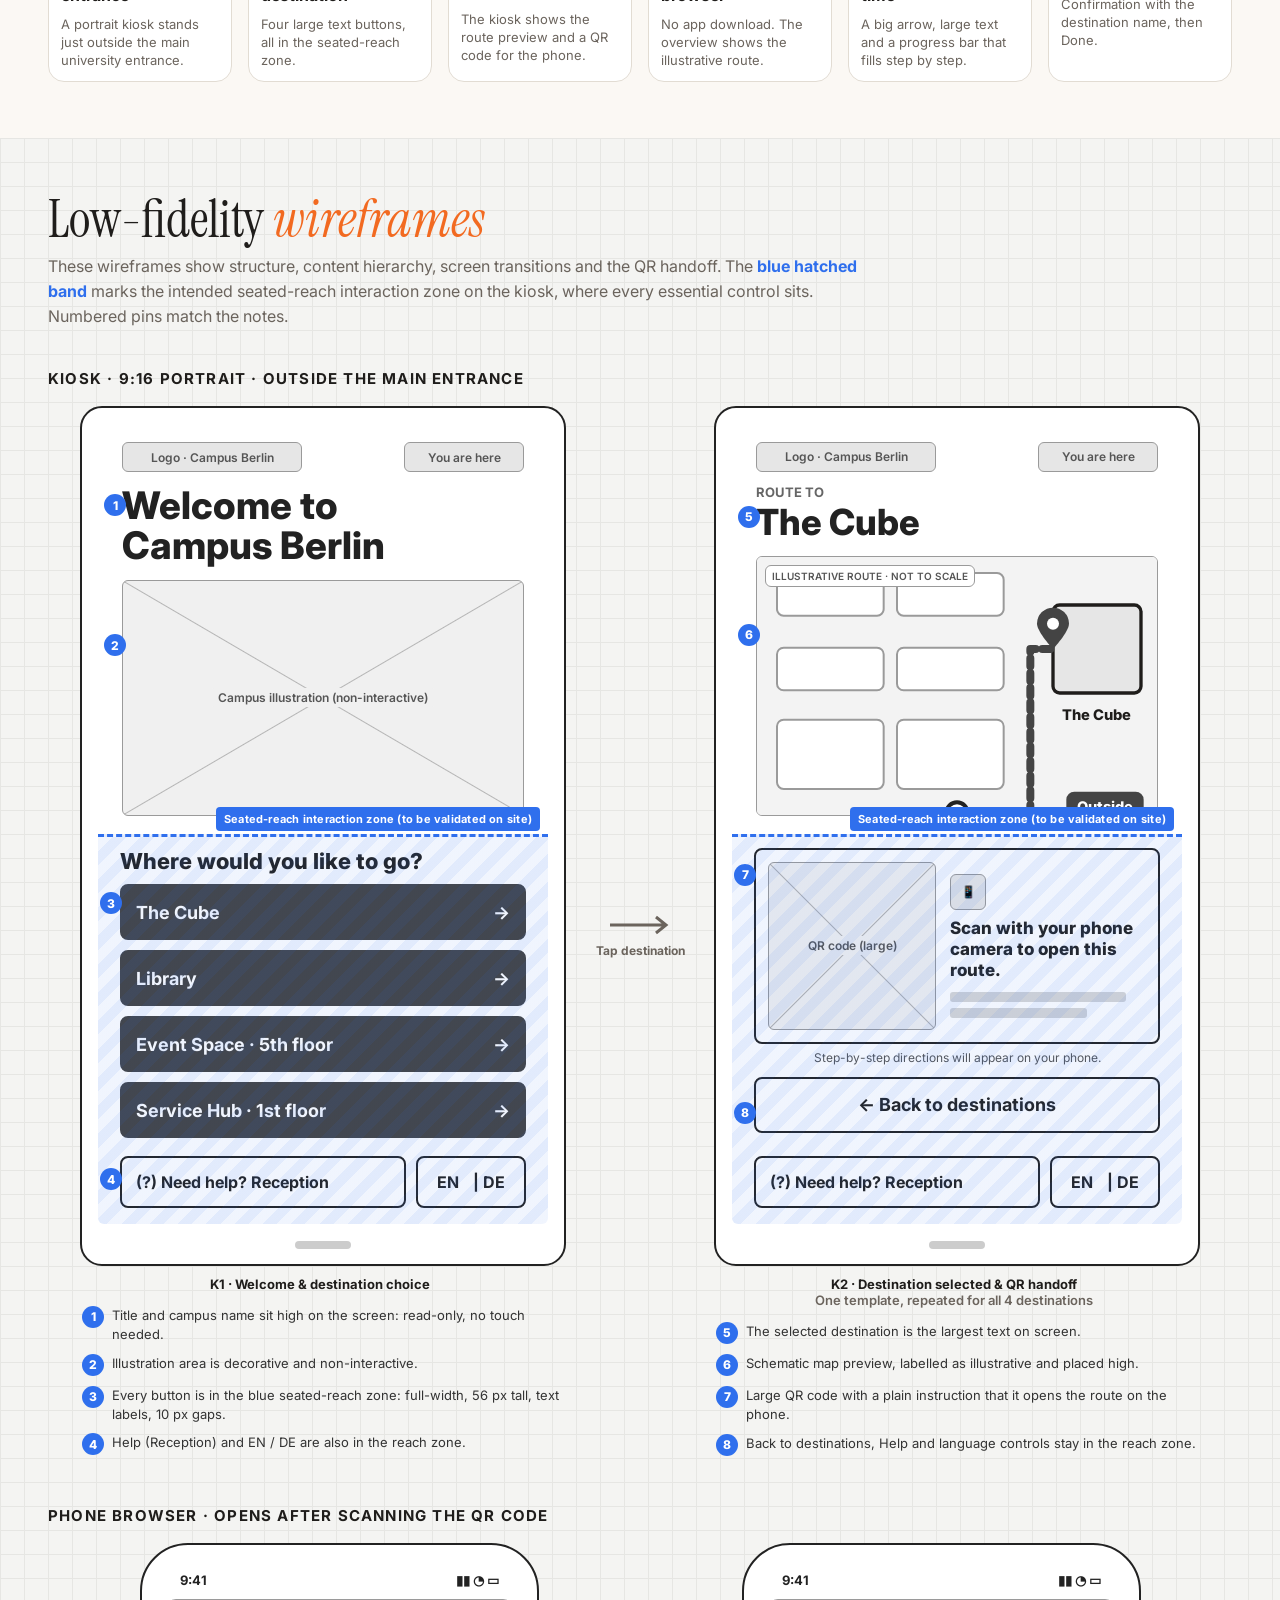
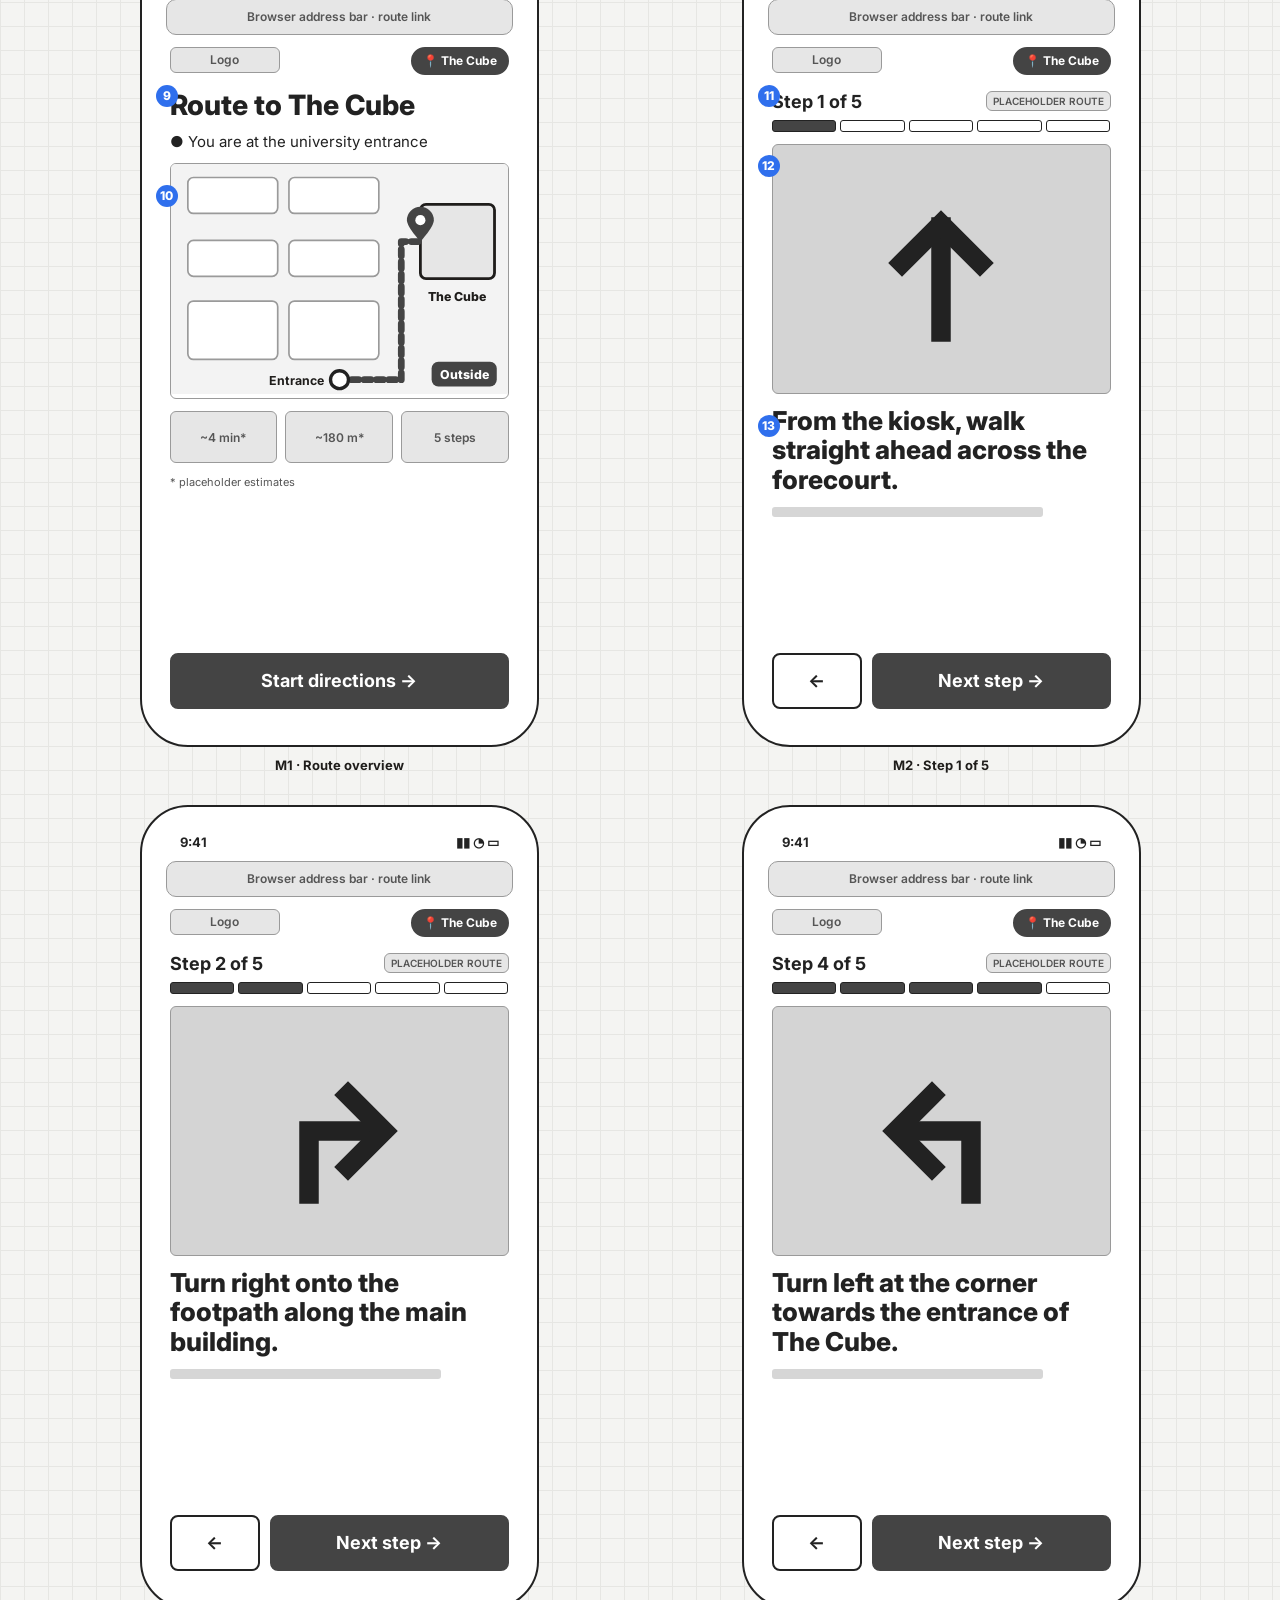
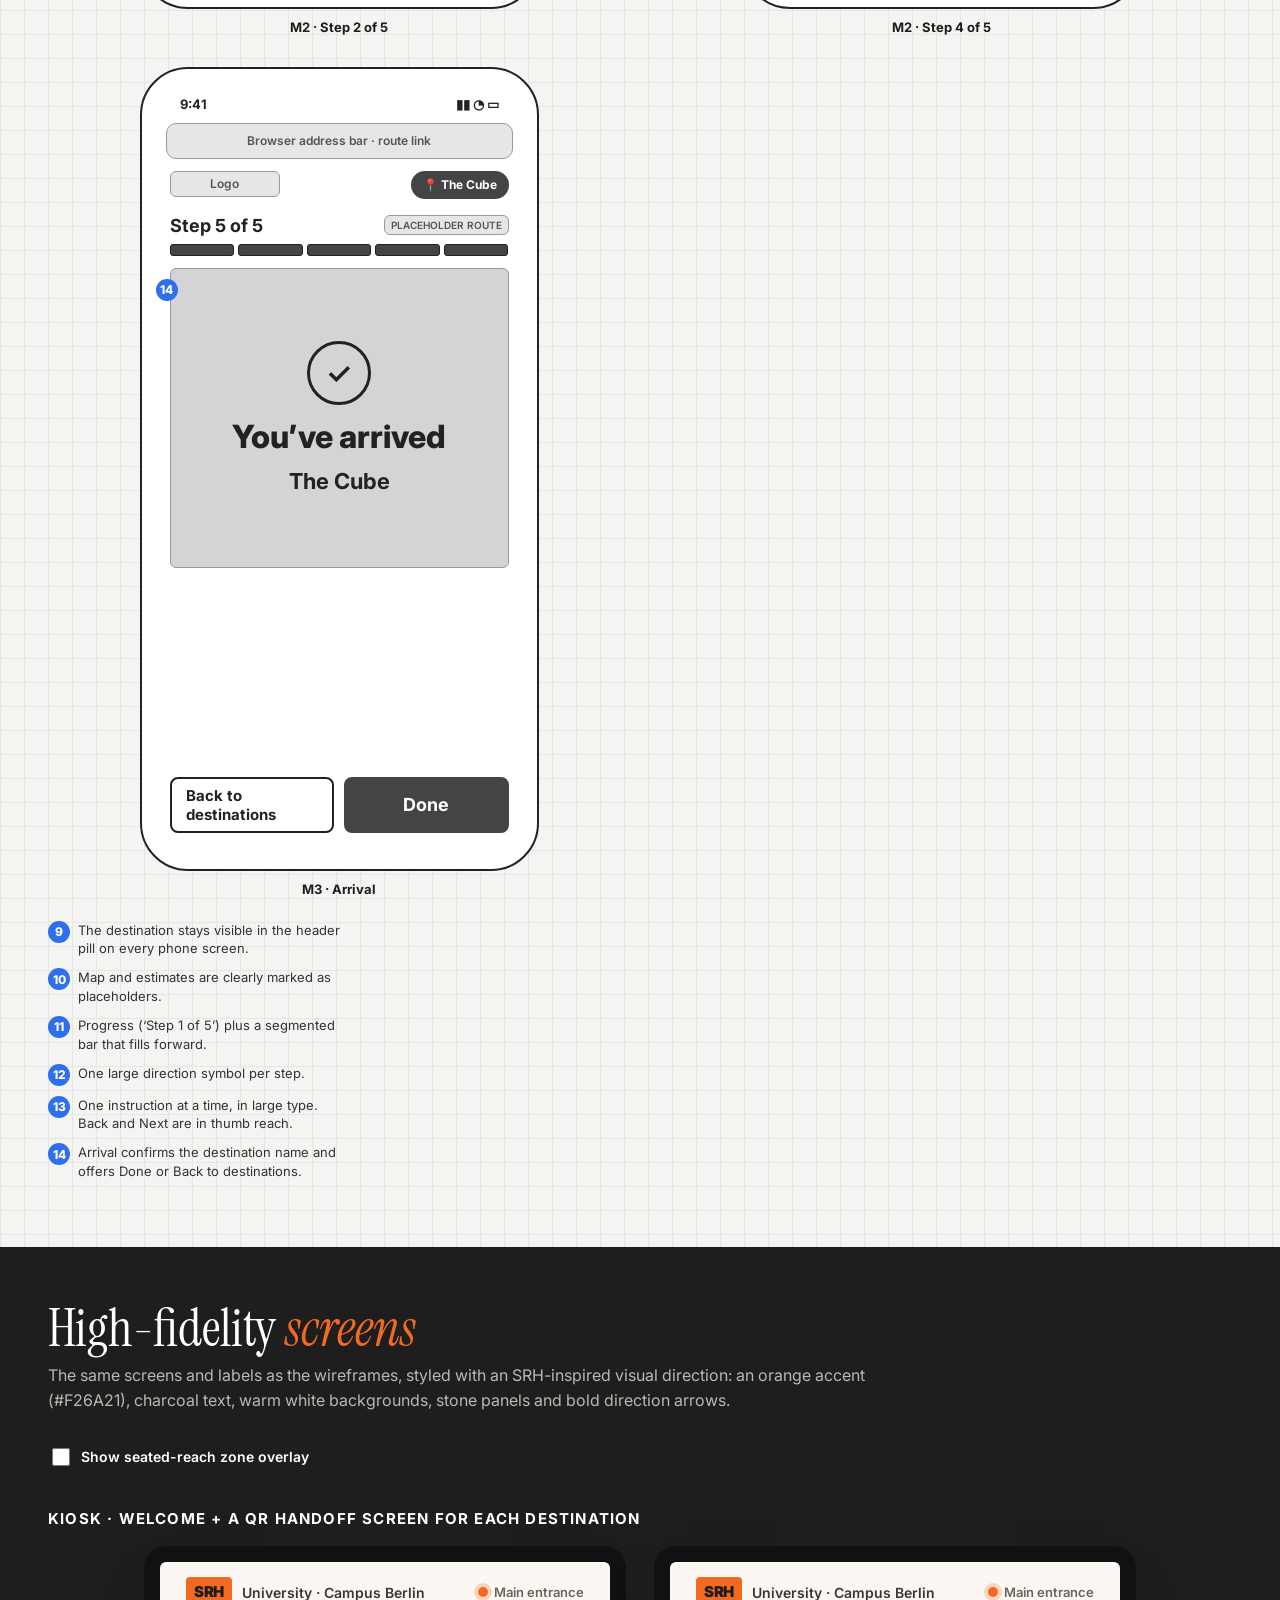
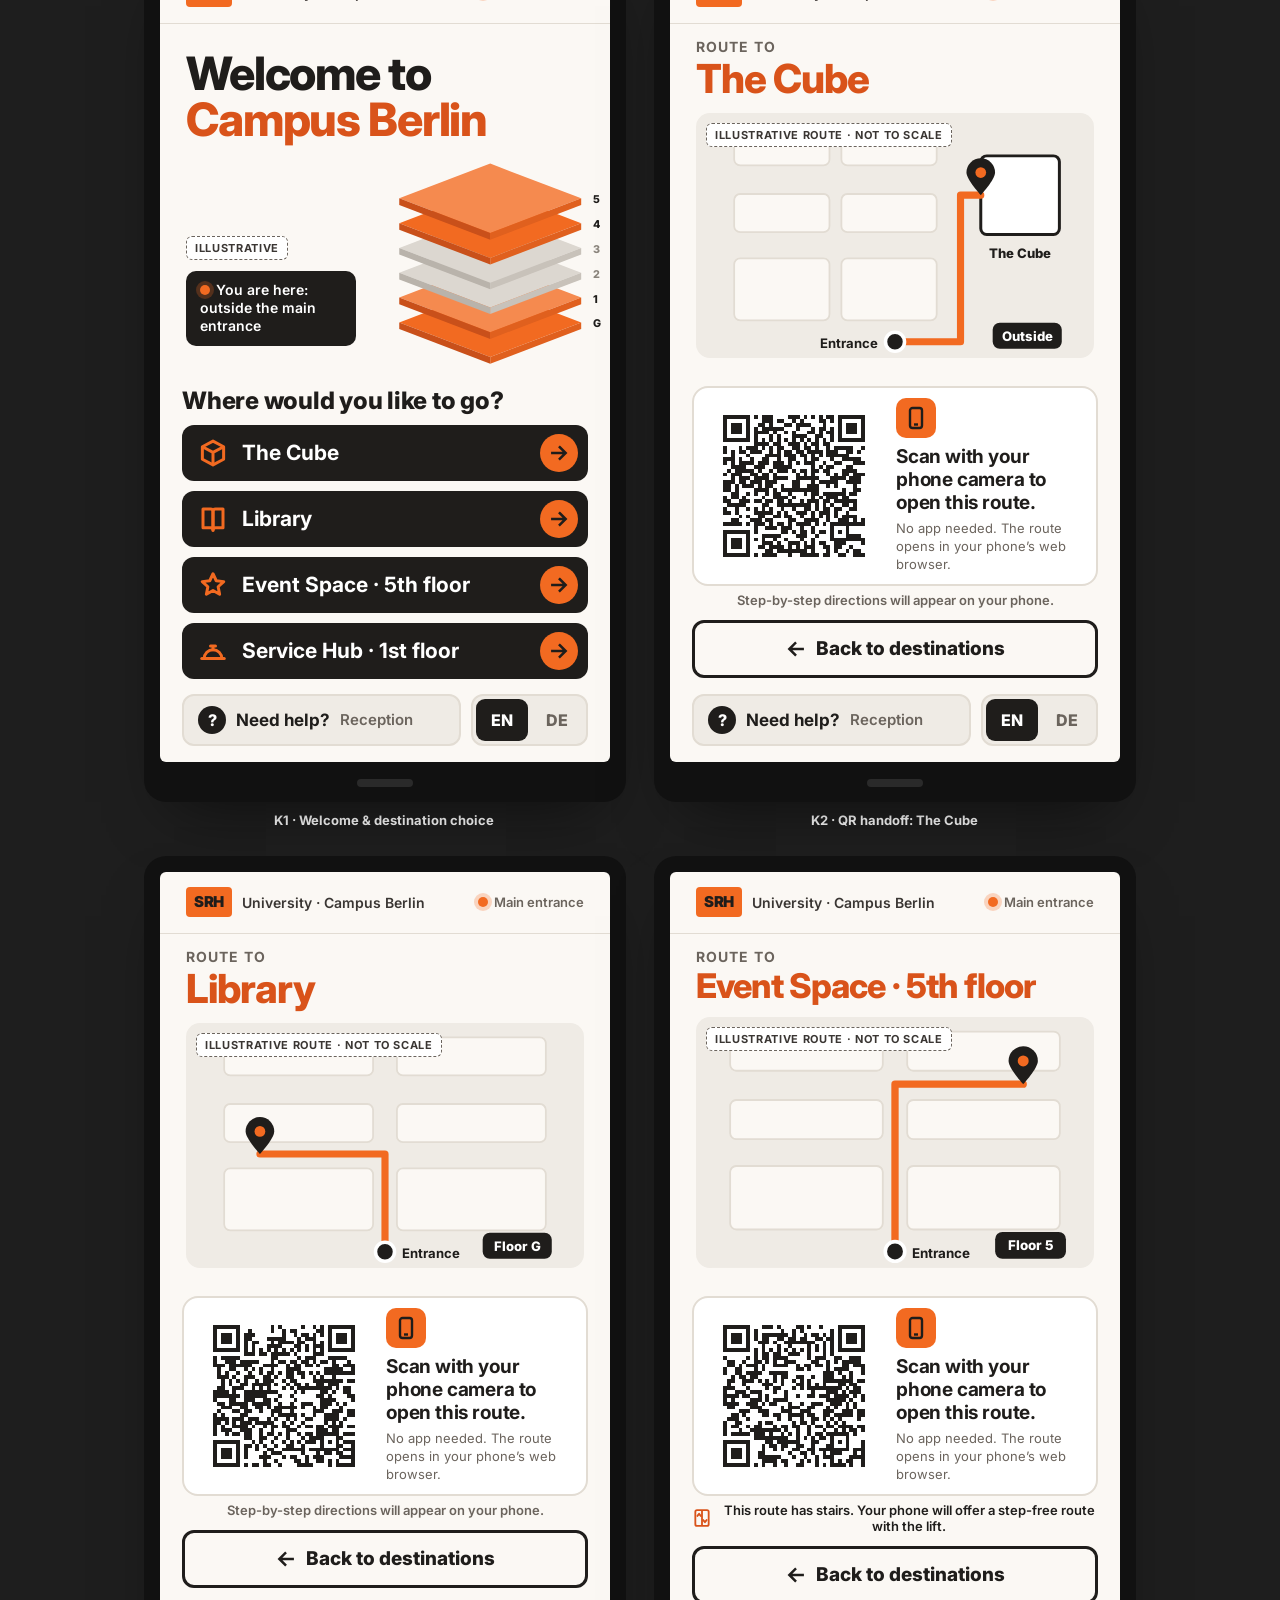
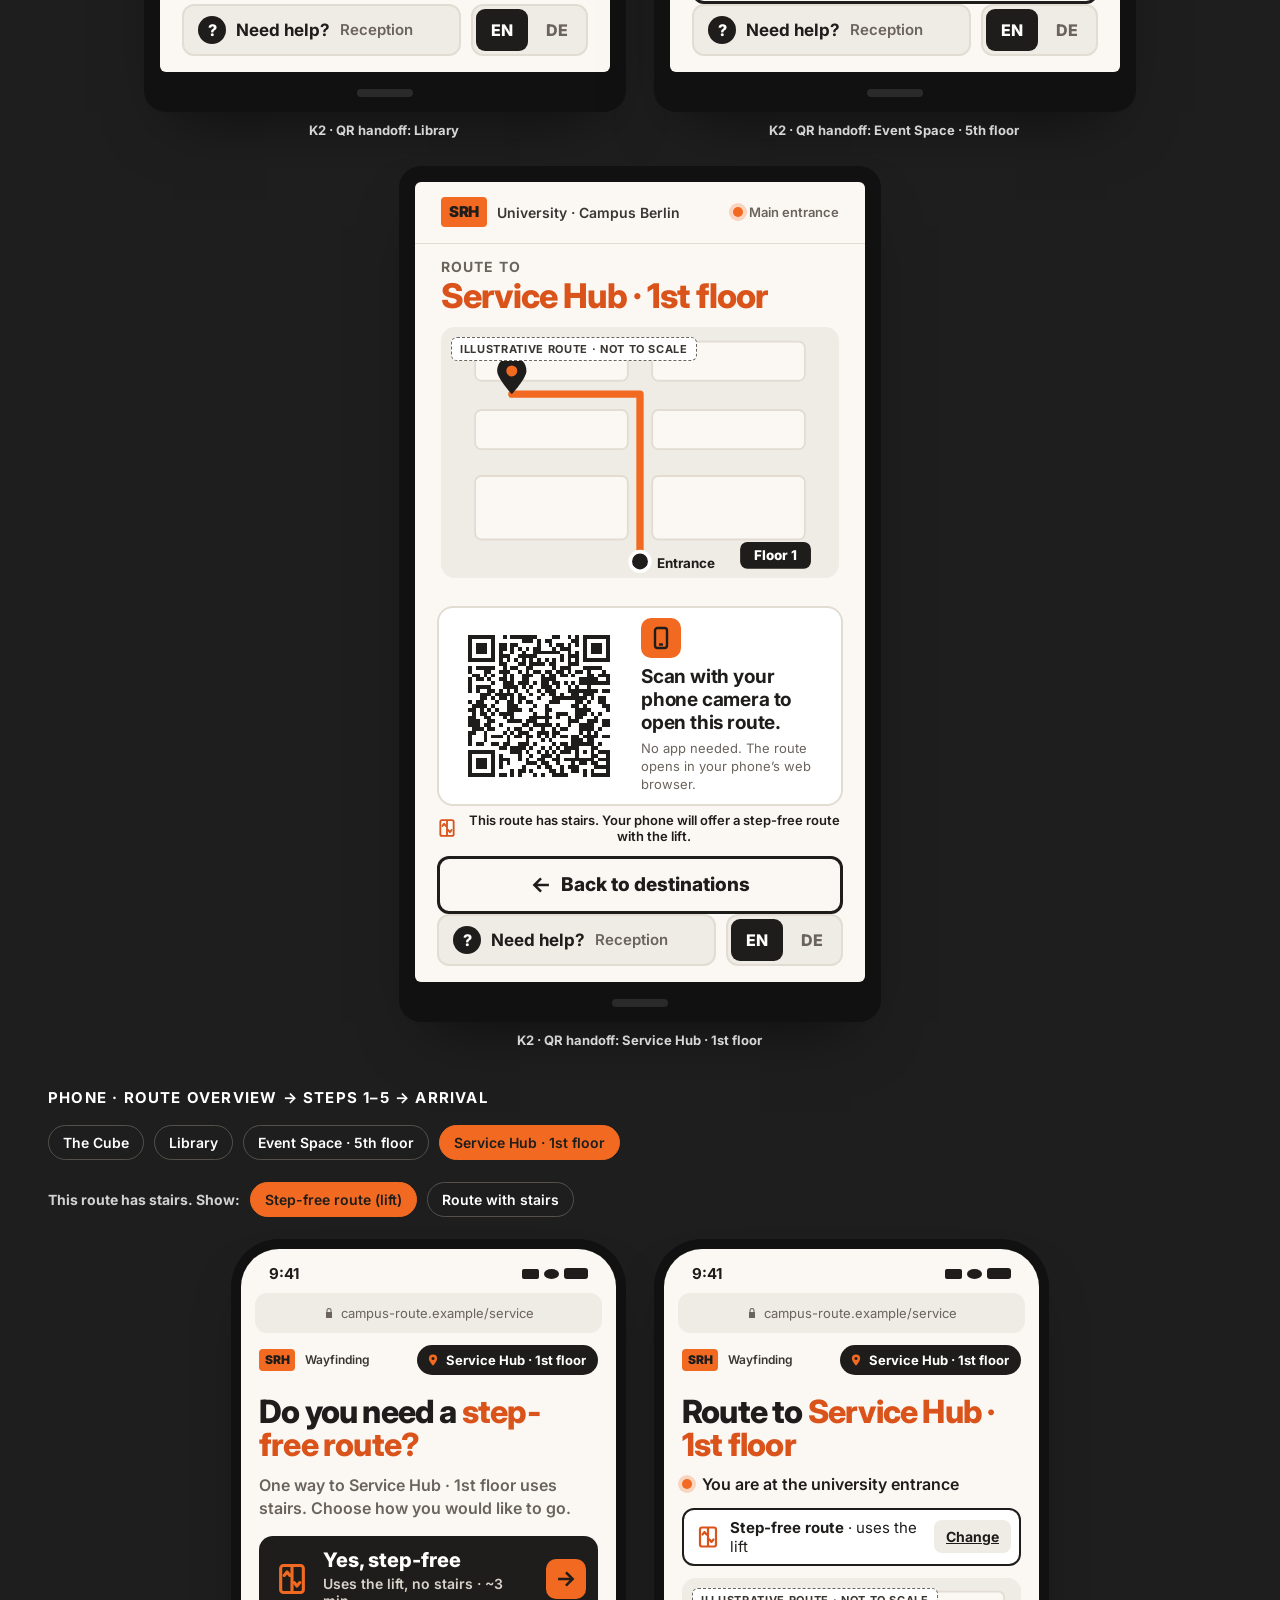
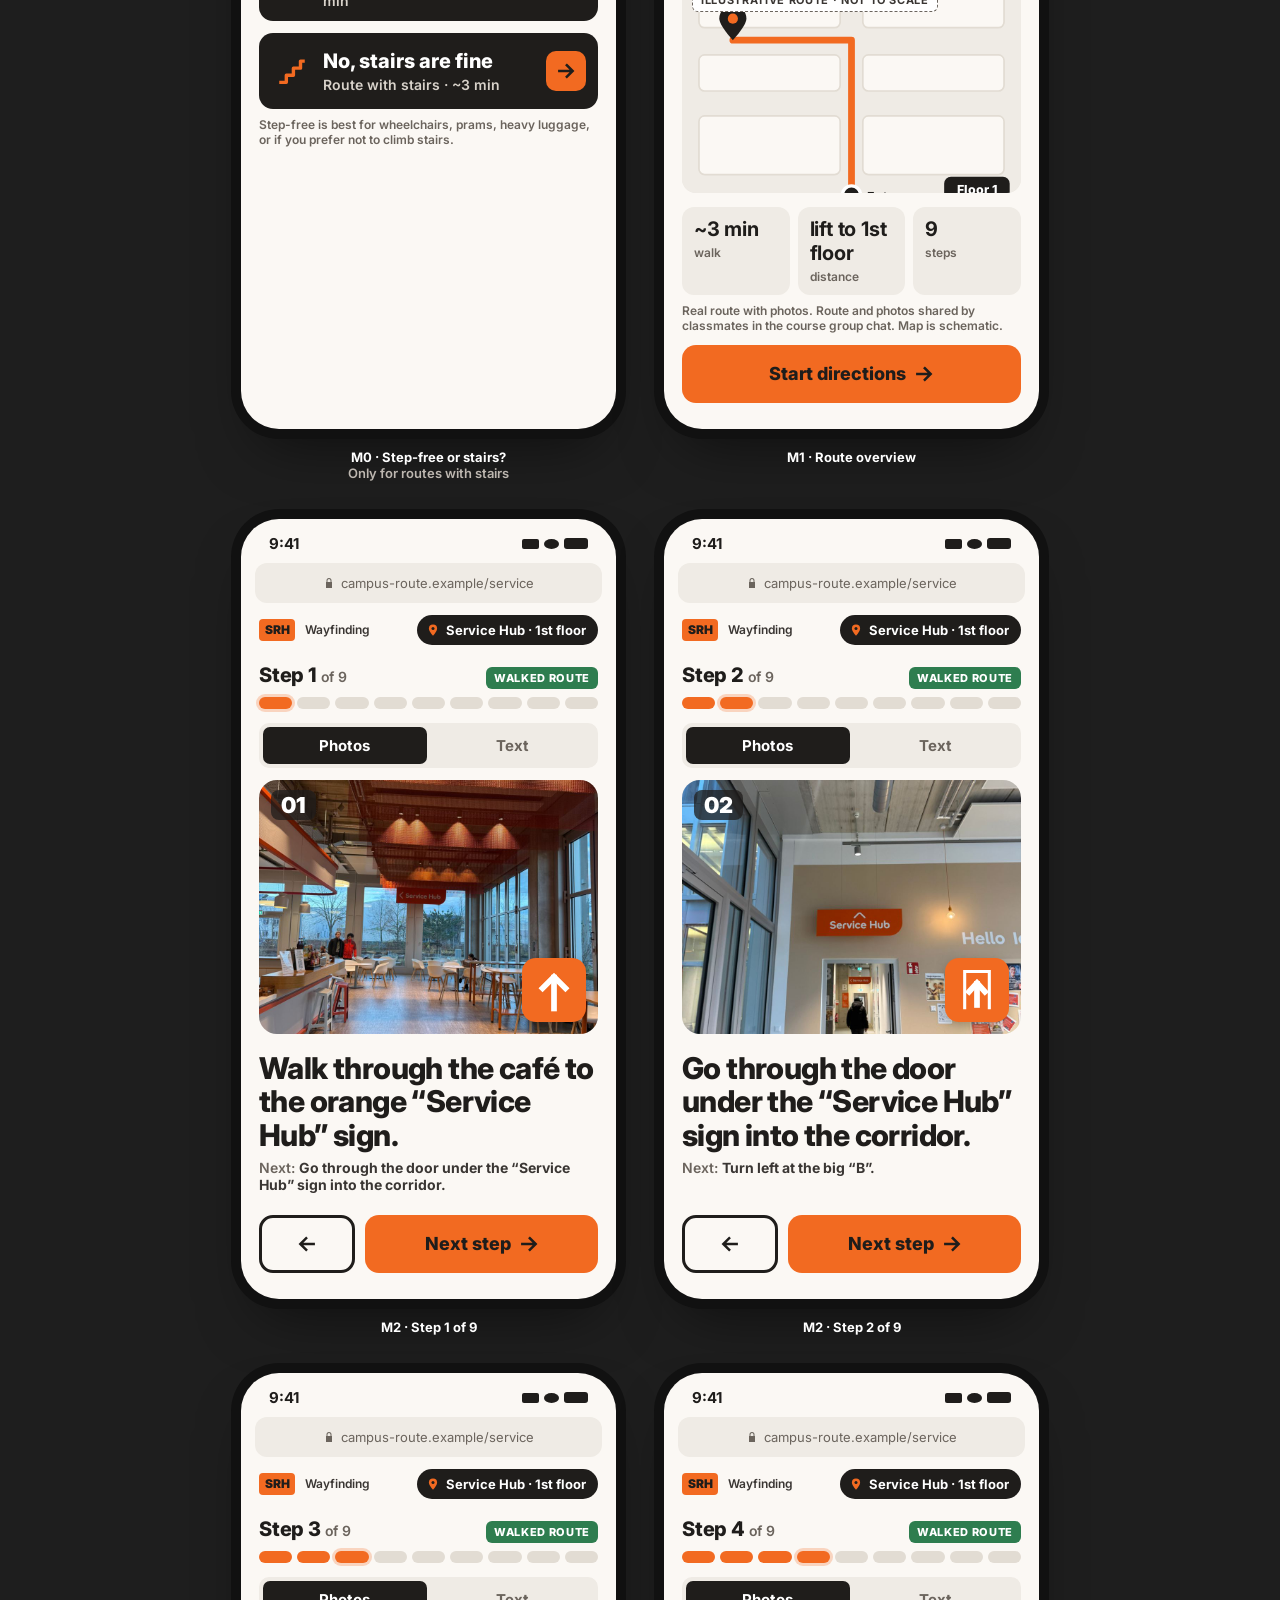
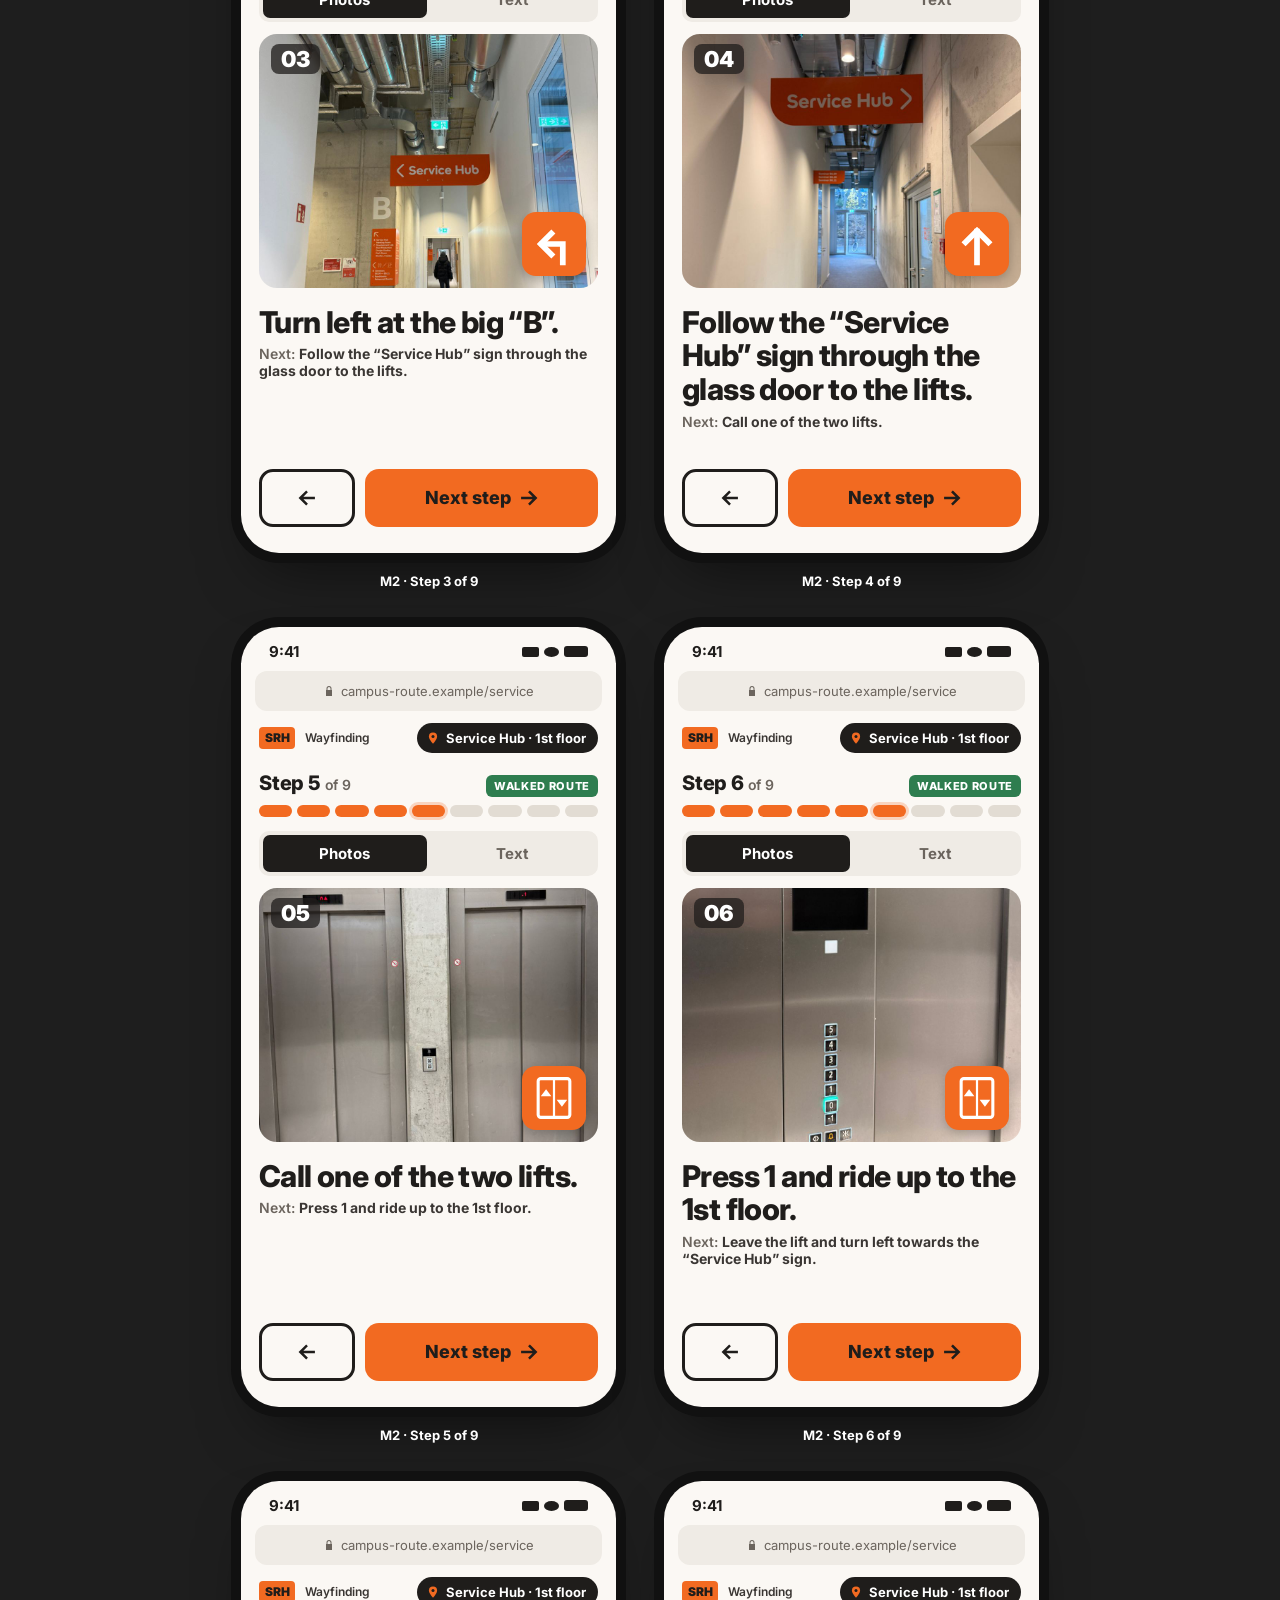
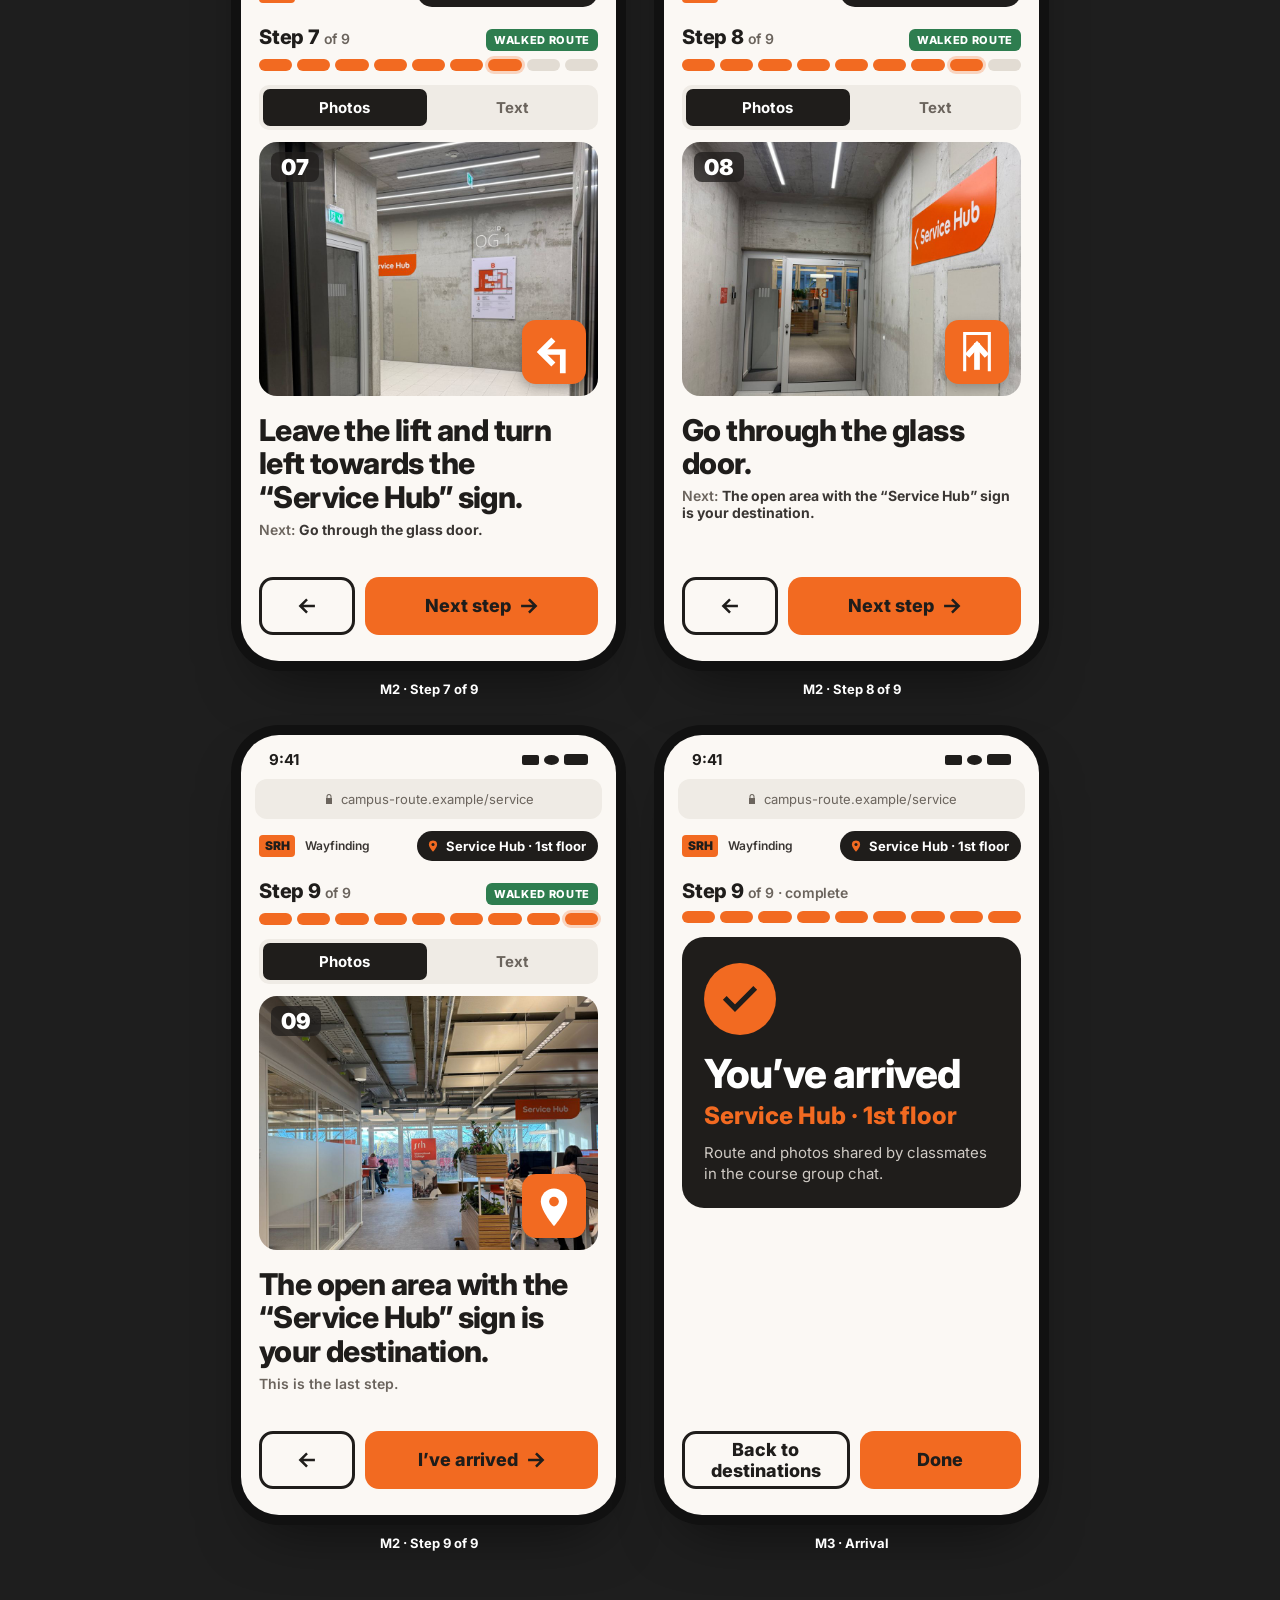
==== commit af1b5061: "Shorten Service Hub step 1 text Co-Authored-By: Claude Opus 5.5 <noreply@anthropic.com>" ====
--- a/index.html
+++ b/index.html
@@ -7,7 +7,7 @@
   <link rel="preconnect" href="https://fonts.googleapis.com">
   <link rel="preconnect" href="https://fonts.gstatic.com" crossorigin>
   <link href="https://fonts.googleapis.com/css2?family=Inter:wght@400;600;700;800;900&family=Instrument+Serif:ital@0;1&display=swap" rel="stylesheet">
-  <link rel="stylesheet" href="styles.css?v=20261126i">
+  <link rel="stylesheet" href="styles.css?v=20261126j">
 </head>
 <body>
 
@@ -210,9 +210,9 @@
   <p>Student design prototype with SRH-inspired styling. Routes are illustrative placeholders. This is not an official SRH service.</p>
 </footer>
 
-<script src="routes.js?v=20261126i"></script>
-<script src="qr-codes.js?v=20261126i"></script>
-<script src="screens.js?v=20261126i"></script>
-<script src="app.js?v=20261126i"></script>
+<script src="routes.js?v=20261126j"></script>
+<script src="qr-codes.js?v=20261126j"></script>
+<script src="screens.js?v=20261126j"></script>
+<script src="app.js?v=20261126j"></script>
 </body>
 </html>
